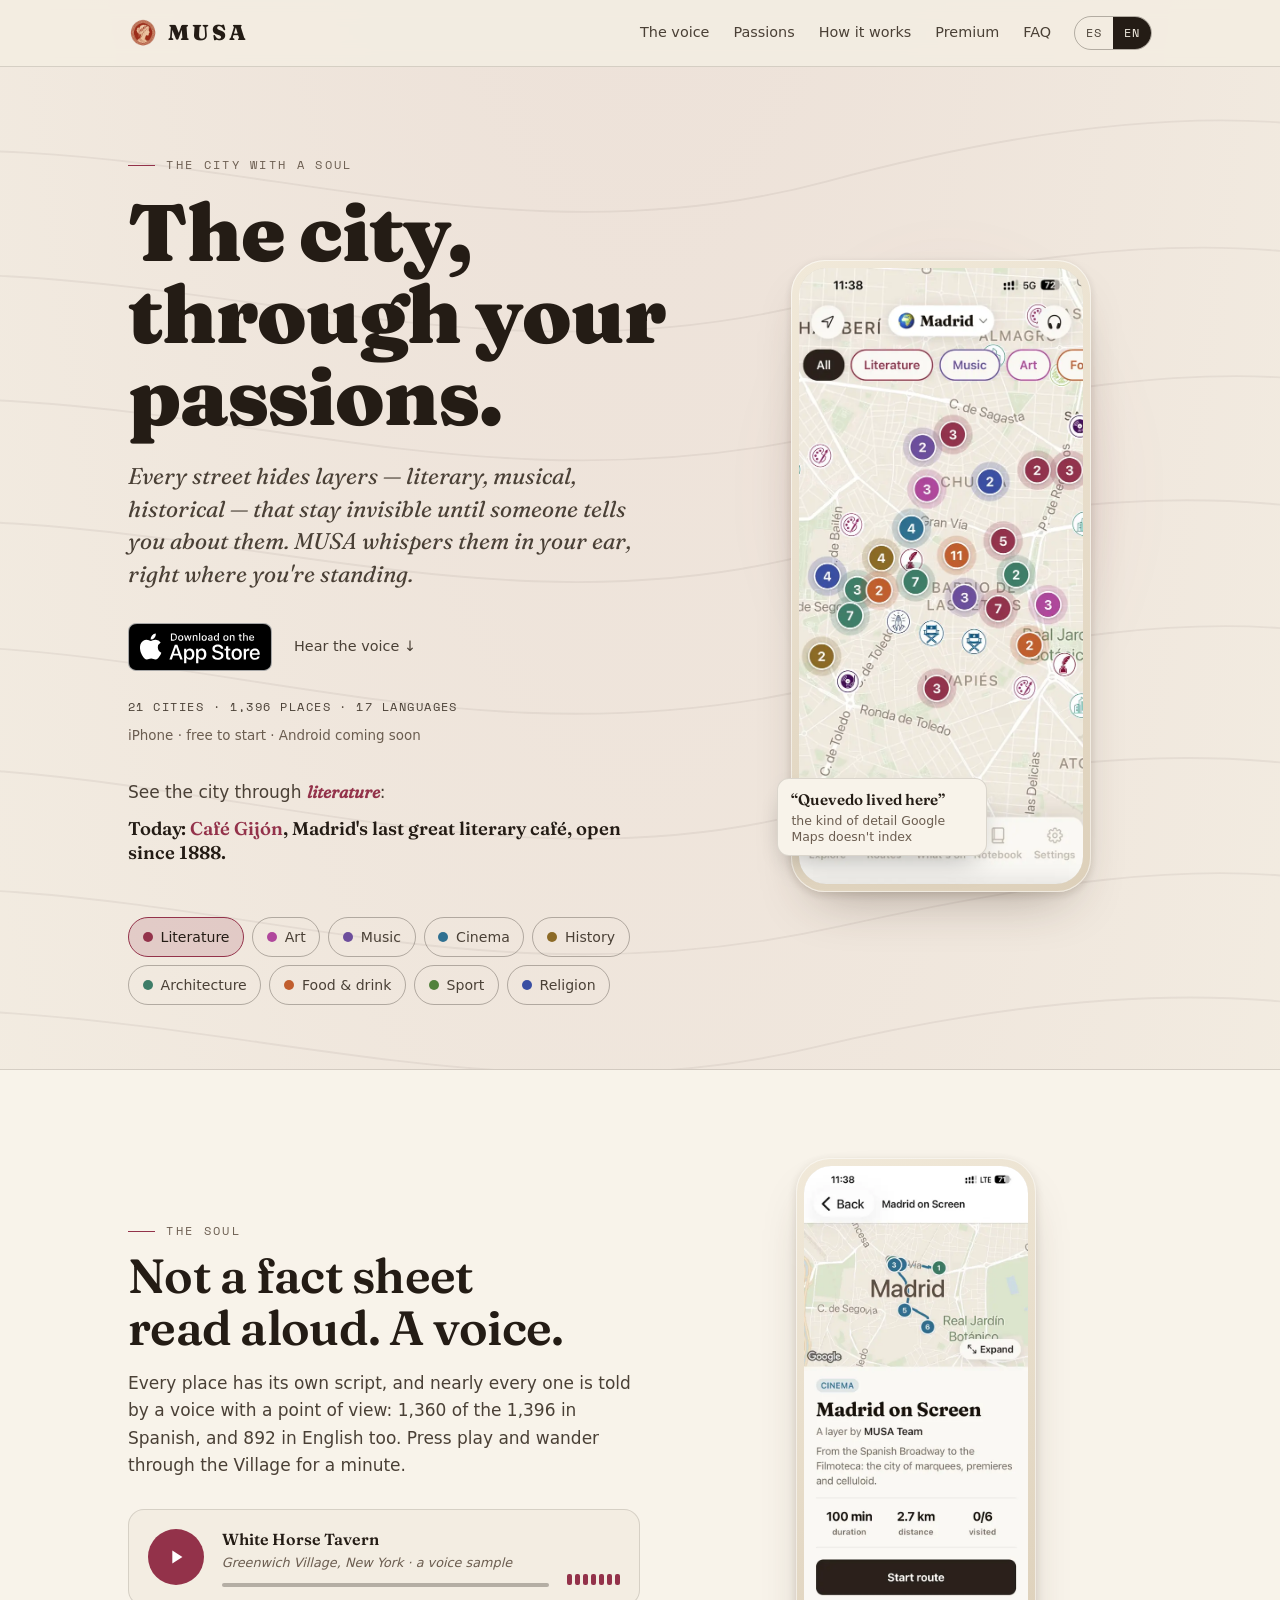
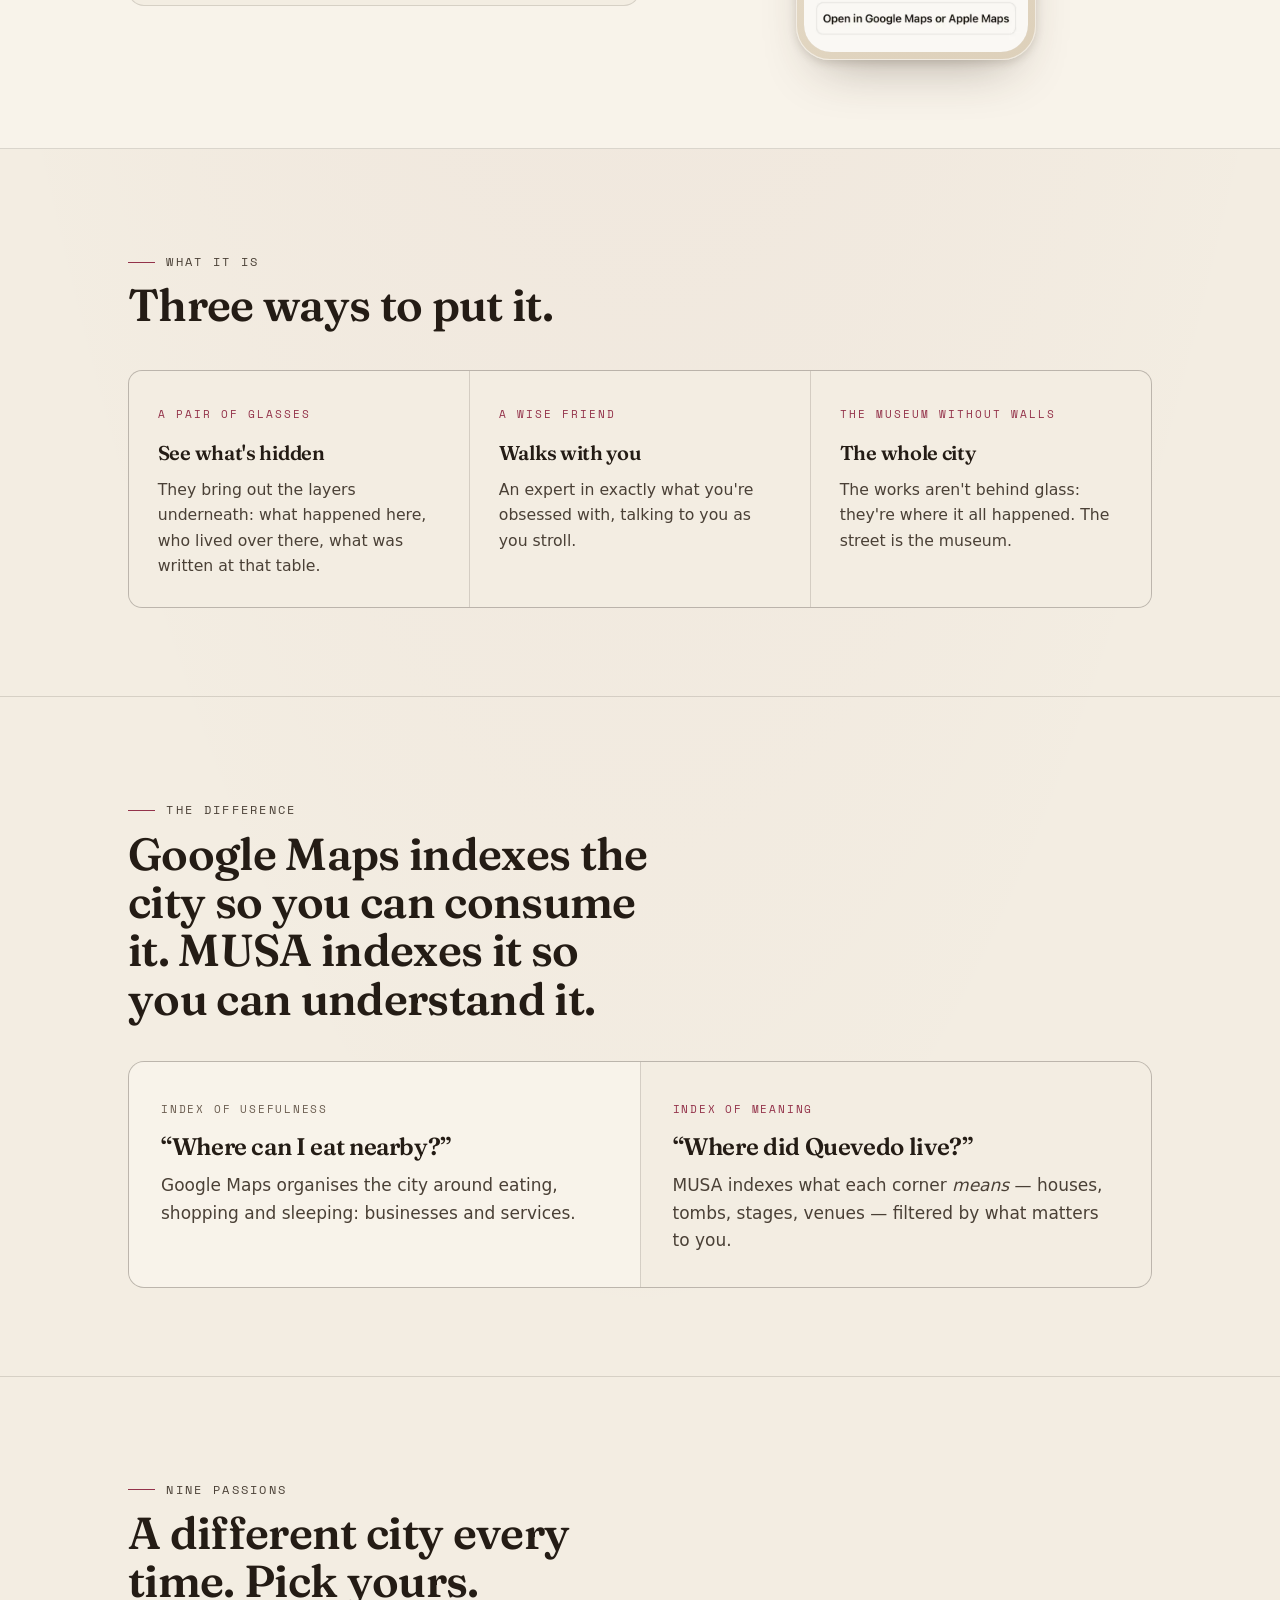
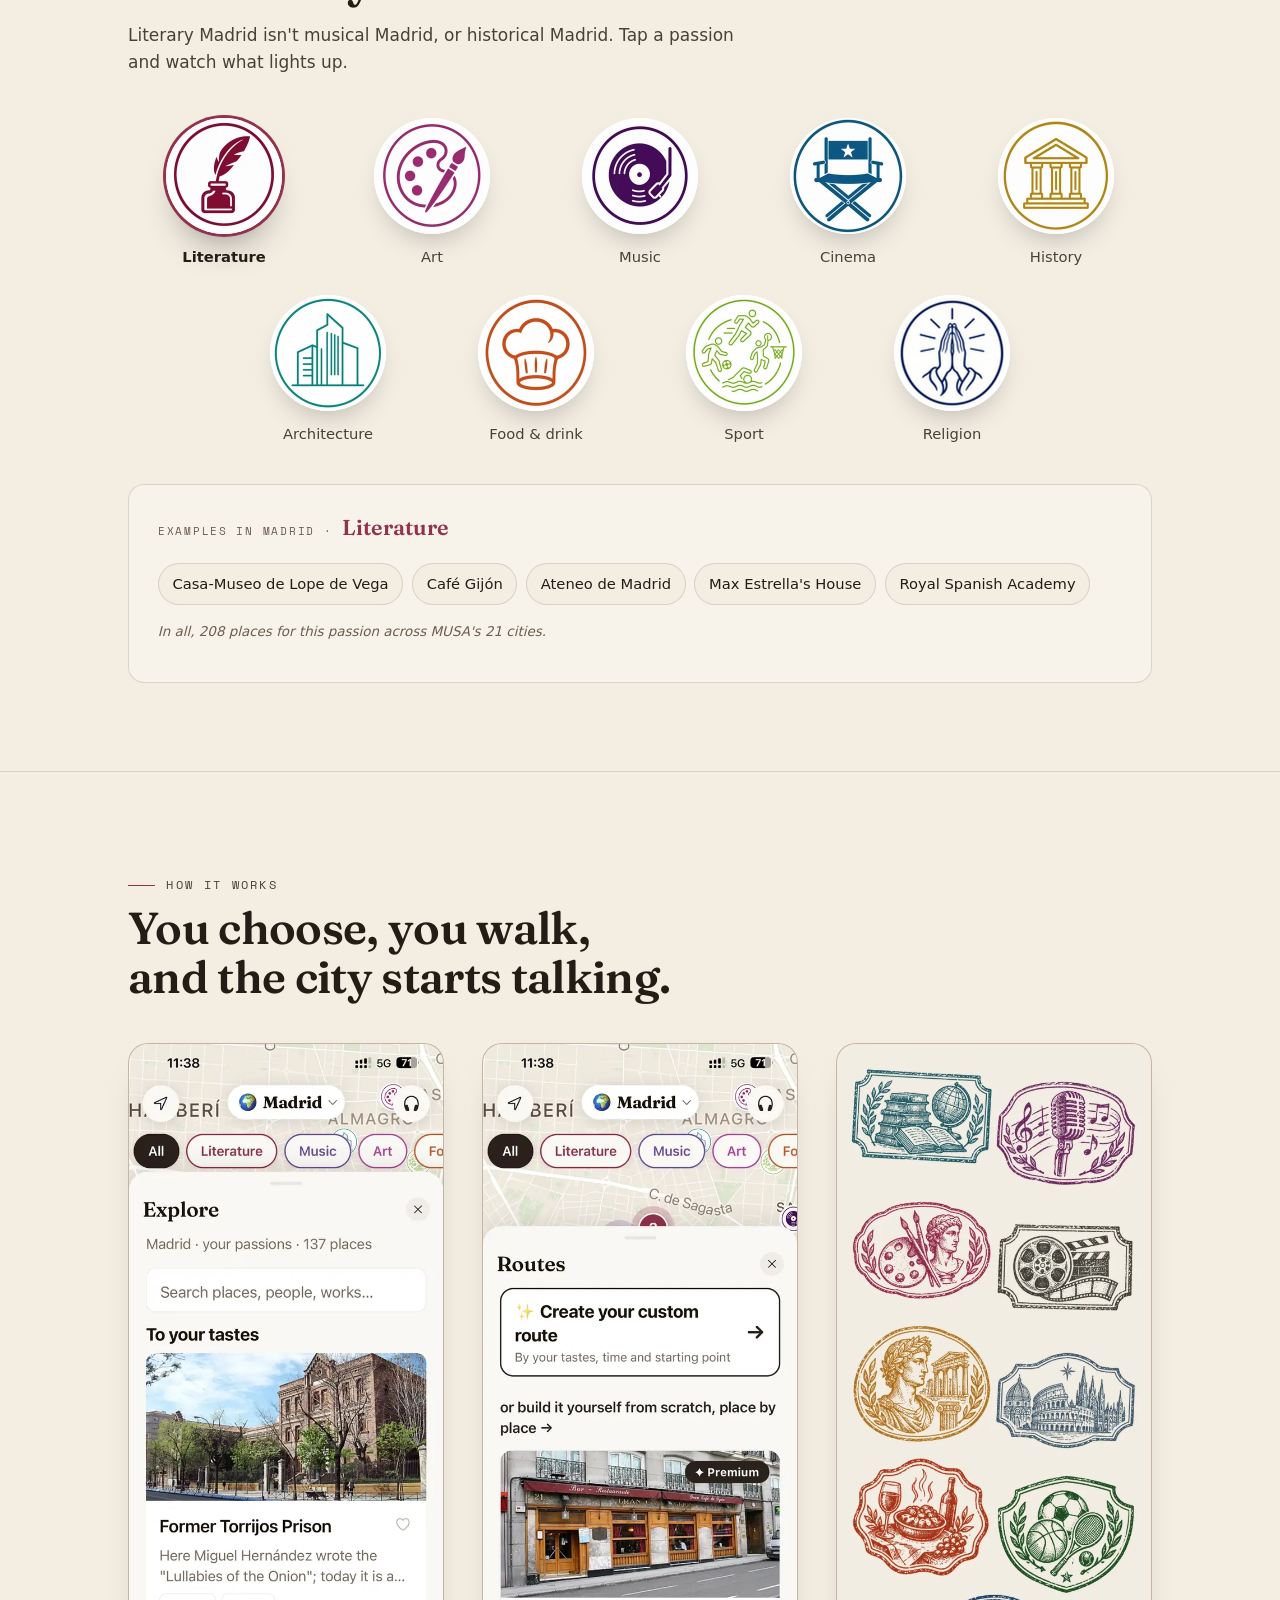
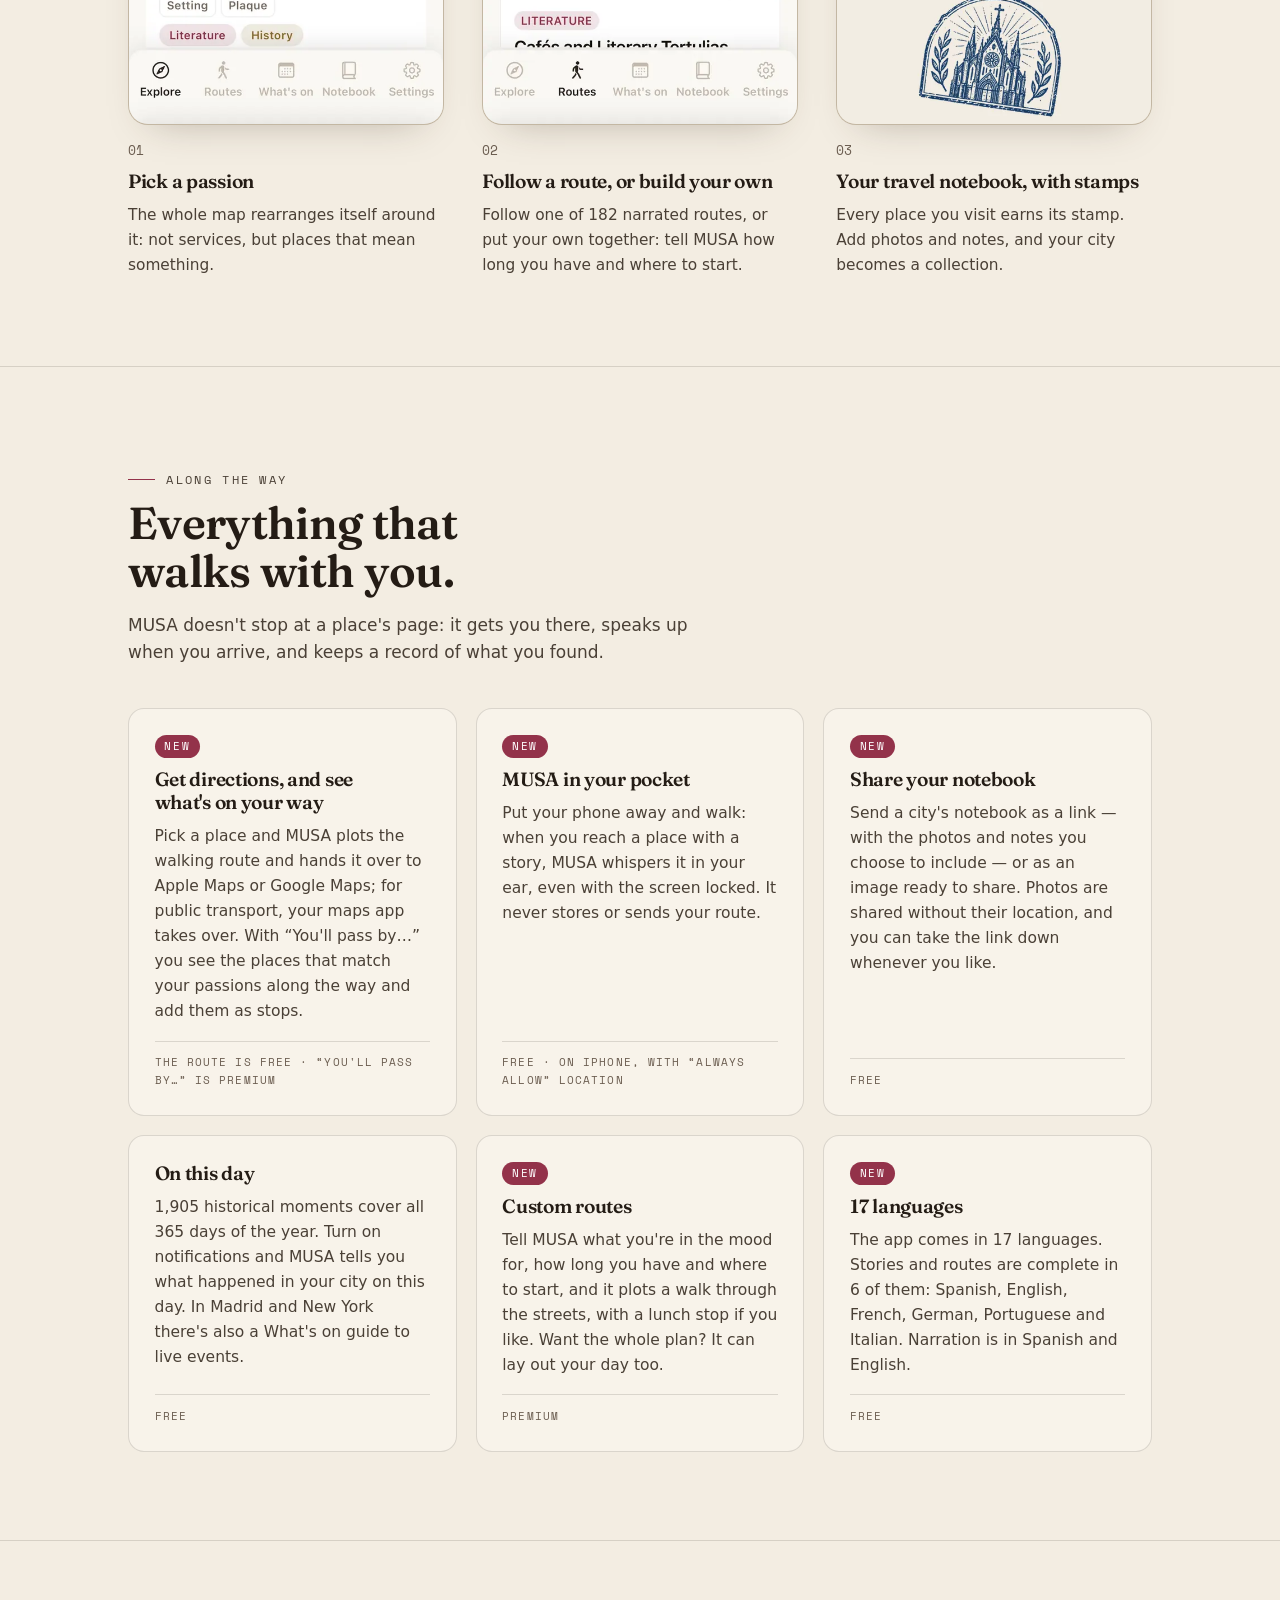
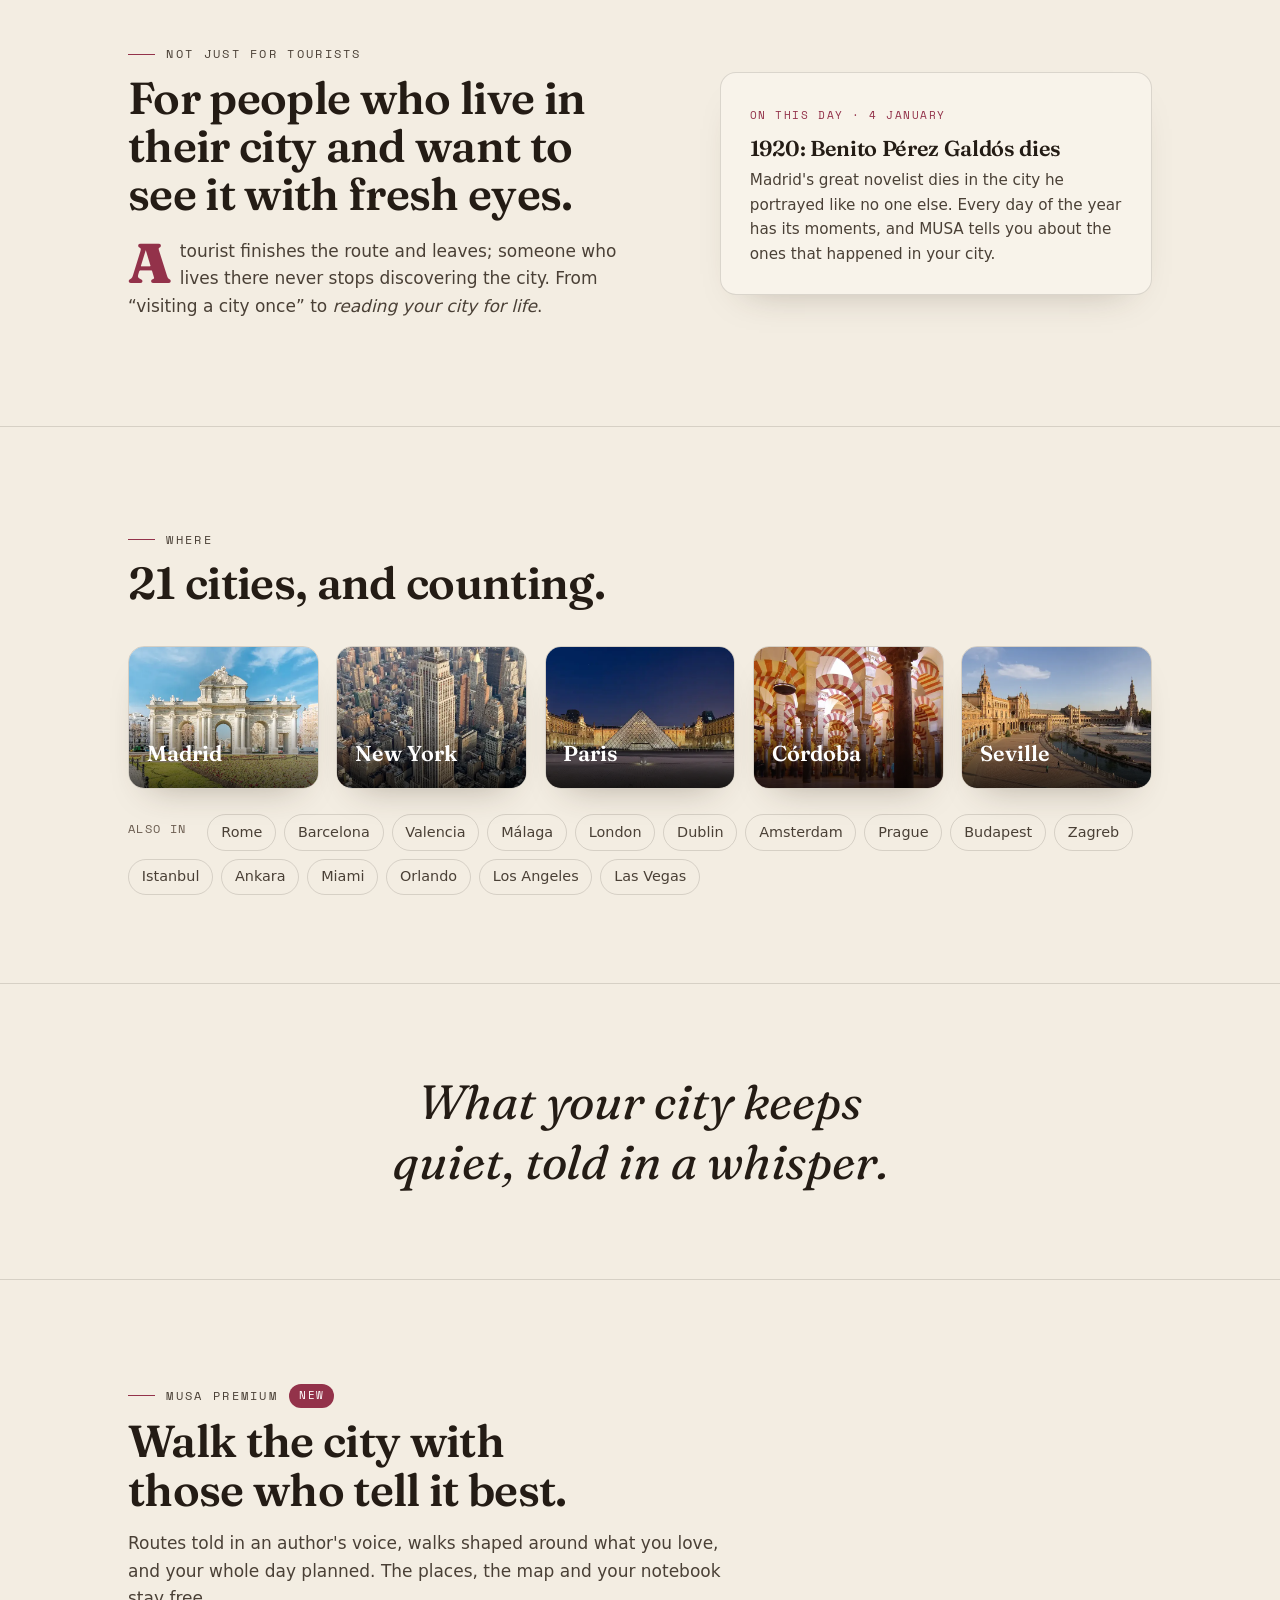
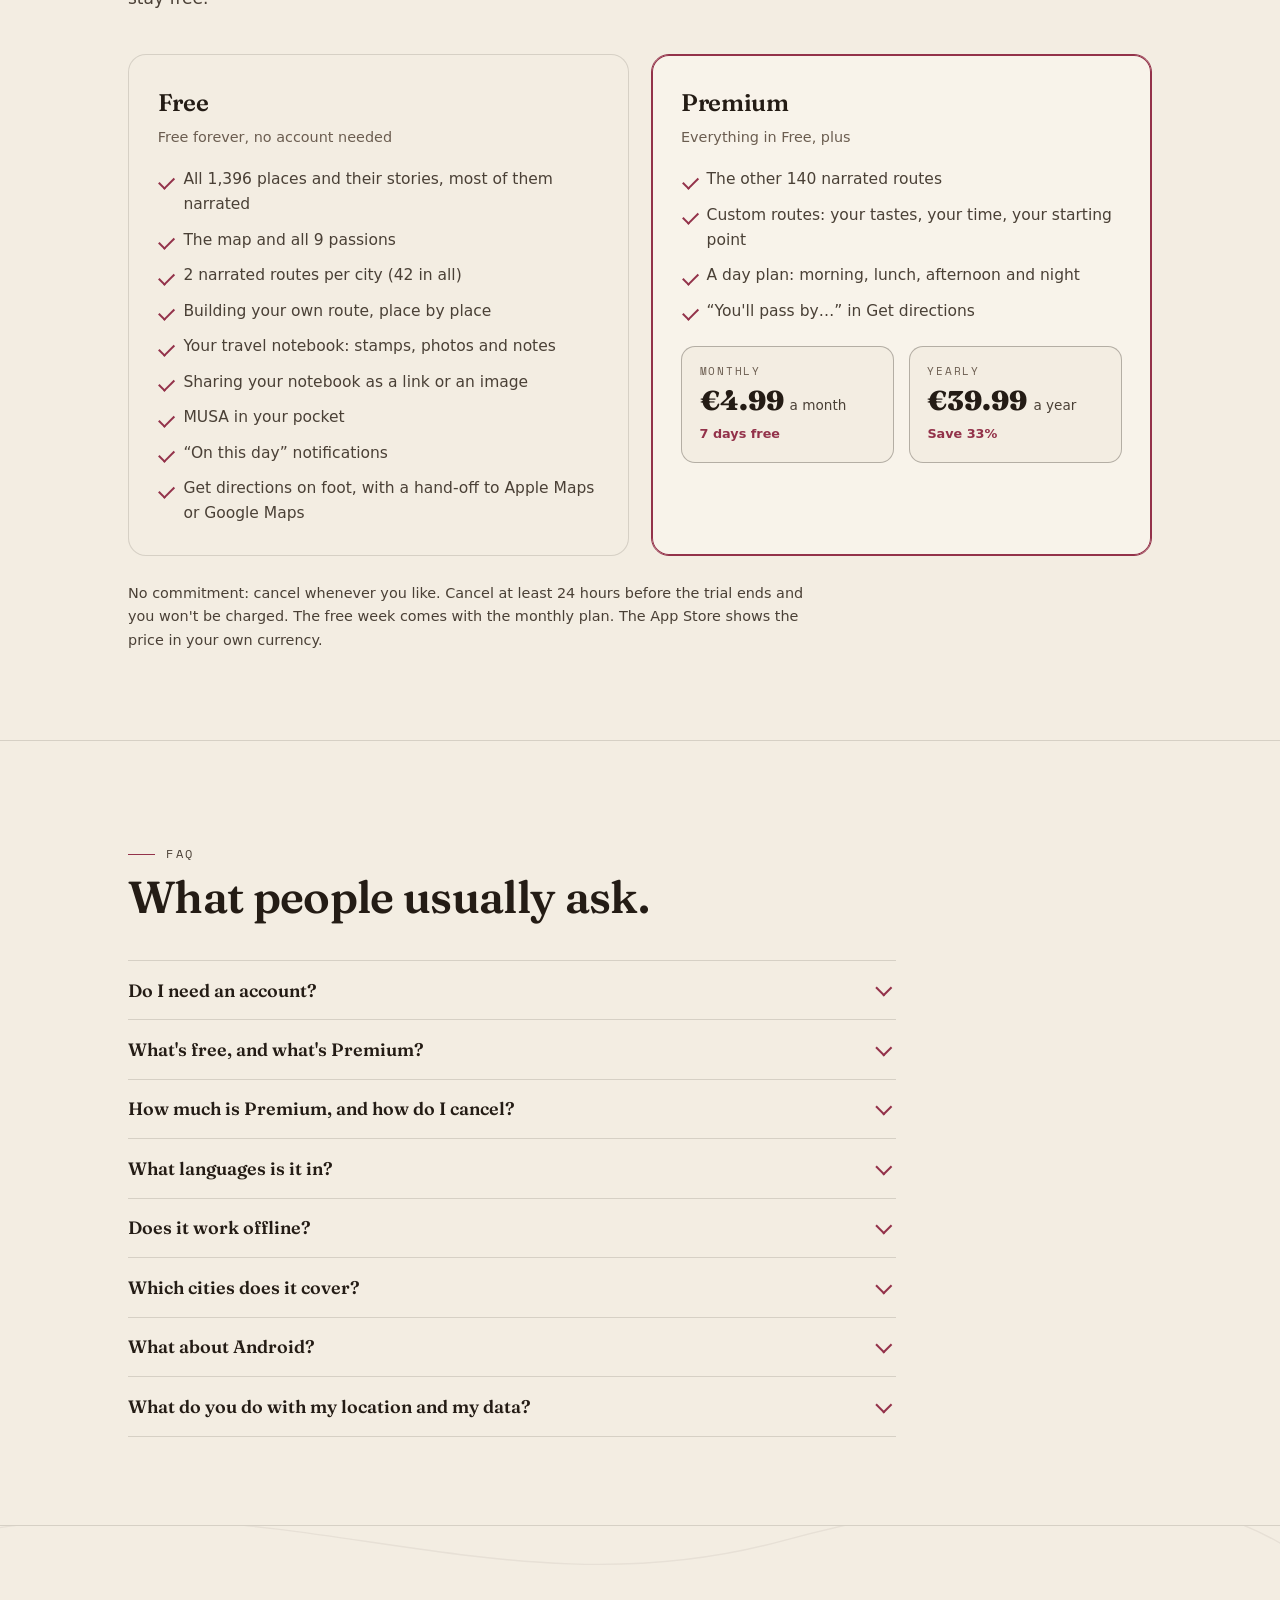
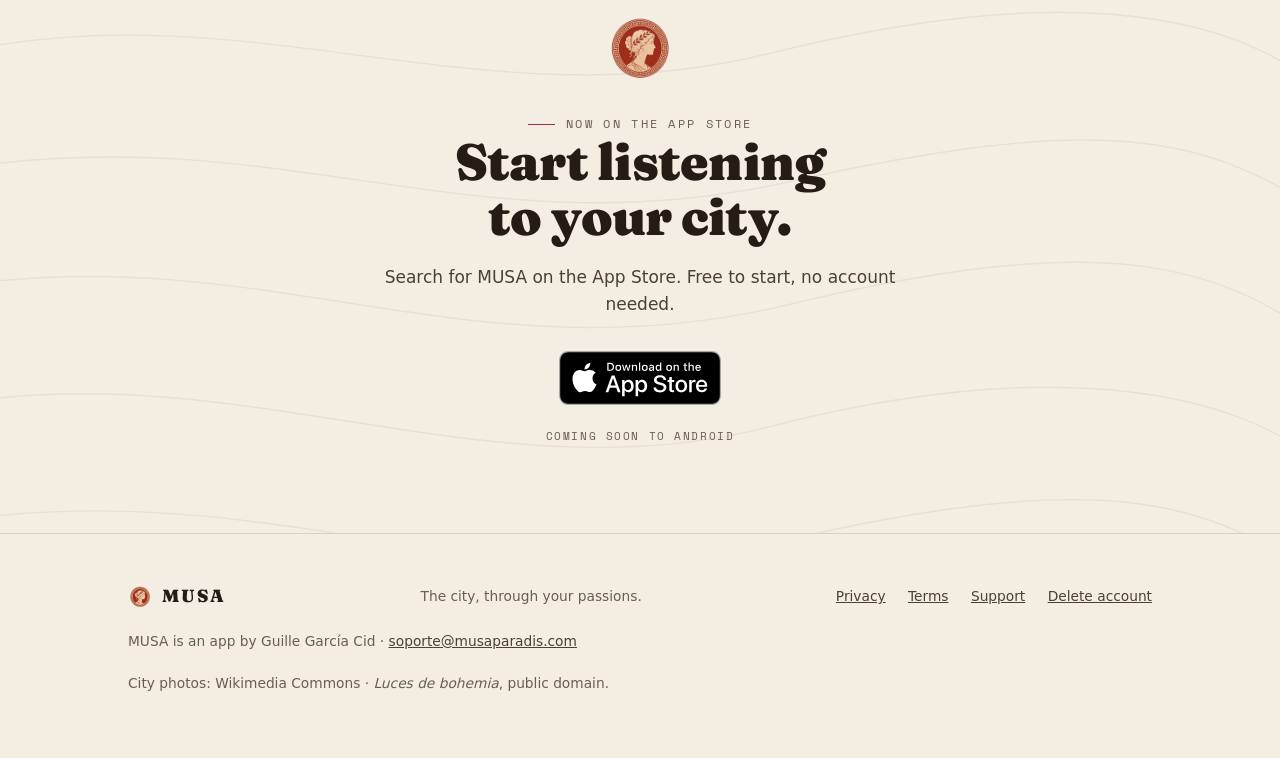
==== en/index.html @ 8a153c6f "Portada nueva en español e inglés (/en/), generada con web/landing de la app Nueve pasiones con Reli" ====
<!doctype html>
<html lang="en" data-p="literature">
<head>
<meta charset="utf-8">
<meta name="viewport" content="width=device-width, initial-scale=1">
<title>MUSA — The city, through your passions</title>
<meta name="description" content="Pick a passion and the map rearranges itself into places that mean something, told in an author's voice as you walk. 21 cities, 1,396 places, 182 routes, and an app in 17 languages. For iPhone.">
<link rel="canonical" href="https://www.musaparadis.com/en/">
<link rel="alternate" hreflang="es" href="https://www.musaparadis.com/">
<link rel="alternate" hreflang="en" href="https://www.musaparadis.com/en/">
<link rel="alternate" hreflang="x-default" href="https://www.musaparadis.com/">
<meta name="theme-color" content="#f3ede2" media="(prefers-color-scheme: light)">
<meta name="theme-color" content="#2a2018" media="(prefers-color-scheme: dark)">
<meta property="og:type" content="website">
<meta property="og:site_name" content="MUSA">
<meta property="og:locale" content="en_GB">
<meta property="og:locale:alternate" content="es_ES">
<meta property="og:title" content="MUSA — The city, through your passions">
<meta property="og:description" content="Pick a passion and the city rearranges itself around it. Walk, and a voice tells you the story under your feet.">
<meta property="og:url" content="https://www.musaparadis.com/en/">
<meta property="og:image" content="https://www.musaparadis.com/og-en.jpg">
<meta property="og:image:width" content="1200">
<meta property="og:image:height" content="630">
<meta property="og:image:alt" content="MUSA: the city, through your passions">
<meta name="twitter:card" content="summary_large_image">
<meta name="twitter:title" content="MUSA — The city, through your passions">
<meta name="twitter:description" content="Pick a passion and the city rearranges itself around it. Walk, and a voice tells you the story under your feet.">
<meta name="twitter:image" content="https://www.musaparadis.com/og-en.jpg">
<meta name="apple-itunes-app" content="app-id=6795834796">
<link rel="icon" type="image/png" href="/assets/landing/favicon.eac1ace1.png">
<link rel="preload" href="/assets/landing/fraunces-900.449683a2.woff2" as="font" type="font/woff2" crossorigin>
<link rel="preload" href="/assets/landing/fraunces-600.6c521583.woff2" as="font" type="font/woff2" crossorigin>
<script>document.documentElement.className+=' js'</script>
<link rel="stylesheet" href="/assets/landing/landing.e79b6cb7.css">
<script type="application/ld+json">{"@context":"https://schema.org","@type":"MobileApplication","name":"MUSA","alternateName":"MUSA — The city, through your passions","description":"Pick a passion and the map rearranges itself into places that mean something, told in an author's voice as you walk. 21 cities, 1,396 places, 182 routes, and an app in 17 languages. For iPhone.","url":"https://www.musaparadis.com/en/","inLanguage":["es","en","fr","it","de","pt","ar","zh","ja","ko","nl","ru","pl","tr","cs","hu","hr"],"operatingSystem":"iOS","applicationCategory":"TravelApplication","downloadUrl":"https://apps.apple.com/app/id6795834796","installUrl":"https://apps.apple.com/app/id6795834796","image":"https://www.musaparadis.com/og-en.jpg","author":{"@type":"Person","name":"Guille García Cid"},"offers":{"@type":"Offer","price":"0","priceCurrency":"EUR"}}</script>
<script type="application/ld+json">{"@context":"https://schema.org","@type":"FAQPage","name":"Frequently asked questions about MUSA","inLanguage":"en","mainEntity":[{"@type":"Question","name":"Do I need an account?","acceptedAnswer":{"@type":"Answer","text":"No. You can use MUSA, and even subscribe, without creating an account. An account is optional: it saves your notebook in the cloud so it follows you to a new phone."}},{"@type":"Question","name":"What's free, and what's Premium?","acceptedAnswer":{"@type":"Answer","text":"Free: all 1,396 places and their stories, most of them with narration, the map, your travel notebook, 2 narrated routes per city, MUSA in your pocket and the “On this day” notifications. Premium opens the other 140 narrated routes, custom routes, the day plan and “You'll pass by…”."}},{"@type":"Question","name":"How much is Premium, and how do I cancel?","acceptedAnswer":{"@type":"Answer","text":"€4.99 a month with 7 days free, or €39.99 a year. No commitment: you manage the subscription in the App Store (Settings › your name › Subscriptions) and can cancel whenever you like. Cancel at least 24 hours before the trial ends and you won't be charged. The App Store shows the price in your own currency."}},{"@type":"Question","name":"What languages is it in?","acceptedAnswer":{"@type":"Answer","text":"The app is in 17 languages. Stories and routes are complete in Spanish, English, French, German, Portuguese and Italian, and narration is in Spanish and English."}},{"@type":"Question","name":"Does it work offline?","acceptedAnswer":{"@type":"Answer","text":"Partly. Places and routes are stored inside the app, in Spanish, and open even with no signal; in other languages the translation needs a connection. Voices, photos and street-by-street walking routes need one too."}},{"@type":"Question","name":"Which cities does it cover?","acceptedAnswer":{"@type":"Answer","text":"21 cities: Madrid, New York, Paris, Córdoba, Seville, Rome, Barcelona, Valencia, Málaga, London, Dublin, Amsterdam, Prague, Budapest, Zagreb, Istanbul, Ankara, Miami, Orlando, Los Angeles, and Las Vegas. More are on the way."}},{"@type":"Question","name":"What about Android?","acceptedAnswer":{"@type":"Answer","text":"Coming soon to Google Play. There's no date yet: for now MUSA is for iPhone only."}},{"@type":"Question","name":"What do you do with my location and my data?","acceptedAnswer":{"@type":"Answer","text":"You can use MUSA anonymously, and your data is never sold. Location is only used if you allow it, and MUSA in your pocket does the matching on your phone itself: it never stores or sends your route. It's all spelled out in the privacy policy, and you can delete your account at any time."}}]}</script>
</head>
<body>
<a class="skip" href="#main">Skip to content</a>

<aside class="notice" id="langNotice" hidden aria-label="Language" data-target="es" data-key="musa-lang-notice">
  <div class="wrap">
    <a href="/" hreflang="es" lang="es">También en español →</a>
    <button type="button" id="langNoticeClose" lang="es" aria-label="Cerrar">×</button>
  </div>
</aside>

<header>
  <div class="wrap bar">
    <a class="brand" href="/en/" aria-label="MUSA, home"><img src="/assets/landing/logo.9a2c2410.webp" width="30" height="30" alt=""><span>MUSA</span></a>
    <div class="bar-right">
      <nav class="desk" aria-label="Main">
        <a class="navlink" href="#voice">The voice</a><a class="navlink" href="#passions">Passions</a><a class="navlink" href="#how">How it works</a><a class="navlink" href="#premium">Premium</a><a class="navlink" href="#faq">FAQ</a>
      </nav>
      <details class="menu" id="menu">
        <summary>Menu</summary>
        <nav aria-label="Main">
          <a href="#voice">The voice</a><a href="#passions">Passions</a><a href="#how">How it works</a><a href="#premium">Premium</a><a href="#faq">FAQ</a>
        </nav>
      </details>
      <div class="lang" role="group" aria-label="Language"><a href="/" hreflang="es" lang="es">ES</a><a href="/en/" hreflang="en" lang="en" aria-current="true">EN</a></div>
    </div>
  </div>
</header>

<main id="main">
  <section class="hero">
    <svg class="contours" viewBox="0 0 1200 700" preserveAspectRatio="xMidYMid slice" aria-hidden="true"><path d="M-20,70 C260,20 470,150 730,80 S1150,30 1240,110"/><path d="M-20,155 C240,110 460,230 720,165 S1150,120 1240,200"/><path d="M-20,240 C270,200 450,320 740,255 S1130,210 1240,285"/><path d="M-20,325 C250,285 470,405 720,340 S1150,300 1240,375"/><path d="M-20,410 C260,375 450,500 740,430 S1140,390 1240,465"/><path d="M-20,495 C240,460 470,585 720,520 S1150,480 1240,555"/><path d="M-20,580 C270,545 450,665 740,600 S1130,560 1240,640"/><path d="M-20,665 C250,630 470,745 720,685 S1150,645 1240,720"/></svg>
    <div class="wrap hero-grid">
      <div>
        <p class="eyebrow">The city with a soul</p>
        <h1>The city, through your passions.</h1>
        <p class="lede">Every street hides layers — literary, musical, historical — that stay invisible until someone tells you about them. MUSA whispers them in your ear, right where you're standing.</p>
        <div class="hero-actions">
          <a class="badge" href="https://apps.apple.com/app/id6795834796"><img src="/assets/landing/badge-appstore-en.2f2fe1cb.svg" width="120" height="40" alt="Download on the App Store"></a>
          <a class="navlink" href="#voice">Hear the voice ↓</a>
        </div>
        <p class="hero-stats">21 cities · 1,396 places · 17 languages</p>
        <p class="hero-fine">iPhone · free to start · Android coming soon</p>
        <div class="lens">
          <p>See the city through <span class="word" id="lensWord">literature</span>:</p>
          <div class="lens-lines" id="lensLines" aria-live="polite"><p class="lens-line" data-p="literature">Today: <b>Café Gijón</b>, Madrid's last great literary café, open since 1888.</p><p class="lens-line" data-p="art" hidden>Today: the chapel where <b>Goya painted his boldest dome</b>, and where he has rested since 1919.</p><p class="lens-line" data-p="music" hidden>Today: <b>Sala El Sol</b>, the surviving temple of the Movida, with live music since 1979.</p><p class="lens-line" data-p="cinema" hidden>Today: the <b>Cine Doré</b>, a modernist jewel from 1912 that is now home to the Filmoteca Española.</p><p class="lens-line" data-p="history" hidden>Today: the <b>Puerta del Sol</b>, Spain's Kilometre Zero.</p><p class="lens-line" data-p="architecture" hidden>Today: the dome of the <b>Edificio Metrópolis</b>, with its winged Victory.</p><p class="lens-line" data-p="gastronomy" hidden>Today: <b>Sobrino de Botín</b>, the oldest restaurant in the world still in business, its wood-fired oven burning since 1725.</p><p class="lens-line" data-p="sport" hidden>Today: the <b>Frontón Beti Jai</b>, from 1894, which Madrid very nearly lost.</p><p class="lens-line" data-p="religion" hidden>Today: the <b>Basílica de Jesús de Medinaceli</b>, the Christ Madrid ransomed from Morocco.</p></div>
          <div class="chips" id="chips" role="group" aria-label="Pick a passion"><button class="chip p-literature" type="button" data-p="literature" data-word="literature" aria-pressed="true"><span class="dot"></span>Literature</button><button class="chip p-art" type="button" data-p="art" data-word="art" aria-pressed="false"><span class="dot"></span>Art</button><button class="chip p-music" type="button" data-p="music" data-word="music" aria-pressed="false"><span class="dot"></span>Music</button><button class="chip p-cinema" type="button" data-p="cinema" data-word="cinema" aria-pressed="false"><span class="dot"></span>Cinema</button><button class="chip p-history" type="button" data-p="history" data-word="history" aria-pressed="false"><span class="dot"></span>History</button><button class="chip p-architecture" type="button" data-p="architecture" data-word="architecture" aria-pressed="false"><span class="dot"></span>Architecture</button><button class="chip p-gastronomy" type="button" data-p="gastronomy" data-word="food and drink" aria-pressed="false"><span class="dot"></span>Food &amp; drink</button><button class="chip p-sport" type="button" data-p="sport" data-word="sport" aria-pressed="false"><span class="dot"></span>Sport</button><button class="chip p-religion" type="button" data-p="religion" data-word="religion" aria-pressed="false"><span class="dot"></span>Religion</button></div>
        </div>
      </div>
      <div class="hero-phone">
        <div class="phone"><img src="/assets/landing/shot-en-map.34e206c2.webp" width="640" height="1387" alt="MUSA's map of Madrid, with places grouped by passion" fetchpriority="high"></div>
        <div class="tag"><b>“Quevedo lived here”</b><span>the kind of detail Google Maps doesn't index</span></div>
      </div>
    </div>
  </section>

  <section class="voice" id="voice">
    <div class="wrap voice-card">
      <div>
        <p class="eyebrow">The soul</p>
        <h2>Not a fact sheet read aloud. A voice.</h2>
        <p class="lead">Every place has its own script, and nearly every one is told by a voice with a point of view: 1,360 of the 1,396 in Spanish, and 892 in English too. Press play and wander through the Village for a minute.</p>
        <div class="player">
          <button class="playbtn" id="playbtn" type="button" aria-label="Play the sample" data-play="Play the sample" data-pause="Pause the sample">
            <svg viewBox="0 0 24 24" aria-hidden="true"><path id="playicon" d="M8 5v14l11-7z"/></svg>
          </button>
          <div class="player-body">
            <div class="t">White Horse Tavern</div>
            <div class="s">Greenwich Village, New York · a voice sample</div>
            <div class="track" aria-hidden="true"><div class="fill" id="fill"></div></div>
            <div class="err" id="audioErr" role="status" hidden>The audio couldn't be loaded. Please try again in a few seconds.</div>
          </div>
          <div class="eq" aria-hidden="true"><i></i><i></i><i></i><i></i><i></i><i></i><i></i></div>
        </div>
        <audio id="sample" preload="none" src="/audio/en/white-horse-tavern.mp3"></audio>
      </div>
      <div class="voice-visual">
        <div class="phone"><img src="/assets/landing/shot-en-route.3ac147a2.webp" width="560" height="1214" alt="A narrated MUSA route, “Madrid on Screen”, with its duration, distance and a Start route button" loading="lazy" decoding="async"></div>
      </div>
    </div>
  </section>

  <section>
    <div class="wrap">
      <div class="sec-head"><p class="eyebrow">What it is</p><h2>Three ways to put it.</h2></div>
      <div class="ways"><div class="way"><span class="k">A pair of glasses</span><h3>See what's hidden</h3><p>They bring out the layers underneath: what happened here, who lived over there, what was written at that table.</p></div><div class="way"><span class="k">A wise friend</span><h3>Walks with you</h3><p>An expert in exactly what you're obsessed with, talking to you as you stroll.</p></div><div class="way"><span class="k">The museum without walls</span><h3>The whole city</h3><p>The works aren't behind glass: they're where it all happened. The street is the museum.</p></div></div>
    </div>
  </section>

  <section>
    <div class="wrap">
      <div class="sec-head"><p class="eyebrow">The difference</p><h2>Google Maps indexes the city so you can consume it. MUSA indexes it so you can understand it.</h2></div>
      <div class="versus">
        <div class="vs them"><span class="lab">Index of usefulness</span><h3>“Where can I eat nearby?”</h3><p>Google Maps organises the city around eating, shopping and sleeping: businesses and services.</p></div>
        <div class="vs us"><span class="lab">Index of meaning</span><h3>“Where did Quevedo live?”</h3><p>MUSA indexes what each corner <em>means</em> — houses, tombs, stages, venues — filtered by what matters to you.</p></div>
      </div>
    </div>
  </section>

  <section id="passions">
    <div class="wrap">
      <div class="sec-head"><p class="eyebrow">Nine passions</p><h2>A different city every time. Pick yours.</h2><p>Literary Madrid isn't musical Madrid, or historical Madrid. Tap a passion and watch what lights up.</p></div>
      <div class="passgrid" id="passgrid" role="tablist" aria-label="Passions"><button class="passcard p-literature" type="button" role="tab" id="tab-literature" aria-controls="panel-literature" aria-selected="true" tabindex="0" data-p="literature"><span class="tile"><img src="/assets/landing/icon-literature.947943f1.webp" width="232" height="232" alt="" loading="lazy" decoding="async"></span><span class="lbl">Literature</span></button><button class="passcard p-art" type="button" role="tab" id="tab-art" aria-controls="panel-art" aria-selected="false" tabindex="-1" data-p="art"><span class="tile"><img src="/assets/landing/icon-art.bb4f0df5.webp" width="232" height="232" alt="" loading="lazy" decoding="async"></span><span class="lbl">Art</span></button><button class="passcard p-music" type="button" role="tab" id="tab-music" aria-controls="panel-music" aria-selected="false" tabindex="-1" data-p="music"><span class="tile"><img src="/assets/landing/icon-music.a0cbfe8a.webp" width="232" height="232" alt="" loading="lazy" decoding="async"></span><span class="lbl">Music</span></button><button class="passcard p-cinema" type="button" role="tab" id="tab-cinema" aria-controls="panel-cinema" aria-selected="false" tabindex="-1" data-p="cinema"><span class="tile"><img src="/assets/landing/icon-cinema.2d8810f6.webp" width="232" height="232" alt="" loading="lazy" decoding="async"></span><span class="lbl">Cinema</span></button><button class="passcard p-history" type="button" role="tab" id="tab-history" aria-controls="panel-history" aria-selected="false" tabindex="-1" data-p="history"><span class="tile"><img src="/assets/landing/icon-history.3b7b5434.webp" width="232" height="232" alt="" loading="lazy" decoding="async"></span><span class="lbl">History</span></button><button class="passcard p-architecture" type="button" role="tab" id="tab-architecture" aria-controls="panel-architecture" aria-selected="false" tabindex="-1" data-p="architecture"><span class="tile"><img src="/assets/landing/icon-architecture.b56c33fd.webp" width="232" height="232" alt="" loading="lazy" decoding="async"></span><span class="lbl">Architecture</span></button><button class="passcard p-gastronomy" type="button" role="tab" id="tab-gastronomy" aria-controls="panel-gastronomy" aria-selected="false" tabindex="-1" data-p="gastronomy"><span class="tile"><img src="/assets/landing/icon-gastronomy.77966051.webp" width="232" height="232" alt="" loading="lazy" decoding="async"></span><span class="lbl">Food &amp; drink</span></button><button class="passcard p-sport" type="button" role="tab" id="tab-sport" aria-controls="panel-sport" aria-selected="false" tabindex="-1" data-p="sport"><span class="tile"><img src="/assets/landing/icon-sport.df32588e.webp" width="232" height="232" alt="" loading="lazy" decoding="async"></span><span class="lbl">Sport</span></button><button class="passcard p-religion" type="button" role="tab" id="tab-religion" aria-controls="panel-religion" aria-selected="false" tabindex="-1" data-p="religion"><span class="tile"><img src="/assets/landing/icon-religion.5af576e2.webp" width="232" height="232" alt="" loading="lazy" decoding="async"></span><span class="lbl">Religion</span></button></div>
      <div class="explorer" id="explorer"><div class="p-literature" data-panel="literature" id="panel-literature" role="tabpanel" aria-labelledby="tab-literature"><div class="head"><span class="lab">Examples in Madrid ·</span> <span class="cur">Literature</span></div><ul><li>Casa-Museo de Lope de Vega</li><li>Café Gijón</li><li>Ateneo de Madrid</li><li>Max Estrella's House</li><li>Royal Spanish Academy</li></ul><p class="foot">In all, 208 places for this passion across MUSA's 21 cities.</p></div><div class="p-art" data-panel="art" id="panel-art" role="tabpanel" aria-labelledby="tab-art" hidden><div class="head"><span class="lab">Examples in Madrid ·</span> <span class="cur">Art</span></div><ul><li>Prado Museum</li><li>Ermita de San Antonio de la Florida</li><li>Círculo de Bellas Artes</li><li>Reina Sofía Museum</li><li>Sorolla Museum</li></ul><p class="foot">In all, 345 places for this passion across MUSA's 21 cities.</p></div><div class="p-music" data-panel="music" id="panel-music" role="tabpanel" aria-labelledby="tab-music" hidden><div class="head"><span class="lab">Examples in Madrid ·</span> <span class="cur">Music</span></div><ul><li>Sala El Sol</li><li>Café Central</li><li>Teatro Real</li><li>Corral de la Morería</li><li>Auditorio Nacional de Música</li></ul><p class="foot">In all, 201 places for this passion across MUSA's 21 cities.</p></div><div class="p-cinema" data-panel="cinema" id="panel-cinema" role="tabpanel" aria-labelledby="tab-cinema" hidden><div class="head"><span class="lab">Examples in Madrid ·</span> <span class="cur">Cinema</span></div><ul><li>Cine Doré</li><li>Edificio Carrión (Cine Capitol)</li><li>Cine Ideal</li><li>Cine Barceló</li><li>Plaza del Callao</li></ul><p class="foot">In all, 143 places for this passion across MUSA's 21 cities.</p></div><div class="p-history" data-panel="history" id="panel-history" role="tabpanel" aria-labelledby="tab-history" hidden><div class="head"><span class="lab">Examples in Madrid ·</span> <span class="cur">History</span></div><ul><li>Puerta del Sol</li><li>Temple of Debod</li><li>Plaza del Dos de Mayo</li><li>Royal Palace of Madrid</li><li>Las Ventas Bullring</li></ul><p class="foot">In all, 920 places for this passion across MUSA's 21 cities.</p></div><div class="p-architecture" data-panel="architecture" id="panel-architecture" role="tabpanel" aria-labelledby="tab-architecture" hidden><div class="head"><span class="lab">Examples in Madrid ·</span> <span class="cur">Architecture</span></div><ul><li>Edificio Metrópolis</li><li>CaixaForum Madrid</li><li>Atocha Station</li><li>Puerta de Alcalá</li><li>Faro de Moncloa</li></ul><p class="foot">In all, 623 places for this passion across MUSA's 21 cities.</p></div><div class="p-gastronomy" data-panel="gastronomy" id="panel-gastronomy" role="tabpanel" aria-labelledby="tab-gastronomy" hidden><div class="head"><span class="lab">Examples in Madrid ·</span> <span class="cur">Food &amp; drink</span></div><ul><li>Sobrino de Botín</li><li>Mercado de San Miguel</li><li>Chocolatería San Ginés</li><li>Casa Labra</li><li>Lhardy</li></ul><p class="foot">In all, 193 places for this passion across MUSA's 21 cities.</p></div><div class="p-sport" data-panel="sport" id="panel-sport" role="tabpanel" aria-labelledby="tab-sport" hidden><div class="head"><span class="lab">Examples in Madrid ·</span> <span class="cur">Sport</span></div><ul><li>Santiago Bernabéu Stadium</li><li>Estadio Metropolitano</li><li>Las Ventas Bullring</li><li>Frontón Beti Jai</li><li>Hipódromo de la Zarzuela</li></ul><p class="foot">In all, 120 places for this passion across MUSA's 21 cities.</p></div><div class="p-religion" data-panel="religion" id="panel-religion" role="tabpanel" aria-labelledby="tab-religion" hidden><div class="head"><span class="lab">Examples in Madrid ·</span> <span class="cur">Religion</span></div><ul><li>Almudena Cathedral</li><li>Monasterio de las Descalzas Reales</li><li>Iglesia de San Antonio de los Alemanes</li><li>Capilla del Obispo</li><li>Mezquita de la M-30</li></ul><p class="foot">In all, 271 places for this passion across MUSA's 21 cities.</p></div></div>
    </div>
  </section>

  <section id="how">
    <div class="wrap">
      <div class="sec-head"><p class="eyebrow">How it works</p><h2>You choose, you walk, and the city starts talking.</h2></div>
      <div class="steps"><div class="step"><div class="shot"><img src="/assets/landing/shot-en-explore.d34c30dc.webp" width="560" height="1214" alt="MUSA's Explore panel, with passions as filters and places chosen for your tastes" loading="lazy" decoding="async"></div><p class="n">01</p><h3>Pick a passion</h3><p>The whole map rearranges itself around it: not services, but places that mean something.</p></div><div class="step"><div class="shot"><img src="/assets/landing/shot-en-routes.3c9913cb.webp" width="560" height="1214" alt="MUSA's routes panel with the “Create your custom route” option" loading="lazy" decoding="async"></div><p class="n">02</p><h3>Follow a route, or build your own</h3><p>Follow one of 182 narrated routes, or put your own together: tell MUSA how long you have and where to start.</p></div><div class="step"><div class="shot"><img src="/assets/landing/shot-en-stamps.bde157c5.webp" width="560" height="1214" alt="A grid of MUSA's nine passion stamps, as collected in the travel notebook" loading="lazy" decoding="async"></div><p class="n">03</p><h3>Your travel notebook, with stamps</h3><p>Every place you visit earns its stamp. Add photos and notes, and your city becomes a collection.</p></div></div>
    </div>
  </section>

  <section id="road">
    <div class="wrap">
      <div class="sec-head"><p class="eyebrow">Along the way</p><h2>Everything that walks with you.</h2><p>MUSA doesn't stop at a place's page: it gets you there, speaks up when you arrive, and keeps a record of what you found.</p></div>
      <div class="cards"><article class="card"><span class="tagnew">New</span><h3>Get directions, and see what's on your way</h3><p>Pick a place and MUSA plots the walking route and hands it over to Apple Maps or Google Maps; for public transport, your maps app takes over. With “You'll pass by…” you see the places that match your passions along the way and add them as stops.</p><div class="foot">The route is free · “You'll pass by…” is Premium</div></article><article class="card"><span class="tagnew">New</span><h3>MUSA in your pocket</h3><p>Put your phone away and walk: when you reach a place with a story, MUSA whispers it in your ear, even with the screen locked. It never stores or sends your route.</p><div class="foot">Free · on iPhone, with “Always Allow” location</div></article><article class="card"><span class="tagnew">New</span><h3>Share your notebook</h3><p>Send a city's notebook as a link — with the photos and notes you choose to include — or as an image ready to share. Photos are shared without their location, and you can take the link down whenever you like.</p><div class="foot">Free</div></article><article class="card"><h3>On this day</h3><p>1,905 historical moments cover all 365 days of the year. Turn on notifications and MUSA tells you what happened in your city on this day. In Madrid and New York there's also a What's on guide to live events.</p><div class="foot">Free</div></article><article class="card"><span class="tagnew">New</span><h3>Custom routes</h3><p>Tell MUSA what you're in the mood for, how long you have and where to start, and it plots a walk through the streets, with a lunch stop if you like. Want the whole plan? It can lay out your day too.</p><div class="foot">Premium</div></article><article class="card"><span class="tagnew">New</span><h3>17 languages</h3><p>The app comes in 17 languages. Stories and routes are complete in 6 of them: Spanish, English, French, German, Portuguese and Italian. Narration is in Spanish and English.</p><div class="foot">Free</div></article></div>
    </div>
  </section>

  <section>
    <div class="wrap local">
      <div>
        <div class="sec-head"><p class="eyebrow">Not just for tourists</p><h2>For people who live in their city and want to see it with fresh eyes.</h2></div>
        <p class="dropcap" style="margin-top:1.2rem;color:var(--ink-soft)">A tourist finishes the route and leaves; someone who lives there never stops discovering the city. From “visiting a city once” to <em>reading your city for life</em>.</p>
      </div>
      <div class="today"><span class="tag">On this day · 4 January</span><h3>1920: Benito Pérez Galdós dies</h3><p>Madrid's great novelist dies in the city he portrayed like no one else. Every day of the year has its moments, and MUSA tells you about the ones that happened in your city.</p></div>
    </div>
  </section>

  <section id="cities">
    <div class="wrap">
      <div class="sec-head"><p class="eyebrow">Where</p><h2>21 cities, and counting.</h2></div>
      <div class="city-photos"><figure class="cityph"><img src="/assets/landing/city-madrid.8c155f43.webp" width="640" height="480" alt="A view of Madrid" loading="lazy" decoding="async"><figcaption>Madrid</figcaption></figure><figure class="cityph"><img src="/assets/landing/city-newyork.4bc40db6.webp" width="640" height="480" alt="A view of New York" loading="lazy" decoding="async"><figcaption>New York</figcaption></figure><figure class="cityph"><img src="/assets/landing/city-paris.77e1b417.webp" width="640" height="480" alt="A view of Paris" loading="lazy" decoding="async"><figcaption>Paris</figcaption></figure><figure class="cityph"><img src="/assets/landing/city-cordoba.64150dbe.webp" width="640" height="480" alt="A view of Córdoba" loading="lazy" decoding="async"><figcaption>Córdoba</figcaption></figure><figure class="cityph"><img src="/assets/landing/city-sevilla.9b8113ed.webp" width="640" height="480" alt="A view of Seville" loading="lazy" decoding="async"><figcaption>Seville</figcaption></figure></div>
      <ul class="citylist"><li class="lab">Also in</li><li>Rome</li><li>Barcelona</li><li>Valencia</li><li>Málaga</li><li>London</li><li>Dublin</li><li>Amsterdam</li><li>Prague</li><li>Budapest</li><li>Zagreb</li><li>Istanbul</li><li>Ankara</li><li>Miami</li><li>Orlando</li><li>Los Angeles</li><li>Las Vegas</li></ul>
    </div>
  </section>

  <section class="band">
    <div class="wrap"><p>What your city keeps quiet, told in a whisper.</p></div>
  </section>

  <section id="premium">
    <div class="wrap">
      <div class="sec-head"><p class="eyebrow">MUSA Premium <span class="tagnew">New</span></p><h2>Walk the city with those who tell it best.</h2><p>Routes told in an author's voice, walks shaped around what you love, and your whole day planned. The places, the map and your notebook stay free.</p></div>
      <div class="plans">
        <div class="plan">
          <h3>Free</h3>
          <p class="sub">Free forever, no account needed</p>
          <ul><li>All 1,396 places and their stories, most of them narrated</li><li>The map and all 9 passions</li><li>2 narrated routes per city (42 in all)</li><li>Building your own route, place by place</li><li>Your travel notebook: stamps, photos and notes</li><li>Sharing your notebook as a link or an image</li><li>MUSA in your pocket</li><li>“On this day” notifications</li><li>Get directions on foot, with a hand-off to Apple Maps or Google Maps</li></ul>
        </div>
        <div class="plan pro">
          <h3>Premium</h3>
          <p class="sub">Everything in Free, plus</p>
          <ul><li>The other 140 narrated routes</li><li>Custom routes: your tastes, your time, your starting point</li><li>A day plan: morning, lunch, afternoon and night</li><li>“You'll pass by…” in Get directions</li></ul>
          <div class="prices">
            <div class="price"><div class="nm">Monthly</div><p class="amt">€4.99 <small>a month</small></p><span class="note">7 days free</span></div>
            <div class="price"><div class="nm">Yearly</div><p class="amt">€39.99 <small>a year</small></p><span class="note">Save 33%</span></div>
          </div>
        </div>
      </div>
      <p class="plans-fine">No commitment: cancel whenever you like. Cancel at least 24 hours before the trial ends and you won't be charged. The free week comes with the monthly plan. The App Store shows the price in your own currency.</p>
    </div>
  </section>

  <section id="faq">
    <div class="wrap">
      <div class="sec-head"><p class="eyebrow">FAQ</p><h2>What people usually ask.</h2></div>
      <div class="faq-list"><details class="q"><summary>Do I need an account?</summary><div class="a"><p>No. You can use MUSA, and even subscribe, without creating an account. An account is optional: it saves your notebook in the cloud so it follows you to a new phone.</p></div></details><details class="q"><summary>What's free, and what's Premium?</summary><div class="a"><p>Free: all 1,396 places and their stories, most of them with narration, the map, your travel notebook, 2 narrated routes per city, MUSA in your pocket and the “On this day” notifications. Premium opens the other 140 narrated routes, custom routes, the day plan and “You'll pass by…”.</p></div></details><details class="q"><summary>How much is Premium, and how do I cancel?</summary><div class="a"><p>€4.99 a month with 7 days free, or €39.99 a year. No commitment: you manage the subscription in the App Store (Settings › your name › Subscriptions) and can cancel whenever you like. Cancel at least 24 hours before the trial ends and you won't be charged. The App Store shows the price in your own currency.</p></div></details><details class="q"><summary>What languages is it in?</summary><div class="a"><p>The app is in 17 languages. Stories and routes are complete in Spanish, English, French, German, Portuguese and Italian, and narration is in Spanish and English.</p></div></details><details class="q"><summary>Does it work offline?</summary><div class="a"><p>Partly. Places and routes are stored inside the app, in Spanish, and open even with no signal; in other languages the translation needs a connection. Voices, photos and street-by-street walking routes need one too.</p></div></details><details class="q"><summary>Which cities does it cover?</summary><div class="a"><p>21 cities: Madrid, New York, Paris, Córdoba, Seville, Rome, Barcelona, Valencia, Málaga, London, Dublin, Amsterdam, Prague, Budapest, Zagreb, Istanbul, Ankara, Miami, Orlando, Los Angeles, and Las Vegas. More are on the way.</p></div></details><details class="q"><summary>What about Android?</summary><div class="a"><p>Coming soon to Google Play. There's no date yet: for now MUSA is for iPhone only.</p></div></details><details class="q"><summary>What do you do with my location and my data?</summary><div class="a"><p>You can use MUSA anonymously, and your data is never sold. Location is only used if you allow it, and MUSA in your pocket does the matching on your phone itself: it never stores or sends your route. It's all spelled out in the <a href="https://legal.musaparadis.com/privacy.html">privacy policy</a>, and you can <a href="https://legal.musaparadis.com/eliminar-cuenta.html">delete your account</a> at any time.</p></div></details></div>
    </div>
  </section>

  <section class="cta" id="download">
    <svg class="contours" viewBox="0 0 1200 700" preserveAspectRatio="xMidYMid slice" aria-hidden="true"><path d="M-20,70 C260,20 470,150 730,80 S1150,30 1240,110"/><path d="M-20,180 C240,130 460,250 720,185 S1150,140 1240,220"/><path d="M-20,290 C270,250 450,370 740,305 S1130,260 1240,335"/><path d="M-20,400 C260,365 450,490 740,420 S1140,380 1240,455"/><path d="M-20,510 C240,475 470,600 720,535 S1150,495 1240,570"/><path d="M-20,620 C270,585 450,705 740,640 S1130,600 1240,680"/></svg>
    <div class="wrap">
      <img class="emblem" src="/assets/landing/logo.9a2c2410.webp" width="70" height="70" alt="MUSA" loading="lazy" decoding="async">
      <p class="eyebrow" style="justify-content:center">Now on the App Store</p>
      <h2>Start listening to your city.</h2>
      <p class="lead">Search for MUSA on the App Store. Free to start, no account needed.</p>
      <a class="badge" href="https://apps.apple.com/app/id6795834796"><img src="/assets/landing/badge-appstore-en.2f2fe1cb.svg" width="120" height="40" alt="Download on the App Store" loading="lazy" decoding="async"></a>
      <small>Coming soon to Android</small>
    </div>
  </section>
</main>

<footer>
  <div class="wrap foot">
    <div class="foot-top">
      <a class="brand" href="/en/" aria-label="MUSA, home"><img src="/assets/landing/logo.9a2c2410.webp" width="24" height="24" alt="" loading="lazy" decoding="async" style="width:24px;height:24px"><span>MUSA</span></a>
      <span>The city, through your passions.</span>
      <nav class="foot-links" aria-label="Legal"><a href="https://legal.musaparadis.com/privacy.html">Privacy</a><a href="https://legal.musaparadis.com/terms.html">Terms</a><a href="https://legal.musaparadis.com/support.html">Support</a><a href="https://legal.musaparadis.com/eliminar-cuenta.html">Delete account</a></nav>
    </div>
    <p>MUSA is an app by Guille García Cid · <a href="mailto:soporte@musaparadis.com">soporte@musaparadis.com</a></p>
    <p>City photos: Wikimedia Commons · <em>Luces de bohemia</em>, public domain.</p>
  </div>
</footer>
<script src="/assets/landing/landing.ecab1e18.js" defer></script>
</body>
</html>
---- assets/landing/landing.e79b6cb7.css ----
/* MUSA — landing. Papel y tinta; la pasión elegida tiñe la página (--accent).
   Los tokens por pasión (--pc-*, --pt-*, --pb-*, --po-*) los genera build.mjs. */
@font-face { font-family:"Fraunces"; font-style:normal; font-weight:900; font-display:swap; src:url(/assets/landing/fraunces-900.449683a2.woff2) format("woff2"); }
@font-face { font-family:"Fraunces"; font-style:normal; font-weight:600; font-display:swap; src:url(/assets/landing/fraunces-600.6c521583.woff2) format("woff2"); }
@font-face { font-family:"Fraunces"; font-style:italic; font-weight:400; font-display:swap; src:url(/assets/landing/fraunces-italic-400.febcd0f3.woff2) format("woff2"); }
@font-face { font-family:"SpaceMono"; font-style:normal; font-weight:400; font-display:swap; src:url(/assets/landing/spacemono-400.c0ed9105.woff2) format("woff2"); }

:root {
  color-scheme: light dark;
  --paper:#f3ede2; --paper-raised:#f8f3ea;
  --ink:#241c15; --ink-soft:#4a4036; --subtle:#6b5d50;
  --hairline:rgba(36,28,21,0.14); --hairline-strong:rgba(36,28,21,0.3);
  --serif:"Fraunces","Iowan Old Style",Palatino,Georgia,serif;
  --sans:ui-sans-serif,system-ui,-apple-system,"Segoe UI",Roboto,Helvetica,Arial,sans-serif;
  --mono:"SpaceMono",ui-monospace,"SFMono-Regular","Courier New",monospace;
  --gutter:clamp(1.25rem,5vw,5rem);
  --shadow:60,44,30;
}
@media (prefers-color-scheme: dark) {
  :root:not([data-theme="light"]) { --paper:#2a2018; --paper-raised:#352a1f; --ink:#f2ebdf; --ink-soft:#d7cab7; --subtle:#a99a87; --hairline:rgba(242,235,223,0.16); --hairline-strong:rgba(242,235,223,0.3); }
}
:root{--pc-literature:#93324A;--pt-literature:#93324a;--pb-literature:#93324A;--po-literature:#ffffff;--pc-art:#B0479C;--pt-art:#a54491;--pb-art:#B0479C;--po-art:#ffffff;--pc-music:#6D4E9C;--pt-music:#6d4e9c;--pb-music:#6D4E9C;--po-music:#ffffff;--pc-cinema:#2F7091;--pt-cinema:#2f7091;--pb-cinema:#2F7091;--po-cinema:#ffffff;--pc-history:#8C6A26;--pt-history:#846425;--pb-history:#8C6A26;--po-history:#ffffff;--pc-architecture:#3E7D68;--pt-architecture:#3c7561;--pb-architecture:#3E7D68;--po-architecture:#ffffff;--pc-gastronomy:#C15E2E;--pt-gastronomy:#a25129;--pb-gastronomy:#c36436;--po-gastronomy:#17120d;--pc-sport:#52823C;--pt-sport:#4b7236;--pb-sport:#4f7d3a;--po-sport:#ffffff;--pc-religion:#3A4FA3;--pt-religion:#3a4fa3;--pb-religion:#3A4FA3;--po-religion:#ffffff;}
@media (prefers-color-scheme: dark){:root:not([data-theme="light"]){--pc-literature:#DB8496;--pt-literature:#db8496;--pb-literature:#DB8496;--po-literature:#17120d;--pc-art:#E293D2;--pt-art:#e293d2;--pb-art:#E293D2;--po-art:#17120d;--pc-music:#B49CE0;--pt-music:#b49ce0;--pb-music:#B49CE0;--po-music:#17120d;--pc-cinema:#7FB8D2;--pt-cinema:#7fb8d2;--pb-cinema:#7FB8D2;--po-cinema:#17120d;--pc-history:#D8B860;--pt-history:#d8b860;--pb-history:#D8B860;--po-history:#17120d;--pc-architecture:#83BFA6;--pt-architecture:#83bfa6;--pb-architecture:#83BFA6;--po-architecture:#17120d;--pc-gastronomy:#E9A06B;--pt-gastronomy:#e9a06b;--pb-gastronomy:#E9A06B;--po-gastronomy:#17120d;--pc-sport:#9CC578;--pt-sport:#9cc578;--pb-sport:#9CC578;--po-sport:#17120d;--pc-religion:#98A7EA;--pt-religion:#98a7ea;--pb-religion:#98A7EA;--po-religion:#17120d;}}
:root[data-theme="dark"]{--pc-literature:#DB8496;--pt-literature:#db8496;--pb-literature:#DB8496;--po-literature:#17120d;--pc-art:#E293D2;--pt-art:#e293d2;--pb-art:#E293D2;--po-art:#17120d;--pc-music:#B49CE0;--pt-music:#b49ce0;--pb-music:#B49CE0;--po-music:#17120d;--pc-cinema:#7FB8D2;--pt-cinema:#7fb8d2;--pb-cinema:#7FB8D2;--po-cinema:#17120d;--pc-history:#D8B860;--pt-history:#d8b860;--pb-history:#D8B860;--po-history:#17120d;--pc-architecture:#83BFA6;--pt-architecture:#83bfa6;--pb-architecture:#83BFA6;--po-architecture:#17120d;--pc-gastronomy:#E9A06B;--pt-gastronomy:#e9a06b;--pb-gastronomy:#E9A06B;--po-gastronomy:#17120d;--pc-sport:#9CC578;--pt-sport:#9cc578;--pb-sport:#9CC578;--po-sport:#17120d;--pc-religion:#98A7EA;--pt-religion:#98a7ea;--pb-religion:#98A7EA;--po-religion:#17120d;}
:root[data-theme="light"]{--pc-literature:#93324A;--pt-literature:#93324a;--pb-literature:#93324A;--po-literature:#ffffff;--pc-art:#B0479C;--pt-art:#a54491;--pb-art:#B0479C;--po-art:#ffffff;--pc-music:#6D4E9C;--pt-music:#6d4e9c;--pb-music:#6D4E9C;--po-music:#ffffff;--pc-cinema:#2F7091;--pt-cinema:#2f7091;--pb-cinema:#2F7091;--po-cinema:#ffffff;--pc-history:#8C6A26;--pt-history:#846425;--pb-history:#8C6A26;--po-history:#ffffff;--pc-architecture:#3E7D68;--pt-architecture:#3c7561;--pb-architecture:#3E7D68;--po-architecture:#ffffff;--pc-gastronomy:#C15E2E;--pt-gastronomy:#a25129;--pb-gastronomy:#c36436;--po-gastronomy:#17120d;--pc-sport:#52823C;--pt-sport:#4b7236;--pb-sport:#4f7d3a;--po-sport:#ffffff;--pc-religion:#3A4FA3;--pt-religion:#3a4fa3;--pb-religion:#3A4FA3;--po-religion:#ffffff;}
html[data-p="literature"]{--accent:var(--pc-literature);--accent-text:var(--pt-literature);--accent-btn:var(--pb-literature);--on-accent:var(--po-literature)}
html[data-p="art"]{--accent:var(--pc-art);--accent-text:var(--pt-art);--accent-btn:var(--pb-art);--on-accent:var(--po-art)}
html[data-p="music"]{--accent:var(--pc-music);--accent-text:var(--pt-music);--accent-btn:var(--pb-music);--on-accent:var(--po-music)}
html[data-p="cinema"]{--accent:var(--pc-cinema);--accent-text:var(--pt-cinema);--accent-btn:var(--pb-cinema);--on-accent:var(--po-cinema)}
html[data-p="history"]{--accent:var(--pc-history);--accent-text:var(--pt-history);--accent-btn:var(--pb-history);--on-accent:var(--po-history)}
html[data-p="architecture"]{--accent:var(--pc-architecture);--accent-text:var(--pt-architecture);--accent-btn:var(--pb-architecture);--on-accent:var(--po-architecture)}
html[data-p="gastronomy"]{--accent:var(--pc-gastronomy);--accent-text:var(--pt-gastronomy);--accent-btn:var(--pb-gastronomy);--on-accent:var(--po-gastronomy)}
html[data-p="sport"]{--accent:var(--pc-sport);--accent-text:var(--pt-sport);--accent-btn:var(--pb-sport);--on-accent:var(--po-sport)}
html[data-p="religion"]{--accent:var(--pc-religion);--accent-text:var(--pt-religion);--accent-btn:var(--pb-religion);--on-accent:var(--po-religion)}
.p-literature{--c:var(--pc-literature);--ct:var(--pt-literature)}.p-art{--c:var(--pc-art);--ct:var(--pt-art)}.p-music{--c:var(--pc-music);--ct:var(--pt-music)}.p-cinema{--c:var(--pc-cinema);--ct:var(--pt-cinema)}.p-history{--c:var(--pc-history);--ct:var(--pt-history)}.p-architecture{--c:var(--pc-architecture);--ct:var(--pt-architecture)}.p-gastronomy{--c:var(--pc-gastronomy);--ct:var(--pt-gastronomy)}.p-sport{--c:var(--pc-sport);--ct:var(--pt-sport)}.p-religion{--c:var(--pc-religion);--ct:var(--pt-religion)}
:root[data-theme="light"] { color-scheme:light; --paper:#f3ede2; --paper-raised:#f8f3ea; --ink:#241c15; --ink-soft:#4a4036; --subtle:#6b5d50; --hairline:rgba(36,28,21,0.14); --hairline-strong:rgba(36,28,21,0.3); }
:root[data-theme="dark"] { color-scheme:dark; --paper:#2a2018; --paper-raised:#352a1f; --ink:#f2ebdf; --ink-soft:#d7cab7; --subtle:#a99a87; --hairline:rgba(242,235,223,0.16); --hairline-strong:rgba(242,235,223,0.3); }

* { box-sizing:border-box; }
html { scroll-behavior:smooth; scroll-padding-top:78px; -webkit-text-size-adjust:100%; }
body { margin:0; background-color:var(--paper); color:var(--ink); font-family:var(--sans);
  background-image:radial-gradient(130% 80% at 50% -15%, color-mix(in srgb,var(--accent) 9%, transparent), transparent 55%);
  background-repeat:no-repeat;
  font-size:17px; line-height:1.62; -webkit-font-smoothing:antialiased; text-rendering:optimizeLegibility;
  font-optical-sizing:auto; overflow-x:hidden; transition:background-color .6s ease,color .6s ease; }
.wrap { max-width:72rem; margin:0 auto; padding:0 var(--gutter); }
.eyebrow { font-family:var(--mono); font-size:.72rem; letter-spacing:.2em; text-transform:uppercase; color:var(--subtle); margin:0; display:inline-flex; align-items:center; gap:.7rem; }
.eyebrow .tagnew { align-self:center; }
.eyebrow::before { content:""; width:1.7rem; height:1px; background:var(--accent); flex:none; transition:background .6s ease; }
h1,h2,h3,h4 { font-family:var(--serif); font-weight:600; text-wrap:balance; letter-spacing:-0.015em; margin:0; }
em { font-style:italic; }
img { display:block; max-width:100%; height:auto; }
a { color:inherit; }
:focus-visible { outline:2px solid var(--accent-text); outline-offset:3px; border-radius:4px; }
.sr-only { position:absolute; width:1px; height:1px; overflow:hidden; clip:rect(0 0 0 0); white-space:nowrap; }
.skip { position:absolute; left:1rem; top:-4rem; z-index:100; background:var(--ink); color:var(--paper); padding:.6rem 1rem; border-radius:8px; text-decoration:none; }
.skip:focus { top:.8rem; }

/* AVISO DE IDIOMA */
.notice { background:var(--paper-raised); border-bottom:1px solid var(--hairline); font-size:.9rem; }
.notice[hidden] { display:none; }
.notice .wrap { display:flex; align-items:center; justify-content:center; gap:.9rem; padding-top:.5rem; padding-bottom:.5rem; flex-wrap:wrap; }
.notice a { font-weight:600; color:var(--accent-text); }
.notice button { background:none; border:0; color:var(--subtle); cursor:pointer; font:inherit; font-size:1.2rem; line-height:1; padding:.3rem .5rem; border-radius:6px; }
.notice button:hover { color:var(--ink); }

/* CABECERA */
header { position:sticky; top:0; z-index:40; background:color-mix(in srgb,var(--paper) 88%,transparent); backdrop-filter:saturate(1.1) blur(10px); -webkit-backdrop-filter:saturate(1.1) blur(10px); border-bottom:1px solid var(--hairline); }
.bar { display:flex; align-items:center; justify-content:space-between; gap:1rem; height:66px; position:relative; }
.brand { display:flex; align-items:center; gap:.6rem; text-decoration:none; }
.brand img { width:30px; height:30px; }
.brand span { font-family:var(--serif); font-weight:900; font-size:1.35rem; letter-spacing:.14em; }
.bar-right { display:flex; align-items:center; gap:1.4rem; }
nav.desk { display:none; gap:1.5rem; }
.navlink { font-size:.9rem; color:var(--ink-soft); text-decoration:none; border-bottom:1px solid transparent; padding:2px 0; transition:border-color .2s ease,color .2s ease; }
.navlink:hover { border-color:var(--accent); color:var(--ink); }
@media (min-width:980px){ nav.desk { display:flex; } .menu { display:none; } }
@media (max-width:359px){ .bar { gap:.5rem; } .bar-right { gap:.6rem; } .brand { gap:.45rem; } .brand span { font-size:1.15rem; letter-spacing:.1em; } .menu summary { padding:.4rem .65rem; } .lang a { padding:.4rem .55rem; } }
.lang { display:flex; border:1px solid var(--hairline-strong); border-radius:999px; overflow:hidden; font-family:var(--mono); font-size:.72rem; letter-spacing:.08em; }
.lang a { text-decoration:none; padding:.4rem .7rem; color:var(--ink-soft); }
.lang a[aria-current="true"] { background:var(--ink); color:var(--paper); }
.lang a:not([aria-current]):hover { color:var(--ink); background:var(--hairline); }
.menu { position:static; }
.menu summary { list-style:none; cursor:pointer; font-size:.9rem; color:var(--ink-soft); padding:.45rem .8rem; border:1px solid var(--hairline-strong); border-radius:999px; }
.menu summary::-webkit-details-marker { display:none; }
.menu[open] summary { color:var(--ink); background:var(--hairline); }
.menu nav { position:absolute; right:var(--gutter); top:calc(100% - 6px); min-width:13rem; max-width:calc(100vw - 16px); background:var(--paper-raised); border:1px solid var(--hairline-strong); border-radius:14px; padding:.5rem; display:flex; flex-direction:column; box-shadow:0 18px 40px -16px rgba(0,0,0,.4); }
.menu nav a { padding:.65rem .9rem; border-radius:8px; text-decoration:none; color:var(--ink); }
.menu nav a:hover { background:var(--hairline); }

.phone { background:linear-gradient(155deg,#f1e9d9,#ddd0ba); border-radius:34px; padding:8px;
  box-shadow:0 26px 54px -26px rgba(var(--shadow),.42), 0 3px 8px rgba(var(--shadow),.15), inset 0 0 0 1px rgba(255,255,255,.55); }
.phone img { width:100%; border-radius:27px; box-shadow:inset 0 0 0 1px rgba(0,0,0,.14); background:#ddd0ba; }

/* PORTADA */
.hero { padding:clamp(2.6rem,7vw,5rem) 0 clamp(2.5rem,6vw,4rem); border-bottom:1px solid var(--hairline); position:relative; overflow:hidden; }
.contours { position:absolute; inset:0; width:100%; height:100%; z-index:0; pointer-events:none; }
.contours path { fill:none; stroke:var(--ink); opacity:.06; stroke-width:1.3; }
.hero > .wrap, .cta > .wrap { position:relative; z-index:1; }
.hero-grid { display:grid; grid-template-columns:minmax(0,1fr); gap:clamp(2.4rem,6vw,4rem); align-items:center; }
@media (min-width:900px){ .hero-grid { grid-template-columns:1.12fr .88fr; } }
.hero h1 { font-size:clamp(2.5rem,7vw,5rem); font-weight:900; line-height:1.02; margin-top:1.1rem; max-width:15ch; }
.lede { font-family:var(--serif); font-style:italic; font-size:clamp(1.1rem,2.2vw,1.42rem); color:var(--ink-soft); max-width:34rem; margin-top:1.4rem; line-height:1.45; }
.lens { margin-top:2rem; }
.lens > p { margin:0 0 .6rem; color:var(--ink-soft); }
.lens .word { font-family:var(--serif); font-style:italic; color:var(--accent-text); font-weight:600; transition:color .6s ease; }
.lens-lines { margin:.2rem 0 1.1rem; min-height:4.9em; }
.lens-line { margin:0; font-family:var(--serif); font-size:1.15rem; line-height:1.35; color:var(--ink); }
.lens-line[hidden] { display:none; }
.lens-line b { color:var(--accent-text); font-weight:600; transition:color .6s ease; }
.chips { display:flex; flex-wrap:wrap; gap:.5rem; max-width:38rem; }
.chip { font-size:.88rem; cursor:pointer; padding:.5rem .85rem; min-height:40px; border-radius:999px; border:1px solid var(--hairline-strong); background:transparent; color:var(--ink-soft); display:inline-flex; align-items:center; gap:.5rem; transition:.2s; font-family:var(--sans); }
.chip .dot { width:10px; height:10px; border-radius:50%; background:var(--c); flex:none; }
.chip:hover { color:var(--ink); }
.chip[aria-pressed="true"] { color:var(--ink); border-color:var(--c); background:color-mix(in srgb,var(--c) 16%,transparent); }
.hero-actions { display:flex; flex-wrap:wrap; align-items:center; gap:1rem 1.4rem; margin-top:2rem; }
.hero-actions .badge img { height:48px; width:auto; }
.hero-stats { margin:1.6rem 0 0; font-family:var(--mono); font-size:.76rem; letter-spacing:.12em; text-transform:uppercase; color:var(--ink-soft); }
.hero-fine { margin:.5rem 0 0; font-size:.84rem; color:var(--subtle); }
.hero-phone { justify-self:center; width:min(300px,78vw); position:relative; isolation:isolate; }
.hero-phone::before { content:""; position:absolute; inset:-10% -16% -2%; z-index:-1; background:radial-gradient(58% 46% at 52% 42%, color-mix(in srgb,var(--accent) 32%, transparent), transparent 72%); filter:blur(36px); transition:background .6s ease; }
.hero-phone .phone { position:relative; z-index:1; }
.hero-phone .tag { position:absolute; z-index:2; left:-14px; bottom:36px; background:var(--paper-raised); border:1px solid var(--hairline); border-radius:12px; padding:.6rem .85rem; box-shadow:0 12px 30px -12px rgba(0,0,0,.35); max-width:210px; }
@media (max-width:420px){ .hero-phone .tag { left:-4px; max-width:180px; } }
.hero-phone .tag b { font-family:var(--serif); display:block; font-size:.95rem; font-weight:600; }
.hero-phone .tag span { font-size:.78rem; color:var(--subtle); line-height:1.3; display:block; }

section { padding:clamp(3rem,7vw,5.5rem) 0; border-bottom:1px solid var(--hairline); }
.sec-head { max-width:38rem; }
.sec-head h2 { font-size:clamp(1.8rem,4.2vw,2.8rem); margin-top:.6rem; line-height:1.08; }
.sec-head p { color:var(--ink-soft); margin-top:1rem; }

/* LA VOZ */
.voice { background:var(--paper-raised); }
.voice-card { display:grid; grid-template-columns:minmax(0,1fr); gap:2rem; align-items:center; }
@media (min-width:820px){ .voice-card { grid-template-columns:1.05fr .95fr; } }
.voice h2 { font-size:clamp(1.9rem,4.4vw,3rem); margin-top:.6rem; line-height:1.08; }
.voice p.lead { color:var(--ink-soft); margin-top:1rem; max-width:32rem; }
.player { display:flex; align-items:center; gap:1.1rem; margin-top:1.8rem; padding:1.1rem 1.2rem; border:1px solid var(--hairline); border-radius:16px; background:var(--paper); max-width:32rem; }
.playbtn { flex:none; width:56px; height:56px; border-radius:50%; border:none; cursor:pointer; background:var(--accent-btn); color:var(--on-accent); display:flex; align-items:center; justify-content:center; transition:background .6s ease, transform .15s ease; }
.playbtn:hover { transform:scale(1.05); }
.playbtn svg { width:22px; height:22px; fill:currentColor; }
.player-body { flex:1; min-width:0; }
.player-body .t { font-family:var(--serif); font-weight:600; font-size:1rem; }
.player-body .s { font-size:.8rem; color:var(--subtle); font-style:italic; }
.player-body .err { font-size:.8rem; color:var(--accent-text); margin-top:.3rem; }
.track { height:4px; border-radius:999px; background:var(--hairline-strong); margin-top:.6rem; overflow:hidden; }
.track .fill { height:100%; width:0; background:var(--accent); transition:background .6s ease; }
.eq { display:flex; align-items:flex-end; gap:3px; height:56px; }
.eq i { width:5px; background:var(--accent); border-radius:2px; height:20%; transition:background .6s ease; }
.voice.playing .eq i { animation:eq .9s ease-in-out infinite; }
.eq i:nth-child(2){animation-delay:.15s} .eq i:nth-child(3){animation-delay:.3s} .eq i:nth-child(4){animation-delay:.45s} .eq i:nth-child(5){animation-delay:.1s} .eq i:nth-child(6){animation-delay:.35s} .eq i:nth-child(7){animation-delay:.2s}
@keyframes eq { 0%,100%{height:18%} 50%{height:92%} }
.voice-visual { display:flex; justify-content:center; }
.voice-visual .phone { width:min(240px,70vw); }

.ways { display:grid; grid-template-columns:repeat(auto-fit,minmax(min(100%,15rem),1fr)); gap:1px; margin-top:2.5rem; background:var(--hairline); border:1px solid var(--hairline); border-radius:14px; overflow:hidden; }
.way { background:var(--paper); padding:1.8rem; transition:background .3s ease; }
.way:hover { background:var(--paper-raised); }
.way h3 { font-size:1.25rem; margin:.6rem 0 .5rem; }
.way p { margin:0; color:var(--ink-soft); font-size:.98rem; }
.way .k { font-family:var(--mono); font-size:.7rem; letter-spacing:.18em; text-transform:uppercase; color:var(--accent-text); transition:color .6s ease; }

/* MAPS FRENTE A MUSA */
.versus { display:grid; grid-template-columns:minmax(0,1fr); gap:1px; margin-top:2.4rem; background:var(--hairline); border:1px solid var(--hairline); border-radius:16px; overflow:hidden; }
@media (min-width:720px){ .versus { grid-template-columns:1fr 1fr; } }
.vs { background:var(--paper); padding:2rem; }
.vs.them { background:var(--paper-raised); }
.vs .lab { font-family:var(--mono); font-size:.7rem; letter-spacing:.16em; text-transform:uppercase; color:var(--subtle); }
.vs.us .lab { color:var(--accent-text); transition:color .6s ease; }
.vs h3 { font-size:1.5rem; margin:.7rem 0; line-height:1.15; }
.vs p { margin:0; color:var(--ink-soft); }

/* PASIONES */
.passgrid { display:flex; flex-wrap:wrap; justify-content:center; gap:1.6rem 1rem; margin-top:2.6rem; }
.passcard { flex:0 0 calc(20% - .8rem); }
@media (max-width:760px){ .passcard { flex-basis:calc(33.333% - .7rem); } }
.passcard { text-align:center; cursor:pointer; background:none; border:0; padding:0; font:inherit; color:inherit; }
.passcard .tile { width:clamp(76px,14vw,116px); aspect-ratio:1; margin:0 auto; border-radius:50%; background:#fff; display:flex; align-items:center; justify-content:center; overflow:hidden; box-shadow:0 14px 30px -14px rgba(0,0,0,.3); transition:transform .25s ease, box-shadow .25s ease; }
.passcard .tile img { width:100%; height:100%; object-fit:contain; }
.passcard:hover .tile { transform:translateY(-5px); box-shadow:0 0 0 3px color-mix(in srgb,var(--c) 55%,transparent), 0 22px 38px -18px rgba(0,0,0,.4); }
.passcard[aria-selected="true"] .tile { box-shadow:0 0 0 3px var(--c), 0 22px 38px -18px rgba(0,0,0,.45); }
.passcard .lbl { display:block; margin-top:.7rem; font-size:.92rem; color:var(--ink-soft); }
.passcard[aria-selected="true"] .lbl { color:var(--ink); font-weight:600; }
.passcard:focus-visible { outline:none; }
.passcard:focus-visible .tile { outline:3px solid var(--ct); outline-offset:3px; }
.explorer { margin-top:2.4rem; border:1px solid var(--hairline); border-radius:16px; padding:1.6rem 1.8rem; background:var(--paper-raised); }
.explorer[hidden], .explorer [hidden] { display:none; }
.explorer .head { display:flex; align-items:baseline; gap:.6rem; flex-wrap:wrap; }
.explorer .head .lab { font-family:var(--mono); font-size:.68rem; letter-spacing:.16em; text-transform:uppercase; color:var(--subtle); }
.explorer .head .cur { font-family:var(--serif); font-size:1.35rem; font-weight:600; color:var(--ct); }
.explorer ul { list-style:none; display:flex; flex-wrap:wrap; gap:.55rem; margin:1.1rem 0 0; padding:0; }
.explorer li { font-size:.92rem; padding:.5rem .85rem; border:1px solid var(--hairline); border-radius:999px; background:var(--paper); color:var(--ink); }
.explorer .foot { margin-top:1rem; font-size:.84rem; color:var(--subtle); font-style:italic; }

/* PASOS */
.steps { display:grid; gap:2.4rem; margin-top:2.6rem; grid-template-columns:minmax(0,1fr); }
@media (min-width:820px){ .steps { grid-template-columns:repeat(3,1fr); } }
.step .shot { border-radius:20px; overflow:hidden; border:1px solid var(--hairline); box-shadow:0 18px 38px -24px rgba(var(--shadow),.36); background:#ddd0ba; max-width:340px; }
.step .shot img { width:100%; }
.step .n { font-family:var(--mono); font-size:.8rem; color:var(--subtle); margin:1rem 0 .3rem; }
.step h3 { font-size:1.2rem; }
.step p { margin:.35rem 0 0; color:var(--ink-soft); font-size:.96rem; }

/* PARA EL CAMINO */
.cards { display:grid; grid-template-columns:repeat(auto-fit,minmax(min(100%,19rem),1fr)); gap:1.2rem; margin-top:2.6rem; }
.card { background:var(--paper-raised); border:1px solid var(--hairline); border-radius:16px; padding:1.6rem; display:flex; flex-direction:column; gap:.6rem; }
.tagnew { font-family:var(--mono); font-size:.66rem; letter-spacing:.16em; text-transform:uppercase; background:var(--accent-btn); color:var(--on-accent); padding:.2rem .6rem; border-radius:999px; transition:background .6s ease; align-self:flex-start; }
.card h3 { font-size:1.2rem; line-height:1.2; }
.card p { margin:0; color:var(--ink-soft); font-size:.97rem; flex:1; }
.card .foot { font-family:var(--mono); font-size:.68rem; letter-spacing:.1em; text-transform:uppercase; color:var(--subtle); border-top:1px solid var(--hairline); padding-top:.8rem; margin-top:.4rem; }

.local { display:grid; gap:2.4rem; grid-template-columns:minmax(0,1fr); align-items:center; }
@media (min-width:860px){ .local { grid-template-columns:1.1fr .9fr; gap:4rem; } }
.today { background:var(--paper-raised); border:1px solid var(--hairline); border-radius:16px; padding:1.7rem 1.8rem; box-shadow:0 18px 38px -26px rgba(var(--shadow),.36); }
.today .tag { font-family:var(--mono); font-size:.68rem; letter-spacing:.14em; text-transform:uppercase; color:var(--accent-text); transition:color .6s ease; }
.today h3 { font-family:var(--serif); font-size:1.35rem; margin:.5rem 0 .4rem; font-weight:600; line-height:1.2; }
.today p { margin:0; color:var(--ink-soft); font-size:.95rem; }
.dropcap::first-letter { font-family:var(--serif); font-weight:900; float:left; font-size:3.3em; line-height:.8; padding:.06em .14em 0 0; color:var(--accent-text); transition:color .6s ease; }

/* CIUDADES */
.city-photos { display:grid; grid-template-columns:repeat(auto-fit,minmax(min(100%,150px),1fr)); gap:1.1rem; margin-top:2.4rem; }
@media (max-width:599px){ .city-photos { grid-template-columns:1fr 1fr; } .cityph:first-child { grid-column:1 / -1; aspect-ratio:16/10; } }
.cityph { position:relative; aspect-ratio:4/3; border-radius:16px; overflow:hidden; border:1px solid var(--hairline); box-shadow:0 18px 36px -22px rgba(var(--shadow),.38); margin:0; }
.cityph img { width:100%; height:100%; object-fit:cover; transition:transform .6s ease; }
.cityph:hover img { transform:scale(1.07); }
.cityph figcaption { position:absolute; inset:auto 0 0 0; padding:1rem 1.1rem; color:#fff; font-family:var(--serif); font-weight:600; font-size:1.35rem; background:linear-gradient(transparent, rgba(0,0,0,.7)); }
.citylist { list-style:none; display:flex; flex-wrap:wrap; gap:.5rem; padding:0; margin:1.6rem 0 0; }
.citylist li { font-size:.9rem; padding:.35rem .8rem; border:1px solid var(--hairline); border-radius:999px; color:var(--ink-soft); }
.citylist li.lab { border:0; font-family:var(--mono); font-size:.72rem; letter-spacing:.12em; text-transform:uppercase; color:var(--subtle); padding-left:0; }

.band { text-align:center; }
.band p { font-family:var(--serif); font-style:italic; font-weight:400; font-size:clamp(1.7rem,4.6vw,3rem); line-height:1.24; margin:0 auto; max-width:18ch; text-wrap:balance; color:var(--ink); }

/* PREMIUM */
.plans { display:grid; grid-template-columns:minmax(0,1fr); gap:1.4rem; margin-top:2.6rem; }
@media (min-width:860px){ .plans { grid-template-columns:1fr 1fr; } }
.plan { border:1px solid var(--hairline); border-radius:18px; padding:1.8rem; background:var(--paper); }
.plan.pro { background:var(--paper-raised); border-color:var(--accent); box-shadow:0 0 0 1px var(--accent) inset; }
.plan h3 { font-size:1.5rem; }
.plan .sub { color:var(--subtle); font-size:.9rem; margin:.2rem 0 1.1rem; }
.plan ul { list-style:none; margin:0; padding:0; display:grid; gap:.65rem; }
.plan li { position:relative; padding-left:1.6rem; color:var(--ink-soft); font-size:.97rem; }
.plan li::before { content:""; position:absolute; left:.1rem; top:.62em; width:.8rem; height:.42rem; border-left:2px solid var(--accent-text); border-bottom:2px solid var(--accent-text); transform:rotate(-45deg); }
.prices { display:grid; grid-template-columns:repeat(auto-fit,minmax(min(100%,13rem),1fr)); gap:.9rem; margin-top:1.4rem; }
.price { border:1px solid var(--hairline-strong); border-radius:14px; padding:1rem 1.1rem; background:var(--paper); }
.price .nm { font-family:var(--mono); font-size:.68rem; letter-spacing:.16em; text-transform:uppercase; color:var(--subtle); }
.price .amt { font-family:var(--serif); font-weight:900; font-size:1.7rem; line-height:1.1; margin:.3rem 0 0; }
.price .amt small { font-family:var(--sans); font-weight:400; font-size:.85rem; color:var(--ink-soft); }
.price .note { display:inline-block; margin-top:.5rem; font-size:.8rem; font-weight:600; color:var(--accent-text); }
.plans-fine { margin:1.6rem 0 0; color:var(--ink-soft); font-size:.9rem; max-width:44rem; }

/* PREGUNTAS */
.faq-list { margin-top:2.4rem; max-width:48rem; border-top:1px solid var(--hairline); }
details.q { border-bottom:1px solid var(--hairline); }
details.q summary { cursor:pointer; list-style:none; padding:1.1rem 2.4rem 1.1rem 0; position:relative; font-family:var(--serif); font-weight:600; font-size:1.12rem; line-height:1.3; }
details.q summary::-webkit-details-marker { display:none; }
details.q summary::after { content:""; position:absolute; right:.4rem; top:50%; width:.6rem; height:.6rem; border-right:2px solid var(--accent-text); border-bottom:2px solid var(--accent-text); transform:translateY(-70%) rotate(45deg); transition:transform .2s ease; }
details.q[open] summary::after { transform:translateY(-30%) rotate(-135deg); }
details.q .a { padding:0 0 1.3rem; color:var(--ink-soft); max-width:42rem; }
details.q .a a { color:var(--accent-text); }

/* LLAMADA FINAL */
.cta { text-align:center; border-bottom:none; position:relative; overflow:hidden; }
.cta img.emblem { width:70px; height:70px; margin:0 auto 1.4rem; }
.cta h2 { font-size:clamp(2rem,5vw,3.2rem); margin:0 auto; max-width:18ch; font-weight:900; line-height:1.08; }
.cta p.lead { color:var(--ink-soft); max-width:32rem; margin:1.2rem auto 2rem; }
.cta .badge img { height:54px; width:auto; margin:0 auto; }
.cta small { display:block; margin-top:1.4rem; font-family:var(--mono); font-size:.7rem; letter-spacing:.14em; text-transform:uppercase; color:var(--subtle); }

footer { padding:3rem 0 4rem; border-top:1px solid var(--hairline); }
.foot { display:grid; gap:1.2rem; color:var(--subtle); font-size:.86rem; }
.foot-top { display:flex; flex-wrap:wrap; gap:1rem 2rem; justify-content:space-between; align-items:center; }
.foot .brand span { color:var(--ink); font-size:1.1rem; }
.foot-links { display:flex; flex-wrap:wrap; gap:.4rem 1.4rem; }
.foot-links a { color:var(--ink-soft); }
.foot a { color:var(--ink-soft); }
.foot p { margin:0; }

@keyframes riseIn { from { opacity:0; transform:translateY(16px); } to { opacity:1; transform:none; } }
@keyframes floaty { 0%,100% { transform:translateY(0); } 50% { transform:translateY(-8px); } }
.hero .eyebrow, .hero h1, .hero .lede, .hero .lens, .hero-actions, .hero-phone { animation:riseIn .85s cubic-bezier(.2,.7,.2,1) both; }
.hero h1 { animation-delay:.06s; } .hero .lede { animation-delay:.14s; } .hero .lens { animation-delay:.22s; } .hero-phone { animation-delay:.16s; }
.hero-phone .phone { animation:floaty 6.5s ease-in-out infinite; }
.js .reveal { opacity:0; transform:translateY(16px); transition:opacity .7s ease,transform .7s ease; }
.js .reveal.in { opacity:1; transform:none; }
@media (prefers-reduced-motion: reduce) {
  *, *::before, *::after { animation:none !important; transition:none !important; scroll-behavior:auto !important; }
  .js .reveal { opacity:1; transform:none; }
  .voice.playing .eq i { height:50%; }
}
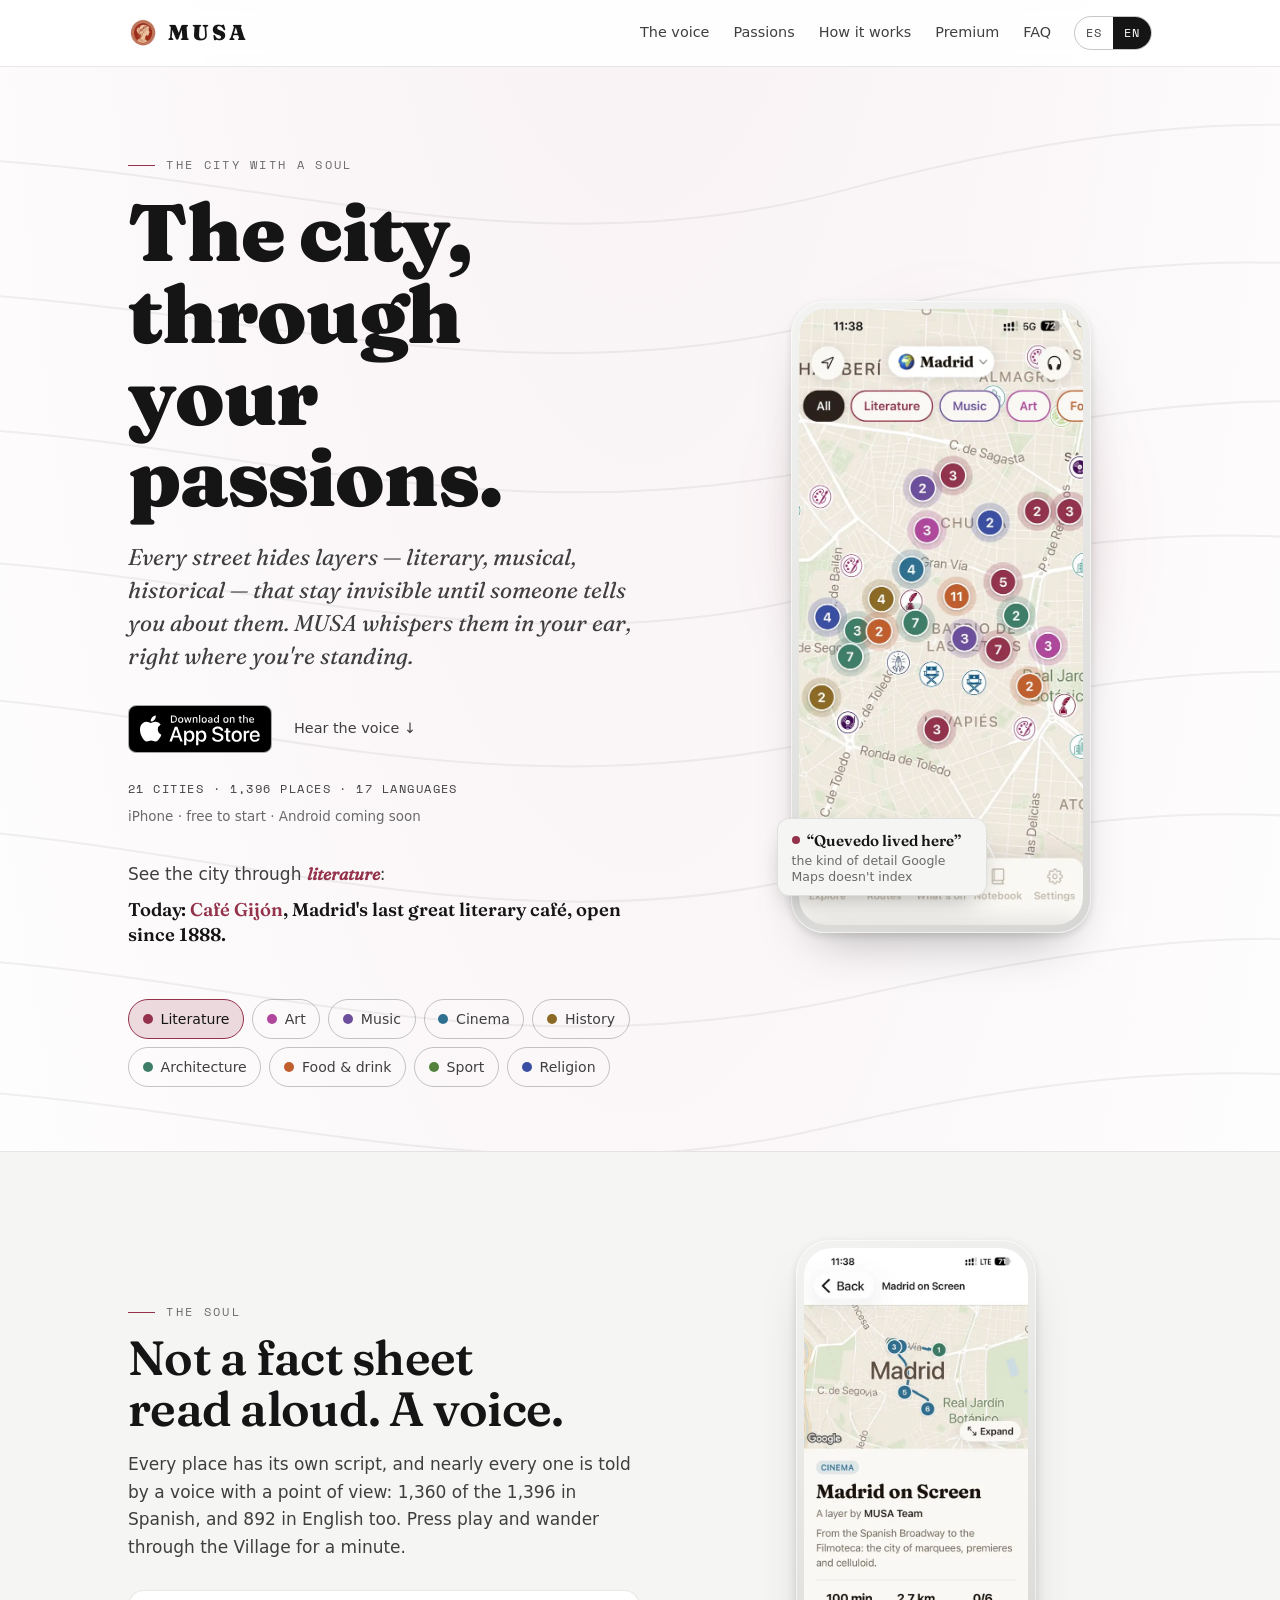
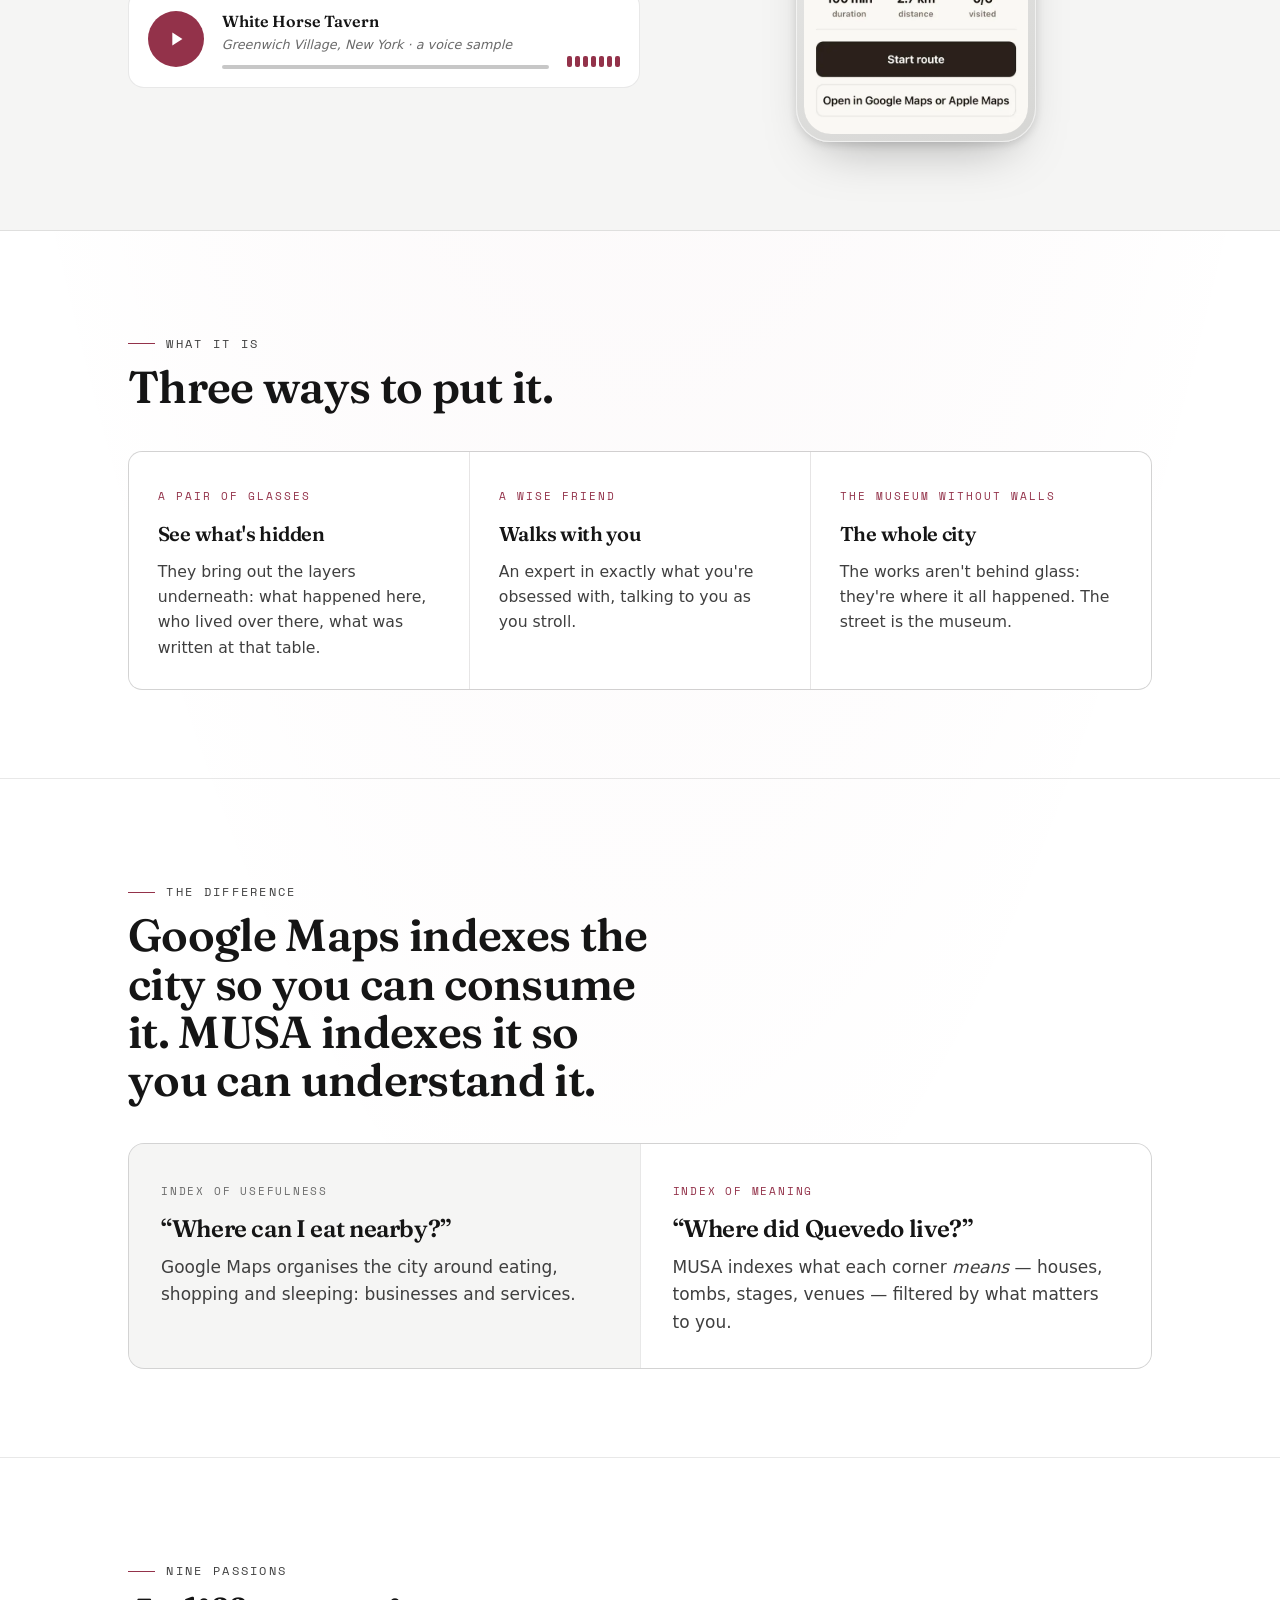
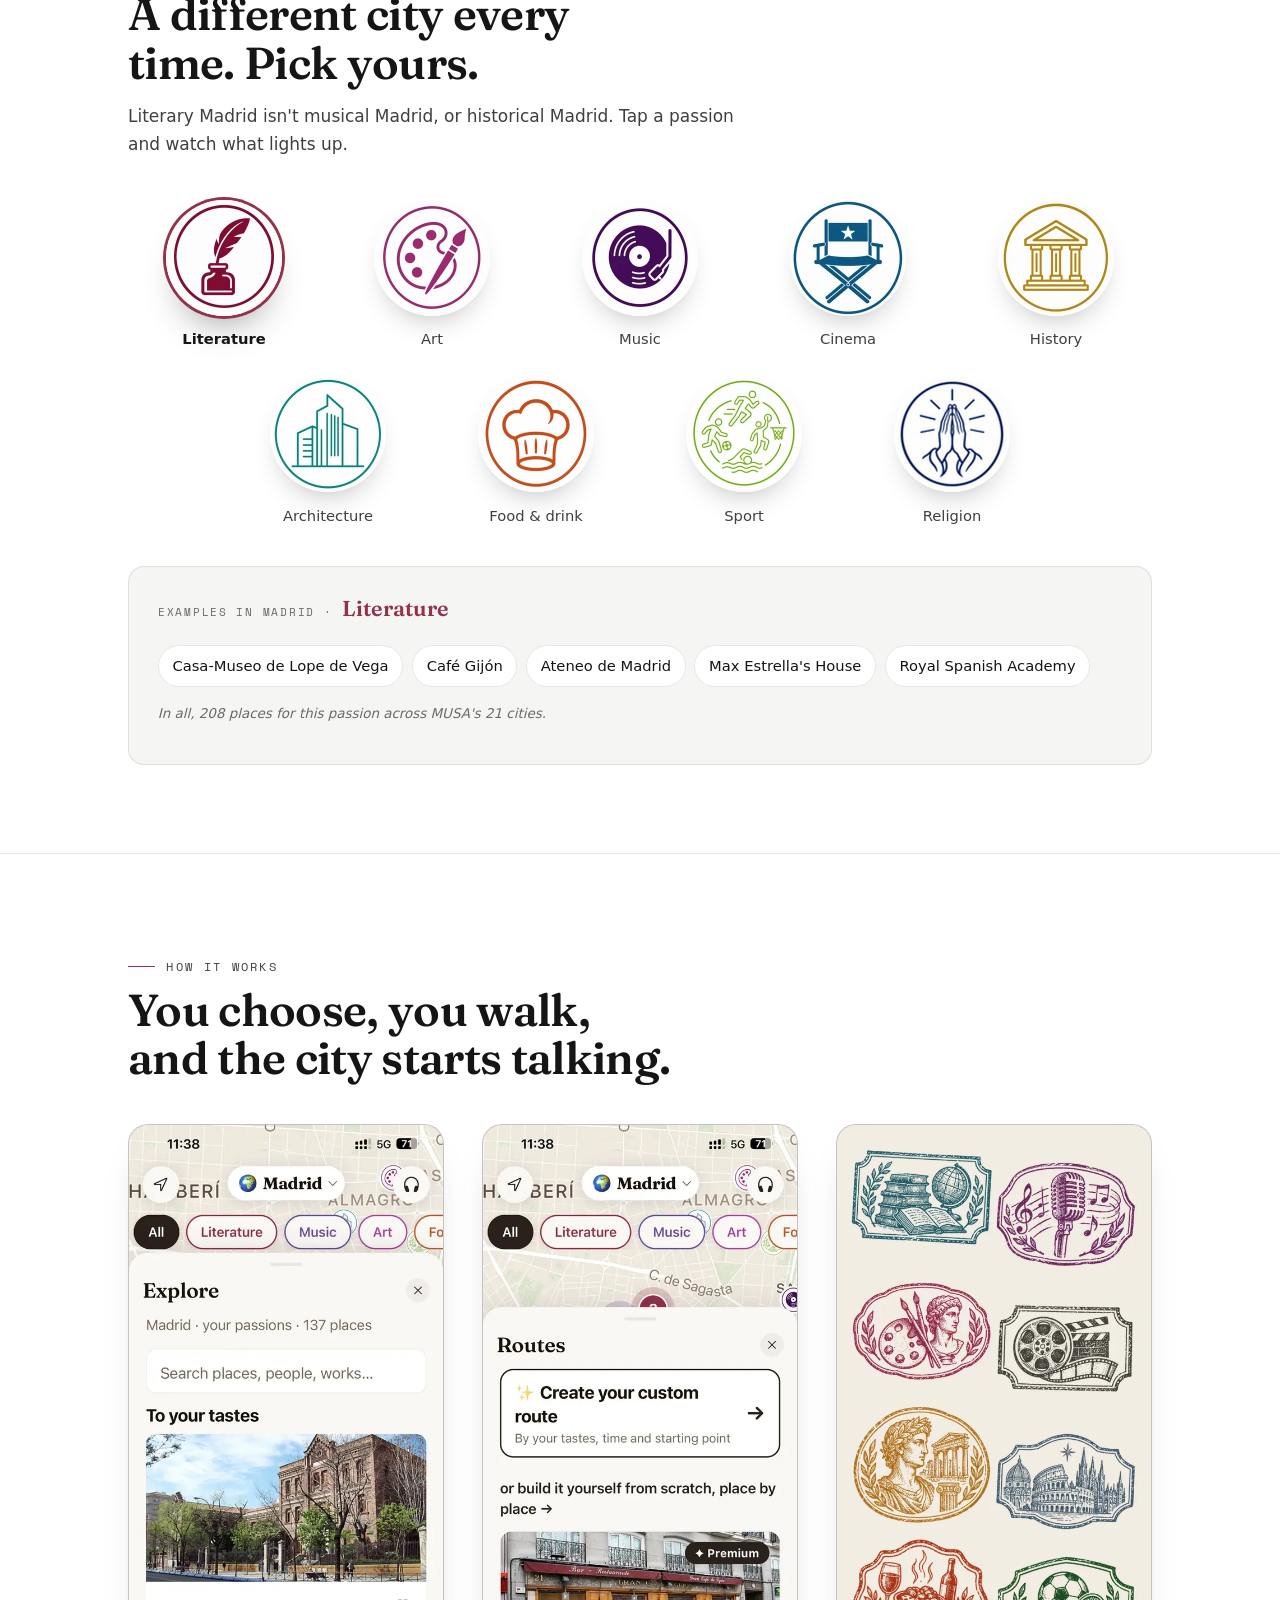
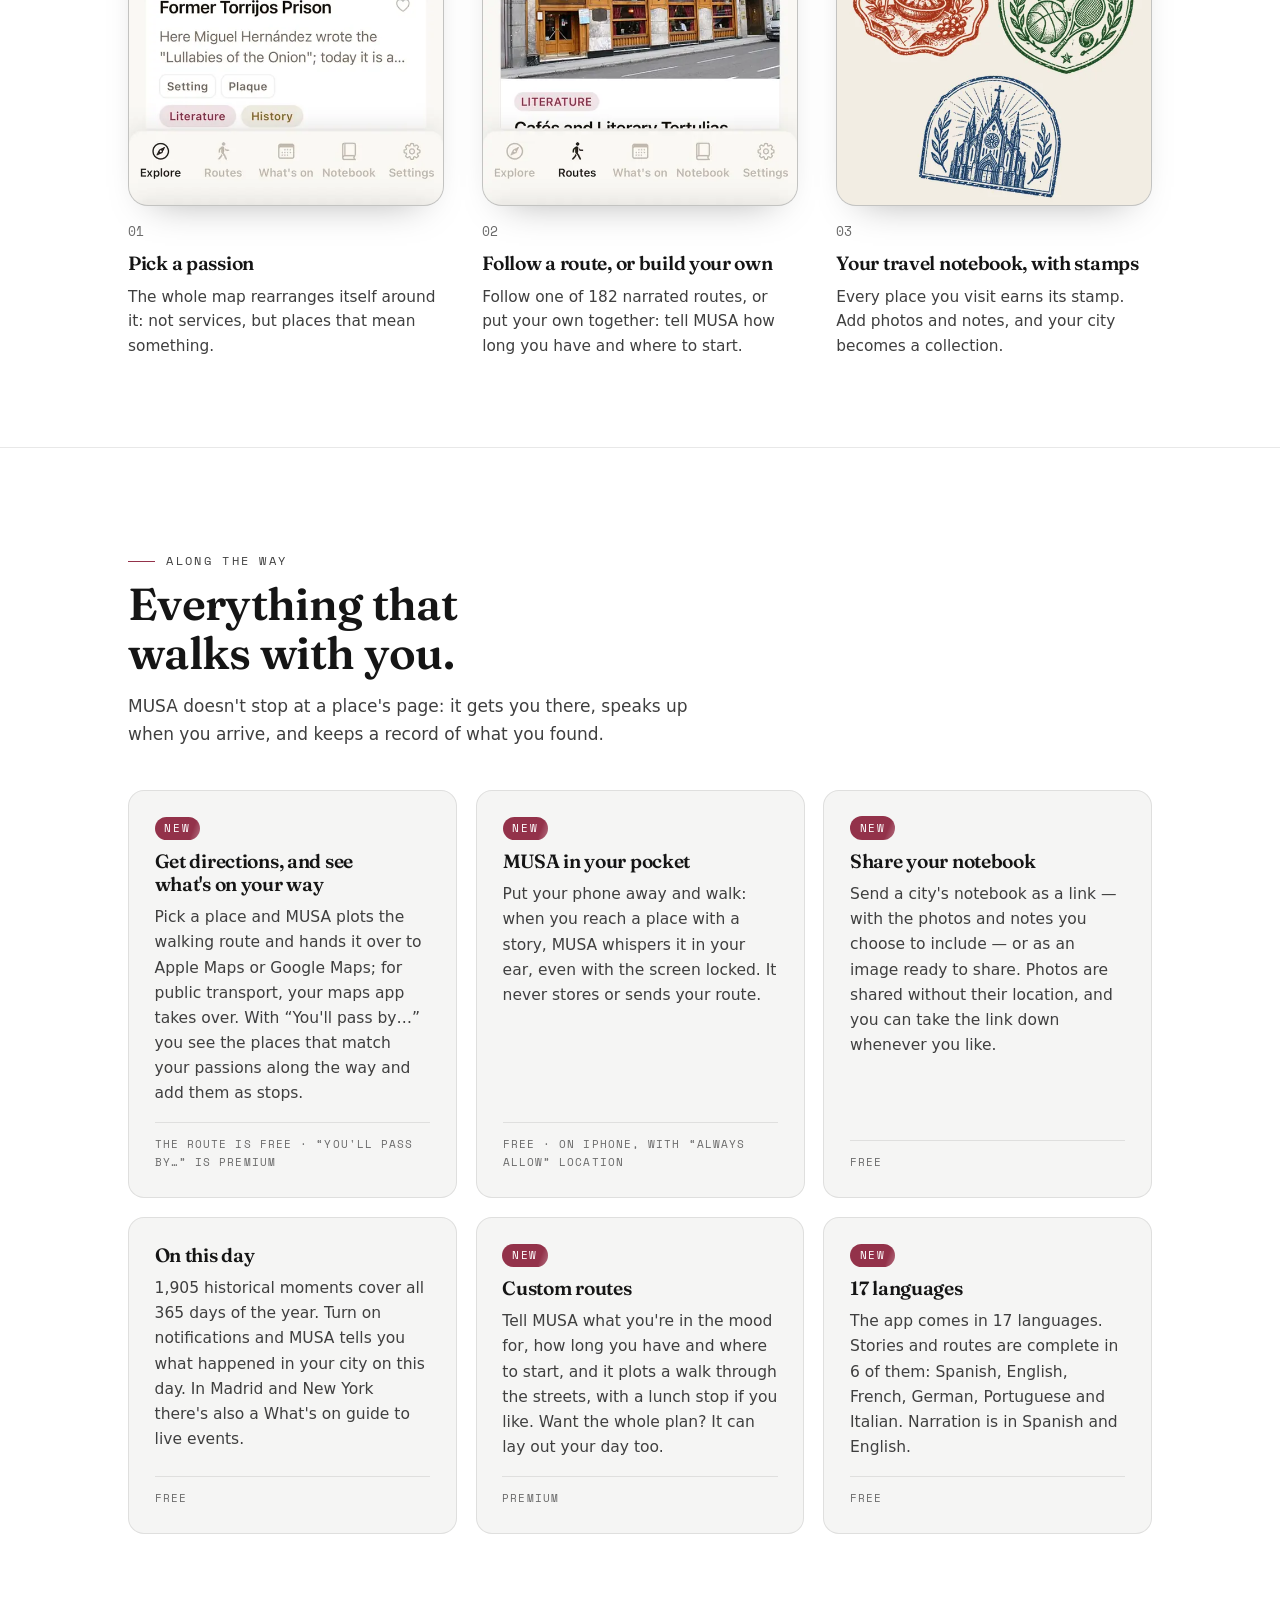
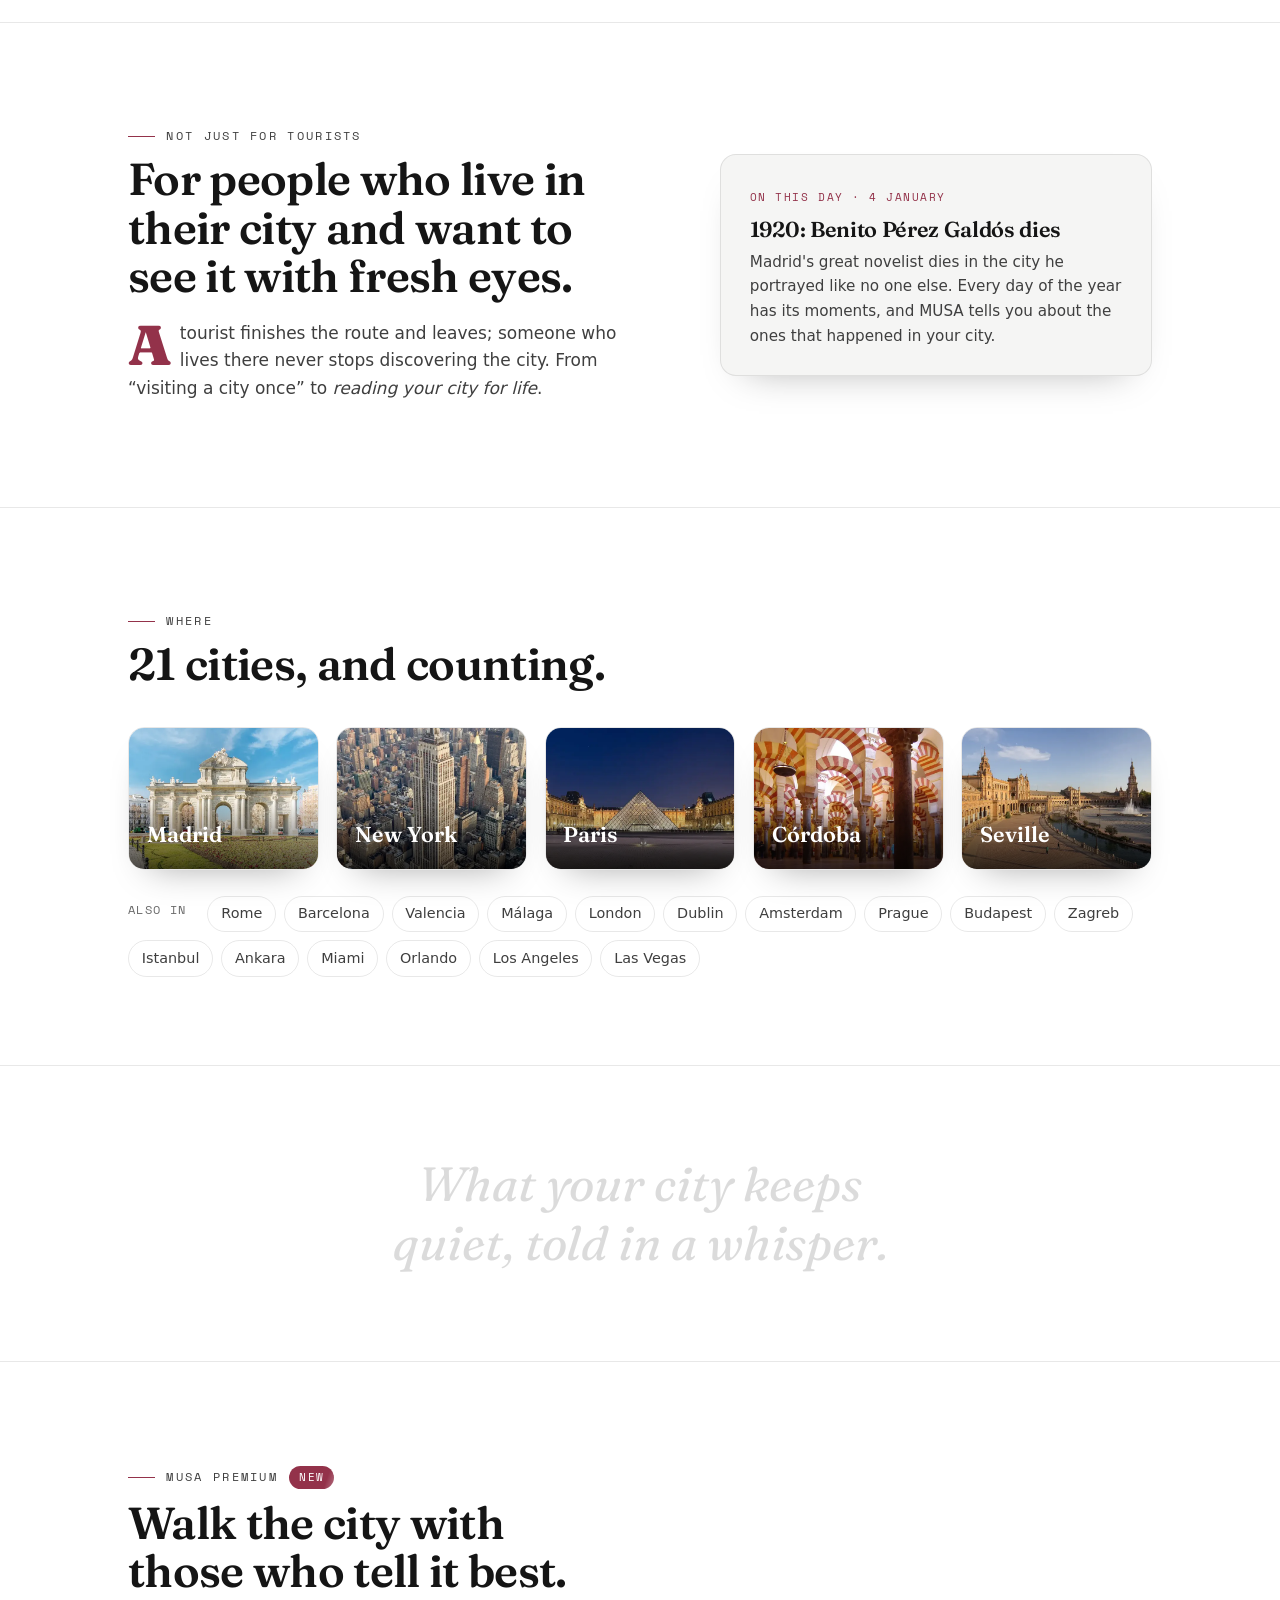
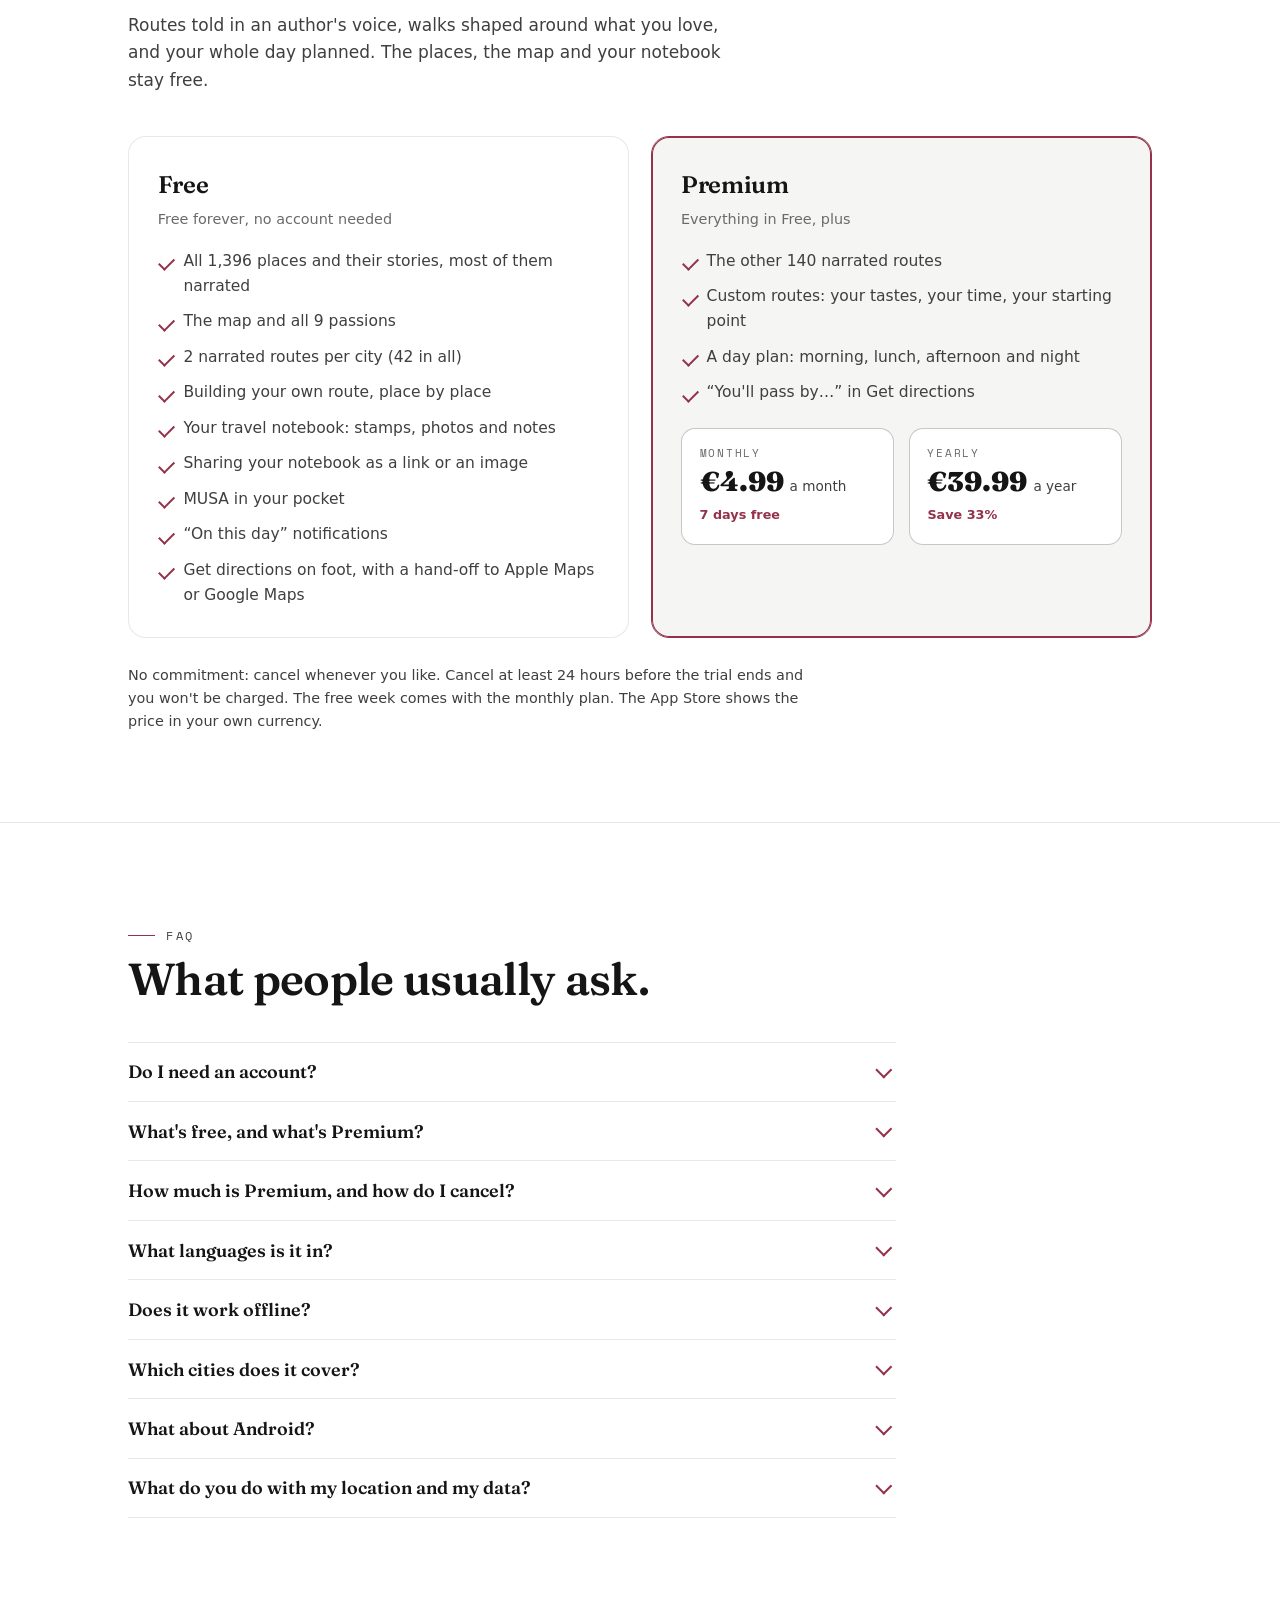
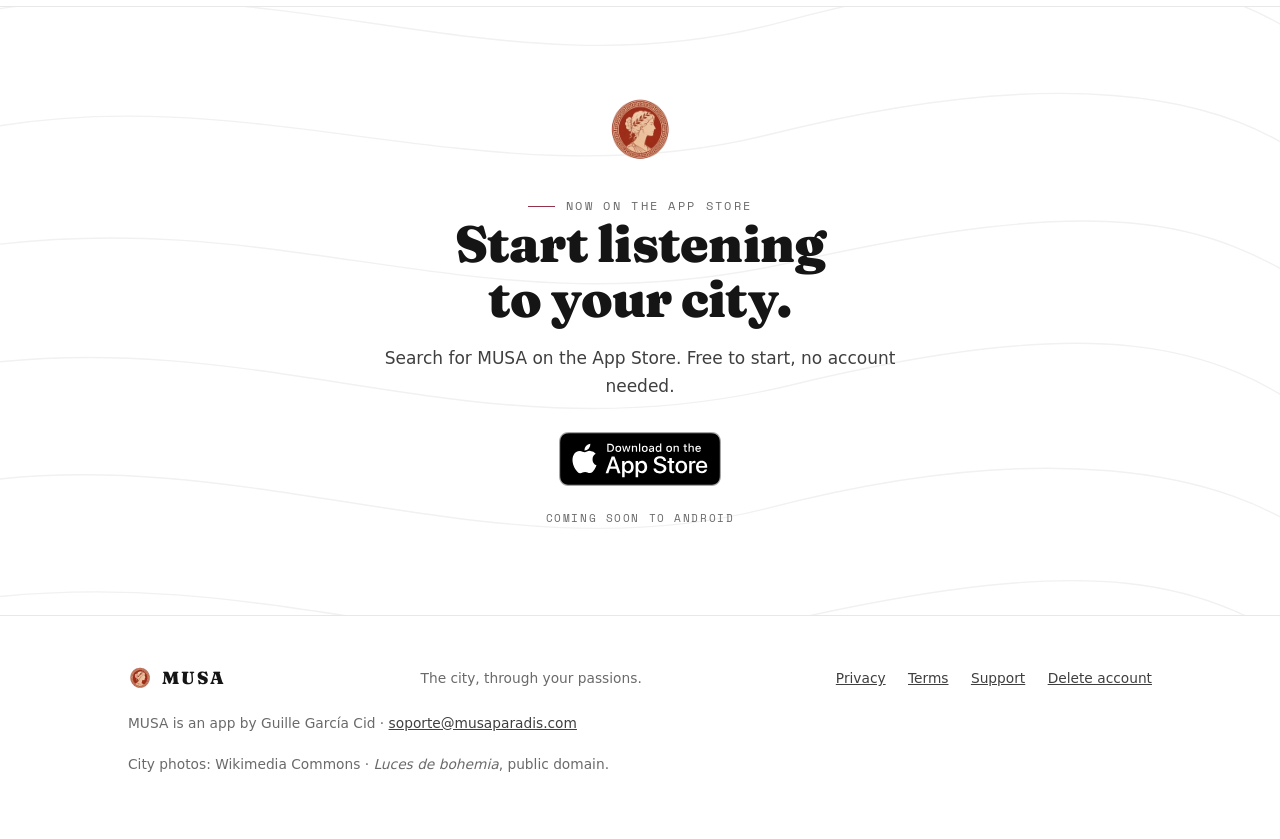
==== commit 724a80e9: "Portada: fondo blanco y más animaciones (web/landing de la app @ 6a594ed) Co-Authored-By: Claude Opu" ====
--- a/en/index.html
+++ b/en/index.html
@@ -9,8 +9,8 @@
 <link rel="alternate" hreflang="es" href="https://www.musaparadis.com/">
 <link rel="alternate" hreflang="en" href="https://www.musaparadis.com/en/">
 <link rel="alternate" hreflang="x-default" href="https://www.musaparadis.com/">
-<meta name="theme-color" content="#f3ede2" media="(prefers-color-scheme: light)">
-<meta name="theme-color" content="#2a2018" media="(prefers-color-scheme: dark)">
+<meta name="theme-color" content="#ffffff" media="(prefers-color-scheme: light)">
+<meta name="theme-color" content="#111112" media="(prefers-color-scheme: dark)">
 <meta property="og:type" content="website">
 <meta property="og:site_name" content="MUSA">
 <meta property="og:locale" content="en_GB">
@@ -31,7 +31,7 @@
 <link rel="preload" href="/assets/landing/fraunces-900.449683a2.woff2" as="font" type="font/woff2" crossorigin>
 <link rel="preload" href="/assets/landing/fraunces-600.6c521583.woff2" as="font" type="font/woff2" crossorigin>
 <script>document.documentElement.className+=' js'</script>
-<link rel="stylesheet" href="/assets/landing/landing.e79b6cb7.css">
+<link rel="stylesheet" href="/assets/landing/landing.4c1684a6.css">
 <script type="application/ld+json">{"@context":"https://schema.org","@type":"MobileApplication","name":"MUSA","alternateName":"MUSA — The city, through your passions","description":"Pick a passion and the map rearranges itself into places that mean something, told in an author's voice as you walk. 21 cities, 1,396 places, 182 routes, and an app in 17 languages. For iPhone.","url":"https://www.musaparadis.com/en/","inLanguage":["es","en","fr","it","de","pt","ar","zh","ja","ko","nl","ru","pl","tr","cs","hu","hr"],"operatingSystem":"iOS","applicationCategory":"TravelApplication","downloadUrl":"https://apps.apple.com/app/id6795834796","installUrl":"https://apps.apple.com/app/id6795834796","image":"https://www.musaparadis.com/og-en.jpg","author":{"@type":"Person","name":"Guille García Cid"},"offers":{"@type":"Offer","price":"0","priceCurrency":"EUR"}}</script>
 <script type="application/ld+json">{"@context":"https://schema.org","@type":"FAQPage","name":"Frequently asked questions about MUSA","inLanguage":"en","mainEntity":[{"@type":"Question","name":"Do I need an account?","acceptedAnswer":{"@type":"Answer","text":"No. You can use MUSA, and even subscribe, without creating an account. An account is optional: it saves your notebook in the cloud so it follows you to a new phone."}},{"@type":"Question","name":"What's free, and what's Premium?","acceptedAnswer":{"@type":"Answer","text":"Free: all 1,396 places and their stories, most of them with narration, the map, your travel notebook, 2 narrated routes per city, MUSA in your pocket and the “On this day” notifications. Premium opens the other 140 narrated routes, custom routes, the day plan and “You'll pass by…”."}},{"@type":"Question","name":"How much is Premium, and how do I cancel?","acceptedAnswer":{"@type":"Answer","text":"€4.99 a month with 7 days free, or €39.99 a year. No commitment: you manage the subscription in the App Store (Settings › your name › Subscriptions) and can cancel whenever you like. Cancel at least 24 hours before the trial ends and you won't be charged. The App Store shows the price in your own currency."}},{"@type":"Question","name":"What languages is it in?","acceptedAnswer":{"@type":"Answer","text":"The app is in 17 languages. Stories and routes are complete in Spanish, English, French, German, Portuguese and Italian, and narration is in Spanish and English."}},{"@type":"Question","name":"Does it work offline?","acceptedAnswer":{"@type":"Answer","text":"Partly. Places and routes are stored inside the app, in Spanish, and open even with no signal; in other languages the translation needs a connection. Voices, photos and street-by-street walking routes need one too."}},{"@type":"Question","name":"Which cities does it cover?","acceptedAnswer":{"@type":"Answer","text":"21 cities: Madrid, New York, Paris, Córdoba, Seville, Rome, Barcelona, Valencia, Málaga, London, Dublin, Amsterdam, Prague, Budapest, Zagreb, Istanbul, Ankara, Miami, Orlando, Los Angeles, and Las Vegas. More are on the way."}},{"@type":"Question","name":"What about Android?","acceptedAnswer":{"@type":"Answer","text":"Coming soon to Google Play. There's no date yet: for now MUSA is for iPhone only."}},{"@type":"Question","name":"What do you do with my location and my data?","acceptedAnswer":{"@type":"Answer","text":"You can use MUSA anonymously, and your data is never sold. Location is only used if you allow it, and MUSA in your pocket does the matching on your phone itself: it never stores or sends your route. It's all spelled out in the privacy policy, and you can delete your account at any time."}}]}</script>
 </head>
@@ -65,7 +65,7 @@
 
 <main id="main">
   <section class="hero">
-    <svg class="contours" viewBox="0 0 1200 700" preserveAspectRatio="xMidYMid slice" aria-hidden="true"><path d="M-20,70 C260,20 470,150 730,80 S1150,30 1240,110"/><path d="M-20,155 C240,110 460,230 720,165 S1150,120 1240,200"/><path d="M-20,240 C270,200 450,320 740,255 S1130,210 1240,285"/><path d="M-20,325 C250,285 470,405 720,340 S1150,300 1240,375"/><path d="M-20,410 C260,375 450,500 740,430 S1140,390 1240,465"/><path d="M-20,495 C240,460 470,585 720,520 S1150,480 1240,555"/><path d="M-20,580 C270,545 450,665 740,600 S1130,560 1240,640"/><path d="M-20,665 C250,630 470,745 720,685 S1150,645 1240,720"/></svg>
+    <svg class="contours" viewBox="0 0 1200 700" preserveAspectRatio="xMidYMid slice" aria-hidden="true"><path pathLength="1" d="M-20,70 C260,20 470,150 730,80 S1150,30 1240,110"/><path pathLength="1" d="M-20,155 C240,110 460,230 720,165 S1150,120 1240,200"/><path pathLength="1" d="M-20,240 C270,200 450,320 740,255 S1130,210 1240,285"/><path pathLength="1" d="M-20,325 C250,285 470,405 720,340 S1150,300 1240,375"/><path pathLength="1" d="M-20,410 C260,375 450,500 740,430 S1140,390 1240,465"/><path pathLength="1" d="M-20,495 C240,460 470,585 720,520 S1150,480 1240,555"/><path pathLength="1" d="M-20,580 C270,545 450,665 740,600 S1130,560 1240,640"/><path pathLength="1" d="M-20,665 C250,630 470,745 720,685 S1150,645 1240,720"/></svg>
     <div class="wrap hero-grid">
       <div>
         <p class="eyebrow">The city with a soul</p>
@@ -208,7 +208,7 @@
   </section>
 
   <section class="cta" id="download">
-    <svg class="contours" viewBox="0 0 1200 700" preserveAspectRatio="xMidYMid slice" aria-hidden="true"><path d="M-20,70 C260,20 470,150 730,80 S1150,30 1240,110"/><path d="M-20,180 C240,130 460,250 720,185 S1150,140 1240,220"/><path d="M-20,290 C270,250 450,370 740,305 S1130,260 1240,335"/><path d="M-20,400 C260,365 450,490 740,420 S1140,380 1240,455"/><path d="M-20,510 C240,475 470,600 720,535 S1150,495 1240,570"/><path d="M-20,620 C270,585 450,705 740,640 S1130,600 1240,680"/></svg>
+    <svg class="contours" viewBox="0 0 1200 700" preserveAspectRatio="xMidYMid slice" aria-hidden="true"><path pathLength="1" d="M-20,70 C260,20 470,150 730,80 S1150,30 1240,110"/><path pathLength="1" d="M-20,180 C240,130 460,250 720,185 S1150,140 1240,220"/><path pathLength="1" d="M-20,290 C270,250 450,370 740,305 S1130,260 1240,335"/><path pathLength="1" d="M-20,400 C260,365 450,490 740,420 S1140,380 1240,455"/><path pathLength="1" d="M-20,510 C240,475 470,600 720,535 S1150,495 1240,570"/><path pathLength="1" d="M-20,620 C270,585 450,705 740,640 S1130,600 1240,680"/></svg>
     <div class="wrap">
       <img class="emblem" src="/assets/landing/logo.9a2c2410.webp" width="70" height="70" alt="MUSA" loading="lazy" decoding="async">
       <p class="eyebrow" style="justify-content:center">Now on the App Store</p>
@@ -231,6 +231,6 @@
     <p>City photos: Wikimedia Commons · <em>Luces de bohemia</em>, public domain.</p>
   </div>
 </footer>
-<script src="/assets/landing/landing.ecab1e18.js" defer></script>
+<script src="/assets/landing/landing.2693a429.js" defer></script>
 </body>
 </html>
--- a/assets/landing/landing.4c1684a6.css
+++ b/assets/landing/landing.4c1684a6.css
@@ -0,0 +1,351 @@
+/* MUSA — landing. Blanco y tinta; la pasión elegida tiñe la página (--accent).
+   Los tokens por pasión (--pc-*, --pt-*, --pb-*, --po-*) los genera build.mjs. */
+@font-face { font-family:"Fraunces"; font-style:normal; font-weight:900; font-display:swap; src:url(/assets/landing/fraunces-900.449683a2.woff2) format("woff2"); }
+@font-face { font-family:"Fraunces"; font-style:normal; font-weight:600; font-display:swap; src:url(/assets/landing/fraunces-600.6c521583.woff2) format("woff2"); }
+@font-face { font-family:"Fraunces"; font-style:italic; font-weight:400; font-display:swap; src:url(/assets/landing/fraunces-italic-400.febcd0f3.woff2) format("woff2"); }
+@font-face { font-family:"SpaceMono"; font-style:normal; font-weight:400; font-display:swap; src:url(/assets/landing/spacemono-400.c0ed9105.woff2) format("woff2"); }
+
+:root {
+  color-scheme: light dark;
+  --paper:#ffffff; --paper-raised:#f5f5f4;
+  --ink:#151515; --ink-soft:#3f3f3f; --subtle:#6a6a6a;
+  --hairline:rgba(0,0,0,0.09); --hairline-strong:rgba(0,0,0,0.22);
+  --serif:"Fraunces","Iowan Old Style",Palatino,Georgia,serif;
+  --sans:ui-sans-serif,system-ui,-apple-system,"Segoe UI",Roboto,Helvetica,Arial,sans-serif;
+  --mono:"SpaceMono",ui-monospace,"SFMono-Regular","Courier New",monospace;
+  --gutter:clamp(1.25rem,5vw,5rem);
+  --shadow:0,0,0;
+}
+@media (prefers-color-scheme: dark) {
+  :root:not([data-theme="light"]) { --paper:#111112; --paper-raised:#1b1b1d; --ink:#f2f2f2; --ink-soft:#cdcdcd; --subtle:#9b9b9b; --hairline:rgba(255,255,255,0.1); --hairline-strong:rgba(255,255,255,0.24); }
+  :root:not([data-theme="light"]) .phone { background:linear-gradient(155deg,#2c2c30,#151517); box-shadow:0 26px 54px -26px rgba(0,0,0,.7), inset 0 0 0 1px rgba(255,255,255,.08); }
+}
+:root{--pc-literature:#93324A;--pt-literature:#93324a;--pb-literature:#93324A;--po-literature:#ffffff;--pc-art:#B0479C;--pt-art:#aa4597;--pb-art:#B0479C;--po-art:#ffffff;--pc-music:#6D4E9C;--pt-music:#6d4e9c;--pb-music:#6D4E9C;--po-music:#ffffff;--pc-cinema:#2F7091;--pt-cinema:#2f7091;--pb-cinema:#2F7091;--po-cinema:#ffffff;--pc-history:#8C6A26;--pt-history:#876725;--pb-history:#8C6A26;--po-history:#ffffff;--pc-architecture:#3E7D68;--pt-architecture:#3c7965;--pb-architecture:#3E7D68;--po-architecture:#ffffff;--pc-gastronomy:#C15E2E;--pt-gastronomy:#ac552b;--pb-gastronomy:#c36436;--po-gastronomy:#17120d;--pc-sport:#52823C;--pt-sport:#4d7939;--pb-sport:#4f7d3a;--po-sport:#ffffff;--pc-religion:#3A4FA3;--pt-religion:#3a4fa3;--pb-religion:#3A4FA3;--po-religion:#ffffff;}
+@media (prefers-color-scheme: dark){:root:not([data-theme="light"]){--pc-literature:#DB8496;--pt-literature:#db8496;--pb-literature:#DB8496;--po-literature:#17120d;--pc-art:#E293D2;--pt-art:#e293d2;--pb-art:#E293D2;--po-art:#17120d;--pc-music:#B49CE0;--pt-music:#b49ce0;--pb-music:#B49CE0;--po-music:#17120d;--pc-cinema:#7FB8D2;--pt-cinema:#7fb8d2;--pb-cinema:#7FB8D2;--po-cinema:#17120d;--pc-history:#D8B860;--pt-history:#d8b860;--pb-history:#D8B860;--po-history:#17120d;--pc-architecture:#83BFA6;--pt-architecture:#83bfa6;--pb-architecture:#83BFA6;--po-architecture:#17120d;--pc-gastronomy:#E9A06B;--pt-gastronomy:#e9a06b;--pb-gastronomy:#E9A06B;--po-gastronomy:#17120d;--pc-sport:#9CC578;--pt-sport:#9cc578;--pb-sport:#9CC578;--po-sport:#17120d;--pc-religion:#98A7EA;--pt-religion:#98a7ea;--pb-religion:#98A7EA;--po-religion:#17120d;}}
+:root[data-theme="dark"]{--pc-literature:#DB8496;--pt-literature:#db8496;--pb-literature:#DB8496;--po-literature:#17120d;--pc-art:#E293D2;--pt-art:#e293d2;--pb-art:#E293D2;--po-art:#17120d;--pc-music:#B49CE0;--pt-music:#b49ce0;--pb-music:#B49CE0;--po-music:#17120d;--pc-cinema:#7FB8D2;--pt-cinema:#7fb8d2;--pb-cinema:#7FB8D2;--po-cinema:#17120d;--pc-history:#D8B860;--pt-history:#d8b860;--pb-history:#D8B860;--po-history:#17120d;--pc-architecture:#83BFA6;--pt-architecture:#83bfa6;--pb-architecture:#83BFA6;--po-architecture:#17120d;--pc-gastronomy:#E9A06B;--pt-gastronomy:#e9a06b;--pb-gastronomy:#E9A06B;--po-gastronomy:#17120d;--pc-sport:#9CC578;--pt-sport:#9cc578;--pb-sport:#9CC578;--po-sport:#17120d;--pc-religion:#98A7EA;--pt-religion:#98a7ea;--pb-religion:#98A7EA;--po-religion:#17120d;}
+:root[data-theme="light"]{--pc-literature:#93324A;--pt-literature:#93324a;--pb-literature:#93324A;--po-literature:#ffffff;--pc-art:#B0479C;--pt-art:#aa4597;--pb-art:#B0479C;--po-art:#ffffff;--pc-music:#6D4E9C;--pt-music:#6d4e9c;--pb-music:#6D4E9C;--po-music:#ffffff;--pc-cinema:#2F7091;--pt-cinema:#2f7091;--pb-cinema:#2F7091;--po-cinema:#ffffff;--pc-history:#8C6A26;--pt-history:#876725;--pb-history:#8C6A26;--po-history:#ffffff;--pc-architecture:#3E7D68;--pt-architecture:#3c7965;--pb-architecture:#3E7D68;--po-architecture:#ffffff;--pc-gastronomy:#C15E2E;--pt-gastronomy:#ac552b;--pb-gastronomy:#c36436;--po-gastronomy:#17120d;--pc-sport:#52823C;--pt-sport:#4d7939;--pb-sport:#4f7d3a;--po-sport:#ffffff;--pc-religion:#3A4FA3;--pt-religion:#3a4fa3;--pb-religion:#3A4FA3;--po-religion:#ffffff;}
+html[data-p="literature"]{--accent:var(--pc-literature);--accent-text:var(--pt-literature);--accent-btn:var(--pb-literature);--on-accent:var(--po-literature)}
+html[data-p="art"]{--accent:var(--pc-art);--accent-text:var(--pt-art);--accent-btn:var(--pb-art);--on-accent:var(--po-art)}
+html[data-p="music"]{--accent:var(--pc-music);--accent-text:var(--pt-music);--accent-btn:var(--pb-music);--on-accent:var(--po-music)}
+html[data-p="cinema"]{--accent:var(--pc-cinema);--accent-text:var(--pt-cinema);--accent-btn:var(--pb-cinema);--on-accent:var(--po-cinema)}
+html[data-p="history"]{--accent:var(--pc-history);--accent-text:var(--pt-history);--accent-btn:var(--pb-history);--on-accent:var(--po-history)}
+html[data-p="architecture"]{--accent:var(--pc-architecture);--accent-text:var(--pt-architecture);--accent-btn:var(--pb-architecture);--on-accent:var(--po-architecture)}
+html[data-p="gastronomy"]{--accent:var(--pc-gastronomy);--accent-text:var(--pt-gastronomy);--accent-btn:var(--pb-gastronomy);--on-accent:var(--po-gastronomy)}
+html[data-p="sport"]{--accent:var(--pc-sport);--accent-text:var(--pt-sport);--accent-btn:var(--pb-sport);--on-accent:var(--po-sport)}
+html[data-p="religion"]{--accent:var(--pc-religion);--accent-text:var(--pt-religion);--accent-btn:var(--pb-religion);--on-accent:var(--po-religion)}
+.p-literature{--c:var(--pc-literature);--ct:var(--pt-literature)}.p-art{--c:var(--pc-art);--ct:var(--pt-art)}.p-music{--c:var(--pc-music);--ct:var(--pt-music)}.p-cinema{--c:var(--pc-cinema);--ct:var(--pt-cinema)}.p-history{--c:var(--pc-history);--ct:var(--pt-history)}.p-architecture{--c:var(--pc-architecture);--ct:var(--pt-architecture)}.p-gastronomy{--c:var(--pc-gastronomy);--ct:var(--pt-gastronomy)}.p-sport{--c:var(--pc-sport);--ct:var(--pt-sport)}.p-religion{--c:var(--pc-religion);--ct:var(--pt-religion)}
+:root[data-theme="light"] { color-scheme:light; --paper:#ffffff; --paper-raised:#f5f5f4; --ink:#151515; --ink-soft:#3f3f3f; --subtle:#6a6a6a; --hairline:rgba(0,0,0,0.09); --hairline-strong:rgba(0,0,0,0.22); }
+:root[data-theme="dark"] { color-scheme:dark; --paper:#111112; --paper-raised:#1b1b1d; --ink:#f2f2f2; --ink-soft:#cdcdcd; --subtle:#9b9b9b; --hairline:rgba(255,255,255,0.1); --hairline-strong:rgba(255,255,255,0.24); }
+:root[data-theme="dark"] .phone { background:linear-gradient(155deg,#2c2c30,#151517); box-shadow:0 26px 54px -26px rgba(0,0,0,.7), inset 0 0 0 1px rgba(255,255,255,.08); }
+
+* { box-sizing:border-box; }
+html { scroll-behavior:smooth; scroll-padding-top:78px; -webkit-text-size-adjust:100%; }
+body { margin:0; background-color:var(--paper); color:var(--ink); font-family:var(--sans);
+  background-image:radial-gradient(130% 80% at 50% -15%, color-mix(in srgb,var(--accent) 9%, transparent), transparent 55%);
+  background-repeat:no-repeat;
+  font-size:17px; line-height:1.62; -webkit-font-smoothing:antialiased; text-rendering:optimizeLegibility;
+  font-optical-sizing:auto; overflow-x:hidden; transition:background-color .6s ease,color .6s ease; }
+.wrap { max-width:72rem; margin:0 auto; padding:0 var(--gutter); }
+.eyebrow { font-family:var(--mono); font-size:.72rem; letter-spacing:.2em; text-transform:uppercase; color:var(--subtle); margin:0; display:inline-flex; align-items:center; gap:.7rem; }
+.eyebrow .tagnew { align-self:center; }
+.eyebrow::before { content:""; width:1.7rem; height:1px; background:var(--accent); flex:none; transition:background .6s ease; }
+h1,h2,h3,h4 { font-family:var(--serif); font-weight:600; text-wrap:balance; letter-spacing:-0.015em; margin:0; }
+em { font-style:italic; }
+img { display:block; max-width:100%; height:auto; }
+a { color:inherit; }
+:focus-visible { outline:2px solid var(--accent-text); outline-offset:3px; border-radius:4px; }
+.sr-only { position:absolute; width:1px; height:1px; overflow:hidden; clip:rect(0 0 0 0); white-space:nowrap; }
+.skip { position:absolute; left:1rem; top:-4rem; z-index:100; background:var(--ink); color:var(--paper); padding:.6rem 1rem; border-radius:8px; text-decoration:none; }
+.skip:focus { top:.8rem; }
+
+/* AVISO DE IDIOMA */
+.notice { background:var(--paper-raised); border-bottom:1px solid var(--hairline); font-size:.9rem; }
+.notice[hidden] { display:none; }
+.notice .wrap { display:flex; align-items:center; justify-content:center; gap:.9rem; padding-top:.5rem; padding-bottom:.5rem; flex-wrap:wrap; }
+.notice a { font-weight:600; color:var(--accent-text); }
+.notice button { background:none; border:0; color:var(--subtle); cursor:pointer; font:inherit; font-size:1.2rem; line-height:1; padding:.3rem .5rem; border-radius:6px; }
+.notice button:hover { color:var(--ink); }
+
+/* CABECERA */
+header { position:sticky; top:0; z-index:40; background:color-mix(in srgb,var(--paper) 88%,transparent); backdrop-filter:saturate(1.1) blur(10px); -webkit-backdrop-filter:saturate(1.1) blur(10px); border-bottom:1px solid var(--hairline); }
+.bar { display:flex; align-items:center; justify-content:space-between; gap:1rem; height:66px; position:relative; }
+.brand { display:flex; align-items:center; gap:.6rem; text-decoration:none; }
+.brand img { width:30px; height:30px; }
+.brand span { font-family:var(--serif); font-weight:900; font-size:1.35rem; letter-spacing:.14em; }
+.bar-right { display:flex; align-items:center; gap:1.4rem; }
+nav.desk { display:none; gap:1.5rem; }
+.navlink { font-size:.9rem; color:var(--ink-soft); text-decoration:none; border-bottom:1px solid transparent; padding:2px 0; transition:border-color .2s ease,color .2s ease; }
+.navlink:hover { border-color:var(--accent); color:var(--ink); }
+@media (min-width:980px){ nav.desk { display:flex; } .menu { display:none; } }
+@media (max-width:359px){ .bar { gap:.5rem; } .bar-right { gap:.6rem; } .brand { gap:.45rem; } .brand span { font-size:1.15rem; letter-spacing:.1em; } .menu summary { padding:.4rem .65rem; } .lang a { padding:.4rem .55rem; } }
+.lang { display:flex; border:1px solid var(--hairline-strong); border-radius:999px; overflow:hidden; font-family:var(--mono); font-size:.72rem; letter-spacing:.08em; }
+.lang a { text-decoration:none; padding:.4rem .7rem; color:var(--ink-soft); }
+.lang a[aria-current="true"] { background:var(--ink); color:var(--paper); }
+.lang a:not([aria-current]):hover { color:var(--ink); background:var(--hairline); }
+.menu { position:static; }
+.menu summary { list-style:none; cursor:pointer; font-size:.9rem; color:var(--ink-soft); padding:.45rem .8rem; border:1px solid var(--hairline-strong); border-radius:999px; }
+.menu summary::-webkit-details-marker { display:none; }
+.menu[open] summary { color:var(--ink); background:var(--hairline); }
+.menu nav { position:absolute; right:var(--gutter); top:calc(100% - 6px); min-width:13rem; max-width:calc(100vw - 16px); background:var(--paper-raised); border:1px solid var(--hairline-strong); border-radius:14px; padding:.5rem; display:flex; flex-direction:column; box-shadow:0 18px 40px -16px rgba(0,0,0,.4); }
+.menu nav a { padding:.65rem .9rem; border-radius:8px; text-decoration:none; color:var(--ink); }
+.menu nav a:hover { background:var(--hairline); }
+
+.phone { background:linear-gradient(155deg,#f3f3f2,#d6d6d4); border-radius:34px; padding:8px;
+  box-shadow:0 26px 54px -26px rgba(var(--shadow),.35), 0 3px 8px rgba(var(--shadow),.12), inset 0 0 0 1px rgba(255,255,255,.6); }
+.phone img { width:100%; border-radius:27px; box-shadow:inset 0 0 0 1px rgba(0,0,0,.14); background:#d6d6d4; }
+
+/* PORTADA */
+.hero { padding:clamp(2.6rem,7vw,5rem) 0 clamp(2.5rem,6vw,4rem); border-bottom:1px solid var(--hairline); position:relative; overflow:hidden; }
+.contours { position:absolute; inset:0; width:100%; height:100%; z-index:0; pointer-events:none; }
+.contours path { fill:none; stroke:var(--ink); opacity:.06; stroke-width:1.3; }
+.hero > .wrap, .cta > .wrap { position:relative; z-index:1; }
+.hero-grid { display:grid; grid-template-columns:minmax(0,1fr); gap:clamp(2.4rem,6vw,4rem); align-items:center; }
+@media (min-width:900px){ .hero-grid { grid-template-columns:1.12fr .88fr; } }
+.hero h1 { font-size:clamp(2.5rem,7vw,5rem); font-weight:900; line-height:1.02; margin-top:1.1rem; max-width:15ch; }
+.lede { font-family:var(--serif); font-style:italic; font-size:clamp(1.1rem,2.2vw,1.42rem); color:var(--ink-soft); max-width:34rem; margin-top:1.4rem; line-height:1.45; }
+.lens { margin-top:2rem; }
+.lens > p { margin:0 0 .6rem; color:var(--ink-soft); }
+.lens .word { font-family:var(--serif); font-style:italic; color:var(--accent-text); font-weight:600; transition:color .6s ease; }
+.lens-lines { margin:.2rem 0 1.1rem; min-height:4.9em; }
+.lens-line { margin:0; font-family:var(--serif); font-size:1.15rem; line-height:1.35; color:var(--ink); }
+.lens-line[hidden] { display:none; }
+.lens-line b { color:var(--accent-text); font-weight:600; transition:color .6s ease; }
+.chips { display:flex; flex-wrap:wrap; gap:.5rem; max-width:38rem; }
+.chip { font-size:.88rem; cursor:pointer; padding:.5rem .85rem; min-height:40px; border-radius:999px; border:1px solid var(--hairline-strong); background:transparent; color:var(--ink-soft); display:inline-flex; align-items:center; gap:.5rem; transition:.2s; font-family:var(--sans); }
+.chip .dot { width:10px; height:10px; border-radius:50%; background:var(--c); flex:none; }
+.chip:hover { color:var(--ink); }
+.chip[aria-pressed="true"] { color:var(--ink); border-color:var(--c); background:color-mix(in srgb,var(--c) 16%,transparent); }
+.hero-actions { display:flex; flex-wrap:wrap; align-items:center; gap:1rem 1.4rem; margin-top:2rem; }
+.hero-actions .badge img { height:48px; width:auto; }
+.hero-stats { margin:1.6rem 0 0; font-family:var(--mono); font-size:.76rem; letter-spacing:.12em; text-transform:uppercase; color:var(--ink-soft); }
+.hero-fine { margin:.5rem 0 0; font-size:.84rem; color:var(--subtle); }
+.hero-phone { justify-self:center; width:min(300px,78vw); position:relative; isolation:isolate; }
+.hero-phone::before { content:""; position:absolute; inset:-10% -16% -2%; z-index:-1; background:radial-gradient(58% 46% at 52% 42%, color-mix(in srgb,var(--accent) 32%, transparent), transparent 72%); filter:blur(36px); transition:background .6s ease; }
+.hero-phone .phone { position:relative; z-index:1; }
+.hero-phone .tag { position:absolute; z-index:2; left:-14px; bottom:36px; background:var(--paper-raised); border:1px solid var(--hairline); border-radius:12px; padding:.6rem .85rem; box-shadow:0 12px 30px -12px rgba(0,0,0,.35); max-width:210px; }
+@media (max-width:420px){ .hero-phone .tag { left:-4px; max-width:180px; } }
+.hero-phone .tag b { font-family:var(--serif); display:block; font-size:.95rem; font-weight:600; }
+.hero-phone .tag span { font-size:.78rem; color:var(--subtle); line-height:1.3; display:block; }
+
+section { padding:clamp(3rem,7vw,5.5rem) 0; border-bottom:1px solid var(--hairline); }
+.sec-head { max-width:38rem; }
+.sec-head h2 { font-size:clamp(1.8rem,4.2vw,2.8rem); margin-top:.6rem; line-height:1.08; }
+.sec-head p { color:var(--ink-soft); margin-top:1rem; }
+
+/* LA VOZ */
+.voice { background:var(--paper-raised); }
+.voice-card { display:grid; grid-template-columns:minmax(0,1fr); gap:2rem; align-items:center; }
+@media (min-width:820px){ .voice-card { grid-template-columns:1.05fr .95fr; } }
+.voice h2 { font-size:clamp(1.9rem,4.4vw,3rem); margin-top:.6rem; line-height:1.08; }
+.voice p.lead { color:var(--ink-soft); margin-top:1rem; max-width:32rem; }
+.player { display:flex; align-items:center; gap:1.1rem; margin-top:1.8rem; padding:1.1rem 1.2rem; border:1px solid var(--hairline); border-radius:16px; background:var(--paper); max-width:32rem; }
+.playbtn { flex:none; width:56px; height:56px; border-radius:50%; border:none; cursor:pointer; background:var(--accent-btn); color:var(--on-accent); display:flex; align-items:center; justify-content:center; transition:background .6s ease, transform .15s ease; }
+.playbtn:hover { transform:scale(1.05); }
+.playbtn svg { width:22px; height:22px; fill:currentColor; }
+.player-body { flex:1; min-width:0; }
+.player-body .t { font-family:var(--serif); font-weight:600; font-size:1rem; }
+.player-body .s { font-size:.8rem; color:var(--subtle); font-style:italic; }
+.player-body .err { font-size:.8rem; color:var(--accent-text); margin-top:.3rem; }
+.track { height:4px; border-radius:999px; background:var(--hairline-strong); margin-top:.6rem; overflow:hidden; }
+.track .fill { height:100%; width:0; background:var(--accent); transition:background .6s ease; }
+.eq { display:flex; align-items:flex-end; gap:3px; height:56px; }
+.eq i { width:5px; background:var(--accent); border-radius:2px; height:20%; transition:background .6s ease; }
+.voice.playing .eq i { animation:eq .9s ease-in-out infinite; }
+.eq i:nth-child(2){animation-delay:.15s} .eq i:nth-child(3){animation-delay:.3s} .eq i:nth-child(4){animation-delay:.45s} .eq i:nth-child(5){animation-delay:.1s} .eq i:nth-child(6){animation-delay:.35s} .eq i:nth-child(7){animation-delay:.2s}
+@keyframes eq { 0%,100%{height:18%} 50%{height:92%} }
+.voice-visual { display:flex; justify-content:center; }
+.voice-visual .phone { width:min(240px,70vw); }
+
+.ways { display:grid; grid-template-columns:repeat(auto-fit,minmax(min(100%,15rem),1fr)); gap:1px; margin-top:2.5rem; background:var(--hairline); border:1px solid var(--hairline); border-radius:14px; overflow:hidden; }
+.way { background:var(--paper); padding:1.8rem; transition:background .3s ease; }
+.way:hover { background:var(--paper-raised); }
+.way h3 { font-size:1.25rem; margin:.6rem 0 .5rem; }
+.way p { margin:0; color:var(--ink-soft); font-size:.98rem; }
+.way .k { font-family:var(--mono); font-size:.7rem; letter-spacing:.18em; text-transform:uppercase; color:var(--accent-text); transition:color .6s ease; }
+
+/* MAPS FRENTE A MUSA */
+.versus { display:grid; grid-template-columns:minmax(0,1fr); gap:1px; margin-top:2.4rem; background:var(--hairline); border:1px solid var(--hairline); border-radius:16px; overflow:hidden; }
+@media (min-width:720px){ .versus { grid-template-columns:1fr 1fr; } }
+.vs { background:var(--paper); padding:2rem; }
+.vs.them { background:var(--paper-raised); }
+.vs .lab { font-family:var(--mono); font-size:.7rem; letter-spacing:.16em; text-transform:uppercase; color:var(--subtle); }
+.vs.us .lab { color:var(--accent-text); transition:color .6s ease; }
+.vs h3 { font-size:1.5rem; margin:.7rem 0; line-height:1.15; }
+.vs p { margin:0; color:var(--ink-soft); }
+
+/* PASIONES */
+.passgrid { display:flex; flex-wrap:wrap; justify-content:center; gap:1.6rem 1rem; margin-top:2.6rem; }
+.passcard { flex:0 0 calc(20% - .8rem); }
+@media (max-width:760px){ .passcard { flex-basis:calc(33.333% - .7rem); } }
+.passcard { text-align:center; cursor:pointer; background:none; border:0; padding:0; font:inherit; color:inherit; }
+.passcard .tile { width:clamp(76px,14vw,116px); aspect-ratio:1; margin:0 auto; border-radius:50%; background:#fff; display:flex; align-items:center; justify-content:center; overflow:hidden; box-shadow:0 14px 30px -14px rgba(0,0,0,.3); transition:transform .25s ease, box-shadow .25s ease; }
+.passcard .tile img { width:100%; height:100%; object-fit:contain; }
+.passcard:hover .tile { transform:translateY(-5px); box-shadow:0 0 0 3px color-mix(in srgb,var(--c) 55%,transparent), 0 22px 38px -18px rgba(0,0,0,.4); }
+.passcard[aria-selected="true"] .tile { box-shadow:0 0 0 3px var(--c), 0 22px 38px -18px rgba(0,0,0,.45); }
+.passcard .lbl { display:block; margin-top:.7rem; font-size:.92rem; color:var(--ink-soft); }
+.passcard[aria-selected="true"] .lbl { color:var(--ink); font-weight:600; }
+.passcard:focus-visible { outline:none; }
+.passcard:focus-visible .tile { outline:3px solid var(--ct); outline-offset:3px; }
+.explorer { margin-top:2.4rem; border:1px solid var(--hairline); border-radius:16px; padding:1.6rem 1.8rem; background:var(--paper-raised); }
+.explorer[hidden], .explorer [hidden] { display:none; }
+.explorer .head { display:flex; align-items:baseline; gap:.6rem; flex-wrap:wrap; }
+.explorer .head .lab { font-family:var(--mono); font-size:.68rem; letter-spacing:.16em; text-transform:uppercase; color:var(--subtle); }
+.explorer .head .cur { font-family:var(--serif); font-size:1.35rem; font-weight:600; color:var(--ct); }
+.explorer ul { list-style:none; display:flex; flex-wrap:wrap; gap:.55rem; margin:1.1rem 0 0; padding:0; }
+.explorer li { font-size:.92rem; padding:.5rem .85rem; border:1px solid var(--hairline); border-radius:999px; background:var(--paper); color:var(--ink); }
+.explorer .foot { margin-top:1rem; font-size:.84rem; color:var(--subtle); font-style:italic; }
+
+/* PASOS */
+.steps { display:grid; gap:2.4rem; margin-top:2.6rem; grid-template-columns:minmax(0,1fr); }
+@media (min-width:820px){ .steps { grid-template-columns:repeat(3,1fr); } }
+.step .shot { border-radius:20px; overflow:hidden; border:1px solid var(--hairline); box-shadow:0 18px 38px -24px rgba(var(--shadow),.36); background:#d6d6d4; max-width:340px; }
+.step .shot img { width:100%; }
+.step .n { font-family:var(--mono); font-size:.8rem; color:var(--subtle); margin:1rem 0 .3rem; }
+.step h3 { font-size:1.2rem; }
+.step p { margin:.35rem 0 0; color:var(--ink-soft); font-size:.96rem; }
+
+/* PARA EL CAMINO */
+.cards { display:grid; grid-template-columns:repeat(auto-fit,minmax(min(100%,19rem),1fr)); gap:1.2rem; margin-top:2.6rem; }
+.card { background:var(--paper-raised); border:1px solid var(--hairline); border-radius:16px; padding:1.6rem; display:flex; flex-direction:column; gap:.6rem; }
+.tagnew { font-family:var(--mono); font-size:.66rem; letter-spacing:.16em; text-transform:uppercase; background:var(--accent-btn); color:var(--on-accent); padding:.2rem .6rem; border-radius:999px; transition:background .6s ease; align-self:flex-start; }
+.card h3 { font-size:1.2rem; line-height:1.2; }
+.card p { margin:0; color:var(--ink-soft); font-size:.97rem; flex:1; }
+.card .foot { font-family:var(--mono); font-size:.68rem; letter-spacing:.1em; text-transform:uppercase; color:var(--subtle); border-top:1px solid var(--hairline); padding-top:.8rem; margin-top:.4rem; }
+
+.local { display:grid; gap:2.4rem; grid-template-columns:minmax(0,1fr); align-items:center; }
+@media (min-width:860px){ .local { grid-template-columns:1.1fr .9fr; gap:4rem; } }
+.today { background:var(--paper-raised); border:1px solid var(--hairline); border-radius:16px; padding:1.7rem 1.8rem; box-shadow:0 18px 38px -26px rgba(var(--shadow),.36); }
+.today .tag { font-family:var(--mono); font-size:.68rem; letter-spacing:.14em; text-transform:uppercase; color:var(--accent-text); transition:color .6s ease; }
+.today h3 { font-family:var(--serif); font-size:1.35rem; margin:.5rem 0 .4rem; font-weight:600; line-height:1.2; }
+.today p { margin:0; color:var(--ink-soft); font-size:.95rem; }
+.dropcap::first-letter { font-family:var(--serif); font-weight:900; float:left; font-size:3.3em; line-height:.8; padding:.06em .14em 0 0; color:var(--accent-text); transition:color .6s ease; }
+
+/* CIUDADES */
+.city-photos { display:grid; grid-template-columns:repeat(auto-fit,minmax(min(100%,150px),1fr)); gap:1.1rem; margin-top:2.4rem; }
+@media (max-width:599px){ .city-photos { grid-template-columns:1fr 1fr; } .cityph:first-child { grid-column:1 / -1; aspect-ratio:16/10; } }
+.cityph { position:relative; aspect-ratio:4/3; border-radius:16px; overflow:hidden; border:1px solid var(--hairline); box-shadow:0 18px 36px -22px rgba(var(--shadow),.38); margin:0; }
+.cityph img { width:100%; height:100%; object-fit:cover; transition:transform .6s ease; }
+.cityph:hover img { transform:scale(1.07); }
+.cityph figcaption { position:absolute; inset:auto 0 0 0; padding:1rem 1.1rem; color:#fff; font-family:var(--serif); font-weight:600; font-size:1.35rem; background:linear-gradient(transparent, rgba(0,0,0,.7)); }
+.citylist { list-style:none; display:flex; flex-wrap:wrap; gap:.5rem; padding:0; margin:1.6rem 0 0; }
+.citylist li { font-size:.9rem; padding:.35rem .8rem; border:1px solid var(--hairline); border-radius:999px; color:var(--ink-soft); }
+.citylist li.lab { border:0; font-family:var(--mono); font-size:.72rem; letter-spacing:.12em; text-transform:uppercase; color:var(--subtle); padding-left:0; }
+
+.band { text-align:center; }
+.band p { font-family:var(--serif); font-style:italic; font-weight:400; font-size:clamp(1.7rem,4.6vw,3rem); line-height:1.24; margin:0 auto; max-width:18ch; text-wrap:balance; color:var(--ink); }
+
+/* PREMIUM */
+.plans { display:grid; grid-template-columns:minmax(0,1fr); gap:1.4rem; margin-top:2.6rem; }
+@media (min-width:860px){ .plans { grid-template-columns:1fr 1fr; } }
+.plan { border:1px solid var(--hairline); border-radius:18px; padding:1.8rem; background:var(--paper); }
+.plan.pro { background:var(--paper-raised); border-color:var(--accent); box-shadow:0 0 0 1px var(--accent) inset; }
+.plan h3 { font-size:1.5rem; }
+.plan .sub { color:var(--subtle); font-size:.9rem; margin:.2rem 0 1.1rem; }
+.plan ul { list-style:none; margin:0; padding:0; display:grid; gap:.65rem; }
+.plan li { position:relative; padding-left:1.6rem; color:var(--ink-soft); font-size:.97rem; }
+.plan li::before { content:""; position:absolute; left:.1rem; top:.62em; width:.8rem; height:.42rem; border-left:2px solid var(--accent-text); border-bottom:2px solid var(--accent-text); transform:rotate(-45deg); }
+.prices { display:grid; grid-template-columns:repeat(auto-fit,minmax(min(100%,13rem),1fr)); gap:.9rem; margin-top:1.4rem; }
+.price { border:1px solid var(--hairline-strong); border-radius:14px; padding:1rem 1.1rem; background:var(--paper); }
+.price .nm { font-family:var(--mono); font-size:.68rem; letter-spacing:.16em; text-transform:uppercase; color:var(--subtle); }
+.price .amt { font-family:var(--serif); font-weight:900; font-size:1.7rem; line-height:1.1; margin:.3rem 0 0; }
+.price .amt small { font-family:var(--sans); font-weight:400; font-size:.85rem; color:var(--ink-soft); }
+.price .note { display:inline-block; margin-top:.5rem; font-size:.8rem; font-weight:600; color:var(--accent-text); }
+.plans-fine { margin:1.6rem 0 0; color:var(--ink-soft); font-size:.9rem; max-width:44rem; }
+
+/* PREGUNTAS */
+.faq-list { margin-top:2.4rem; max-width:48rem; border-top:1px solid var(--hairline); }
+details.q { border-bottom:1px solid var(--hairline); }
+details.q summary { cursor:pointer; list-style:none; padding:1.1rem 2.4rem 1.1rem 0; position:relative; font-family:var(--serif); font-weight:600; font-size:1.12rem; line-height:1.3; }
+details.q summary::-webkit-details-marker { display:none; }
+details.q summary::after { content:""; position:absolute; right:.4rem; top:50%; width:.6rem; height:.6rem; border-right:2px solid var(--accent-text); border-bottom:2px solid var(--accent-text); transform:translateY(-70%) rotate(45deg); transition:transform .2s ease; }
+details.q[open] summary::after { transform:translateY(-30%) rotate(-135deg); }
+details.q .a { padding:0 0 1.3rem; color:var(--ink-soft); max-width:42rem; }
+details.q .a a { color:var(--accent-text); }
+
+/* LLAMADA FINAL */
+.cta { text-align:center; border-bottom:none; position:relative; overflow:hidden; }
+.cta img.emblem { width:70px; height:70px; margin:0 auto 1.4rem; }
+.cta h2 { font-size:clamp(2rem,5vw,3.2rem); margin:0 auto; max-width:18ch; font-weight:900; line-height:1.08; }
+.cta p.lead { color:var(--ink-soft); max-width:32rem; margin:1.2rem auto 2rem; }
+.cta .badge img { height:54px; width:auto; margin:0 auto; }
+.cta small { display:block; margin-top:1.4rem; font-family:var(--mono); font-size:.7rem; letter-spacing:.14em; text-transform:uppercase; color:var(--subtle); }
+
+footer { padding:3rem 0 4rem; border-top:1px solid var(--hairline); }
+.foot { display:grid; gap:1.2rem; color:var(--subtle); font-size:.86rem; }
+.foot-top { display:flex; flex-wrap:wrap; gap:1rem 2rem; justify-content:space-between; align-items:center; }
+.foot .brand span { color:var(--ink); font-size:1.1rem; }
+.foot-links { display:flex; flex-wrap:wrap; gap:.4rem 1.4rem; }
+.foot-links a { color:var(--ink-soft); }
+.foot a { color:var(--ink-soft); }
+.foot p { margin:0; }
+
+/* MOVIMIENTO. Sin JS la página se ve quieta y entera; con «reducir movimiento» se apaga todo. */
+@keyframes riseIn { from { opacity:0; transform:translateY(16px); } to { opacity:1; transform:none; } }
+@keyframes floaty { 0%,100% { transform:translateY(0); } 50% { transform:translateY(-8px); } }
+@keyframes wordIn { from { opacity:0; transform:translateY(.42em) rotate(2deg); filter:blur(6px); } to { opacity:1; transform:none; filter:none; } }
+@keyframes draw { to { stroke-dashoffset:0; } }
+@keyframes drift { 0%,100% { transform:translate3d(0,0,0); } 50% { transform:translate3d(-1.5%,1%,0); } }
+@keyframes tagIn { from { opacity:0; transform:translateY(10px) scale(.94); } to { opacity:1; transform:none; } }
+@keyframes ping { 0% { box-shadow:0 0 0 0 color-mix(in srgb,var(--accent) 55%,transparent); } 80%,100% { box-shadow:0 0 0 10px transparent; } }
+@keyframes lineIn { from { opacity:0; transform:translateY(10px); } to { opacity:1; transform:none; } }
+@keyframes pop { 0% { transform:scale(1); } 40% { transform:scale(1.1); } 100% { transform:scale(1); } }
+@keyframes shine { 0% { background-position:150% 0; } 30%,100% { background-position:-50% 0; } }
+@keyframes breathe { 0%,100% { height:16%; } 50% { height:32%; } }
+
+/* Portada: el titular entra palabra a palabra, las líneas se dibujan y la etiqueta del mapa late */
+.hero .eyebrow, .hero h1:not(.split), .hero .lede, .hero-actions, .hero-stats, .hero-fine, .hero .lens, .hero-phone { animation:riseIn .85s cubic-bezier(.2,.7,.2,1) both; }
+.hero h1:not(.split) { animation-delay:.06s; } .hero .lede { animation-delay:.38s; } .hero-actions { animation-delay:.48s; } .hero-stats, .hero-fine { animation-delay:.54s; } .hero .lens { animation-delay:.62s; } .hero-phone { animation-delay:.2s; }
+.hero h1 .w { display:inline-block; animation:wordIn .8s cubic-bezier(.2,.7,.2,1) both; animation-delay:calc(.08s + var(--i) * .07s); }
+.hero-stats { font-variant-numeric:tabular-nums; }
+.hero-phone .phone { animation:floaty 6.5s ease-in-out infinite; }
+.hero-phone .tag { animation:tagIn .7s cubic-bezier(.2,.7,.2,1) 1.1s both; }
+.hero-phone .tag b::before { content:""; display:inline-block; width:8px; height:8px; margin-right:.45rem; border-radius:50%; background:var(--accent); vertical-align:.08em; animation:ping 2.2s ease-out 1.8s infinite; transition:background .6s ease; }
+.contours path { stroke-dasharray:1; stroke-dashoffset:0; }
+.js .contours path { stroke-dashoffset:1; animation:draw 2.6s cubic-bezier(.4,0,.2,1) forwards; }
+.contours path:nth-child(2) { animation-delay:.1s; } .contours path:nth-child(3) { animation-delay:.2s; } .contours path:nth-child(4) { animation-delay:.3s; }
+.contours path:nth-child(5) { animation-delay:.4s; } .contours path:nth-child(6) { animation-delay:.5s; } .contours path:nth-child(7) { animation-delay:.6s; } .contours path:nth-child(8) { animation-delay:.7s; }
+.hero .contours { animation:drift 30s ease-in-out infinite; }
+.js .cta .contours path { animation-play-state:paused; }
+.js .cta.in .contours path { animation-play-state:running; }
+
+/* Barra de lectura y cabecera al hacer scroll */
+.progress { position:fixed; top:0; left:0; width:100%; height:2px; background:var(--accent); transform-origin:0 50%; transform:scaleX(0); z-index:60; pointer-events:none; transition:background-color .6s ease; }
+header { transition:box-shadow .3s ease; }
+header.scrolled { box-shadow:0 12px 30px -24px rgba(0,0,0,.45); }
+
+/* Apariciones escalonadas (las clases las pone landing.js y las quita al acabar) */
+.js .pre { opacity:0; transform:translateY(22px); }
+.js .pre.go { opacity:1; transform:none; transition:opacity .75s cubic-bezier(.2,.7,.2,1), transform .75s cubic-bezier(.2,.7,.2,1); }
+.js .eyebrow.pre::before { width:0; }
+.js .eyebrow.pre.go::before { width:1.7rem; transition:width .8s cubic-bezier(.2,.7,.2,1) .25s; }
+
+/* Cambio de pasión */
+.lens-line.swap, .lens .word.swap { animation:lineIn .45s cubic-bezier(.2,.7,.2,1); }
+.lens .word { display:inline-block; }
+.passcard.pop .tile { animation:pop .45s cubic-bezier(.2,.7,.2,1); }
+
+/* Detalles */
+.tagnew { background-image:linear-gradient(110deg, transparent 35%, rgba(255,255,255,.5) 50%, transparent 65%); background-size:250% 100%; background-repeat:no-repeat; animation:shine 5s ease-in-out 1.5s infinite; }
+.voice:not(.playing) .eq i { animation:breathe 2.6s ease-in-out infinite; }
+.badge img { transition:transform .25s cubic-bezier(.2,.7,.2,1), filter .25s ease; }
+.badge:hover img { transform:translateY(-2px) scale(1.03); filter:drop-shadow(0 8px 14px rgba(0,0,0,.18)); }
+.step .shot img { transition:transform .7s cubic-bezier(.2,.7,.2,1); }
+.step:hover .shot img { transform:scale(1.035); }
+.band .bw { opacity:.15; transition:opacity .25s linear; }
+
+/* Tarjetas que reaccionan al puntero (solo con ratón) */
+@media (hover:hover) and (pointer:fine) {
+  .glow { position:relative; isolation:isolate; }
+  .glow::after { content:""; position:absolute; inset:0; border-radius:inherit; pointer-events:none; z-index:-1; background:radial-gradient(380px circle at var(--mx,50%) var(--my,50%), color-mix(in srgb,var(--accent) 16%,transparent), transparent 60%); opacity:0; transition:opacity .35s ease; }
+  .glow.hot::after { opacity:1; }
+  .tilt { transform:perspective(900px) rotateX(var(--ry,0deg)) rotateY(var(--rx,0deg)); transition:transform .4s cubic-bezier(.2,.7,.2,1), box-shadow .4s ease; }
+  .tilt.hot { transform:perspective(900px) rotateX(var(--ry,0deg)) rotateY(var(--rx,0deg)) translateY(-4px); box-shadow:0 22px 44px -26px rgba(var(--shadow),.45); }
+  .plan.pro.tilt.hot { box-shadow:0 0 0 1px var(--accent) inset, 0 22px 44px -26px rgba(var(--shadow),.45); }
+}
+
+@media (prefers-reduced-motion: reduce) {
+  *, *::before, *::after { animation:none !important; transition:none !important; scroll-behavior:auto !important; }
+  .js .pre { opacity:1; transform:none; }
+  .js .contours path { stroke-dashoffset:0; }
+  .voice.playing .eq i { height:50%; }
+}
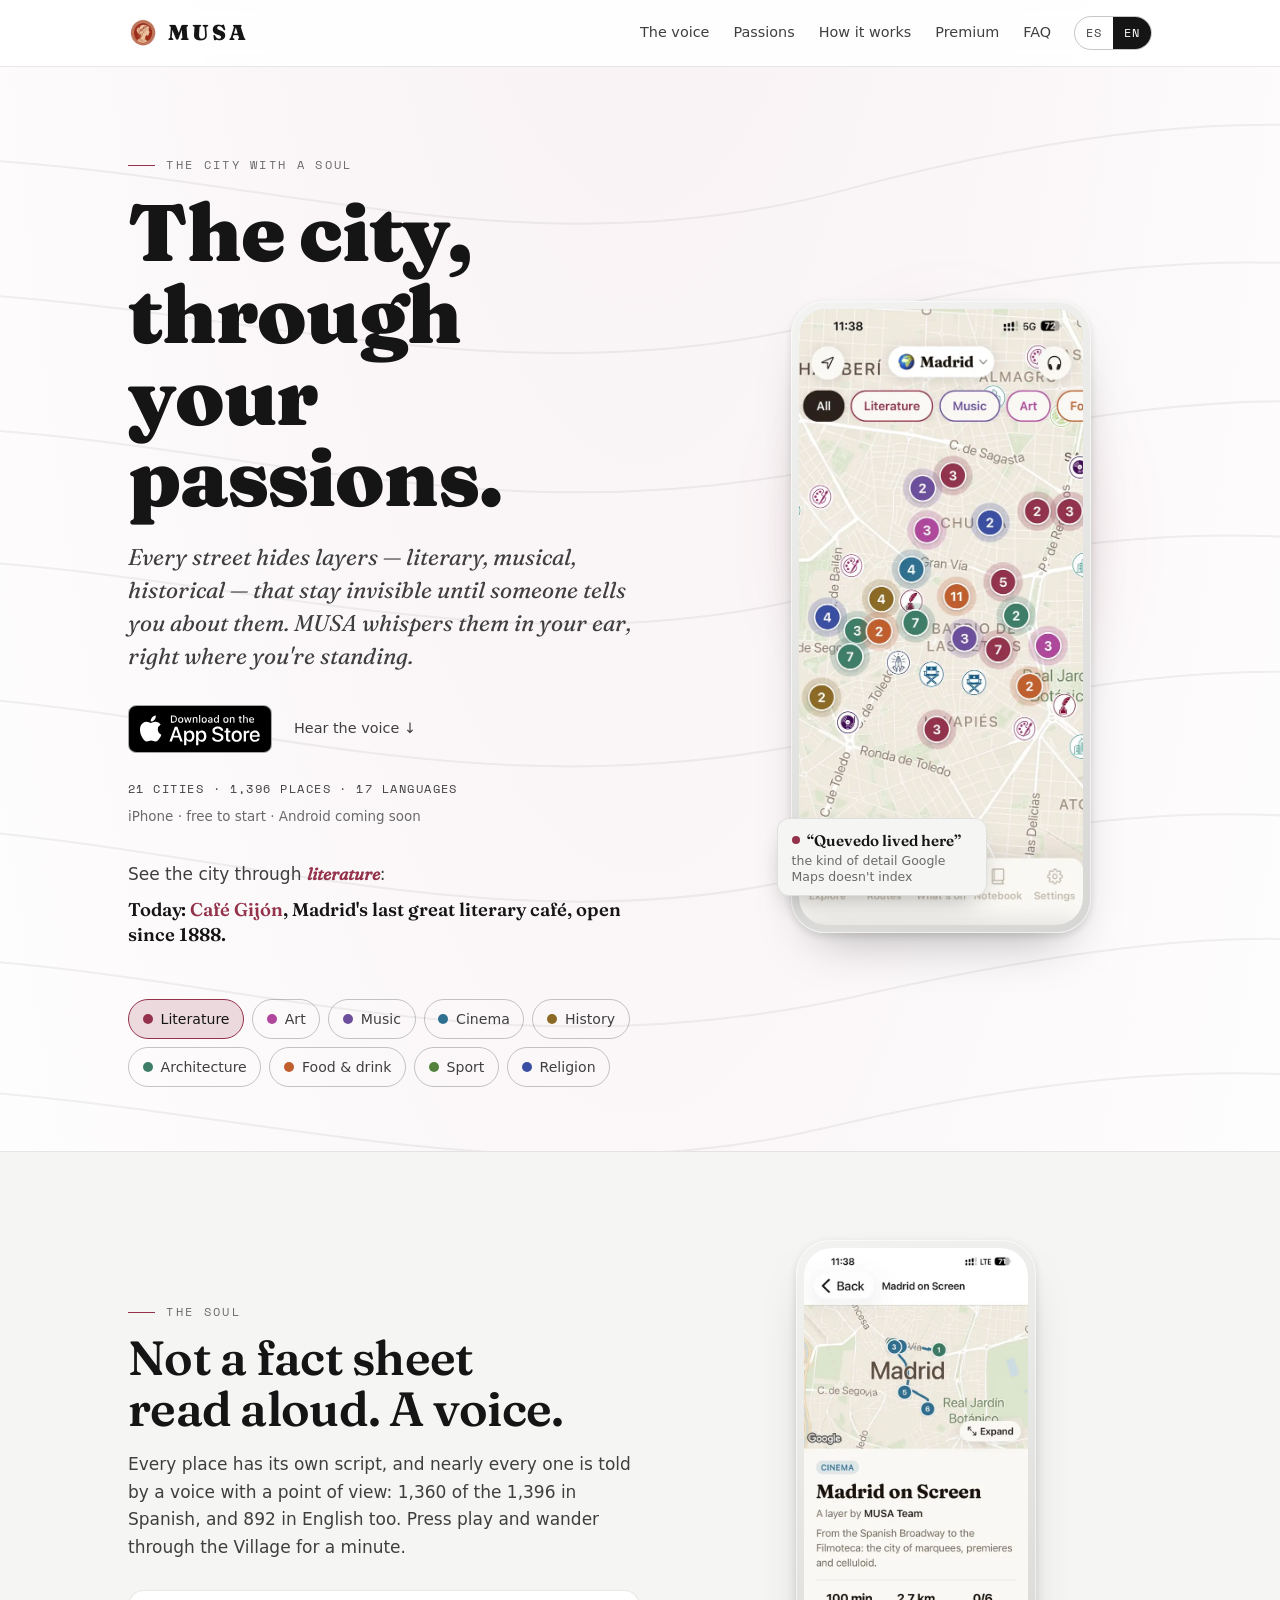
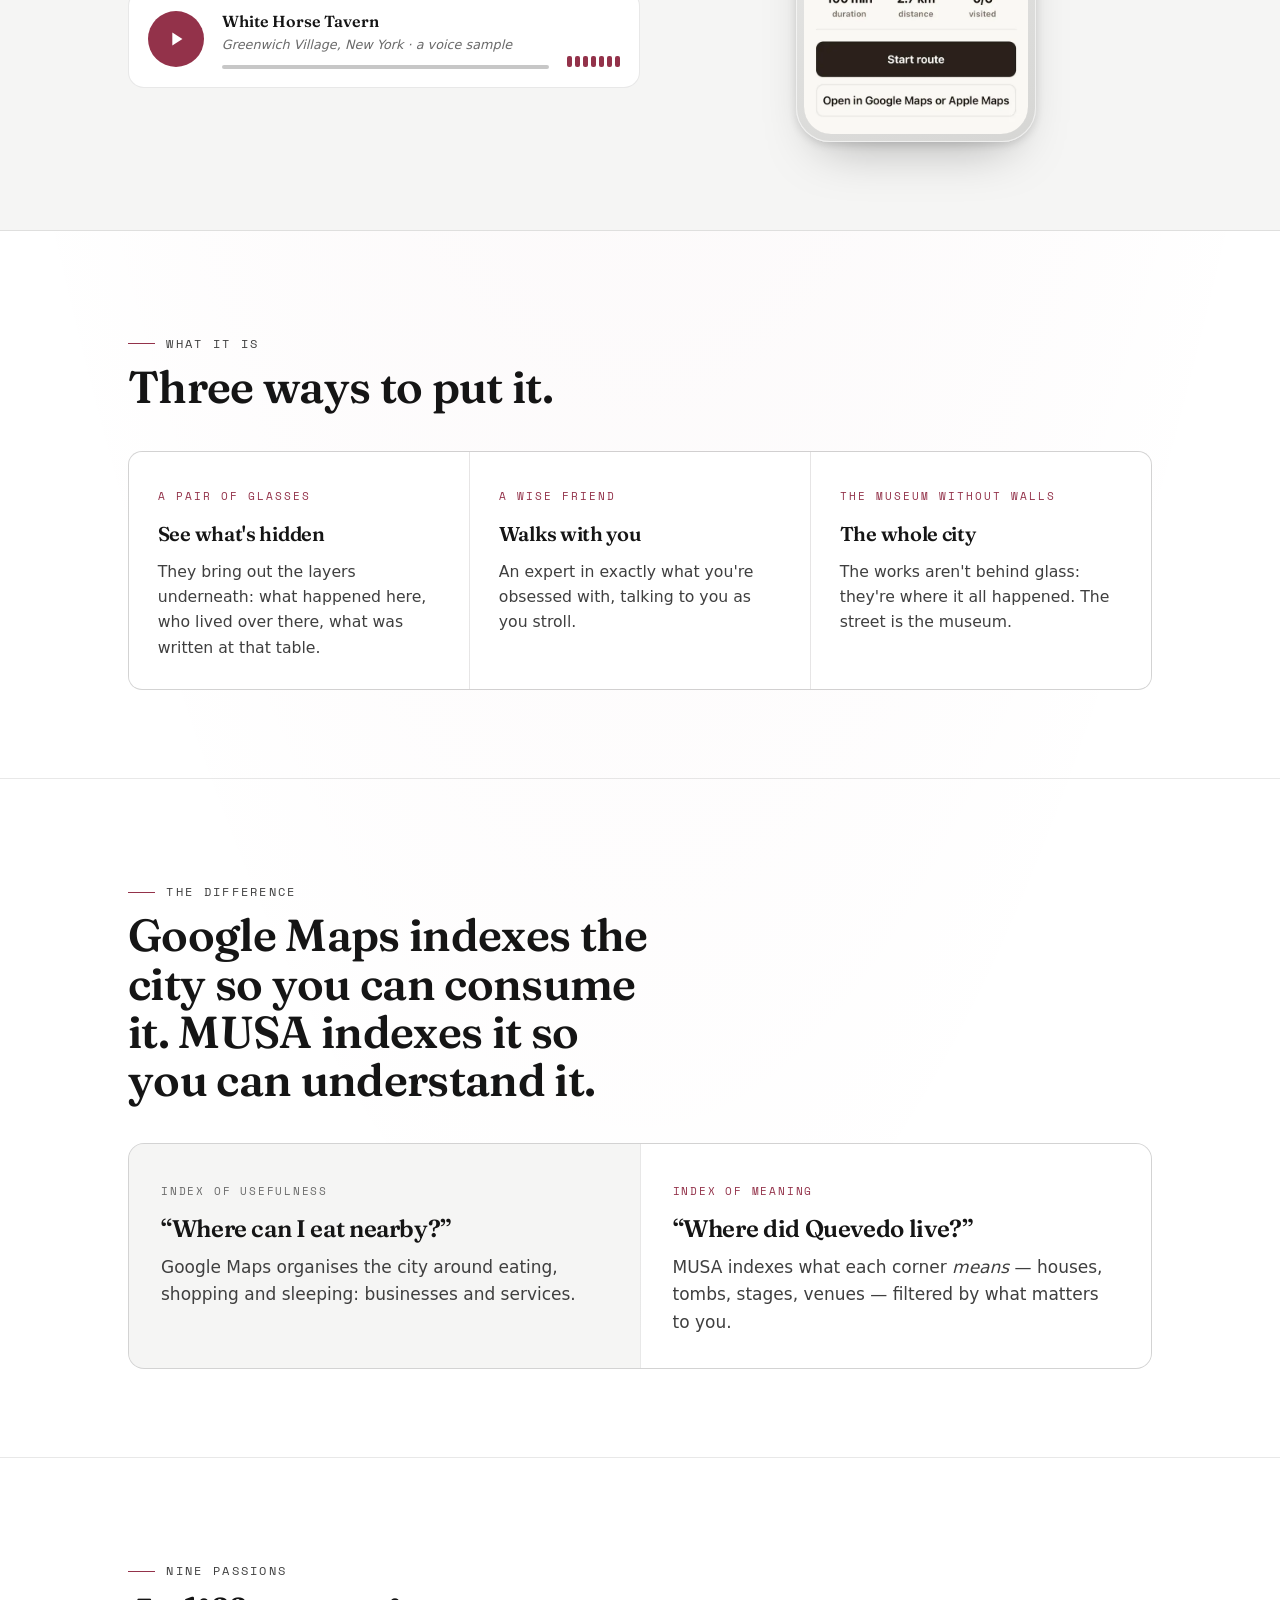
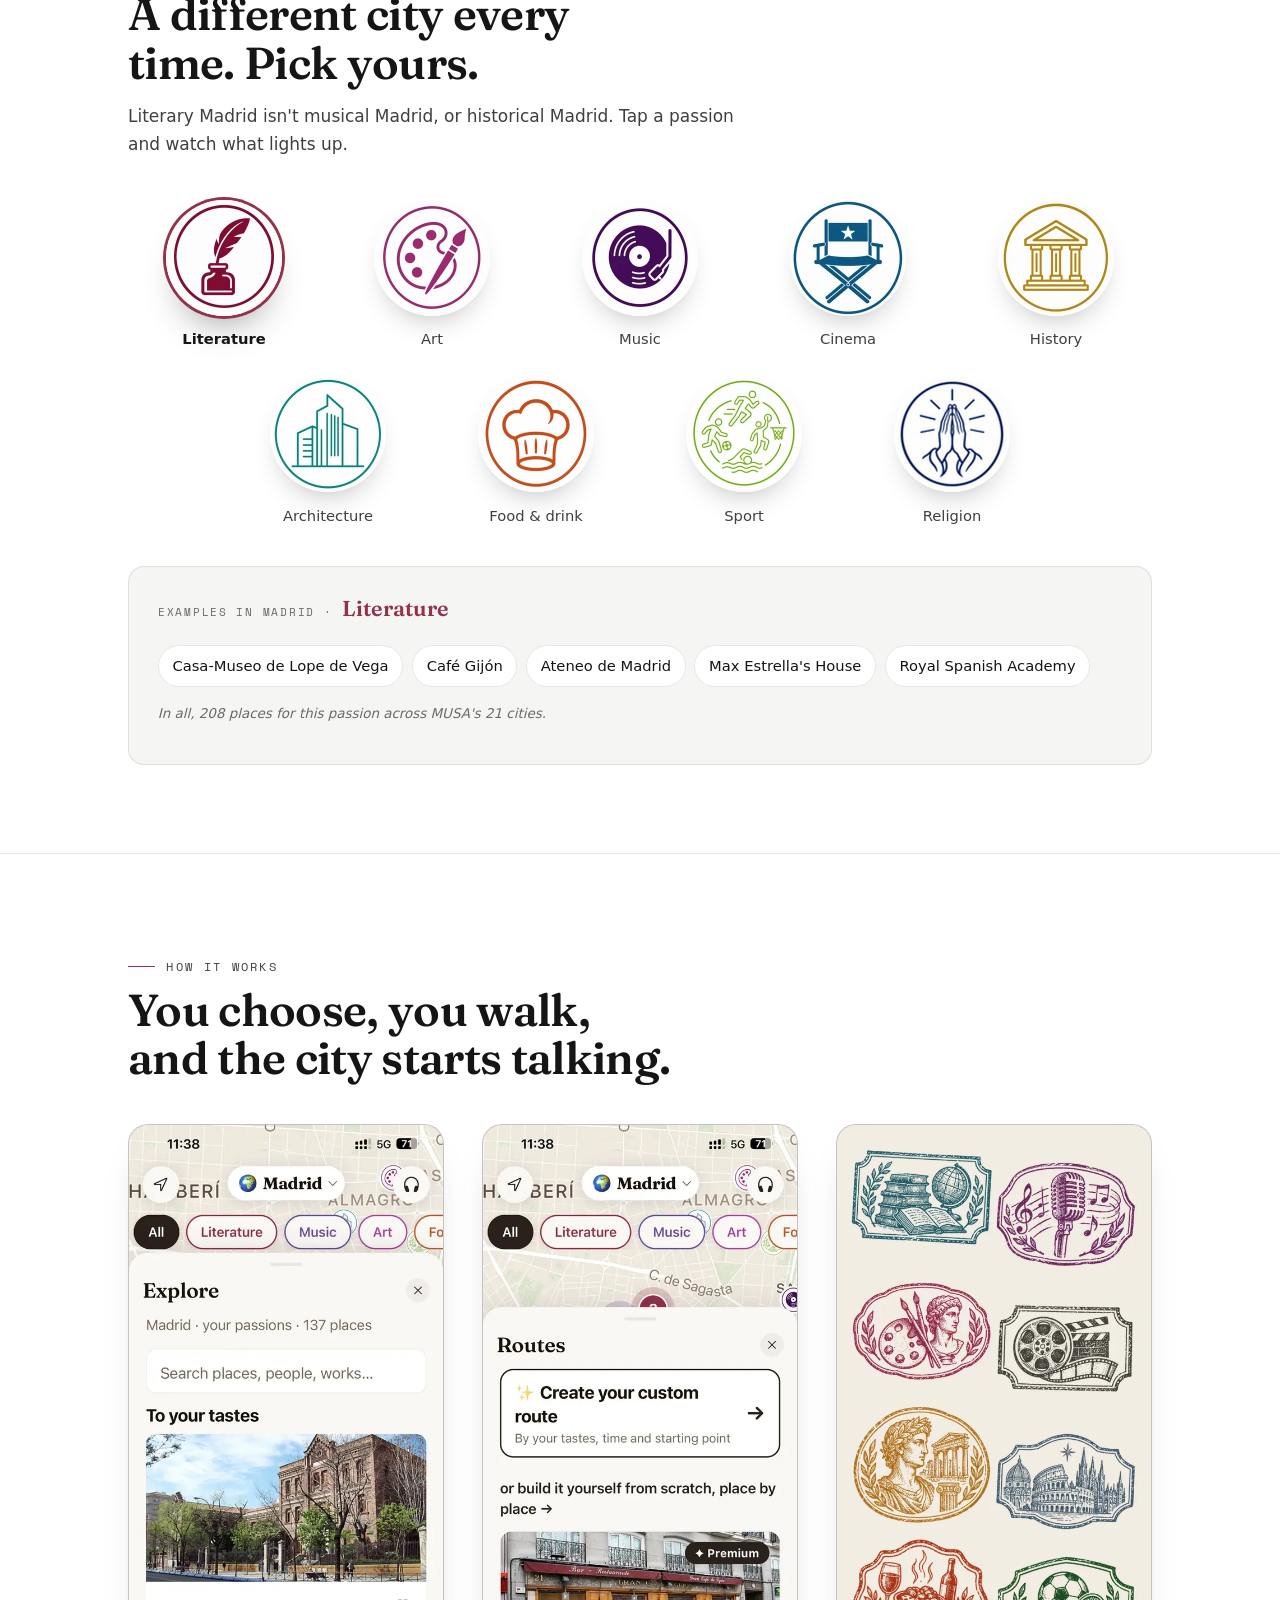
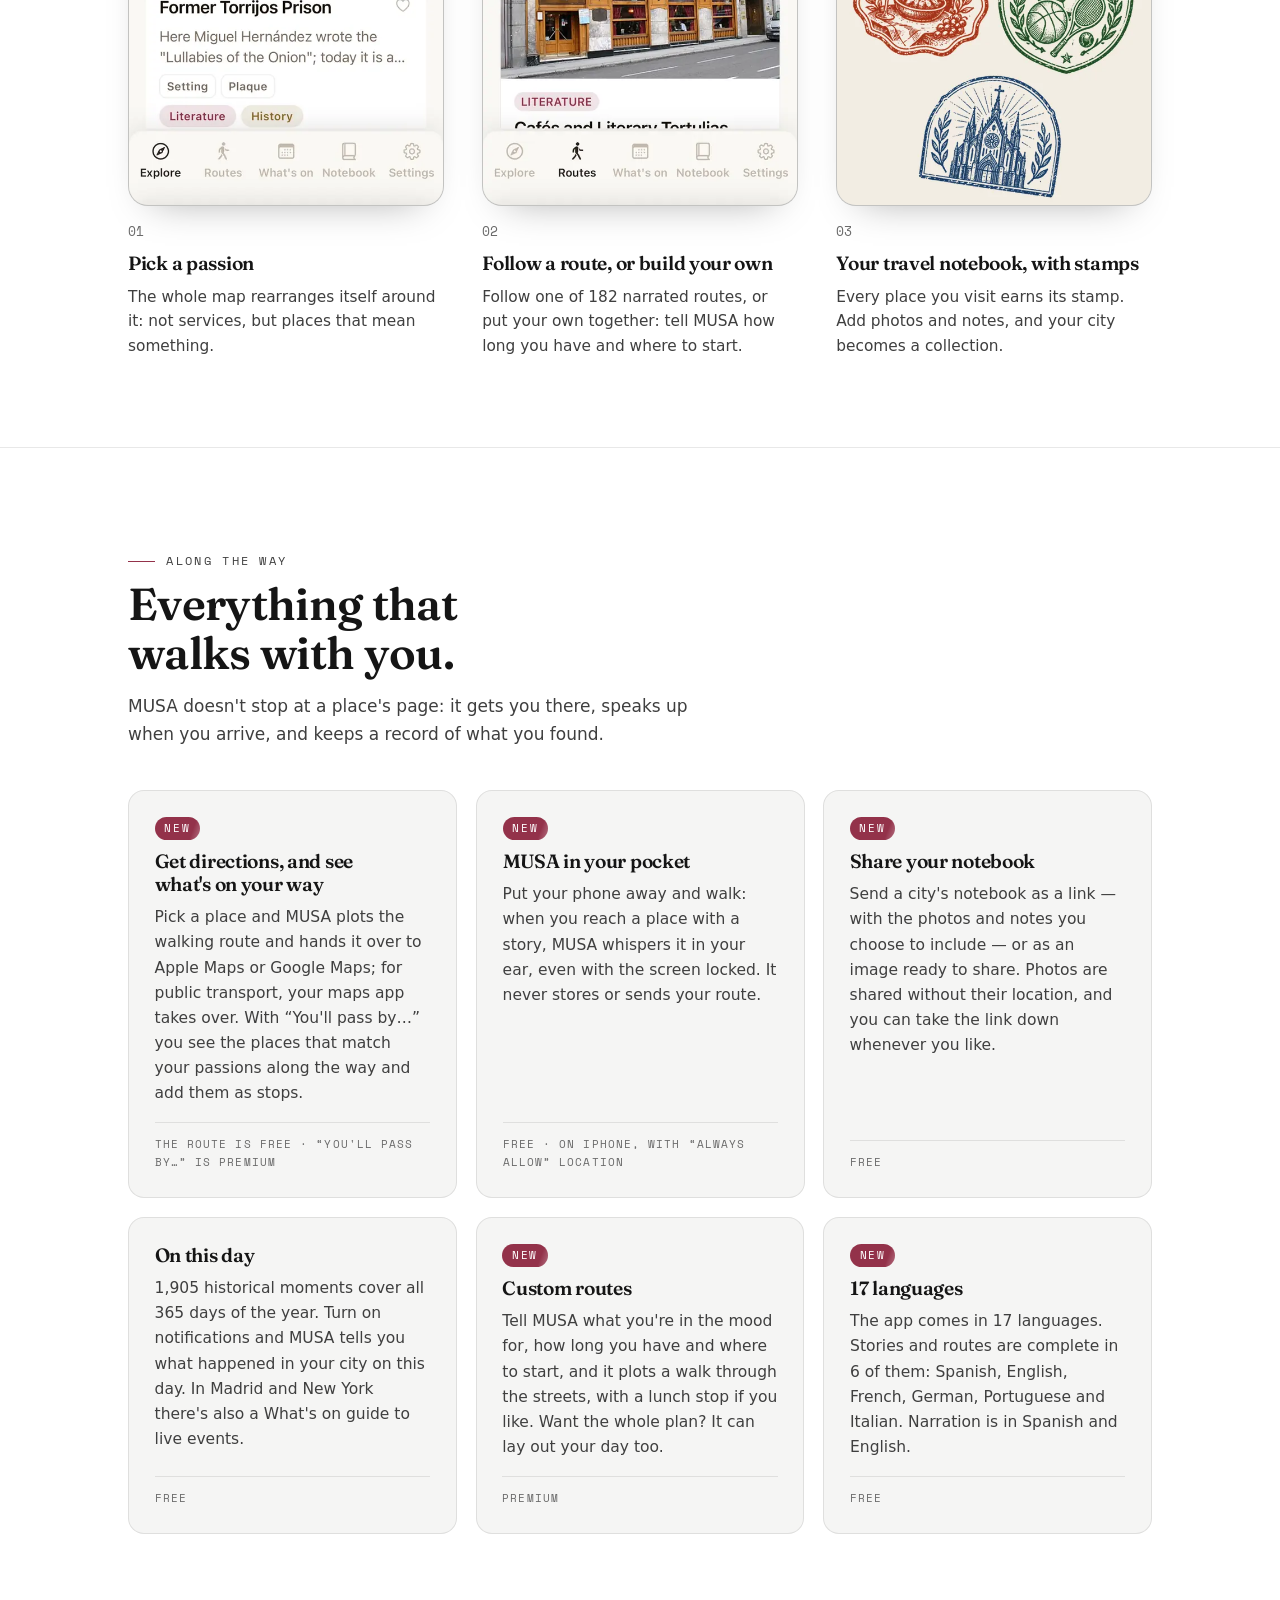
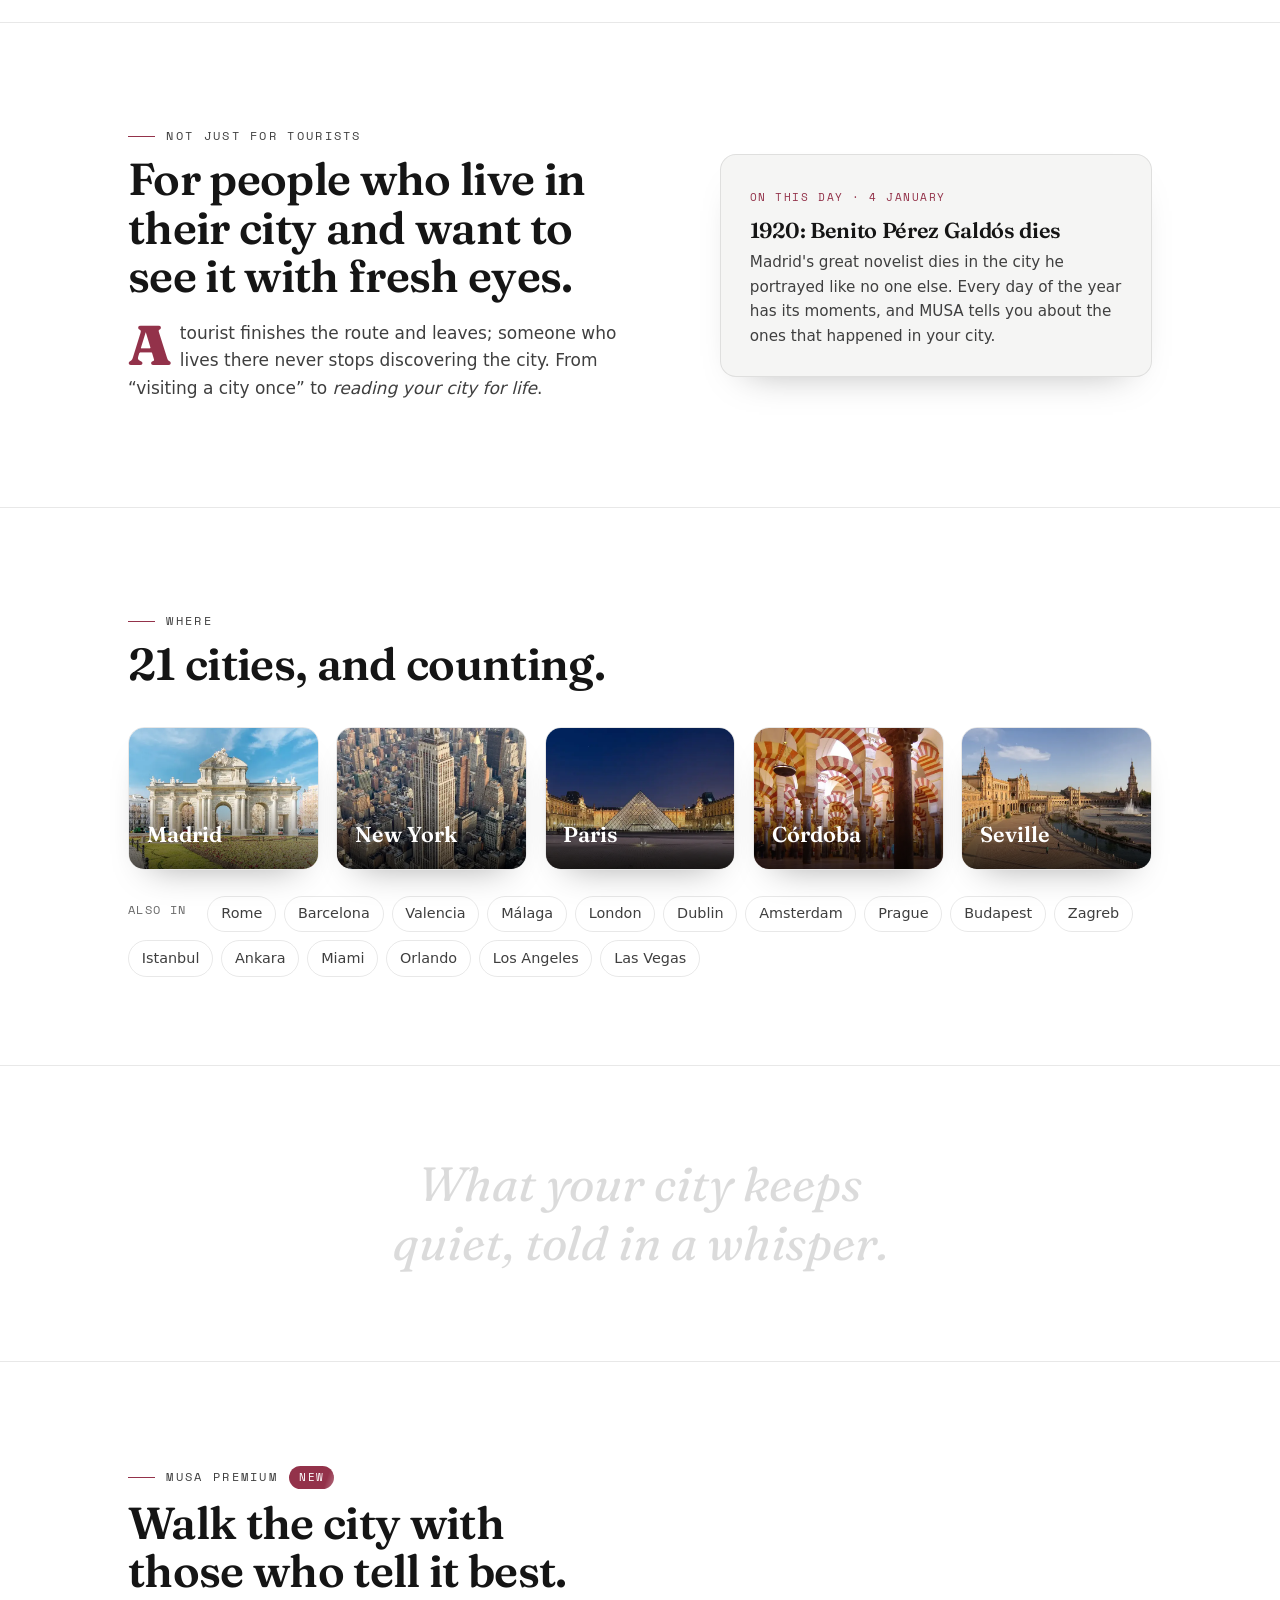
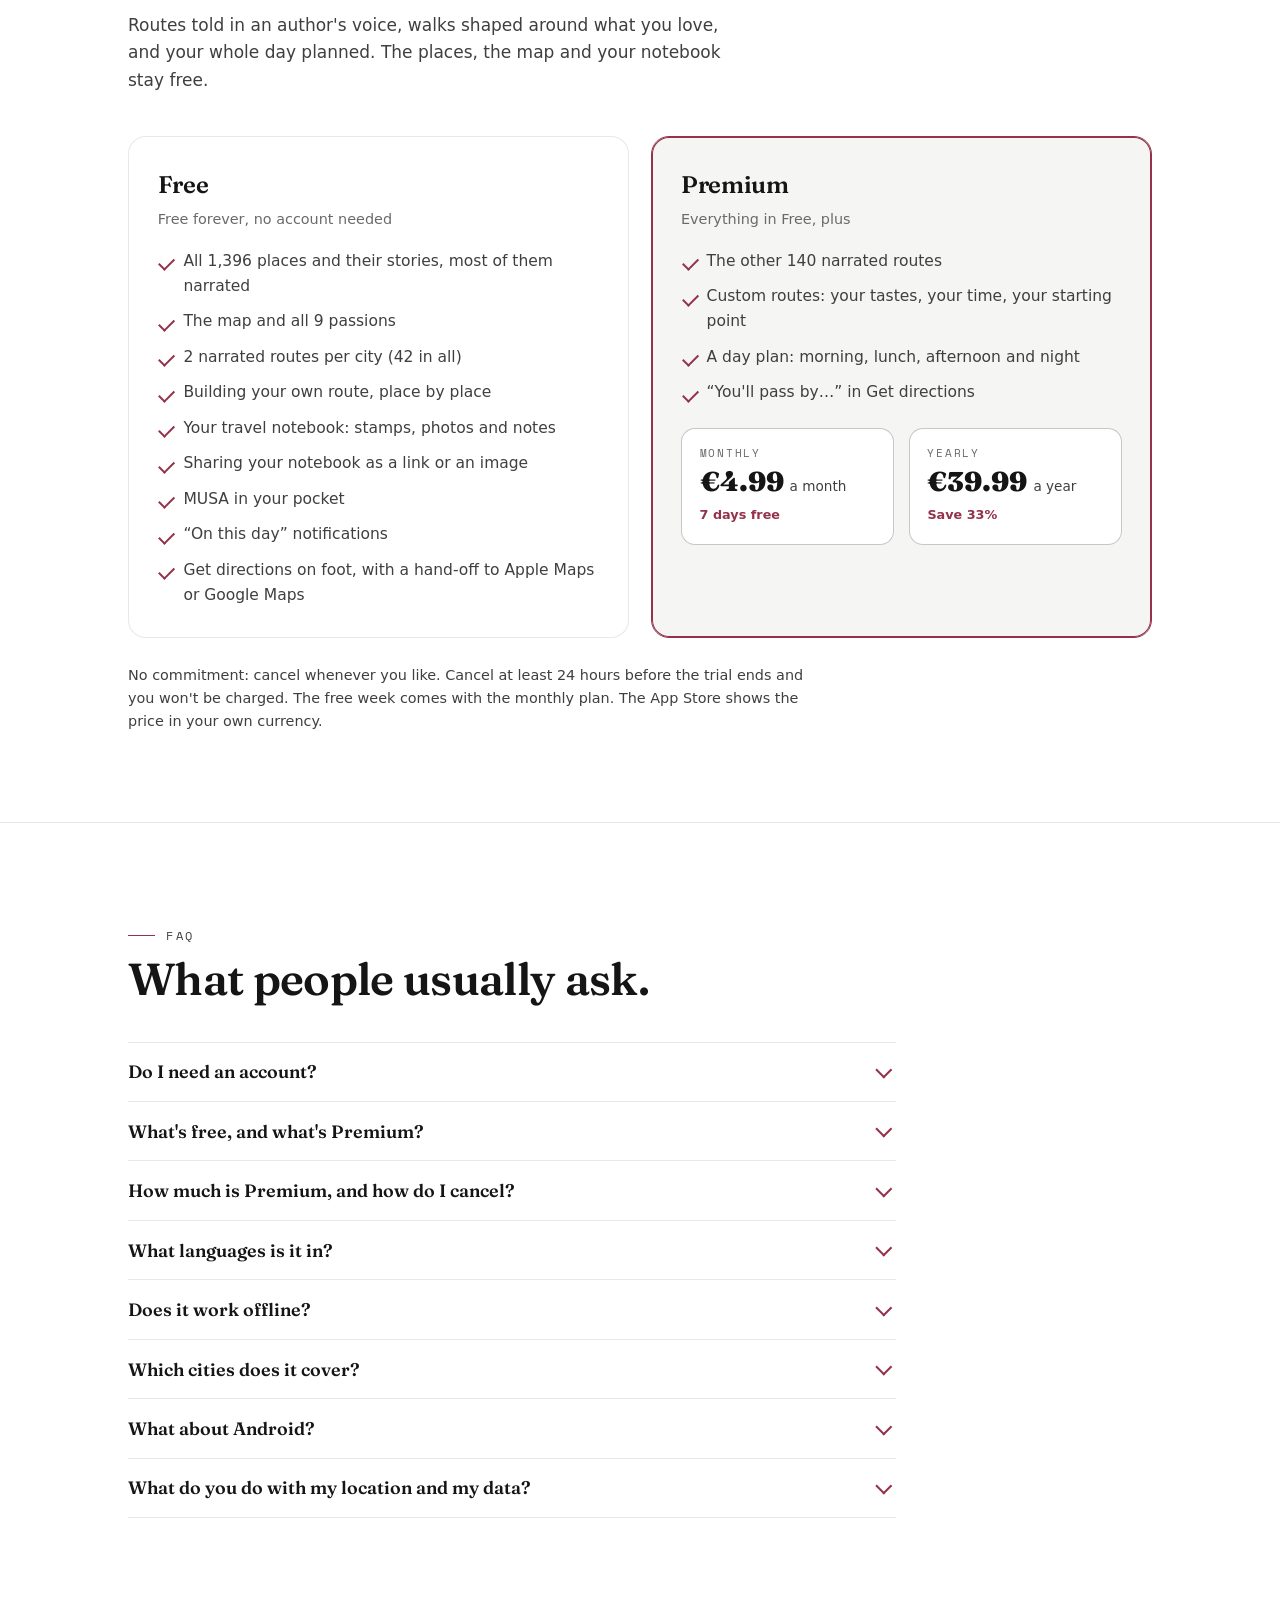
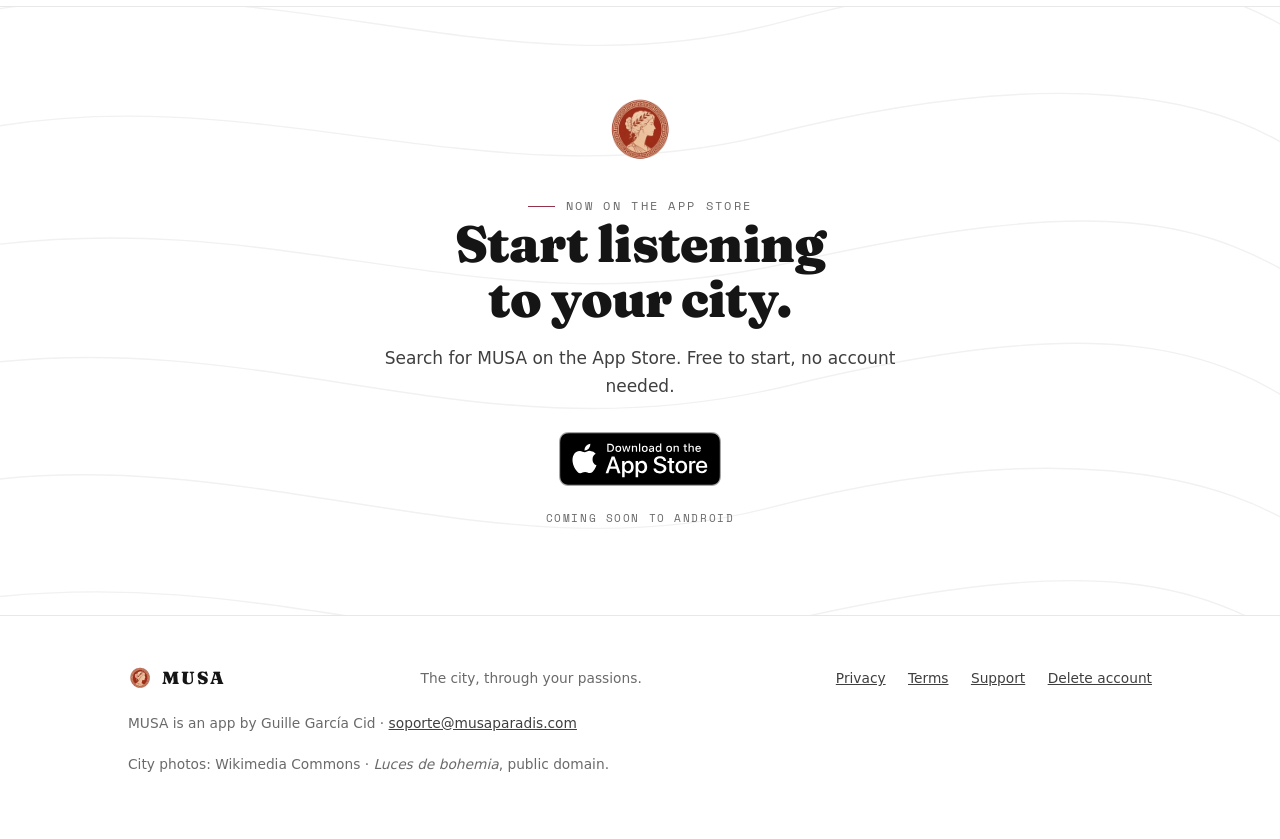
==== commit b26bbf03: "Portada: siempre en claro (web/landing de la app @ d376a25) Co-Authored-By: Claude Opus 5.5 <noreply" ====
--- a/en/index.html
+++ b/en/index.html
@@ -1,5 +1,5 @@
 <!doctype html>
-<html lang="en" data-p="literature">
+<html lang="en" data-p="literature" data-theme="light">
 <head>
 <meta charset="utf-8">
 <meta name="viewport" content="width=device-width, initial-scale=1">
@@ -9,8 +9,7 @@
 <link rel="alternate" hreflang="es" href="https://www.musaparadis.com/">
 <link rel="alternate" hreflang="en" href="https://www.musaparadis.com/en/">
 <link rel="alternate" hreflang="x-default" href="https://www.musaparadis.com/">
-<meta name="theme-color" content="#ffffff" media="(prefers-color-scheme: light)">
-<meta name="theme-color" content="#111112" media="(prefers-color-scheme: dark)">
+<meta name="theme-color" content="#ffffff">
 <meta property="og:type" content="website">
 <meta property="og:site_name" content="MUSA">
 <meta property="og:locale" content="en_GB">
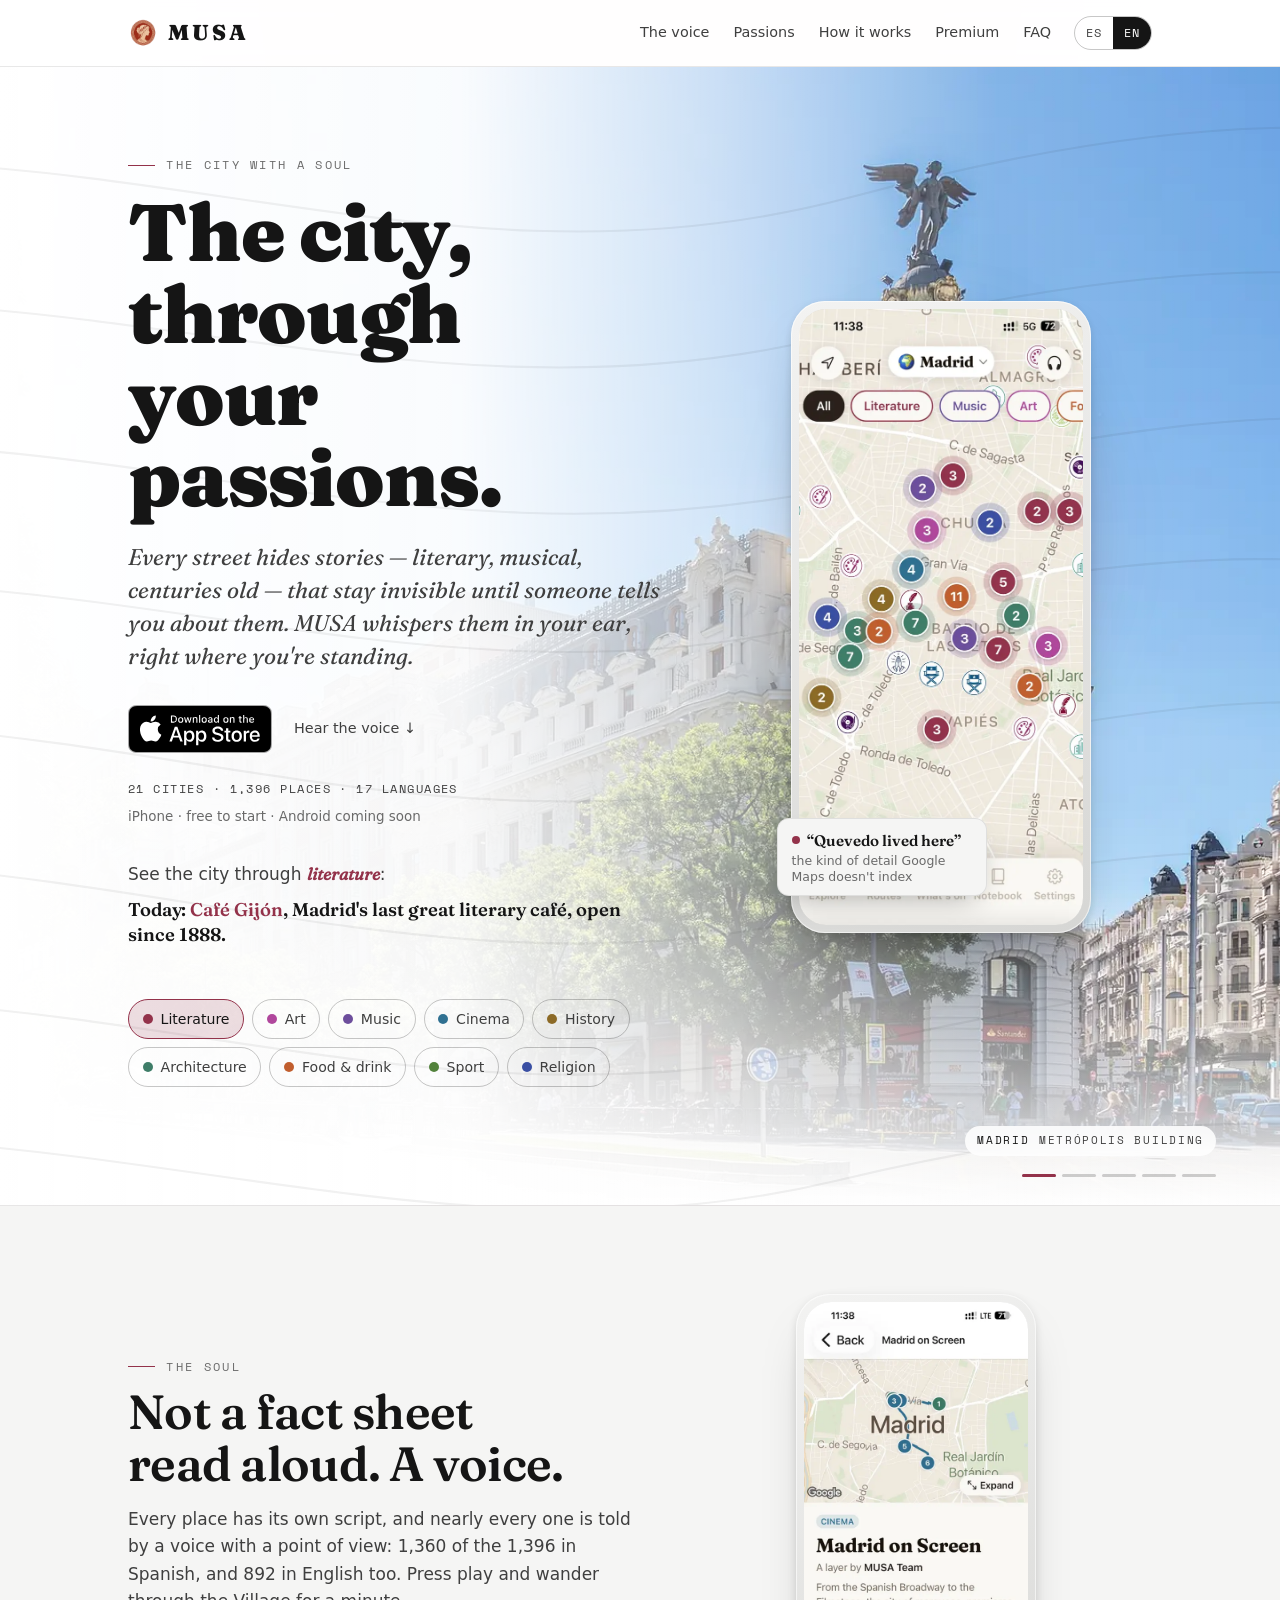
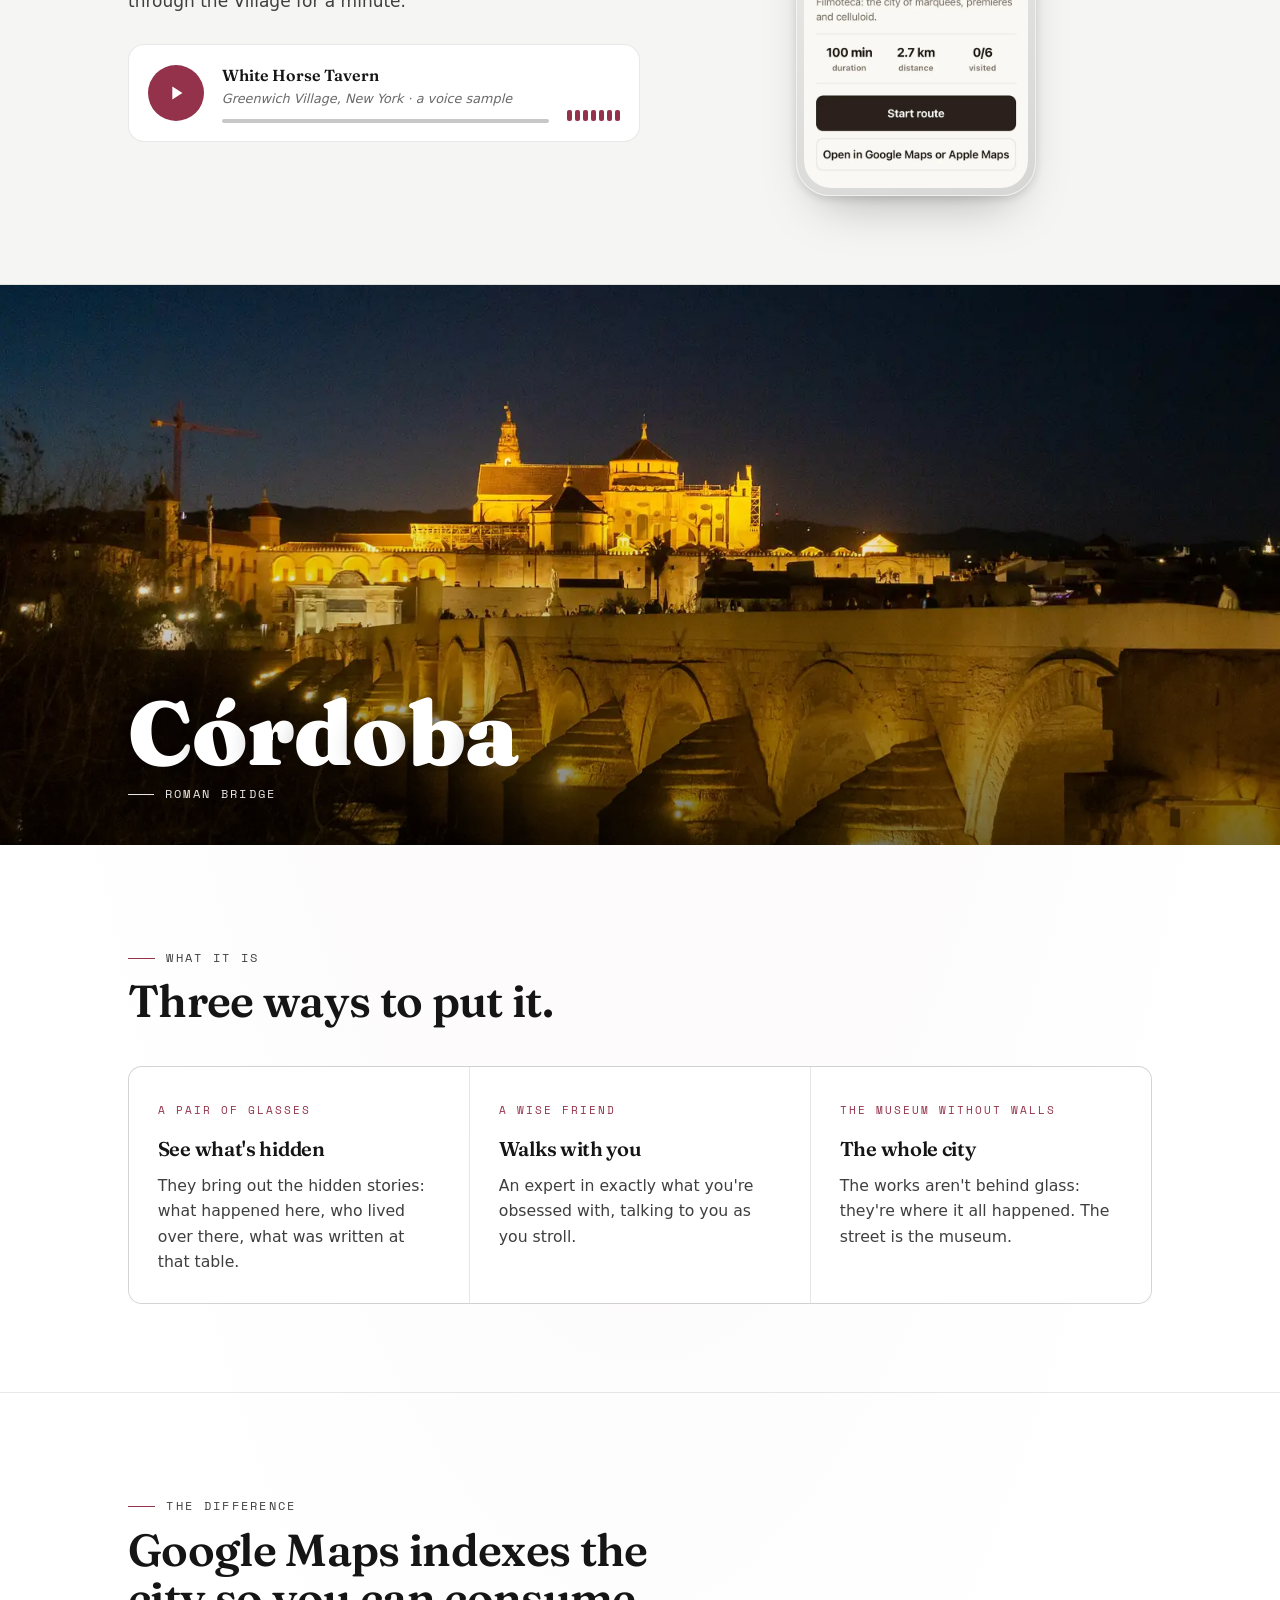
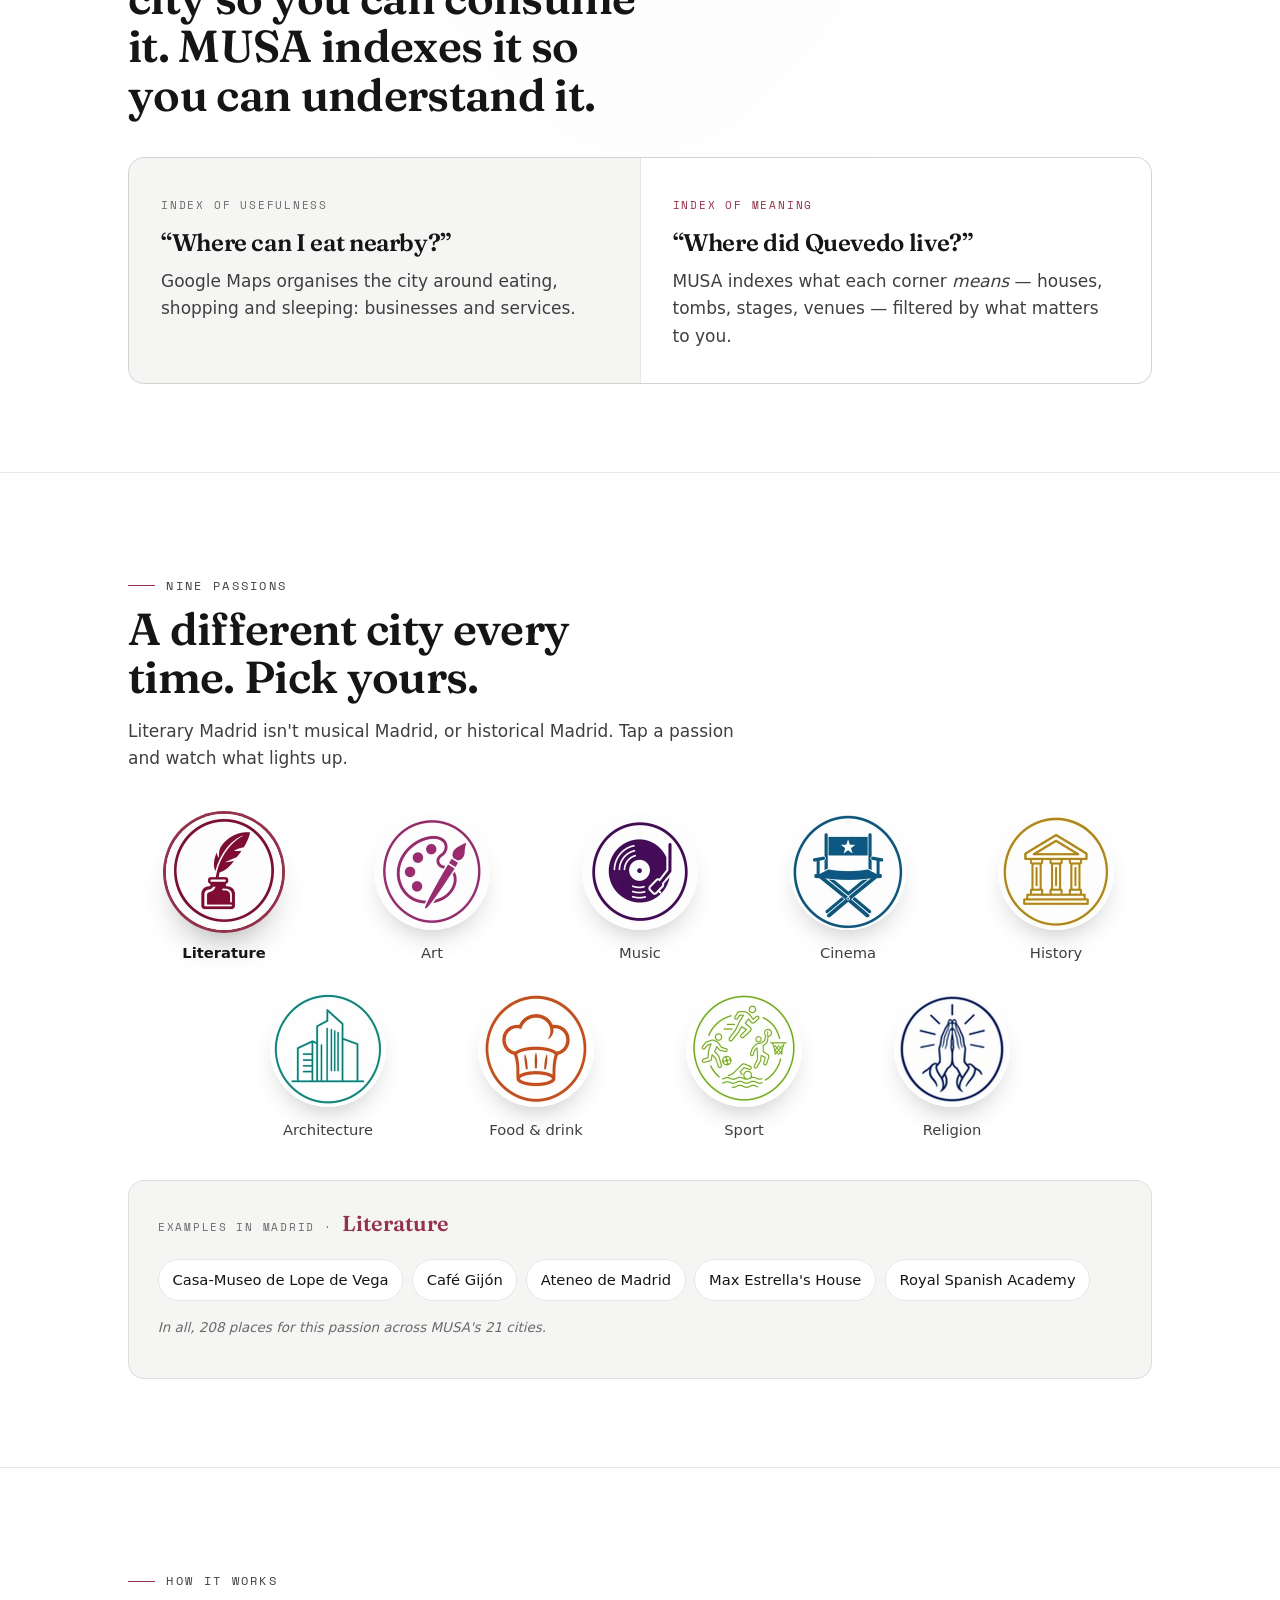
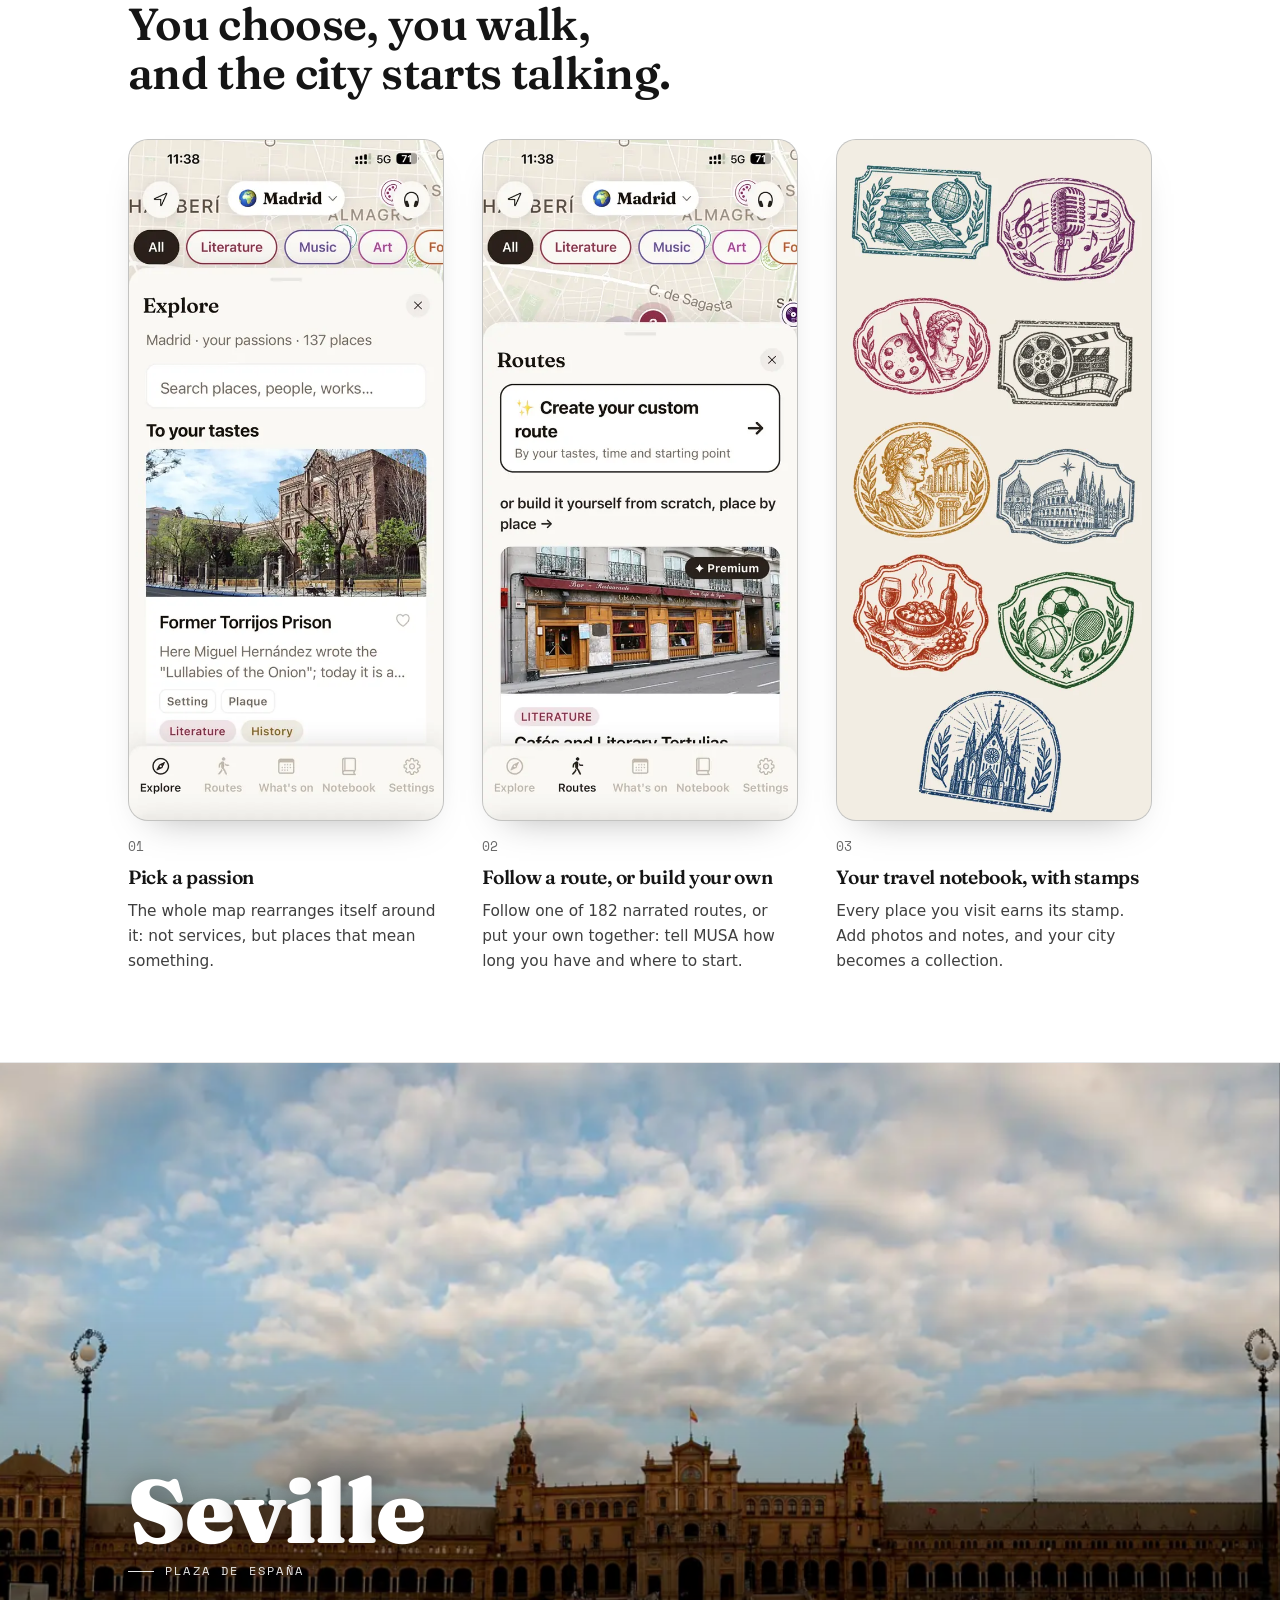
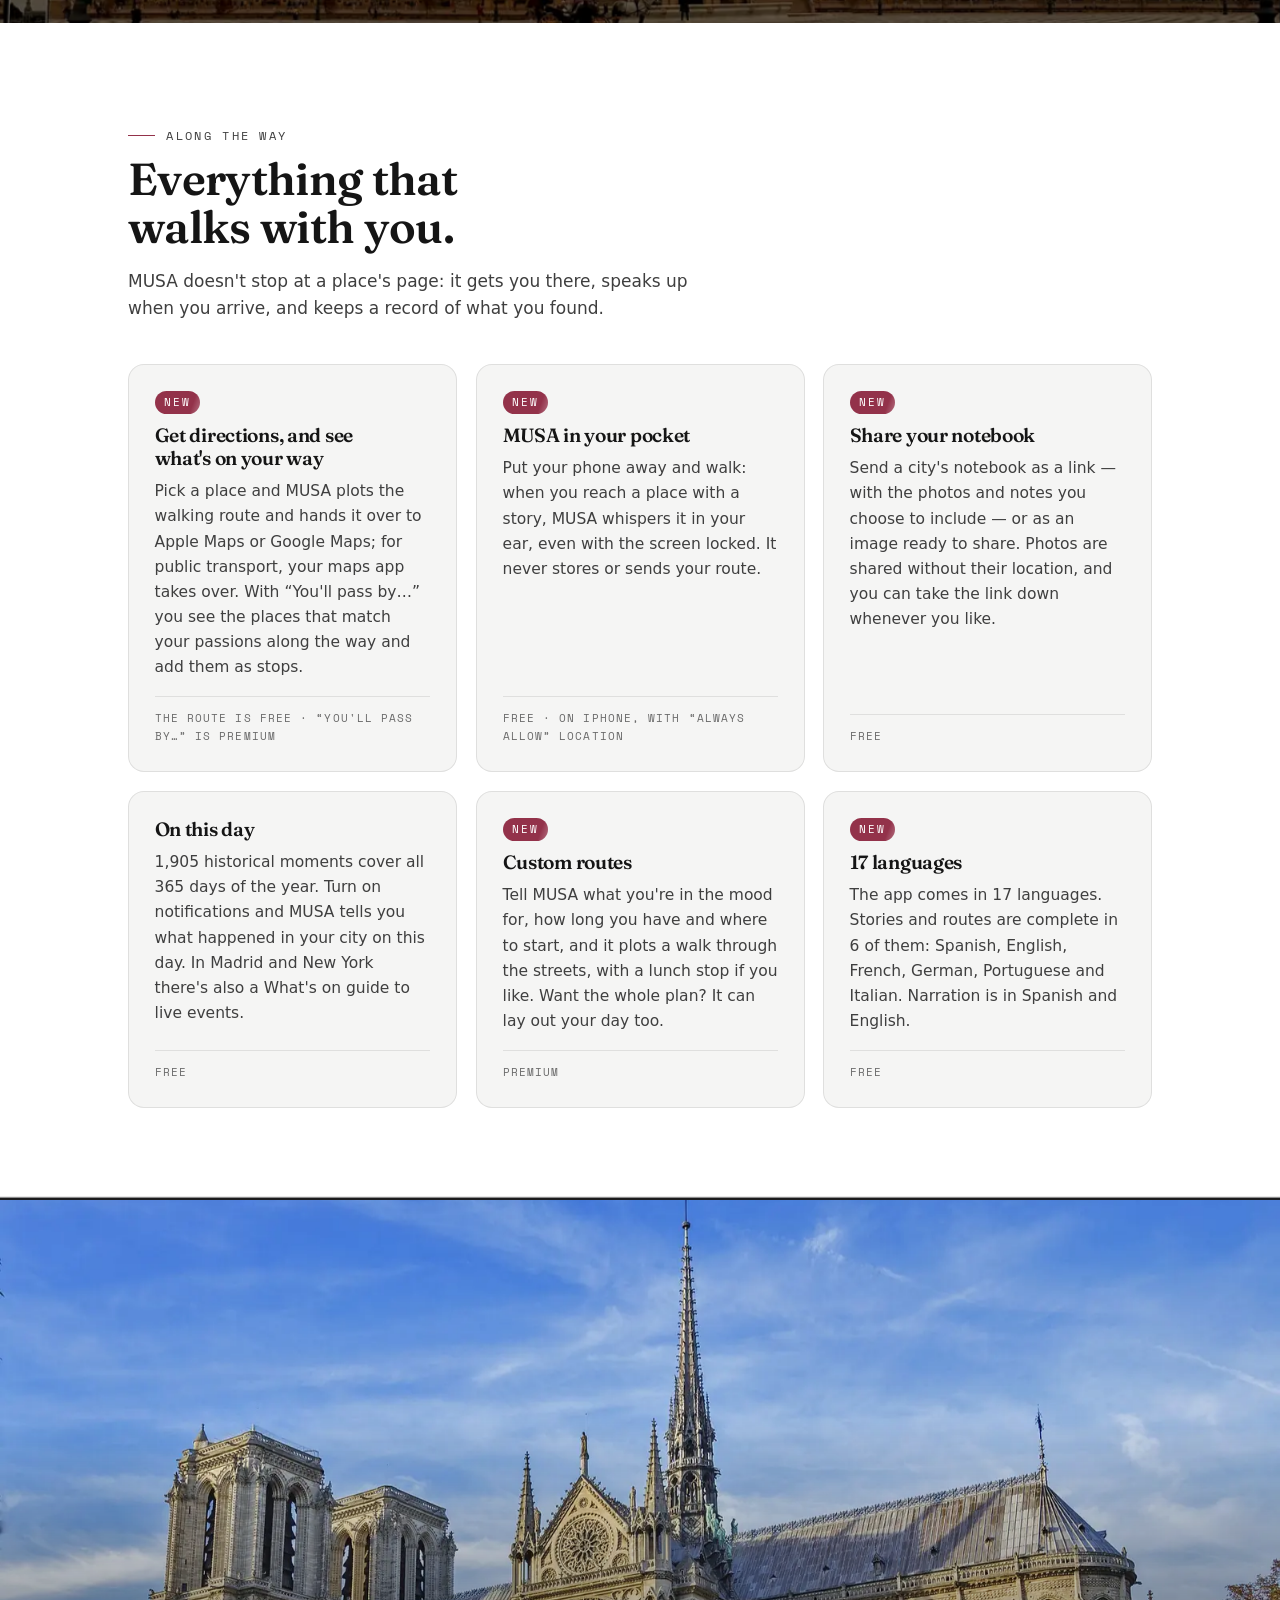
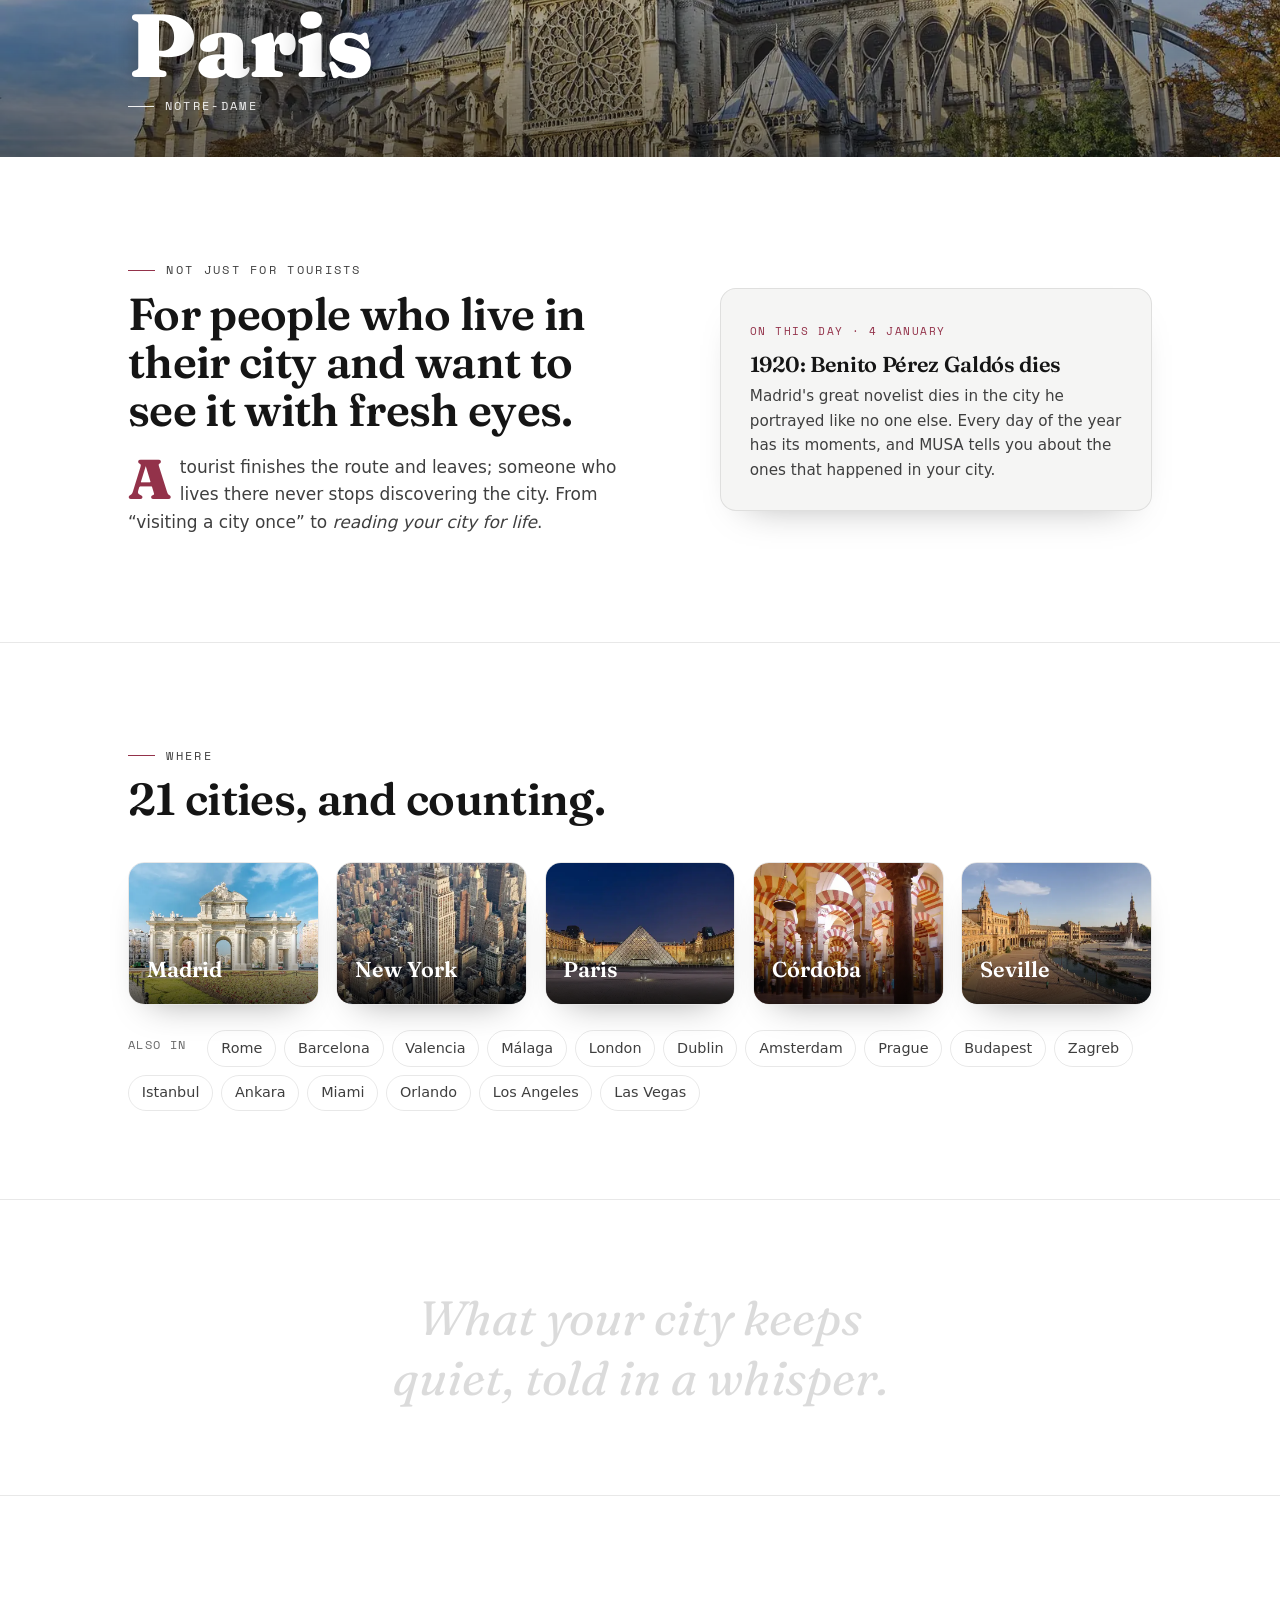
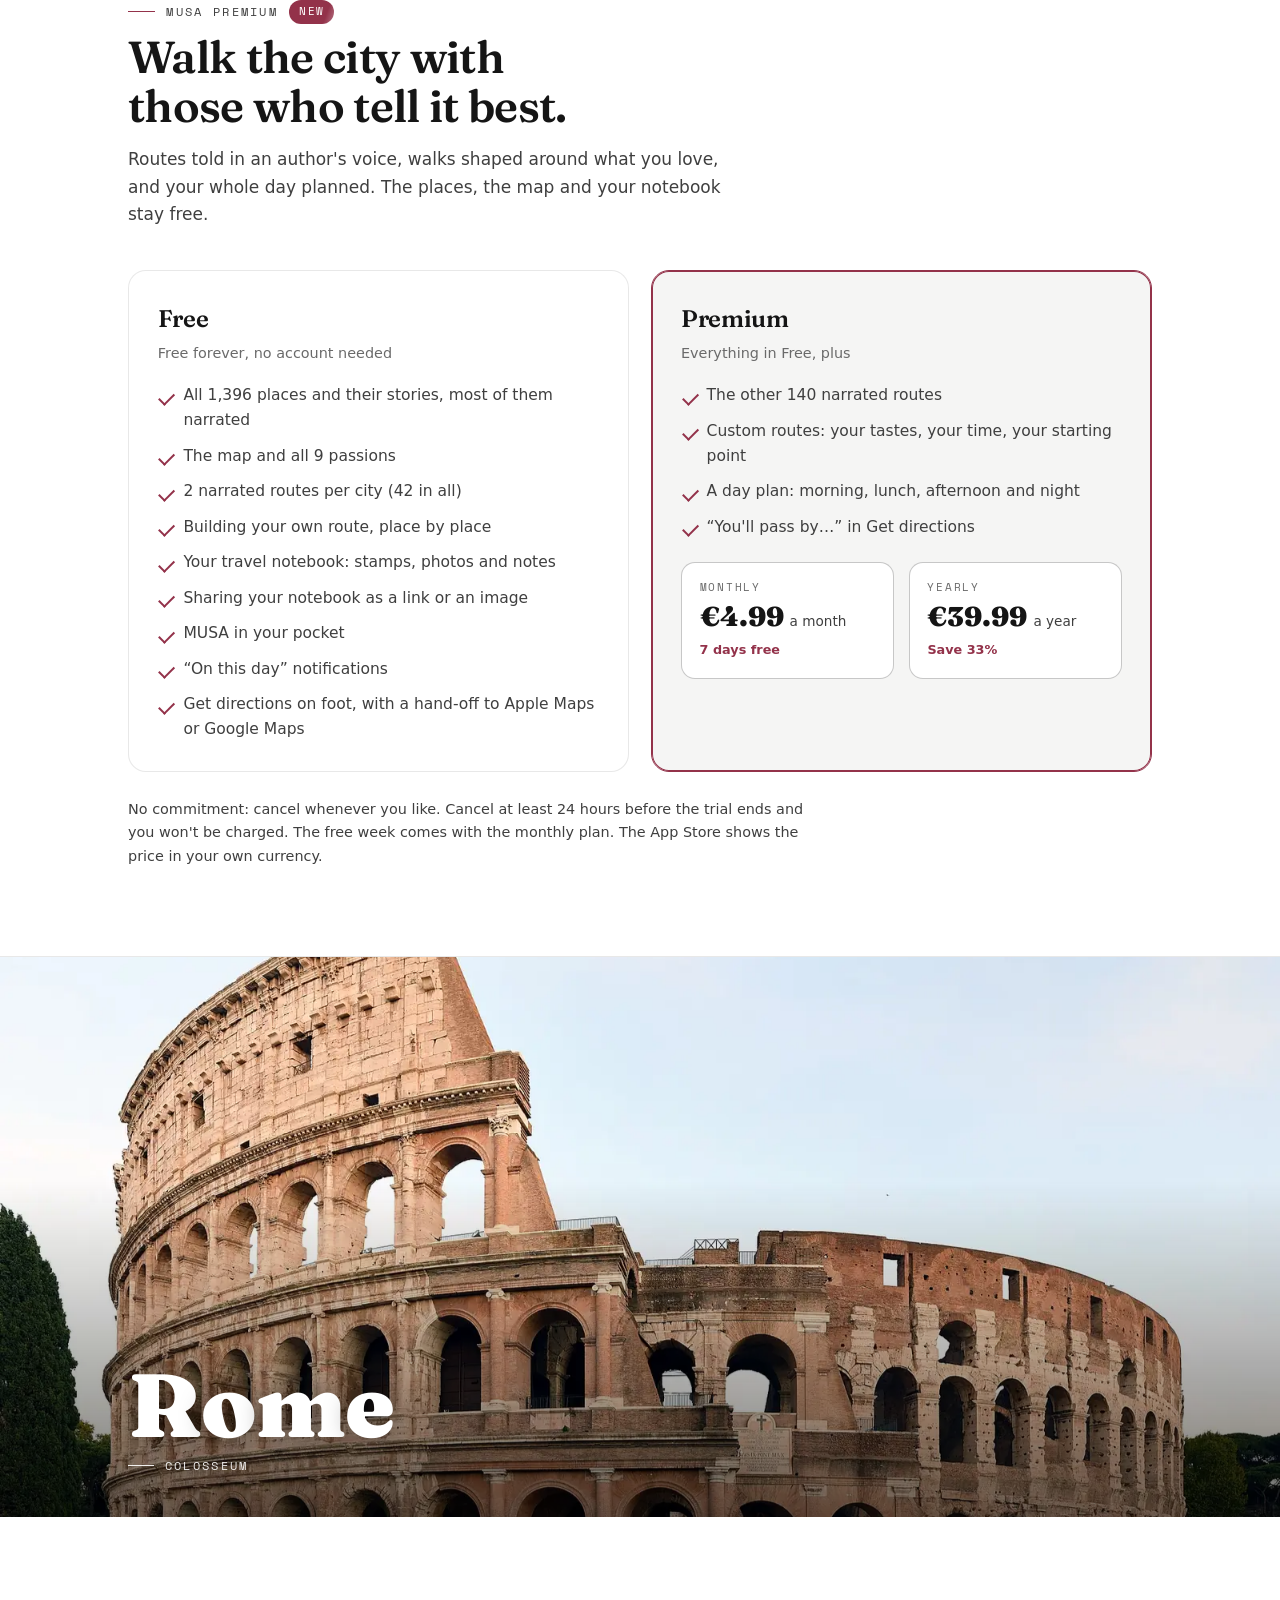
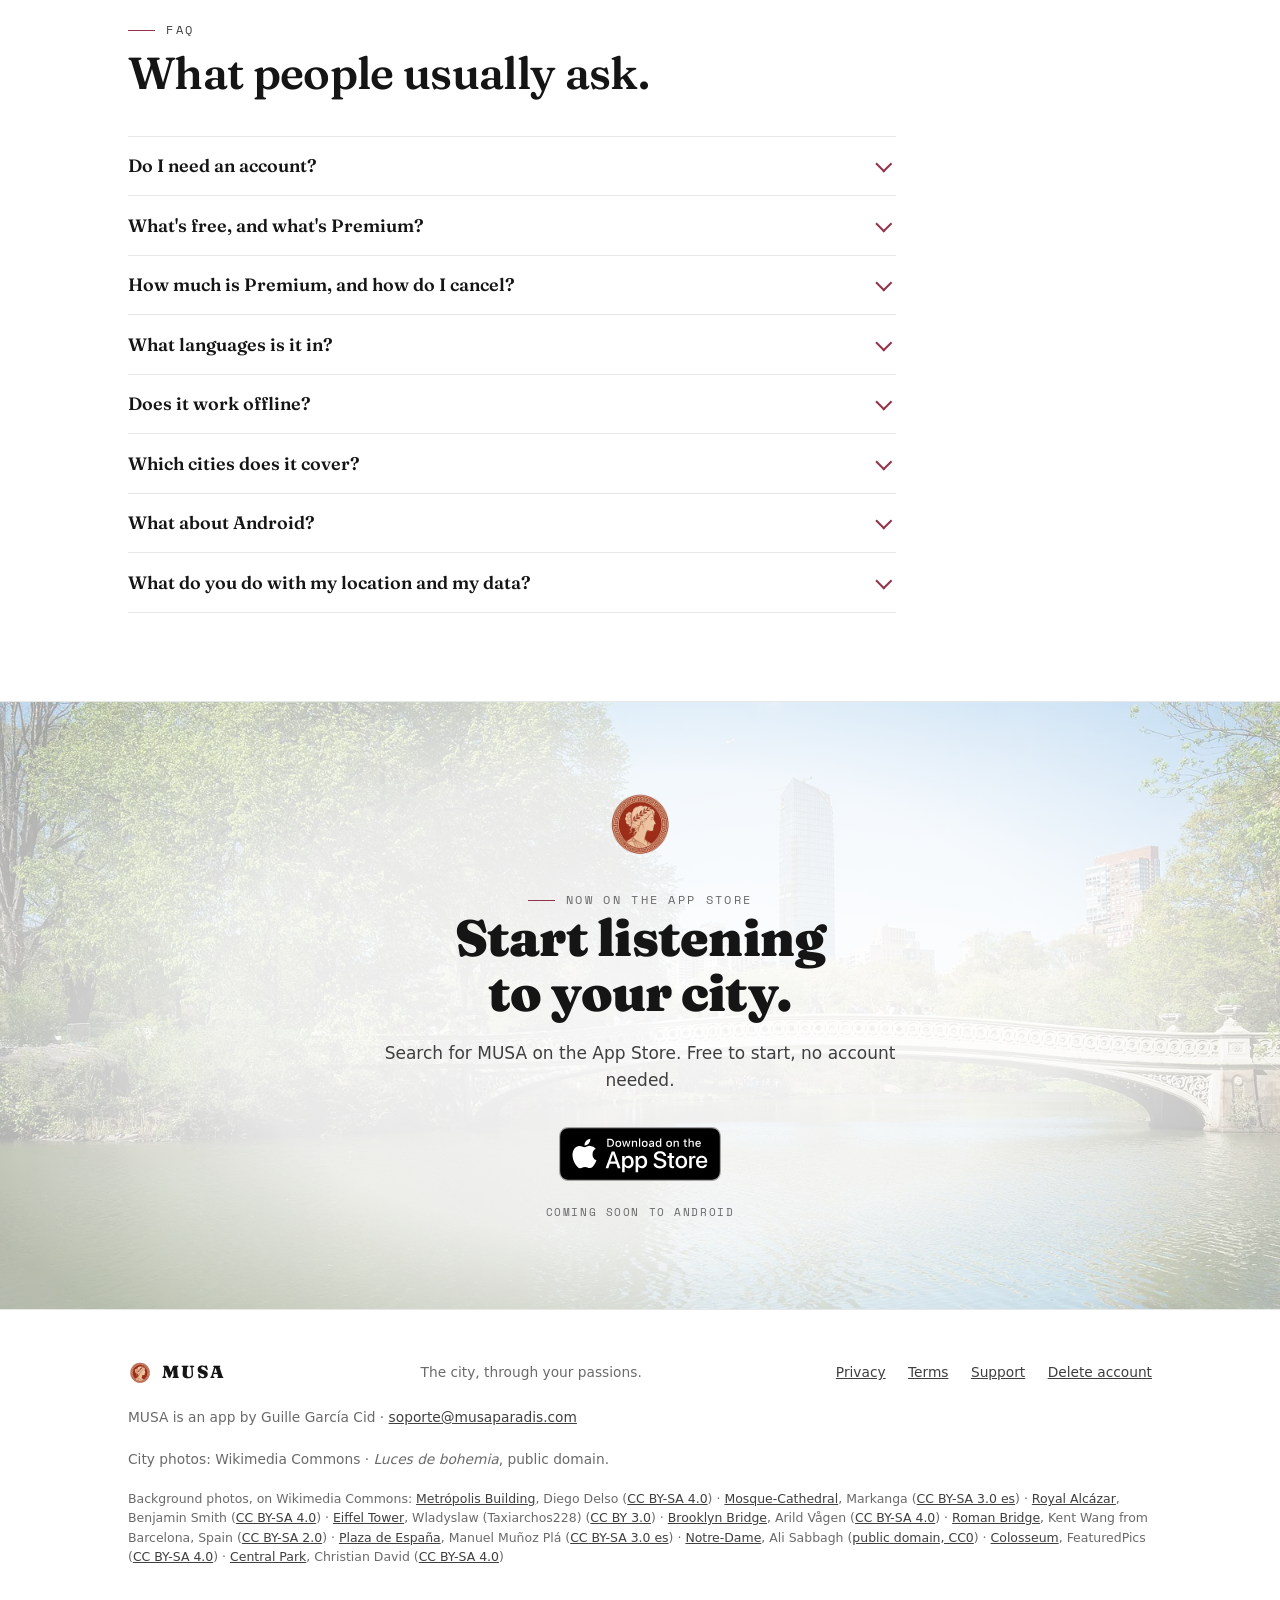
==== commit 0ff7f324: "Portada: fotos de ciudades, bandas, transiciones y textos nuevos (web/landing de la app @ e677317) C" ====
--- a/en/index.html
+++ b/en/index.html
@@ -30,7 +30,7 @@
 <link rel="preload" href="/assets/landing/fraunces-900.449683a2.woff2" as="font" type="font/woff2" crossorigin>
 <link rel="preload" href="/assets/landing/fraunces-600.6c521583.woff2" as="font" type="font/woff2" crossorigin>
 <script>document.documentElement.className+=' js'</script>
-<link rel="stylesheet" href="/assets/landing/landing.4c1684a6.css">
+<link rel="stylesheet" href="/assets/landing/landing.1721eb7f.css">
 <script type="application/ld+json">{"@context":"https://schema.org","@type":"MobileApplication","name":"MUSA","alternateName":"MUSA — The city, through your passions","description":"Pick a passion and the map rearranges itself into places that mean something, told in an author's voice as you walk. 21 cities, 1,396 places, 182 routes, and an app in 17 languages. For iPhone.","url":"https://www.musaparadis.com/en/","inLanguage":["es","en","fr","it","de","pt","ar","zh","ja","ko","nl","ru","pl","tr","cs","hu","hr"],"operatingSystem":"iOS","applicationCategory":"TravelApplication","downloadUrl":"https://apps.apple.com/app/id6795834796","installUrl":"https://apps.apple.com/app/id6795834796","image":"https://www.musaparadis.com/og-en.jpg","author":{"@type":"Person","name":"Guille García Cid"},"offers":{"@type":"Offer","price":"0","priceCurrency":"EUR"}}</script>
 <script type="application/ld+json">{"@context":"https://schema.org","@type":"FAQPage","name":"Frequently asked questions about MUSA","inLanguage":"en","mainEntity":[{"@type":"Question","name":"Do I need an account?","acceptedAnswer":{"@type":"Answer","text":"No. You can use MUSA, and even subscribe, without creating an account. An account is optional: it saves your notebook in the cloud so it follows you to a new phone."}},{"@type":"Question","name":"What's free, and what's Premium?","acceptedAnswer":{"@type":"Answer","text":"Free: all 1,396 places and their stories, most of them with narration, the map, your travel notebook, 2 narrated routes per city, MUSA in your pocket and the “On this day” notifications. Premium opens the other 140 narrated routes, custom routes, the day plan and “You'll pass by…”."}},{"@type":"Question","name":"How much is Premium, and how do I cancel?","acceptedAnswer":{"@type":"Answer","text":"€4.99 a month with 7 days free, or €39.99 a year. No commitment: you manage the subscription in the App Store (Settings › your name › Subscriptions) and can cancel whenever you like. Cancel at least 24 hours before the trial ends and you won't be charged. The App Store shows the price in your own currency."}},{"@type":"Question","name":"What languages is it in?","acceptedAnswer":{"@type":"Answer","text":"The app is in 17 languages. Stories and routes are complete in Spanish, English, French, German, Portuguese and Italian, and narration is in Spanish and English."}},{"@type":"Question","name":"Does it work offline?","acceptedAnswer":{"@type":"Answer","text":"Partly. Places and routes are stored inside the app, in Spanish, and open even with no signal; in other languages the translation needs a connection. Voices, photos and street-by-street walking routes need one too."}},{"@type":"Question","name":"Which cities does it cover?","acceptedAnswer":{"@type":"Answer","text":"21 cities: Madrid, New York, Paris, Córdoba, Seville, Rome, Barcelona, Valencia, Málaga, London, Dublin, Amsterdam, Prague, Budapest, Zagreb, Istanbul, Ankara, Miami, Orlando, Los Angeles, and Las Vegas. More are on the way."}},{"@type":"Question","name":"What about Android?","acceptedAnswer":{"@type":"Answer","text":"Coming soon to Google Play. There's no date yet: for now MUSA is for iPhone only."}},{"@type":"Question","name":"What do you do with my location and my data?","acceptedAnswer":{"@type":"Answer","text":"You can use MUSA anonymously, and your data is never sold. Location is only used if you allow it, and MUSA in your pocket does the matching on your phone itself: it never stores or sends your route. It's all spelled out in the privacy policy, and you can delete your account at any time."}}]}</script>
 </head>
@@ -64,12 +64,13 @@
 
 <main id="main">
   <section class="hero">
+    <div class="hph" aria-hidden="true"><div class="hph-i on"><img src="/assets/landing/photo-edificio-metropolis.eb1af89c.webp" srcset="/assets/landing/photo-edificio-metropolis-s.c6f8d5aa.webp 800w, /assets/landing/photo-edificio-metropolis.eb1af89c.webp 1600w" sizes="100vw" width="1600" height="1090" alt="" style="object-position:62% 45%" fetchpriority="high" decoding="async"></div><div class="hph-i"><img data-src="/assets/landing/photo-mezquita-catedral-cordoba.717e92a4.webp" data-srcset="/assets/landing/photo-mezquita-catedral-cordoba-s.cbec856d.webp 800w, /assets/landing/photo-mezquita-catedral-cordoba.717e92a4.webp 1600w" sizes="100vw" width="1600" height="1200" alt="" style="object-position:50% 55%" loading="lazy" decoding="async"></div><div class="hph-i"><img data-src="/assets/landing/photo-real-alcazar-sevilla.bade349f.webp" data-srcset="/assets/landing/photo-real-alcazar-sevilla-s.0f027b84.webp 800w, /assets/landing/photo-real-alcazar-sevilla.bade349f.webp 1600w" sizes="100vw" width="1600" height="1068" alt="" style="object-position:60% 50%" loading="lazy" decoding="async"></div><div class="hph-i"><img data-src="/assets/landing/photo-tour-eiffel.55eded74.webp" data-srcset="/assets/landing/photo-tour-eiffel-s.3c65aec7.webp 800w, /assets/landing/photo-tour-eiffel.55eded74.webp 1600w" sizes="100vw" width="1600" height="1120" alt="" style="object-position:50% 45%" loading="lazy" decoding="async"></div><div class="hph-i"><img data-src="/assets/landing/photo-brooklyn-bridge.75a20f6f.webp" data-srcset="/assets/landing/photo-brooklyn-bridge-s.39b4d967.webp 800w, /assets/landing/photo-brooklyn-bridge.75a20f6f.webp 1600w" sizes="100vw" width="1600" height="1068" alt="" style="object-position:50% 55%" loading="lazy" decoding="async"></div><div class="hph-veil"></div></div><div class="hph-ui"><p class="hph-cap" aria-hidden="true"><b>Madrid</b><span>Metrópolis Building</span></p><div class="hph-bars" role="group" aria-label="Cities in the header"><button type="button" data-city="Madrid" data-place="Metrópolis Building" aria-label="Show Madrid" aria-pressed="true"><i></i></button><button type="button" data-city="Córdoba" data-place="Mosque-Cathedral" aria-label="Show Córdoba" aria-pressed="false"><i></i></button><button type="button" data-city="Seville" data-place="Royal Alcázar" aria-label="Show Seville" aria-pressed="false"><i></i></button><button type="button" data-city="Paris" data-place="Eiffel Tower" aria-label="Show Paris" aria-pressed="false"><i></i></button><button type="button" data-city="New York" data-place="Brooklyn Bridge" aria-label="Show New York" aria-pressed="false"><i></i></button></div></div>
     <svg class="contours" viewBox="0 0 1200 700" preserveAspectRatio="xMidYMid slice" aria-hidden="true"><path pathLength="1" d="M-20,70 C260,20 470,150 730,80 S1150,30 1240,110"/><path pathLength="1" d="M-20,155 C240,110 460,230 720,165 S1150,120 1240,200"/><path pathLength="1" d="M-20,240 C270,200 450,320 740,255 S1130,210 1240,285"/><path pathLength="1" d="M-20,325 C250,285 470,405 720,340 S1150,300 1240,375"/><path pathLength="1" d="M-20,410 C260,375 450,500 740,430 S1140,390 1240,465"/><path pathLength="1" d="M-20,495 C240,460 470,585 720,520 S1150,480 1240,555"/><path pathLength="1" d="M-20,580 C270,545 450,665 740,600 S1130,560 1240,640"/><path pathLength="1" d="M-20,665 C250,630 470,745 720,685 S1150,645 1240,720"/></svg>
     <div class="wrap hero-grid">
       <div>
         <p class="eyebrow">The city with a soul</p>
         <h1>The city, through your passions.</h1>
-        <p class="lede">Every street hides layers — literary, musical, historical — that stay invisible until someone tells you about them. MUSA whispers them in your ear, right where you're standing.</p>
+        <p class="lede">Every street hides stories — literary, musical, centuries old — that stay invisible until someone tells you about them. MUSA whispers them in your ear, right where you're standing.</p>
         <div class="hero-actions">
           <a class="badge" href="https://apps.apple.com/app/id6795834796"><img src="/assets/landing/badge-appstore-en.2f2fe1cb.svg" width="120" height="40" alt="Download on the App Store"></a>
           <a class="navlink" href="#voice">Hear the voice ↓</a>
@@ -115,10 +116,12 @@
     </div>
   </section>
 
+  <figure class="cityband"><img src="/assets/landing/photo-puente-romano-cordoba.8d52f373.webp" srcset="/assets/landing/photo-puente-romano-cordoba-s.f7a5414a.webp 800w, /assets/landing/photo-puente-romano-cordoba.8d52f373.webp 1600w" sizes="100vw" width="1600" height="1067" alt="" style="object-position:50% 62%" loading="lazy" decoding="async"><figcaption class="wrap"><span class="cb-city">Córdoba</span><span class="cb-place">Roman Bridge</span></figcaption></figure>
+
   <section>
     <div class="wrap">
       <div class="sec-head"><p class="eyebrow">What it is</p><h2>Three ways to put it.</h2></div>
-      <div class="ways"><div class="way"><span class="k">A pair of glasses</span><h3>See what's hidden</h3><p>They bring out the layers underneath: what happened here, who lived over there, what was written at that table.</p></div><div class="way"><span class="k">A wise friend</span><h3>Walks with you</h3><p>An expert in exactly what you're obsessed with, talking to you as you stroll.</p></div><div class="way"><span class="k">The museum without walls</span><h3>The whole city</h3><p>The works aren't behind glass: they're where it all happened. The street is the museum.</p></div></div>
+      <div class="ways"><div class="way"><span class="k">A pair of glasses</span><h3>See what's hidden</h3><p>They bring out the hidden stories: what happened here, who lived over there, what was written at that table.</p></div><div class="way"><span class="k">A wise friend</span><h3>Walks with you</h3><p>An expert in exactly what you're obsessed with, talking to you as you stroll.</p></div><div class="way"><span class="k">The museum without walls</span><h3>The whole city</h3><p>The works aren't behind glass: they're where it all happened. The street is the museum.</p></div></div>
     </div>
   </section>
 
@@ -147,12 +150,16 @@
     </div>
   </section>
 
+  <figure class="cityband"><img src="/assets/landing/photo-plaza-espana-sevilla.3fe36554.webp" srcset="/assets/landing/photo-plaza-espana-sevilla-s.8461aa14.webp 1200w, /assets/landing/photo-plaza-espana-sevilla.3fe36554.webp 2400w" sizes="100vw" width="2400" height="648" alt="" style="object-position:50% 60%" loading="lazy" decoding="async"><figcaption class="wrap"><span class="cb-city">Seville</span><span class="cb-place">Plaza de España</span></figcaption></figure>
+
   <section id="road">
     <div class="wrap">
       <div class="sec-head"><p class="eyebrow">Along the way</p><h2>Everything that walks with you.</h2><p>MUSA doesn't stop at a place's page: it gets you there, speaks up when you arrive, and keeps a record of what you found.</p></div>
       <div class="cards"><article class="card"><span class="tagnew">New</span><h3>Get directions, and see what's on your way</h3><p>Pick a place and MUSA plots the walking route and hands it over to Apple Maps or Google Maps; for public transport, your maps app takes over. With “You'll pass by…” you see the places that match your passions along the way and add them as stops.</p><div class="foot">The route is free · “You'll pass by…” is Premium</div></article><article class="card"><span class="tagnew">New</span><h3>MUSA in your pocket</h3><p>Put your phone away and walk: when you reach a place with a story, MUSA whispers it in your ear, even with the screen locked. It never stores or sends your route.</p><div class="foot">Free · on iPhone, with “Always Allow” location</div></article><article class="card"><span class="tagnew">New</span><h3>Share your notebook</h3><p>Send a city's notebook as a link — with the photos and notes you choose to include — or as an image ready to share. Photos are shared without their location, and you can take the link down whenever you like.</p><div class="foot">Free</div></article><article class="card"><h3>On this day</h3><p>1,905 historical moments cover all 365 days of the year. Turn on notifications and MUSA tells you what happened in your city on this day. In Madrid and New York there's also a What's on guide to live events.</p><div class="foot">Free</div></article><article class="card"><span class="tagnew">New</span><h3>Custom routes</h3><p>Tell MUSA what you're in the mood for, how long you have and where to start, and it plots a walk through the streets, with a lunch stop if you like. Want the whole plan? It can lay out your day too.</p><div class="foot">Premium</div></article><article class="card"><span class="tagnew">New</span><h3>17 languages</h3><p>The app comes in 17 languages. Stories and routes are complete in 6 of them: Spanish, English, French, German, Portuguese and Italian. Narration is in Spanish and English.</p><div class="foot">Free</div></article></div>
     </div>
   </section>
+
+  <figure class="cityband"><img src="/assets/landing/photo-notre-dame.e0e28ccd.webp" srcset="/assets/landing/photo-notre-dame-s.6cc88616.webp 800w, /assets/landing/photo-notre-dame.e0e28ccd.webp 1600w" sizes="100vw" width="1600" height="1057" alt="" style="object-position:50% 45%" loading="lazy" decoding="async"><figcaption class="wrap"><span class="cb-city">Paris</span><span class="cb-place">Notre-Dame</span></figcaption></figure>
 
   <section>
     <div class="wrap local">
@@ -199,6 +206,8 @@
     </div>
   </section>
 
+  <figure class="cityband"><img src="/assets/landing/photo-coliseo-roma.2784bbb3.webp" srcset="/assets/landing/photo-coliseo-roma-s.5c1a8941.webp 800w, /assets/landing/photo-coliseo-roma.2784bbb3.webp 1600w" sizes="100vw" width="1600" height="1121" alt="" style="object-position:50% 40%" loading="lazy" decoding="async"><figcaption class="wrap"><span class="cb-city">Rome</span><span class="cb-place">Colosseum</span></figcaption></figure>
+
   <section id="faq">
     <div class="wrap">
       <div class="sec-head"><p class="eyebrow">FAQ</p><h2>What people usually ask.</h2></div>
@@ -207,7 +216,7 @@
   </section>
 
   <section class="cta" id="download">
-    <svg class="contours" viewBox="0 0 1200 700" preserveAspectRatio="xMidYMid slice" aria-hidden="true"><path pathLength="1" d="M-20,70 C260,20 470,150 730,80 S1150,30 1240,110"/><path pathLength="1" d="M-20,180 C240,130 460,250 720,185 S1150,140 1240,220"/><path pathLength="1" d="M-20,290 C270,250 450,370 740,305 S1130,260 1240,335"/><path pathLength="1" d="M-20,400 C260,365 450,490 740,420 S1140,380 1240,455"/><path pathLength="1" d="M-20,510 C240,475 470,600 720,535 S1150,495 1240,570"/><path pathLength="1" d="M-20,620 C270,585 450,705 740,640 S1130,600 1240,680"/></svg>
+    <div class="cta-ph" aria-hidden="true"><img src="/assets/landing/photo-central-park.a6c39194.webp" srcset="/assets/landing/photo-central-park-s.f61e19a6.webp 800w, /assets/landing/photo-central-park.a6c39194.webp 1600w" sizes="100vw" width="1600" height="1067" alt="" style="object-position:50% 45%" loading="lazy" decoding="async"></div>
     <div class="wrap">
       <img class="emblem" src="/assets/landing/logo.9a2c2410.webp" width="70" height="70" alt="MUSA" loading="lazy" decoding="async">
       <p class="eyebrow" style="justify-content:center">Now on the App Store</p>
@@ -228,8 +237,9 @@
     </div>
     <p>MUSA is an app by Guille García Cid · <a href="mailto:soporte@musaparadis.com">soporte@musaparadis.com</a></p>
     <p>City photos: Wikimedia Commons · <em>Luces de bohemia</em>, public domain.</p>
+    <p class="photo-credits">Background photos, on Wikimedia Commons: <a href="https://commons.wikimedia.org/wiki/File:Edificio_Metr%C3%B3polis,_calle_de_Alcal%C3%A1,_Madrid,_Espa%C3%B1a,_2017-05-18,_DD_08.jpg">Metrópolis Building</a>, Diego Delso (<a href="https://creativecommons.org/licenses/by-sa/4.0">CC BY-SA 4.0</a>) · <a href="https://commons.wikimedia.org/wiki/File:Arcos_interiores_Mezquita_de_C%C3%B3rdoba_01.jpg">Mosque-Cathedral</a>, Markanga (<a href="https://creativecommons.org/licenses/by-sa/3.0/es/deed.en">CC BY-SA 3.0 es</a>) · <a href="https://commons.wikimedia.org/wiki/File:Sevilla_-_Real_Alc%C3%A1zar_-_Patio_de_las_Doncellas.jpg">Royal Alcázar</a>, Benjamin Smith (<a href="https://creativecommons.org/licenses/by-sa/4.0">CC BY-SA 4.0</a>) · <a href="https://commons.wikimedia.org/wiki/File:Paris_-_Eiffelturm_und_Marsfeld2.jpg">Eiffel Tower</a>, Wladyslaw (Taxiarchos228) (<a href="https://creativecommons.org/licenses/by/3.0">CC BY 3.0</a>) · <a href="https://commons.wikimedia.org/wiki/File:Brooklyn_Bridge_August_2017.jpg">Brooklyn Bridge</a>, Arild Vågen (<a href="https://creativecommons.org/licenses/by-sa/4.0">CC BY-SA 4.0</a>) · <a href="https://commons.wikimedia.org/wiki/File:Roman_Bridge_of_C%C3%B3rdoba_(51999435597).jpg">Roman Bridge</a>, Kent Wang from Barcelona, Spain (<a href="https://creativecommons.org/licenses/by-sa/2.0">CC BY-SA 2.0</a>) · <a href="https://commons.wikimedia.org/wiki/File:Plaza_de_Espa%C3%B1a_-_Sevilla.jpeg">Plaza de España</a>, Manuel Muñoz Plá (<a href="https://creativecommons.org/licenses/by-sa/3.0/es/deed.en">CC BY-SA 3.0 es</a>) · <a href="https://commons.wikimedia.org/wiki/File:Notre-Dame_de_Paris,_4_October_2017.jpg">Notre-Dame</a>, Ali Sabbagh (<a href="http://creativecommons.org/publicdomain/zero/1.0/deed.en">public domain, CC0</a>) · <a href="https://commons.wikimedia.org/wiki/File:Colosseo_2020.jpg">Colosseum</a>, FeaturedPics (<a href="https://creativecommons.org/licenses/by-sa/4.0">CC BY-SA 4.0</a>) · <a href="https://commons.wikimedia.org/wiki/File:Bow_Bridge_with_the_Central_Park_South_skyline,_Central_Park,_Manhattan,_New_York.jpg">Central Park</a>, Christian David (<a href="https://creativecommons.org/licenses/by-sa/4.0">CC BY-SA 4.0</a>)</p>
   </div>
 </footer>
-<script src="/assets/landing/landing.2693a429.js" defer></script>
+<script src="/assets/landing/landing.7f53bc2e.js" defer></script>
 </body>
 </html>
--- a/assets/landing/landing.1721eb7f.css
+++ b/assets/landing/landing.1721eb7f.css
@@ -0,0 +1,429 @@
+/* MUSA — landing. Blanco y tinta; la pasión elegida tiñe la página (--accent).
+   Los tokens por pasión (--pc-*, --pt-*, --pb-*, --po-*) los genera build.mjs. */
+@font-face { font-family:"Fraunces"; font-style:normal; font-weight:900; font-display:swap; src:url(/assets/landing/fraunces-900.449683a2.woff2) format("woff2"); }
+@font-face { font-family:"Fraunces"; font-style:normal; font-weight:600; font-display:swap; src:url(/assets/landing/fraunces-600.6c521583.woff2) format("woff2"); }
+@font-face { font-family:"Fraunces"; font-style:italic; font-weight:400; font-display:swap; src:url(/assets/landing/fraunces-italic-400.febcd0f3.woff2) format("woff2"); }
+@font-face { font-family:"SpaceMono"; font-style:normal; font-weight:400; font-display:swap; src:url(/assets/landing/spacemono-400.c0ed9105.woff2) format("woff2"); }
+
+:root {
+  color-scheme: light dark;
+  --paper:#ffffff; --paper-raised:#f5f5f4;
+  --ink:#151515; --ink-soft:#3f3f3f; --subtle:#6a6a6a;
+  --hairline:rgba(0,0,0,0.09); --hairline-strong:rgba(0,0,0,0.22);
+  --serif:"Fraunces","Iowan Old Style",Palatino,Georgia,serif;
+  --sans:ui-sans-serif,system-ui,-apple-system,"Segoe UI",Roboto,Helvetica,Arial,sans-serif;
+  --mono:"SpaceMono",ui-monospace,"SFMono-Regular","Courier New",monospace;
+  --gutter:clamp(1.25rem,5vw,5rem);
+  --shadow:0,0,0;
+}
+@media (prefers-color-scheme: dark) {
+  :root:not([data-theme="light"]) { --paper:#111112; --paper-raised:#1b1b1d; --ink:#f2f2f2; --ink-soft:#cdcdcd; --subtle:#9b9b9b; --hairline:rgba(255,255,255,0.1); --hairline-strong:rgba(255,255,255,0.24); }
+  :root:not([data-theme="light"]) .phone { background:linear-gradient(155deg,#2c2c30,#151517); box-shadow:0 26px 54px -26px rgba(0,0,0,.7), inset 0 0 0 1px rgba(255,255,255,.08); }
+}
+:root{--pc-literature:#93324A;--pt-literature:#93324a;--pb-literature:#93324A;--po-literature:#ffffff;--pc-art:#B0479C;--pt-art:#aa4597;--pb-art:#B0479C;--po-art:#ffffff;--pc-music:#6D4E9C;--pt-music:#6d4e9c;--pb-music:#6D4E9C;--po-music:#ffffff;--pc-cinema:#2F7091;--pt-cinema:#2f7091;--pb-cinema:#2F7091;--po-cinema:#ffffff;--pc-history:#8C6A26;--pt-history:#876725;--pb-history:#8C6A26;--po-history:#ffffff;--pc-architecture:#3E7D68;--pt-architecture:#3c7965;--pb-architecture:#3E7D68;--po-architecture:#ffffff;--pc-gastronomy:#C15E2E;--pt-gastronomy:#ac552b;--pb-gastronomy:#c36436;--po-gastronomy:#17120d;--pc-sport:#52823C;--pt-sport:#4d7939;--pb-sport:#4f7d3a;--po-sport:#ffffff;--pc-religion:#3A4FA3;--pt-religion:#3a4fa3;--pb-religion:#3A4FA3;--po-religion:#ffffff;}
+@media (prefers-color-scheme: dark){:root:not([data-theme="light"]){--pc-literature:#DB8496;--pt-literature:#db8496;--pb-literature:#DB8496;--po-literature:#17120d;--pc-art:#E293D2;--pt-art:#e293d2;--pb-art:#E293D2;--po-art:#17120d;--pc-music:#B49CE0;--pt-music:#b49ce0;--pb-music:#B49CE0;--po-music:#17120d;--pc-cinema:#7FB8D2;--pt-cinema:#7fb8d2;--pb-cinema:#7FB8D2;--po-cinema:#17120d;--pc-history:#D8B860;--pt-history:#d8b860;--pb-history:#D8B860;--po-history:#17120d;--pc-architecture:#83BFA6;--pt-architecture:#83bfa6;--pb-architecture:#83BFA6;--po-architecture:#17120d;--pc-gastronomy:#E9A06B;--pt-gastronomy:#e9a06b;--pb-gastronomy:#E9A06B;--po-gastronomy:#17120d;--pc-sport:#9CC578;--pt-sport:#9cc578;--pb-sport:#9CC578;--po-sport:#17120d;--pc-religion:#98A7EA;--pt-religion:#98a7ea;--pb-religion:#98A7EA;--po-religion:#17120d;}}
+:root[data-theme="dark"]{--pc-literature:#DB8496;--pt-literature:#db8496;--pb-literature:#DB8496;--po-literature:#17120d;--pc-art:#E293D2;--pt-art:#e293d2;--pb-art:#E293D2;--po-art:#17120d;--pc-music:#B49CE0;--pt-music:#b49ce0;--pb-music:#B49CE0;--po-music:#17120d;--pc-cinema:#7FB8D2;--pt-cinema:#7fb8d2;--pb-cinema:#7FB8D2;--po-cinema:#17120d;--pc-history:#D8B860;--pt-history:#d8b860;--pb-history:#D8B860;--po-history:#17120d;--pc-architecture:#83BFA6;--pt-architecture:#83bfa6;--pb-architecture:#83BFA6;--po-architecture:#17120d;--pc-gastronomy:#E9A06B;--pt-gastronomy:#e9a06b;--pb-gastronomy:#E9A06B;--po-gastronomy:#17120d;--pc-sport:#9CC578;--pt-sport:#9cc578;--pb-sport:#9CC578;--po-sport:#17120d;--pc-religion:#98A7EA;--pt-religion:#98a7ea;--pb-religion:#98A7EA;--po-religion:#17120d;}
+:root[data-theme="light"]{--pc-literature:#93324A;--pt-literature:#93324a;--pb-literature:#93324A;--po-literature:#ffffff;--pc-art:#B0479C;--pt-art:#aa4597;--pb-art:#B0479C;--po-art:#ffffff;--pc-music:#6D4E9C;--pt-music:#6d4e9c;--pb-music:#6D4E9C;--po-music:#ffffff;--pc-cinema:#2F7091;--pt-cinema:#2f7091;--pb-cinema:#2F7091;--po-cinema:#ffffff;--pc-history:#8C6A26;--pt-history:#876725;--pb-history:#8C6A26;--po-history:#ffffff;--pc-architecture:#3E7D68;--pt-architecture:#3c7965;--pb-architecture:#3E7D68;--po-architecture:#ffffff;--pc-gastronomy:#C15E2E;--pt-gastronomy:#ac552b;--pb-gastronomy:#c36436;--po-gastronomy:#17120d;--pc-sport:#52823C;--pt-sport:#4d7939;--pb-sport:#4f7d3a;--po-sport:#ffffff;--pc-religion:#3A4FA3;--pt-religion:#3a4fa3;--pb-religion:#3A4FA3;--po-religion:#ffffff;}
+html[data-p="literature"]{--accent:var(--pc-literature);--accent-text:var(--pt-literature);--accent-btn:var(--pb-literature);--on-accent:var(--po-literature)}
+html[data-p="art"]{--accent:var(--pc-art);--accent-text:var(--pt-art);--accent-btn:var(--pb-art);--on-accent:var(--po-art)}
+html[data-p="music"]{--accent:var(--pc-music);--accent-text:var(--pt-music);--accent-btn:var(--pb-music);--on-accent:var(--po-music)}
+html[data-p="cinema"]{--accent:var(--pc-cinema);--accent-text:var(--pt-cinema);--accent-btn:var(--pb-cinema);--on-accent:var(--po-cinema)}
+html[data-p="history"]{--accent:var(--pc-history);--accent-text:var(--pt-history);--accent-btn:var(--pb-history);--on-accent:var(--po-history)}
+html[data-p="architecture"]{--accent:var(--pc-architecture);--accent-text:var(--pt-architecture);--accent-btn:var(--pb-architecture);--on-accent:var(--po-architecture)}
+html[data-p="gastronomy"]{--accent:var(--pc-gastronomy);--accent-text:var(--pt-gastronomy);--accent-btn:var(--pb-gastronomy);--on-accent:var(--po-gastronomy)}
+html[data-p="sport"]{--accent:var(--pc-sport);--accent-text:var(--pt-sport);--accent-btn:var(--pb-sport);--on-accent:var(--po-sport)}
+html[data-p="religion"]{--accent:var(--pc-religion);--accent-text:var(--pt-religion);--accent-btn:var(--pb-religion);--on-accent:var(--po-religion)}
+.p-literature{--c:var(--pc-literature);--ct:var(--pt-literature)}.p-art{--c:var(--pc-art);--ct:var(--pt-art)}.p-music{--c:var(--pc-music);--ct:var(--pt-music)}.p-cinema{--c:var(--pc-cinema);--ct:var(--pt-cinema)}.p-history{--c:var(--pc-history);--ct:var(--pt-history)}.p-architecture{--c:var(--pc-architecture);--ct:var(--pt-architecture)}.p-gastronomy{--c:var(--pc-gastronomy);--ct:var(--pt-gastronomy)}.p-sport{--c:var(--pc-sport);--ct:var(--pt-sport)}.p-religion{--c:var(--pc-religion);--ct:var(--pt-religion)}
+:root[data-theme="light"] { color-scheme:light; --paper:#ffffff; --paper-raised:#f5f5f4; --ink:#151515; --ink-soft:#3f3f3f; --subtle:#6a6a6a; --hairline:rgba(0,0,0,0.09); --hairline-strong:rgba(0,0,0,0.22); }
+:root[data-theme="dark"] { color-scheme:dark; --paper:#111112; --paper-raised:#1b1b1d; --ink:#f2f2f2; --ink-soft:#cdcdcd; --subtle:#9b9b9b; --hairline:rgba(255,255,255,0.1); --hairline-strong:rgba(255,255,255,0.24); }
+:root[data-theme="dark"] .phone { background:linear-gradient(155deg,#2c2c30,#151517); box-shadow:0 26px 54px -26px rgba(0,0,0,.7), inset 0 0 0 1px rgba(255,255,255,.08); }
+
+* { box-sizing:border-box; }
+html { scroll-behavior:smooth; scroll-padding-top:78px; -webkit-text-size-adjust:100%; }
+body { margin:0; background-color:var(--paper); color:var(--ink); font-family:var(--sans);
+  background-image:radial-gradient(130% 80% at 50% -15%, color-mix(in srgb,var(--accent) 9%, transparent), transparent 55%);
+  background-repeat:no-repeat;
+  font-size:17px; line-height:1.62; -webkit-font-smoothing:antialiased; text-rendering:optimizeLegibility;
+  font-optical-sizing:auto; overflow-x:hidden; transition:background-color .6s ease,color .6s ease; }
+.wrap { max-width:72rem; margin:0 auto; padding:0 var(--gutter); }
+.eyebrow { font-family:var(--mono); font-size:.72rem; letter-spacing:.2em; text-transform:uppercase; color:var(--subtle); margin:0; display:inline-flex; align-items:center; gap:.7rem; }
+.eyebrow .tagnew { align-self:center; }
+.eyebrow::before { content:""; width:1.7rem; height:1px; background:var(--accent); flex:none; transition:background .6s ease; }
+h1,h2,h3,h4 { font-family:var(--serif); font-weight:600; text-wrap:balance; letter-spacing:-0.015em; margin:0; }
+em { font-style:italic; }
+img { display:block; max-width:100%; height:auto; }
+a { color:inherit; }
+:focus-visible { outline:2px solid var(--accent-text); outline-offset:3px; border-radius:4px; }
+.sr-only { position:absolute; width:1px; height:1px; overflow:hidden; clip:rect(0 0 0 0); white-space:nowrap; }
+.skip { position:absolute; left:1rem; top:-4rem; z-index:100; background:var(--ink); color:var(--paper); padding:.6rem 1rem; border-radius:8px; text-decoration:none; }
+.skip:focus { top:.8rem; }
+
+/* AVISO DE IDIOMA */
+.notice { background:var(--paper-raised); border-bottom:1px solid var(--hairline); font-size:.9rem; }
+.notice[hidden] { display:none; }
+.notice .wrap { display:flex; align-items:center; justify-content:center; gap:.9rem; padding-top:.5rem; padding-bottom:.5rem; flex-wrap:wrap; }
+.notice a { font-weight:600; color:var(--accent-text); }
+.notice button { background:none; border:0; color:var(--subtle); cursor:pointer; font:inherit; font-size:1.2rem; line-height:1; padding:.3rem .5rem; border-radius:6px; }
+.notice button:hover { color:var(--ink); }
+
+/* CABECERA */
+header { position:sticky; top:0; z-index:40; background:color-mix(in srgb,var(--paper) 88%,transparent); backdrop-filter:saturate(1.1) blur(10px); -webkit-backdrop-filter:saturate(1.1) blur(10px); border-bottom:1px solid var(--hairline); }
+.bar { display:flex; align-items:center; justify-content:space-between; gap:1rem; height:66px; position:relative; }
+.brand { display:flex; align-items:center; gap:.6rem; text-decoration:none; }
+.brand img { width:30px; height:30px; }
+.brand span { font-family:var(--serif); font-weight:900; font-size:1.35rem; letter-spacing:.14em; }
+.bar-right { display:flex; align-items:center; gap:1.4rem; }
+nav.desk { display:none; gap:1.5rem; }
+.navlink { font-size:.9rem; color:var(--ink-soft); text-decoration:none; border-bottom:1px solid transparent; padding:2px 0; transition:border-color .2s ease,color .2s ease; }
+.navlink:hover { border-color:var(--accent); color:var(--ink); }
+@media (min-width:980px){ nav.desk { display:flex; } .menu { display:none; } }
+@media (max-width:359px){ .bar { gap:.5rem; } .bar-right { gap:.6rem; } .brand { gap:.45rem; } .brand span { font-size:1.15rem; letter-spacing:.1em; } .menu summary { padding:.4rem .65rem; } .lang a { padding:.4rem .55rem; } }
+.lang { display:flex; border:1px solid var(--hairline-strong); border-radius:999px; overflow:hidden; font-family:var(--mono); font-size:.72rem; letter-spacing:.08em; }
+.lang a { text-decoration:none; padding:.4rem .7rem; color:var(--ink-soft); }
+.lang a[aria-current="true"] { background:var(--ink); color:var(--paper); }
+.lang a:not([aria-current]):hover { color:var(--ink); background:var(--hairline); }
+.menu { position:static; }
+.menu summary { list-style:none; cursor:pointer; font-size:.9rem; color:var(--ink-soft); padding:.45rem .8rem; border:1px solid var(--hairline-strong); border-radius:999px; }
+.menu summary::-webkit-details-marker { display:none; }
+.menu[open] summary { color:var(--ink); background:var(--hairline); }
+.menu nav { position:absolute; right:var(--gutter); top:calc(100% - 6px); min-width:13rem; max-width:calc(100vw - 16px); background:var(--paper-raised); border:1px solid var(--hairline-strong); border-radius:14px; padding:.5rem; display:flex; flex-direction:column; box-shadow:0 18px 40px -16px rgba(0,0,0,.4); }
+.menu nav a { padding:.65rem .9rem; border-radius:8px; text-decoration:none; color:var(--ink); }
+.menu nav a:hover { background:var(--hairline); }
+
+.phone { background:linear-gradient(155deg,#f3f3f2,#d6d6d4); border-radius:34px; padding:8px;
+  box-shadow:0 26px 54px -26px rgba(var(--shadow),.35), 0 3px 8px rgba(var(--shadow),.12), inset 0 0 0 1px rgba(255,255,255,.6); }
+.phone img { width:100%; border-radius:27px; box-shadow:inset 0 0 0 1px rgba(0,0,0,.14); background:#d6d6d4; }
+
+/* PORTADA */
+.hero { padding:clamp(2.6rem,7vw,5rem) 0 clamp(2.5rem,6vw,4rem); border-bottom:1px solid var(--hairline); position:relative; overflow:hidden; }
+.contours { position:absolute; inset:0; width:100%; height:100%; z-index:0; pointer-events:none; }
+.contours path { fill:none; stroke:var(--ink); opacity:.06; stroke-width:1.3; }
+.hero > .wrap, .cta > .wrap { position:relative; z-index:1; }
+.js .hero { padding-bottom:calc(clamp(2.5rem,6vw,4rem) + 3.4rem); }
+
+/* FOTOS DE CIUDADES: la portada va pasando de ciudad, las bandas cortan entre secciones y el cierre lleva una muy suave */
+.hph { position:absolute; inset:0; z-index:0; pointer-events:none; overflow:hidden; transform:translate3d(0,var(--hy,0px),0); }
+.hph-i { position:absolute; inset:0; opacity:0; transition:opacity 1.4s ease; }
+.hph-i.on { opacity:1; }
+.hph-i img { width:100%; height:100%; object-fit:cover; transform:scale(1.08); transition:transform 7.5s cubic-bezier(.2,.6,.3,1); }
+.hph-i.on img { transform:none; }
+.hph-veil { position:absolute; inset:0; background:
+  linear-gradient(90deg,var(--paper) 0%,color-mix(in srgb,var(--paper) 95%,transparent) 36%,color-mix(in srgb,var(--paper) 60%,transparent) 56%,color-mix(in srgb,var(--paper) 12%,transparent) 78%,transparent 100%),
+  linear-gradient(180deg,transparent 72%,var(--paper) 100%); }
+.hph-ui { display:none; }
+.js .hph-ui { display:flex; position:absolute; z-index:2; right:var(--gutter); bottom:1.1rem; flex-direction:column; align-items:flex-end; gap:.5rem; }
+.hph-cap { margin:0; display:flex; gap:.6rem; align-items:baseline; font-family:var(--mono); font-size:.66rem; letter-spacing:.16em; text-transform:uppercase; color:var(--ink-soft); background:color-mix(in srgb,var(--paper) 86%,transparent); -webkit-backdrop-filter:blur(6px); backdrop-filter:blur(6px); padding:.4rem .75rem; border-radius:999px; }
+.hph-cap b { font-weight:400; color:var(--ink); }
+.hph-bars { display:flex; gap:6px; }
+.hph-bars button { width:34px; height:24px; padding:0; border:0; background:none; cursor:pointer; display:flex; align-items:center; }
+.hph-bars i { position:relative; display:block; width:100%; height:3px; border-radius:2px; overflow:hidden; background:color-mix(in srgb,var(--ink) 20%,transparent); }
+.hph-bars i::after { content:""; position:absolute; inset:0; background:var(--accent); transform-origin:0 50%; transform:scaleX(0); transition:background-color .6s ease; }
+.hph-bars .seen i::after, .hph-bars [aria-pressed="true"] i::after { transform:scaleX(1); }
+.hph-bars button:focus-visible { outline:2px solid var(--accent); outline-offset:2px; border-radius:4px; }
+@media (max-width:899px) {
+  .hph { top:auto; height:58%; }
+  .hph-veil { background:
+    linear-gradient(180deg,var(--paper) 0%,color-mix(in srgb,var(--paper) 55%,transparent) 30%,color-mix(in srgb,var(--paper) 8%,transparent) 70%,transparent 100%),
+    linear-gradient(180deg,transparent 80%,var(--paper) 100%); }
+  .js .hph-ui { right:auto; left:var(--gutter); align-items:flex-start; }
+}
+.cityband { position:relative; margin:0; overflow:hidden; height:clamp(260px,44vw,560px); background:#1b1b1d; isolation:isolate;
+  clip-path:inset(calc((1 - var(--k,1)) * 9%) calc((1 - var(--k,1)) * 6%) round calc((1 - var(--k,1)) * 28px)); }
+.cityband img { position:absolute; left:0; top:-14%; width:100%; height:128%; object-fit:cover; transform:translate3d(0,var(--py,0px),0) scale(calc(1.14 - var(--k,1) * .14)); will-change:transform; }
+.cityband::after { content:""; position:absolute; inset:0; background:linear-gradient(180deg,rgba(0,0,0,0) 40%,rgba(0,0,0,.55) 100%); pointer-events:none; }
+.cityband figcaption { position:absolute; left:0; right:0; bottom:clamp(1.2rem,4vw,2.6rem); z-index:1; display:flex; flex-direction:column; gap:.6rem; color:#fff; }
+.cb-city { font-family:var(--serif); font-weight:900; font-size:clamp(2.6rem,8vw,5.6rem); line-height:.95; letter-spacing:-.01em; text-shadow:0 2px 24px rgba(0,0,0,.35); }
+.cb-place { font-family:var(--mono); font-size:.72rem; letter-spacing:.2em; text-transform:uppercase; opacity:.9; display:flex; align-items:center; gap:.7rem; }
+.cb-place::before { content:""; width:1.6rem; height:1px; background:currentColor; }
+.cta-ph { position:absolute; inset:0; z-index:0; overflow:hidden; }
+.cta-ph img { width:100%; height:100%; object-fit:cover; }
+.cta-ph::after { content:""; position:absolute; inset:0; background:radial-gradient(ellipse 60% 70% at 50% 50%,color-mix(in srgb,var(--paper) 96%,transparent) 0%,color-mix(in srgb,var(--paper) 90%,transparent) 55%,color-mix(in srgb,var(--paper) 62%,transparent) 100%); }
+.photo-credits { font-size:.78rem; line-height:1.55; }
+
+.hero-grid { display:grid; grid-template-columns:minmax(0,1fr); gap:clamp(2.4rem,6vw,4rem); align-items:center; }
+@media (min-width:900px){ .hero-grid { grid-template-columns:1.12fr .88fr; } }
+.hero h1 { font-size:clamp(2.5rem,7vw,5rem); font-weight:900; line-height:1.02; margin-top:1.1rem; max-width:15ch; }
+.lede { font-family:var(--serif); font-style:italic; font-size:clamp(1.1rem,2.2vw,1.42rem); color:var(--ink-soft); max-width:34rem; margin-top:1.4rem; line-height:1.45; }
+.lens { margin-top:2rem; }
+.lens > p { margin:0 0 .6rem; color:var(--ink-soft); }
+.lens .word { font-family:var(--serif); font-style:italic; color:var(--accent-text); font-weight:600; transition:color .6s ease; }
+.lens-lines { margin:.2rem 0 1.1rem; min-height:4.9em; }
+.lens-line { margin:0; font-family:var(--serif); font-size:1.15rem; line-height:1.35; color:var(--ink); }
+.lens-line[hidden] { display:none; }
+.lens-line b { color:var(--accent-text); font-weight:600; transition:color .6s ease; }
+.chips { display:flex; flex-wrap:wrap; gap:.5rem; max-width:38rem; }
+.chip { font-size:.88rem; cursor:pointer; padding:.5rem .85rem; min-height:40px; border-radius:999px; border:1px solid var(--hairline-strong); background:transparent; color:var(--ink-soft); display:inline-flex; align-items:center; gap:.5rem; transition:.2s; font-family:var(--sans); }
+.chip .dot { width:10px; height:10px; border-radius:50%; background:var(--c); flex:none; }
+.chip:hover { color:var(--ink); }
+.chip[aria-pressed="true"] { color:var(--ink); border-color:var(--c); background:color-mix(in srgb,var(--c) 16%,transparent); }
+.hero-actions { display:flex; flex-wrap:wrap; align-items:center; gap:1rem 1.4rem; margin-top:2rem; }
+.hero-actions .badge img { height:48px; width:auto; }
+.hero-stats { margin:1.6rem 0 0; font-family:var(--mono); font-size:.76rem; letter-spacing:.12em; text-transform:uppercase; color:var(--ink-soft); }
+.hero-fine { margin:.5rem 0 0; font-size:.84rem; color:var(--subtle); }
+.hero-phone { justify-self:center; width:min(300px,78vw); position:relative; isolation:isolate; }
+.hero-phone::before { content:""; position:absolute; inset:-10% -16% -2%; z-index:-1; background:radial-gradient(58% 46% at 52% 42%, color-mix(in srgb,var(--accent) 32%, transparent), transparent 72%); filter:blur(36px); transition:background .6s ease; }
+.hero-phone .phone { position:relative; z-index:1; }
+.hero-phone .tag { position:absolute; z-index:2; left:-14px; bottom:36px; background:var(--paper-raised); border:1px solid var(--hairline); border-radius:12px; padding:.6rem .85rem; box-shadow:0 12px 30px -12px rgba(0,0,0,.35); max-width:210px; }
+@media (max-width:420px){ .hero-phone .tag { left:-4px; max-width:180px; } }
+.hero-phone .tag b { font-family:var(--serif); display:block; font-size:.95rem; font-weight:600; }
+.hero-phone .tag span { font-size:.78rem; color:var(--subtle); line-height:1.3; display:block; }
+
+section { padding:clamp(3rem,7vw,5.5rem) 0; border-bottom:1px solid var(--hairline); }
+.sec-head { max-width:38rem; }
+.sec-head h2 { font-size:clamp(1.8rem,4.2vw,2.8rem); margin-top:.6rem; line-height:1.08; }
+.sec-head p { color:var(--ink-soft); margin-top:1rem; }
+
+/* LA VOZ */
+.voice { background:var(--paper-raised); }
+.voice-card { display:grid; grid-template-columns:minmax(0,1fr); gap:2rem; align-items:center; }
+@media (min-width:820px){ .voice-card { grid-template-columns:1.05fr .95fr; } }
+.voice h2 { font-size:clamp(1.9rem,4.4vw,3rem); margin-top:.6rem; line-height:1.08; }
+.voice p.lead { color:var(--ink-soft); margin-top:1rem; max-width:32rem; }
+.player { display:flex; align-items:center; gap:1.1rem; margin-top:1.8rem; padding:1.1rem 1.2rem; border:1px solid var(--hairline); border-radius:16px; background:var(--paper); max-width:32rem; }
+.playbtn { flex:none; width:56px; height:56px; border-radius:50%; border:none; cursor:pointer; background:var(--accent-btn); color:var(--on-accent); display:flex; align-items:center; justify-content:center; transition:background .6s ease, transform .15s ease; }
+.playbtn:hover { transform:scale(1.05); }
+.playbtn svg { width:22px; height:22px; fill:currentColor; }
+.player-body { flex:1; min-width:0; }
+.player-body .t { font-family:var(--serif); font-weight:600; font-size:1rem; }
+.player-body .s { font-size:.8rem; color:var(--subtle); font-style:italic; }
+.player-body .err { font-size:.8rem; color:var(--accent-text); margin-top:.3rem; }
+.track { height:4px; border-radius:999px; background:var(--hairline-strong); margin-top:.6rem; overflow:hidden; }
+.track .fill { height:100%; width:0; background:var(--accent); transition:background .6s ease; }
+.eq { display:flex; align-items:flex-end; gap:3px; height:56px; }
+.eq i { width:5px; background:var(--accent); border-radius:2px; height:20%; transition:background .6s ease; }
+.voice.playing .eq i { animation:eq .9s ease-in-out infinite; }
+.eq i:nth-child(2){animation-delay:.15s} .eq i:nth-child(3){animation-delay:.3s} .eq i:nth-child(4){animation-delay:.45s} .eq i:nth-child(5){animation-delay:.1s} .eq i:nth-child(6){animation-delay:.35s} .eq i:nth-child(7){animation-delay:.2s}
+@keyframes eq { 0%,100%{height:18%} 50%{height:92%} }
+.voice-visual { display:flex; justify-content:center; }
+.voice-visual .phone { width:min(240px,70vw); }
+
+.ways { display:grid; grid-template-columns:repeat(auto-fit,minmax(min(100%,15rem),1fr)); gap:1px; margin-top:2.5rem; background:var(--hairline); border:1px solid var(--hairline); border-radius:14px; overflow:hidden; }
+.way { background:var(--paper); padding:1.8rem; transition:background .3s ease; }
+.way:hover { background:var(--paper-raised); }
+.way h3 { font-size:1.25rem; margin:.6rem 0 .5rem; }
+.way p { margin:0; color:var(--ink-soft); font-size:.98rem; }
+.way .k { font-family:var(--mono); font-size:.7rem; letter-spacing:.18em; text-transform:uppercase; color:var(--accent-text); transition:color .6s ease; }
+
+/* MAPS FRENTE A MUSA */
+.versus { display:grid; grid-template-columns:minmax(0,1fr); gap:1px; margin-top:2.4rem; background:var(--hairline); border:1px solid var(--hairline); border-radius:16px; overflow:hidden; }
+@media (min-width:720px){ .versus { grid-template-columns:1fr 1fr; } }
+.vs { background:var(--paper); padding:2rem; }
+.vs.them { background:var(--paper-raised); }
+.vs .lab { font-family:var(--mono); font-size:.7rem; letter-spacing:.16em; text-transform:uppercase; color:var(--subtle); }
+.vs.us .lab { color:var(--accent-text); transition:color .6s ease; }
+.vs h3 { font-size:1.5rem; margin:.7rem 0; line-height:1.15; }
+.vs p { margin:0; color:var(--ink-soft); }
+
+/* PASIONES */
+.passgrid { display:flex; flex-wrap:wrap; justify-content:center; gap:1.6rem 1rem; margin-top:2.6rem; }
+.passcard { flex:0 0 calc(20% - .8rem); }
+@media (max-width:760px){ .passcard { flex-basis:calc(33.333% - .7rem); } }
+.passcard { text-align:center; cursor:pointer; background:none; border:0; padding:0; font:inherit; color:inherit; }
+.passcard .tile { width:clamp(76px,14vw,116px); aspect-ratio:1; margin:0 auto; border-radius:50%; background:#fff; display:flex; align-items:center; justify-content:center; overflow:hidden; box-shadow:0 14px 30px -14px rgba(0,0,0,.3); transition:transform .25s ease, box-shadow .25s ease; }
+.passcard .tile img { width:100%; height:100%; object-fit:contain; }
+.passcard:hover .tile { transform:translateY(-5px); box-shadow:0 0 0 3px color-mix(in srgb,var(--c) 55%,transparent), 0 22px 38px -18px rgba(0,0,0,.4); }
+.passcard[aria-selected="true"] .tile { box-shadow:0 0 0 3px var(--c), 0 22px 38px -18px rgba(0,0,0,.45); }
+.passcard .lbl { display:block; margin-top:.7rem; font-size:.92rem; color:var(--ink-soft); }
+.passcard[aria-selected="true"] .lbl { color:var(--ink); font-weight:600; }
+.passcard:focus-visible { outline:none; }
+.passcard:focus-visible .tile { outline:3px solid var(--ct); outline-offset:3px; }
+.explorer { margin-top:2.4rem; border:1px solid var(--hairline); border-radius:16px; padding:1.6rem 1.8rem; background:var(--paper-raised); }
+.explorer[hidden], .explorer [hidden] { display:none; }
+.explorer .head { display:flex; align-items:baseline; gap:.6rem; flex-wrap:wrap; }
+.explorer .head .lab { font-family:var(--mono); font-size:.68rem; letter-spacing:.16em; text-transform:uppercase; color:var(--subtle); }
+.explorer .head .cur { font-family:var(--serif); font-size:1.35rem; font-weight:600; color:var(--ct); }
+.explorer ul { list-style:none; display:flex; flex-wrap:wrap; gap:.55rem; margin:1.1rem 0 0; padding:0; }
+.explorer li { font-size:.92rem; padding:.5rem .85rem; border:1px solid var(--hairline); border-radius:999px; background:var(--paper); color:var(--ink); }
+.explorer .foot { margin-top:1rem; font-size:.84rem; color:var(--subtle); font-style:italic; }
+
+/* PASOS */
+.steps { display:grid; gap:2.4rem; margin-top:2.6rem; grid-template-columns:minmax(0,1fr); }
+@media (min-width:820px){ .steps { grid-template-columns:repeat(3,1fr); } }
+.step .shot { border-radius:20px; overflow:hidden; border:1px solid var(--hairline); box-shadow:0 18px 38px -24px rgba(var(--shadow),.36); background:#d6d6d4; max-width:340px; }
+.step .shot img { width:100%; }
+.step .n { font-family:var(--mono); font-size:.8rem; color:var(--subtle); margin:1rem 0 .3rem; }
+.step h3 { font-size:1.2rem; }
+.step p { margin:.35rem 0 0; color:var(--ink-soft); font-size:.96rem; }
+
+/* PARA EL CAMINO */
+.cards { display:grid; grid-template-columns:repeat(auto-fit,minmax(min(100%,19rem),1fr)); gap:1.2rem; margin-top:2.6rem; }
+.card { background:var(--paper-raised); border:1px solid var(--hairline); border-radius:16px; padding:1.6rem; display:flex; flex-direction:column; gap:.6rem; }
+.tagnew { font-family:var(--mono); font-size:.66rem; letter-spacing:.16em; text-transform:uppercase; background:var(--accent-btn); color:var(--on-accent); padding:.2rem .6rem; border-radius:999px; transition:background .6s ease; align-self:flex-start; }
+.card h3 { font-size:1.2rem; line-height:1.2; }
+.card p { margin:0; color:var(--ink-soft); font-size:.97rem; flex:1; }
+.card .foot { font-family:var(--mono); font-size:.68rem; letter-spacing:.1em; text-transform:uppercase; color:var(--subtle); border-top:1px solid var(--hairline); padding-top:.8rem; margin-top:.4rem; }
+
+.local { display:grid; gap:2.4rem; grid-template-columns:minmax(0,1fr); align-items:center; }
+@media (min-width:860px){ .local { grid-template-columns:1.1fr .9fr; gap:4rem; } }
+.today { background:var(--paper-raised); border:1px solid var(--hairline); border-radius:16px; padding:1.7rem 1.8rem; box-shadow:0 18px 38px -26px rgba(var(--shadow),.36); }
+.today .tag { font-family:var(--mono); font-size:.68rem; letter-spacing:.14em; text-transform:uppercase; color:var(--accent-text); transition:color .6s ease; }
+.today h3 { font-family:var(--serif); font-size:1.35rem; margin:.5rem 0 .4rem; font-weight:600; line-height:1.2; }
+.today p { margin:0; color:var(--ink-soft); font-size:.95rem; }
+.dropcap::first-letter { font-family:var(--serif); font-weight:900; float:left; font-size:3.3em; line-height:.8; padding:.06em .14em 0 0; color:var(--accent-text); transition:color .6s ease; }
+
+/* CIUDADES */
+.city-photos { display:grid; grid-template-columns:repeat(auto-fit,minmax(min(100%,150px),1fr)); gap:1.1rem; margin-top:2.4rem; }
+@media (max-width:599px){ .city-photos { grid-template-columns:1fr 1fr; } .cityph:first-child { grid-column:1 / -1; aspect-ratio:16/10; } }
+.cityph { position:relative; aspect-ratio:4/3; border-radius:16px; overflow:hidden; border:1px solid var(--hairline); box-shadow:0 18px 36px -22px rgba(var(--shadow),.38); margin:0; }
+.cityph img { width:100%; height:100%; object-fit:cover; transition:transform .6s ease; }
+.cityph:hover img { transform:scale(1.07); }
+.cityph figcaption { position:absolute; inset:auto 0 0 0; padding:1rem 1.1rem; color:#fff; font-family:var(--serif); font-weight:600; font-size:1.35rem; background:linear-gradient(transparent, rgba(0,0,0,.7)); }
+.citylist { list-style:none; display:flex; flex-wrap:wrap; gap:.5rem; padding:0; margin:1.6rem 0 0; }
+.citylist li { font-size:.9rem; padding:.35rem .8rem; border:1px solid var(--hairline); border-radius:999px; color:var(--ink-soft); }
+.citylist li.lab { border:0; font-family:var(--mono); font-size:.72rem; letter-spacing:.12em; text-transform:uppercase; color:var(--subtle); padding-left:0; }
+
+.band { text-align:center; }
+.band p { font-family:var(--serif); font-style:italic; font-weight:400; font-size:clamp(1.7rem,4.6vw,3rem); line-height:1.24; margin:0 auto; max-width:18ch; text-wrap:balance; color:var(--ink); }
+
+/* PREMIUM */
+.plans { display:grid; grid-template-columns:minmax(0,1fr); gap:1.4rem; margin-top:2.6rem; }
+@media (min-width:860px){ .plans { grid-template-columns:1fr 1fr; } }
+.plan { border:1px solid var(--hairline); border-radius:18px; padding:1.8rem; background:var(--paper); }
+.plan.pro { background:var(--paper-raised); border-color:var(--accent); box-shadow:0 0 0 1px var(--accent) inset; }
+.plan h3 { font-size:1.5rem; }
+.plan .sub { color:var(--subtle); font-size:.9rem; margin:.2rem 0 1.1rem; }
+.plan ul { list-style:none; margin:0; padding:0; display:grid; gap:.65rem; }
+.plan li { position:relative; padding-left:1.6rem; color:var(--ink-soft); font-size:.97rem; }
+.plan li::before { content:""; position:absolute; left:.1rem; top:.62em; width:.8rem; height:.42rem; border-left:2px solid var(--accent-text); border-bottom:2px solid var(--accent-text); transform:rotate(-45deg); }
+.prices { display:grid; grid-template-columns:repeat(auto-fit,minmax(min(100%,13rem),1fr)); gap:.9rem; margin-top:1.4rem; }
+.price { border:1px solid var(--hairline-strong); border-radius:14px; padding:1rem 1.1rem; background:var(--paper); }
+.price .nm { font-family:var(--mono); font-size:.68rem; letter-spacing:.16em; text-transform:uppercase; color:var(--subtle); }
+.price .amt { font-family:var(--serif); font-weight:900; font-size:1.7rem; line-height:1.1; margin:.3rem 0 0; }
+.price .amt small { font-family:var(--sans); font-weight:400; font-size:.85rem; color:var(--ink-soft); }
+.price .note { display:inline-block; margin-top:.5rem; font-size:.8rem; font-weight:600; color:var(--accent-text); }
+.plans-fine { margin:1.6rem 0 0; color:var(--ink-soft); font-size:.9rem; max-width:44rem; }
+
+/* PREGUNTAS */
+.faq-list { margin-top:2.4rem; max-width:48rem; border-top:1px solid var(--hairline); }
+details.q { border-bottom:1px solid var(--hairline); }
+details.q summary { cursor:pointer; list-style:none; padding:1.1rem 2.4rem 1.1rem 0; position:relative; font-family:var(--serif); font-weight:600; font-size:1.12rem; line-height:1.3; }
+details.q summary::-webkit-details-marker { display:none; }
+details.q summary::after { content:""; position:absolute; right:.4rem; top:50%; width:.6rem; height:.6rem; border-right:2px solid var(--accent-text); border-bottom:2px solid var(--accent-text); transform:translateY(-70%) rotate(45deg); transition:transform .2s ease; }
+details.q[open] summary::after { transform:translateY(-30%) rotate(-135deg); }
+details.q .a { padding:0 0 1.3rem; color:var(--ink-soft); max-width:42rem; }
+details.q .a a { color:var(--accent-text); }
+
+/* LLAMADA FINAL */
+.cta { text-align:center; border-bottom:none; position:relative; overflow:hidden; }
+.cta img.emblem { width:70px; height:70px; margin:0 auto 1.4rem; }
+.cta h2 { font-size:clamp(2rem,5vw,3.2rem); margin:0 auto; max-width:18ch; font-weight:900; line-height:1.08; }
+.cta p.lead { color:var(--ink-soft); max-width:32rem; margin:1.2rem auto 2rem; }
+.cta .badge img { height:54px; width:auto; margin:0 auto; }
+.cta small { display:block; margin-top:1.4rem; font-family:var(--mono); font-size:.7rem; letter-spacing:.14em; text-transform:uppercase; color:var(--subtle); }
+
+footer { padding:3rem 0 4rem; border-top:1px solid var(--hairline); }
+.foot { display:grid; gap:1.2rem; color:var(--subtle); font-size:.86rem; }
+.foot-top { display:flex; flex-wrap:wrap; gap:1rem 2rem; justify-content:space-between; align-items:center; }
+.foot .brand span { color:var(--ink); font-size:1.1rem; }
+.foot-links { display:flex; flex-wrap:wrap; gap:.4rem 1.4rem; }
+.foot-links a { color:var(--ink-soft); }
+.foot a { color:var(--ink-soft); }
+.foot p { margin:0; }
+
+/* MOVIMIENTO. Sin JS la página se ve quieta y entera; con «reducir movimiento» se apaga todo. */
+@keyframes riseIn { from { opacity:0; transform:translateY(16px); } to { opacity:1; transform:none; } }
+@keyframes floaty { 0%,100% { transform:translateY(0); } 50% { transform:translateY(-8px); } }
+@keyframes wordIn { from { opacity:0; transform:translateY(.42em) rotate(2deg); filter:blur(6px); } to { opacity:1; transform:none; filter:none; } }
+@keyframes draw { to { stroke-dashoffset:0; } }
+@keyframes drift { 0%,100% { transform:translate3d(0,0,0); } 50% { transform:translate3d(-1.5%,1%,0); } }
+@keyframes tagIn { from { opacity:0; transform:translateY(10px) scale(.94); } to { opacity:1; transform:none; } }
+@keyframes ping { 0% { box-shadow:0 0 0 0 color-mix(in srgb,var(--accent) 55%,transparent); } 80%,100% { box-shadow:0 0 0 10px transparent; } }
+@keyframes lineIn { from { opacity:0; transform:translateY(10px); } to { opacity:1; transform:none; } }
+@keyframes pop { 0% { transform:scale(1); } 40% { transform:scale(1.1); } 100% { transform:scale(1); } }
+@keyframes shine { 0% { background-position:150% 0; } 30%,100% { background-position:-50% 0; } }
+@keyframes breathe { 0%,100% { height:16%; } 50% { height:32%; } }
+
+/* Portada: el titular entra palabra a palabra, las líneas se dibujan y la etiqueta del mapa late */
+.hero .eyebrow, .hero h1:not(.split), .hero .lede, .hero-actions, .hero-stats, .hero-fine, .hero .lens, .hero-phone { animation:riseIn .85s cubic-bezier(.2,.7,.2,1) both; }
+.hero h1:not(.split) { animation-delay:.06s; } .hero .lede { animation-delay:.38s; } .hero-actions { animation-delay:.48s; } .hero-stats, .hero-fine { animation-delay:.54s; } .hero .lens { animation-delay:.62s; } .hero-phone { animation-delay:.2s; }
+.hero h1 .w { display:inline-block; animation:wordIn .8s cubic-bezier(.2,.7,.2,1) both; animation-delay:calc(.08s + var(--i) * .07s); }
+.hero-stats { font-variant-numeric:tabular-nums; }
+.hero-phone .phone { animation:floaty 6.5s ease-in-out infinite; }
+.hero-phone .tag { animation:tagIn .7s cubic-bezier(.2,.7,.2,1) 1.1s both; }
+.hero-phone .tag b::before { content:""; display:inline-block; width:8px; height:8px; margin-right:.45rem; border-radius:50%; background:var(--accent); vertical-align:.08em; animation:ping 2.2s ease-out 1.8s infinite; transition:background .6s ease; }
+.contours path { stroke-dasharray:1; stroke-dashoffset:0; }
+.js .contours path { stroke-dashoffset:1; animation:draw 2.6s cubic-bezier(.4,0,.2,1) forwards; }
+.contours path:nth-child(2) { animation-delay:.1s; } .contours path:nth-child(3) { animation-delay:.2s; } .contours path:nth-child(4) { animation-delay:.3s; }
+.contours path:nth-child(5) { animation-delay:.4s; } .contours path:nth-child(6) { animation-delay:.5s; } .contours path:nth-child(7) { animation-delay:.6s; } .contours path:nth-child(8) { animation-delay:.7s; }
+.hero .contours { animation:drift 30s ease-in-out infinite; }
+
+/* Fotos: la de la portada entra como una cortina, la barra de su ciudad se va llenando, las bandas se abren al llegar
+   (--k lo pone landing.js con el scroll) y el nombre de la ciudad entra letra a letra */
+@keyframes curtain { from { clip-path:inset(0 0 0 100%); } to { clip-path:inset(0); } }
+@keyframes fillBar { from { transform:scaleX(0); } to { transform:scaleX(1); } }
+@keyframes capIn { from { opacity:0; transform:translateY(8px); filter:blur(4px); } to { opacity:1; transform:none; filter:none; } }
+.js .hph { animation:curtain 1.5s cubic-bezier(.65,0,.35,1) .15s both; }
+.hph-bars .run i::after { animation:fillBar 6s linear both; }
+.hero.paused .hph-bars .run i::after { animation-play-state:paused; }
+.hph-cap.swap > * { animation:capIn .6s cubic-bezier(.2,.7,.2,1) both; }
+.hph-cap.swap span { animation-delay:.08s; }
+.js .cityband .ch { display:inline-block; opacity:0; transform:translateY(.45em) rotate(5deg); transition:opacity .6s ease, transform .9s cubic-bezier(.2,.7,.2,1); transition-delay:calc(.1s + var(--i) * 45ms); }
+.js .cityband.in .ch { opacity:1; transform:none; }
+.js .cityband .cb-place { opacity:0; transform:translateY(10px); transition:opacity .7s ease .45s, transform .7s cubic-bezier(.2,.7,.2,1) .45s; }
+.js .cityband.in .cb-place { opacity:.9; transform:none; }
+.js .cityband .cb-place::before { width:0; transition:width .8s cubic-bezier(.2,.7,.2,1) .6s; }
+.js .cityband.in .cb-place::before { width:1.6rem; }
+.js .cta-ph img { transform:scale(1.08); transition:transform 2.6s cubic-bezier(.2,.7,.2,1); }
+.js .cta.in .cta-ph img { transform:none; }
+
+/* Titulares de sección: suben desde detrás de una máscara */
+.js .sec-head h2.pre, .js .cta h2.pre { opacity:1; transform:translateY(.35em); clip-path:inset(0 0 100% 0); }
+.js .sec-head h2.pre.go, .js .cta h2.pre.go { transform:none; clip-path:inset(-.2em -.2em -.35em -.2em); transition:clip-path 1s cubic-bezier(.2,.7,.2,1), transform 1s cubic-bezier(.2,.7,.2,1); }
+
+/* Preguntas: se abren deslizando, donde el navegador lo sabe hacer; en los demás, de golpe */
+:root { interpolate-size:allow-keywords; }
+details.q::details-content { block-size:0; overflow:hidden; transition:block-size .45s cubic-bezier(.2,.7,.2,1), content-visibility .45s allow-discrete; }
+details.q[open]::details-content { block-size:auto; }
+details.q[open] .a { animation:riseIn .5s cubic-bezier(.2,.7,.2,1) both; }
+
+/* Cambio de idioma (es ↔ en): la página se funde y la cabecera se queda quieta */
+@view-transition { navigation:auto; }
+header { view-transition-name:site-header; }
+::view-transition-old(root), ::view-transition-new(root) { animation-duration:.45s; }
+
+/* Barra de lectura y cabecera al hacer scroll */
+.progress { position:fixed; top:0; left:0; width:100%; height:2px; background:var(--accent); transform-origin:0 50%; transform:scaleX(0); z-index:60; pointer-events:none; transition:background-color .6s ease; }
+header { transition:box-shadow .3s ease; }
+header.scrolled { box-shadow:0 12px 30px -24px rgba(0,0,0,.45); }
+
+/* Apariciones escalonadas (las clases las pone landing.js y las quita al acabar) */
+.js .pre { opacity:0; transform:translateY(22px); }
+.js .pre.go { opacity:1; transform:none; transition:opacity .75s cubic-bezier(.2,.7,.2,1), transform .75s cubic-bezier(.2,.7,.2,1); }
+.js .eyebrow.pre::before { width:0; }
+.js .eyebrow.pre.go::before { width:1.7rem; transition:width .8s cubic-bezier(.2,.7,.2,1) .25s; }
+
+/* Cambio de pasión */
+.lens-line.swap, .lens .word.swap { animation:lineIn .45s cubic-bezier(.2,.7,.2,1); }
+.lens .word { display:inline-block; }
+.passcard.pop .tile { animation:pop .45s cubic-bezier(.2,.7,.2,1); }
+
+/* Detalles */
+.tagnew { background-image:linear-gradient(110deg, transparent 35%, rgba(255,255,255,.5) 50%, transparent 65%); background-size:250% 100%; background-repeat:no-repeat; animation:shine 5s ease-in-out 1.5s infinite; }
+.voice:not(.playing) .eq i { animation:breathe 2.6s ease-in-out infinite; }
+.badge img { transition:transform .25s cubic-bezier(.2,.7,.2,1), filter .25s ease; }
+.badge:hover img { transform:translateY(-2px) scale(1.03); filter:drop-shadow(0 8px 14px rgba(0,0,0,.18)); }
+.step .shot img { transition:transform .7s cubic-bezier(.2,.7,.2,1); }
+.step:hover .shot img { transform:scale(1.035); }
+.band .bw { opacity:.15; transition:opacity .25s linear; }
+
+/* Tarjetas que reaccionan al puntero (solo con ratón) */
+@media (hover:hover) and (pointer:fine) {
+  .glow { position:relative; isolation:isolate; }
+  .glow::after { content:""; position:absolute; inset:0; border-radius:inherit; pointer-events:none; z-index:-1; background:radial-gradient(380px circle at var(--mx,50%) var(--my,50%), color-mix(in srgb,var(--accent) 16%,transparent), transparent 60%); opacity:0; transition:opacity .35s ease; }
+  .glow.hot::after { opacity:1; }
+  .tilt { transform:perspective(900px) rotateX(var(--ry,0deg)) rotateY(var(--rx,0deg)); transition:transform .4s cubic-bezier(.2,.7,.2,1), box-shadow .4s ease; }
+  .tilt.hot { transform:perspective(900px) rotateX(var(--ry,0deg)) rotateY(var(--rx,0deg)) translateY(-4px); box-shadow:0 22px 44px -26px rgba(var(--shadow),.45); }
+  .plan.pro.tilt.hot { box-shadow:0 0 0 1px var(--accent) inset, 0 22px 44px -26px rgba(var(--shadow),.45); }
+}
+
+@media (prefers-reduced-motion: reduce) {
+  *, *::before, *::after { animation:none !important; transition:none !important; scroll-behavior:auto !important; }
+  .js .pre { opacity:1; transform:none; }
+  .js .contours path { stroke-dashoffset:0; }
+  .voice.playing .eq i { height:50%; }
+  @view-transition { navigation:none; }
+  .hph-i img, .cityband img, .js .cta-ph img { transform:none; }
+  .cityband { clip-path:none; }
+  .js .cityband .ch, .js .cityband .cb-place { opacity:1; transform:none; }
+  .js .cityband .cb-place::before { width:1.6rem; }
+}
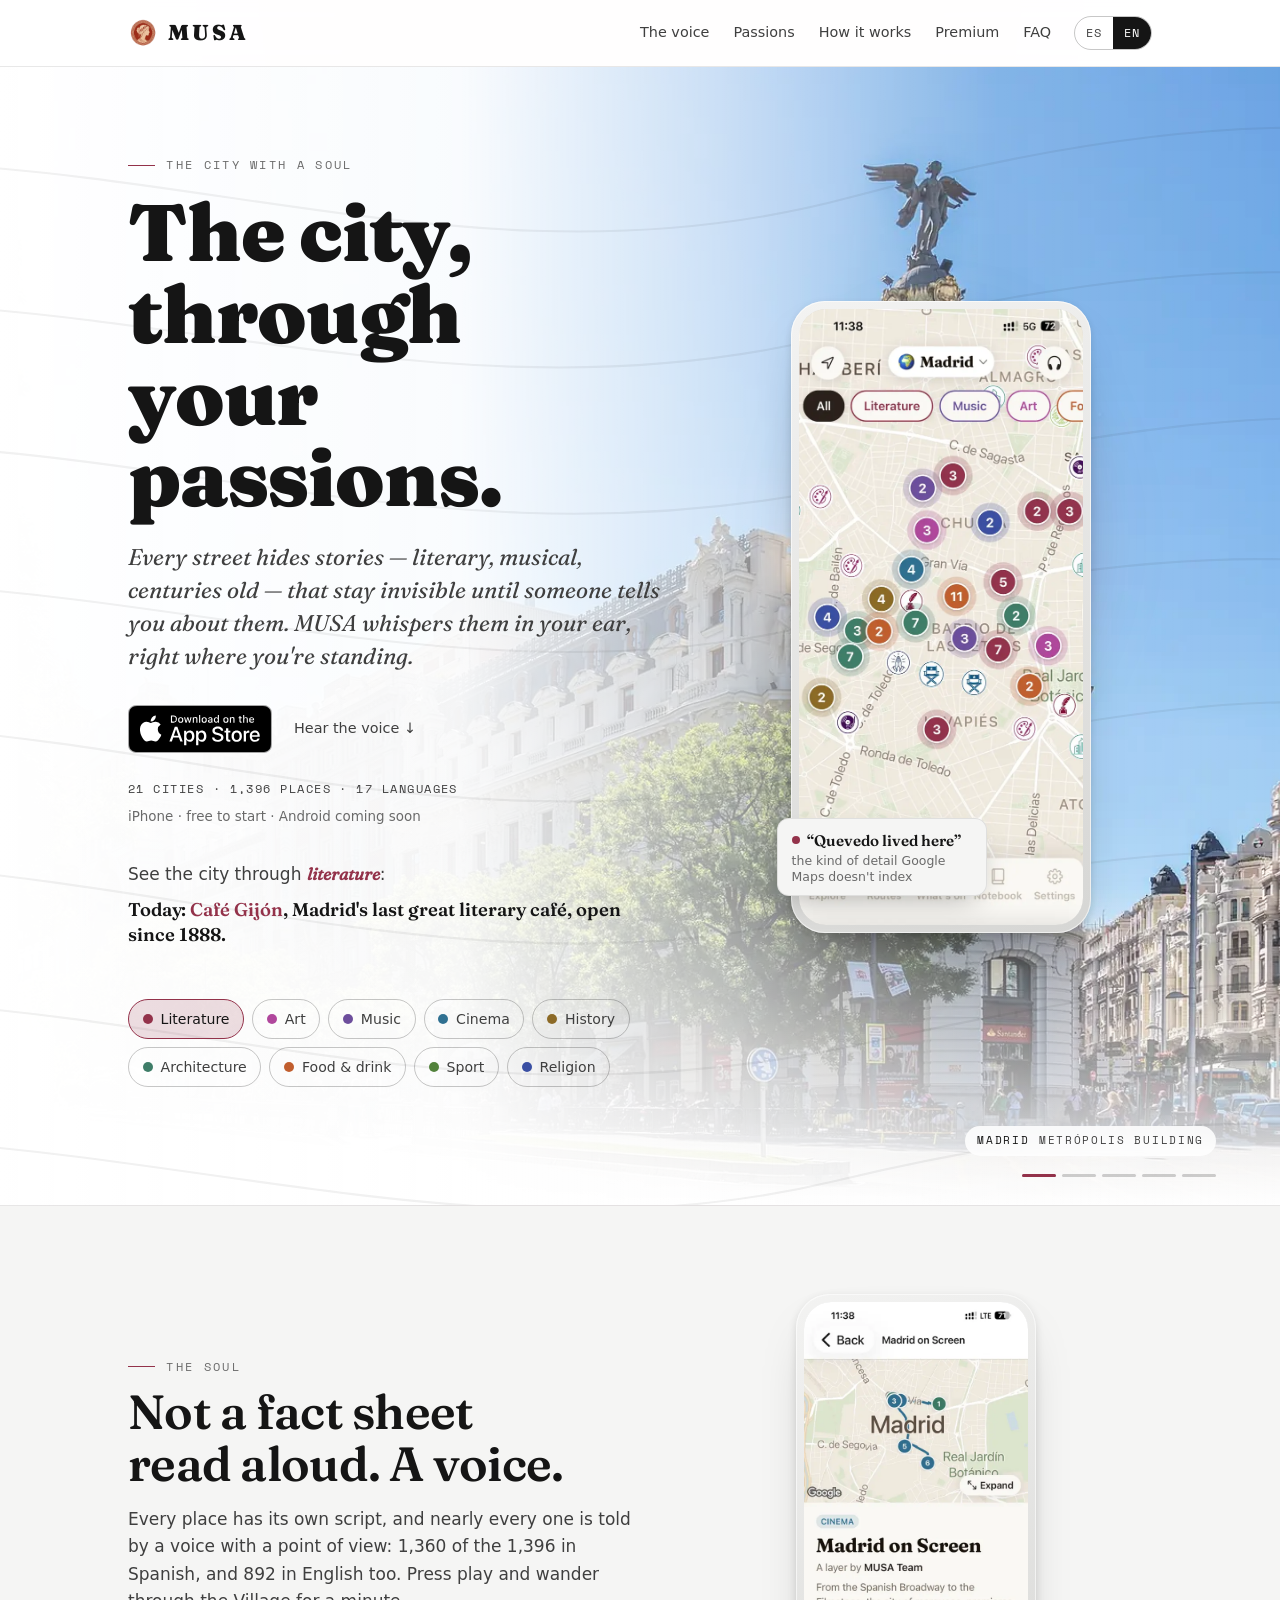
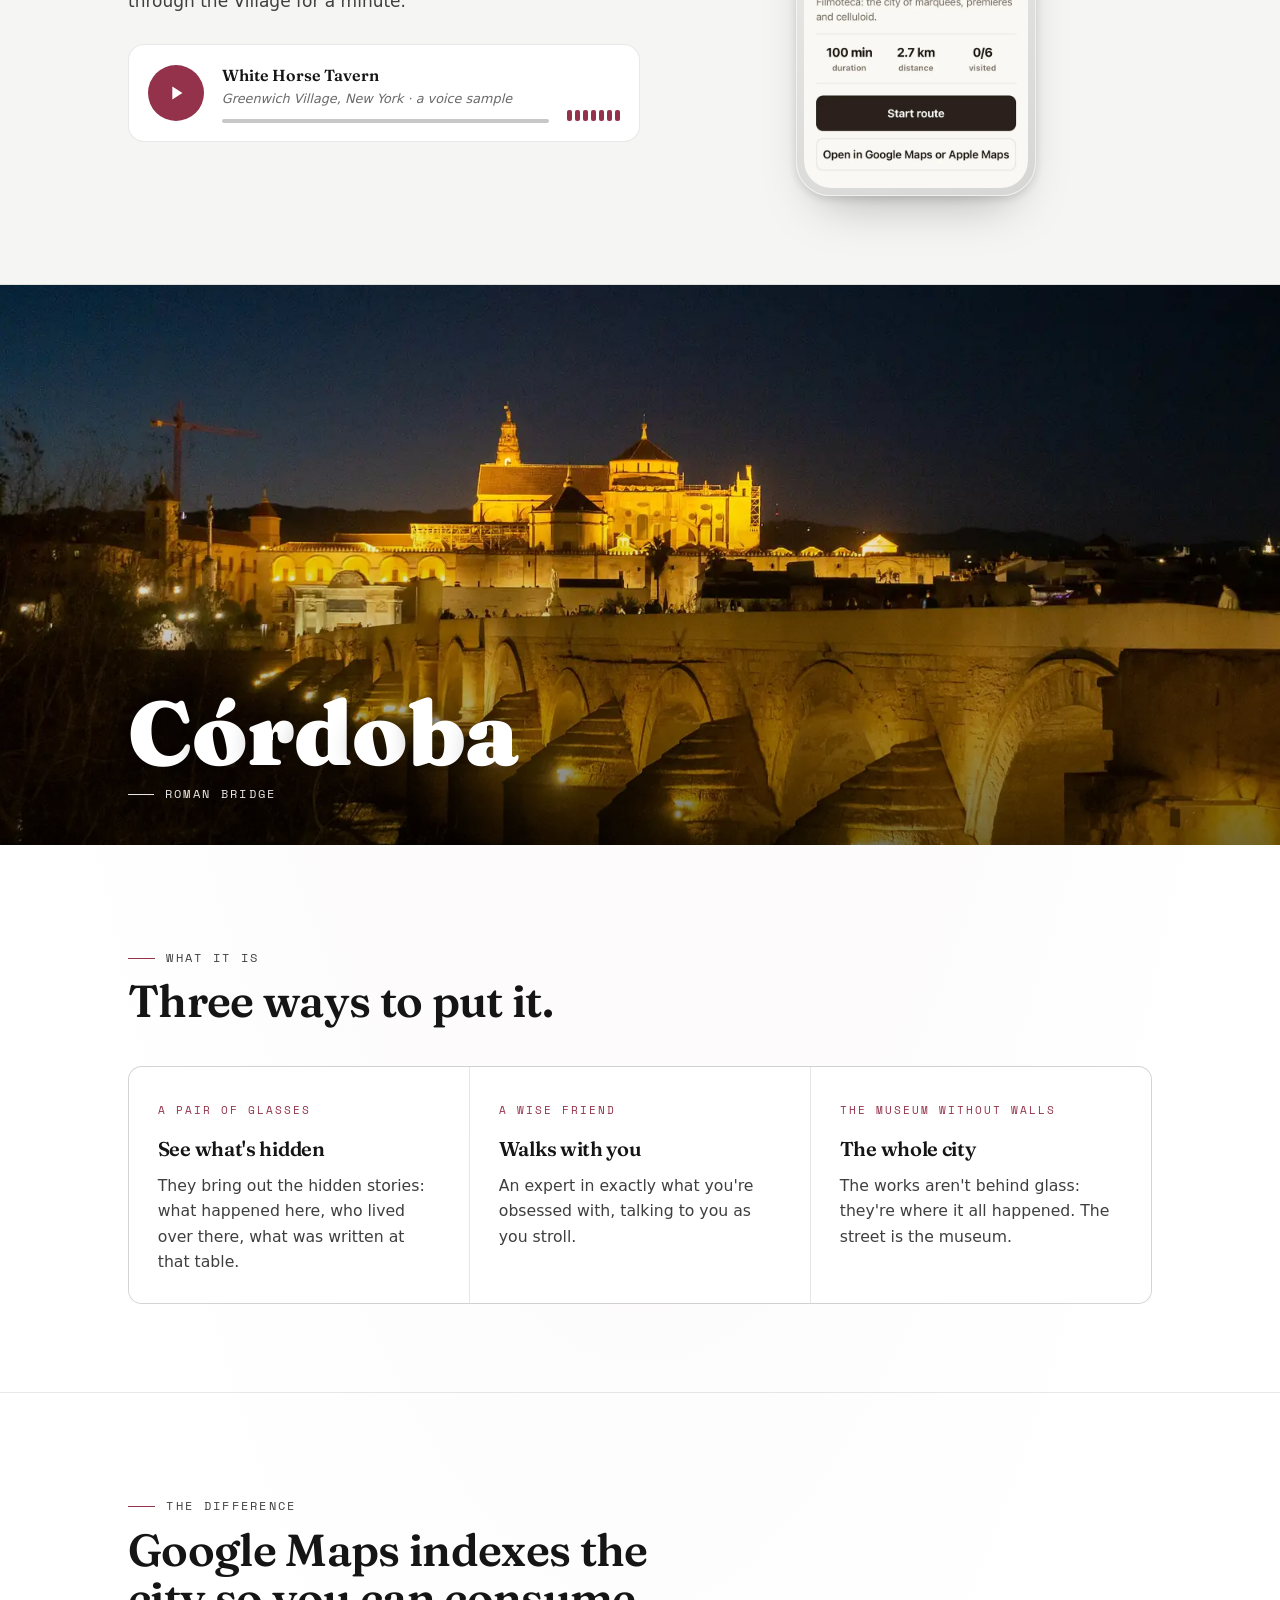
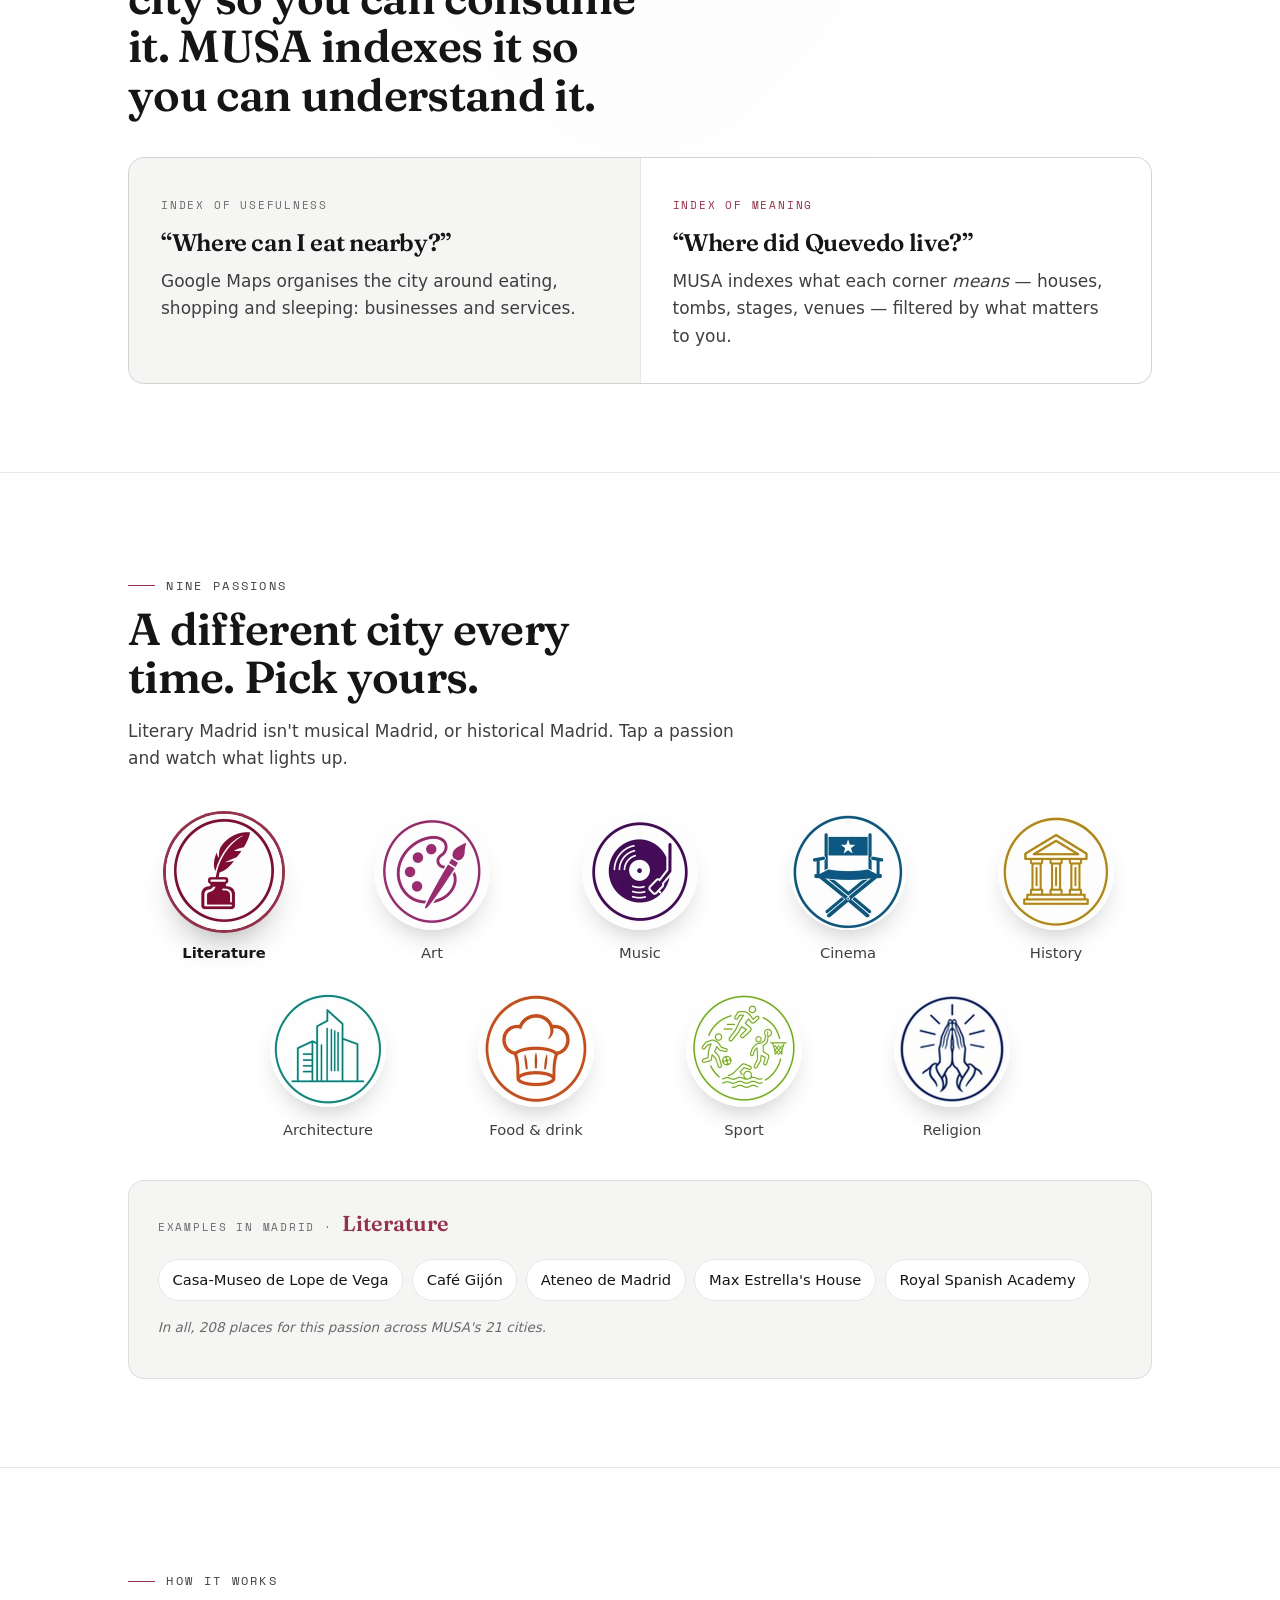
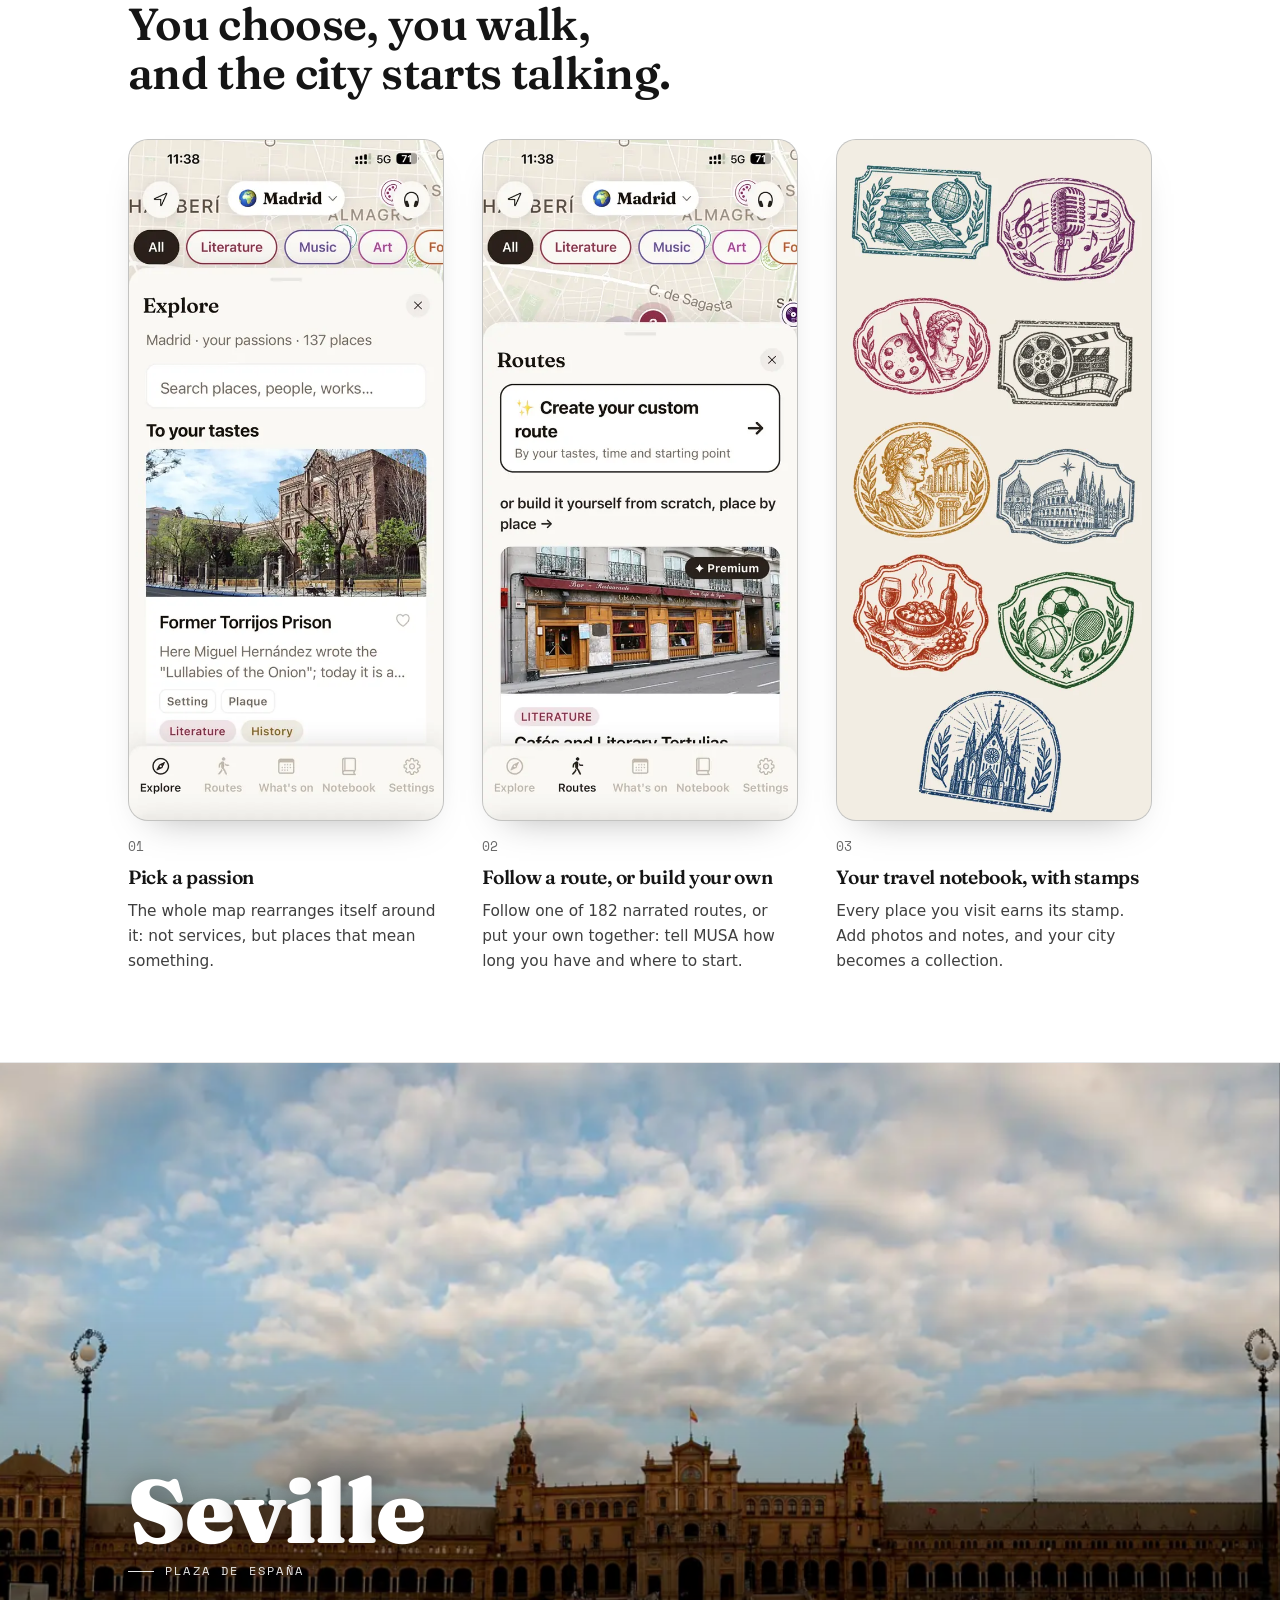
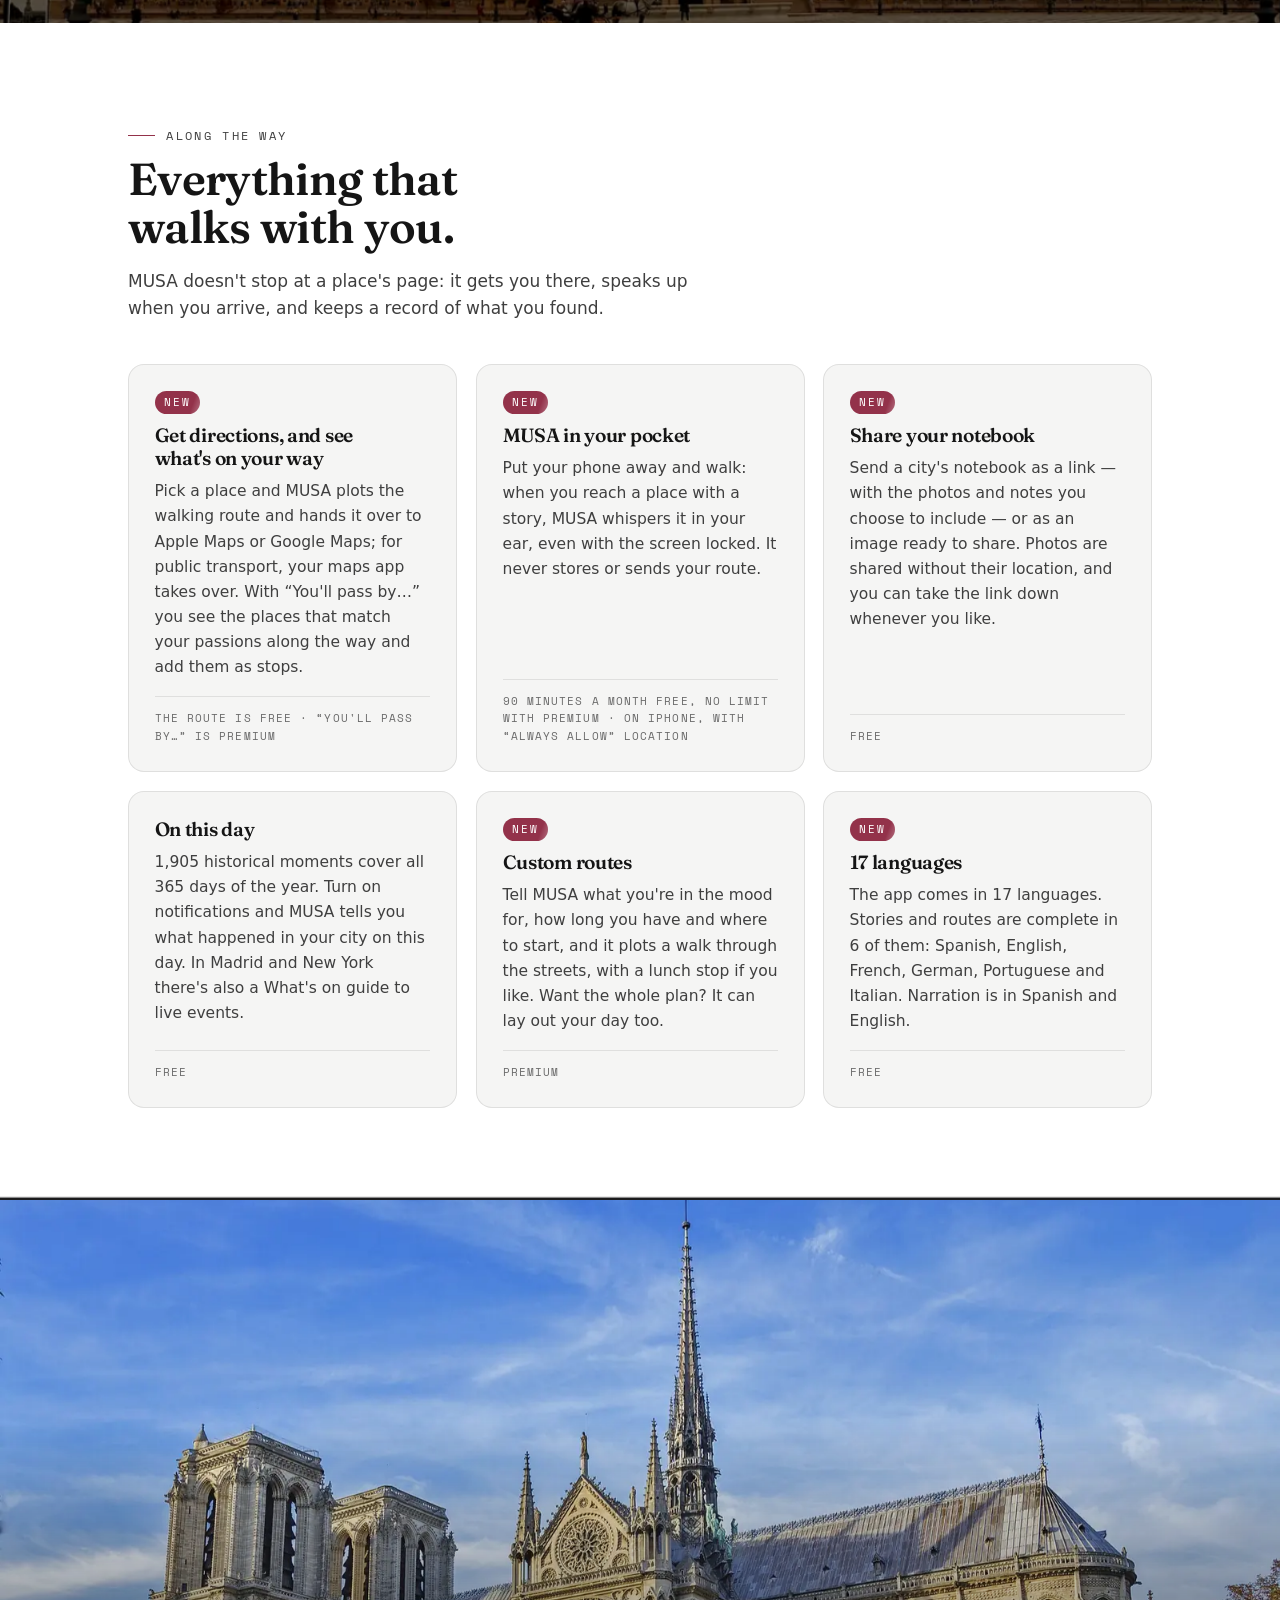
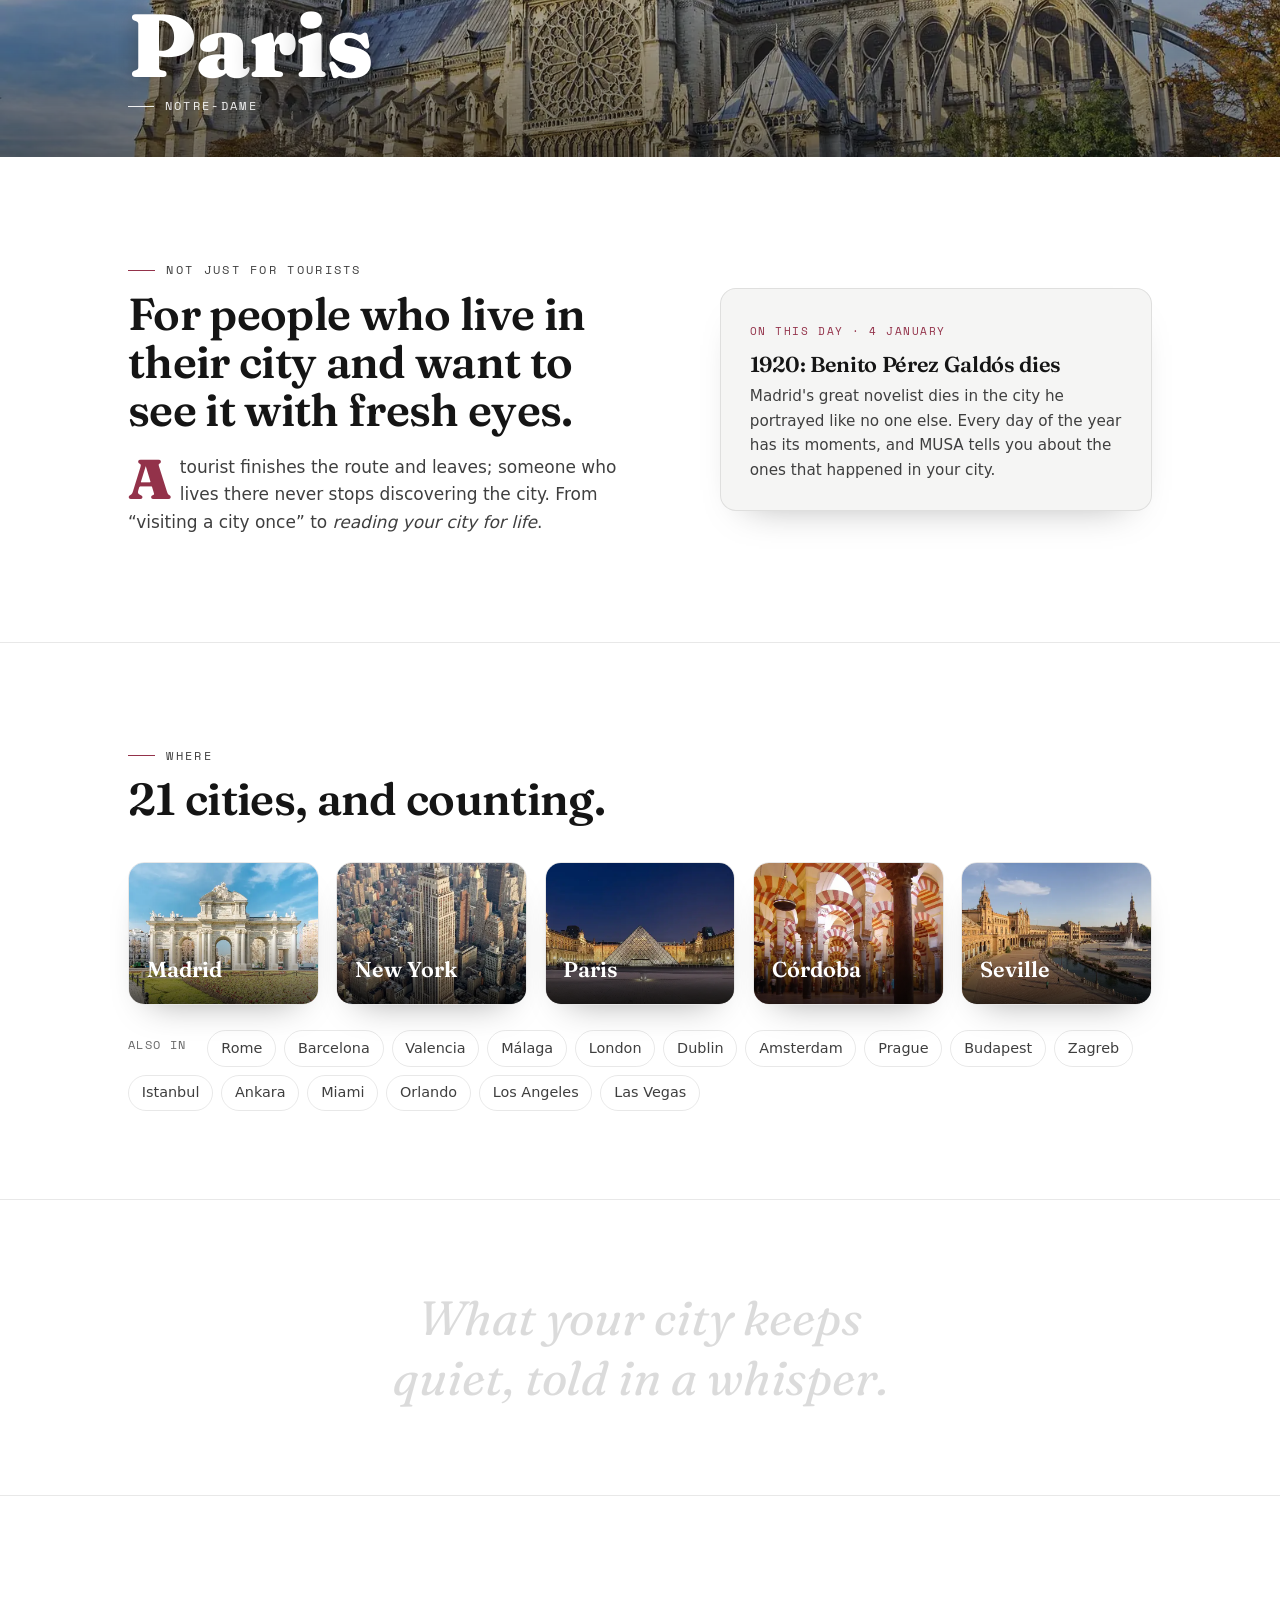
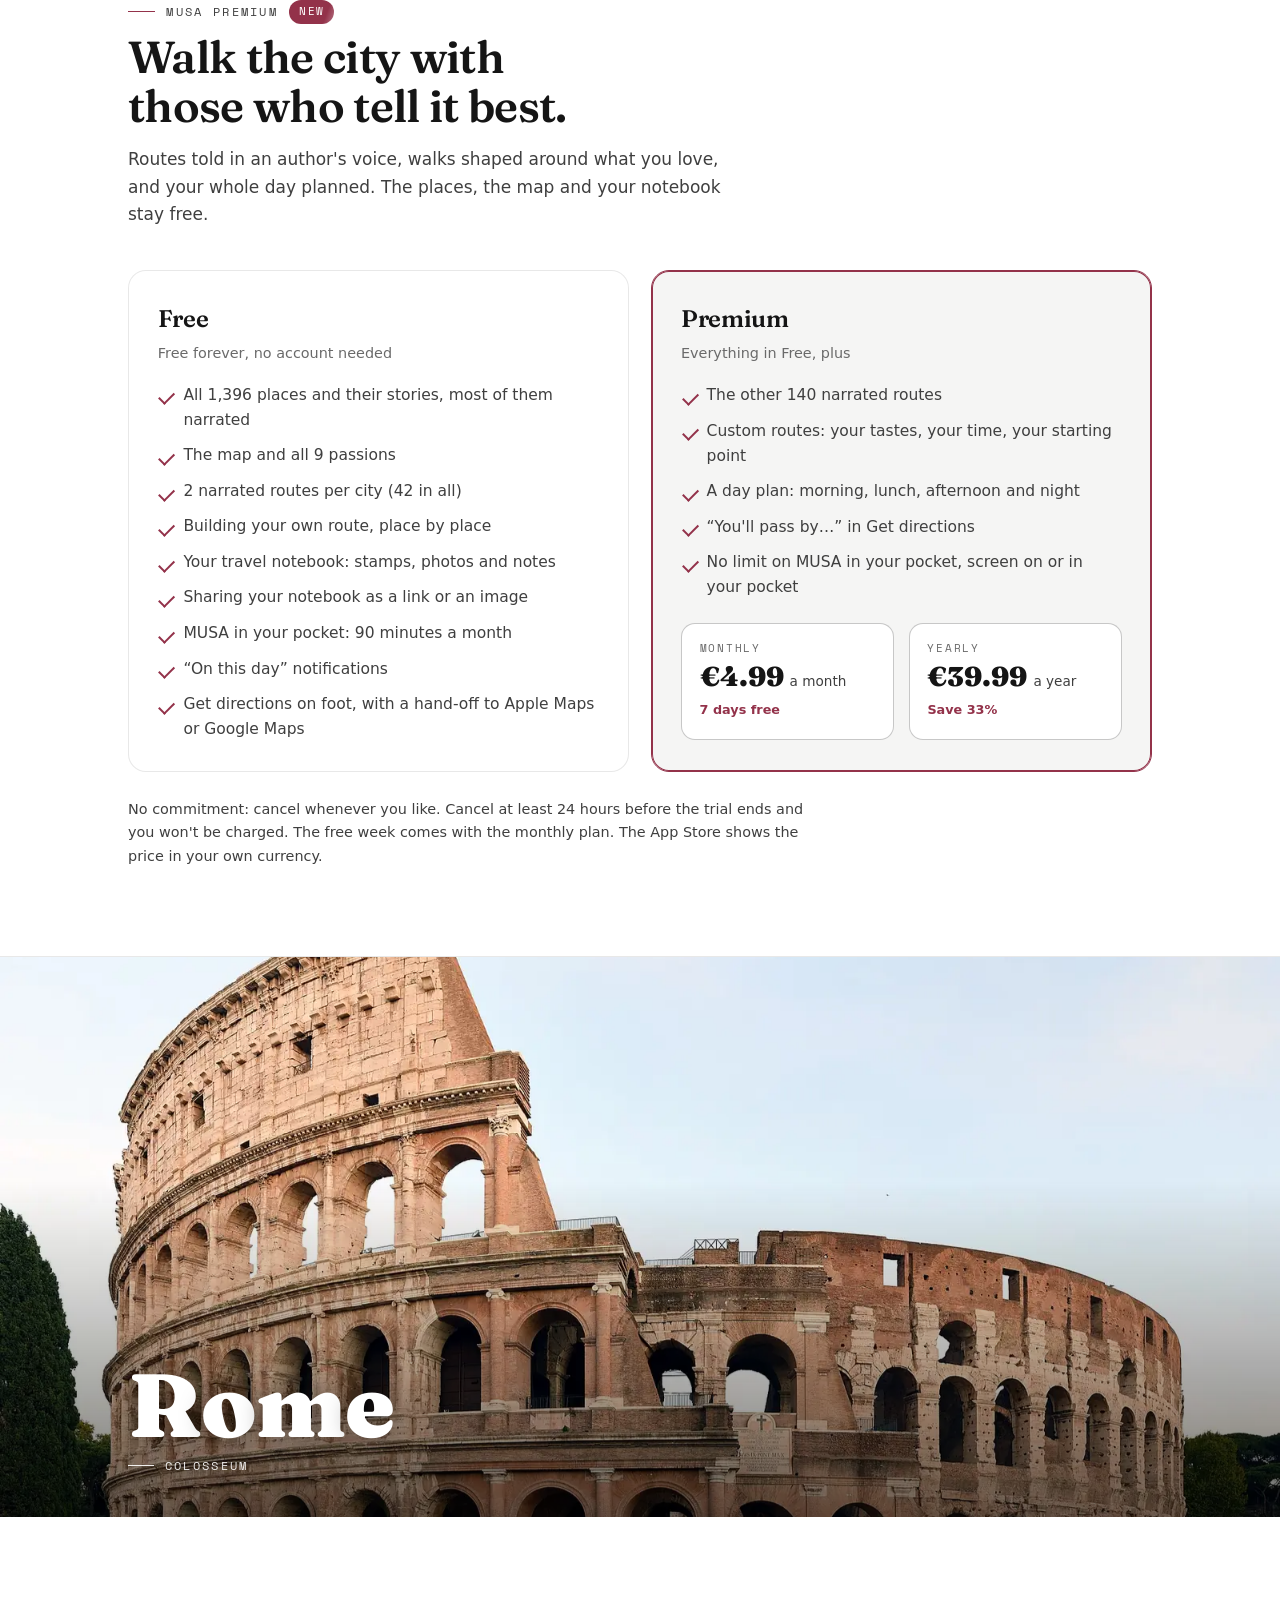
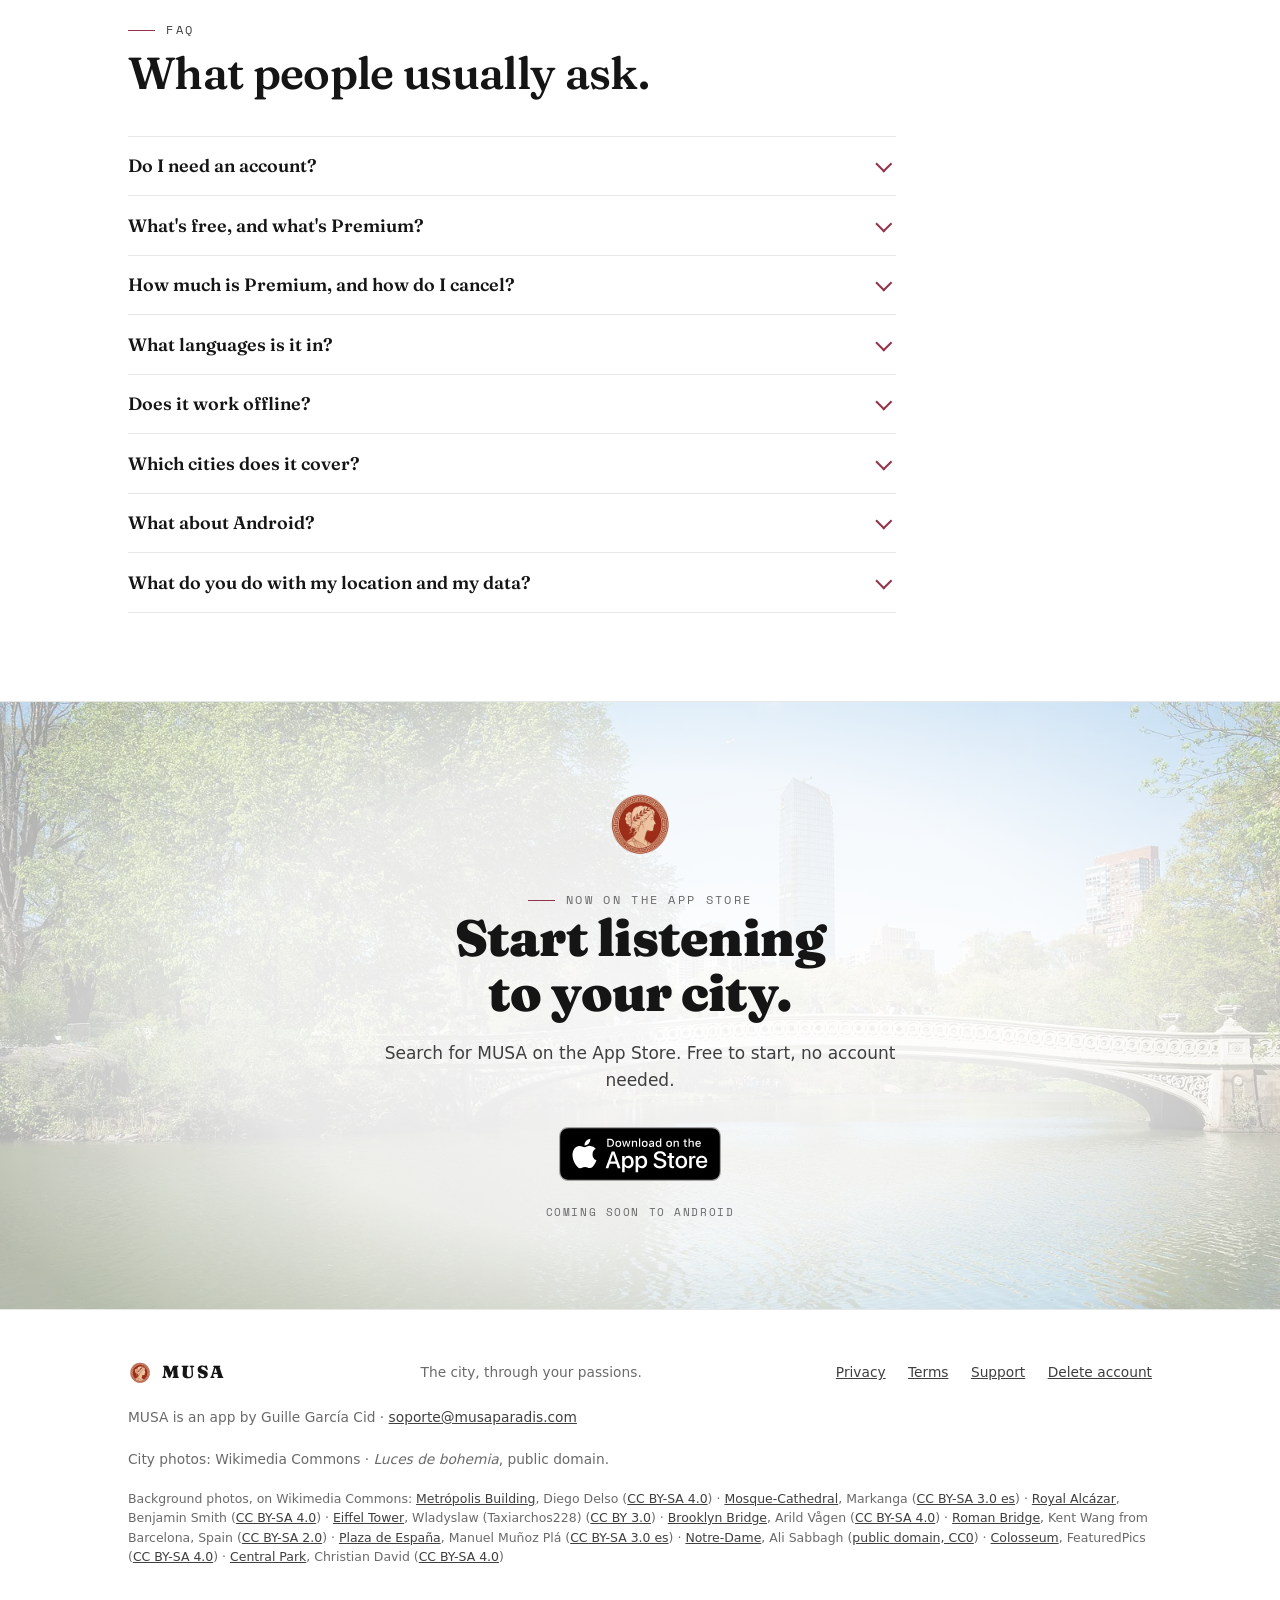
==== commit 1acf0ad9: "Tu guía: 90 minutos gratis al mes y sin límite con Premium (web/landing de la app @ 6f296e7) Co-Auth" ====
--- a/en/index.html
+++ b/en/index.html
@@ -32,7 +32,7 @@
 <script>document.documentElement.className+=' js'</script>
 <link rel="stylesheet" href="/assets/landing/landing.1721eb7f.css">
 <script type="application/ld+json">{"@context":"https://schema.org","@type":"MobileApplication","name":"MUSA","alternateName":"MUSA — The city, through your passions","description":"Pick a passion and the map rearranges itself into places that mean something, told in an author's voice as you walk. 21 cities, 1,396 places, 182 routes, and an app in 17 languages. For iPhone.","url":"https://www.musaparadis.com/en/","inLanguage":["es","en","fr","it","de","pt","ar","zh","ja","ko","nl","ru","pl","tr","cs","hu","hr"],"operatingSystem":"iOS","applicationCategory":"TravelApplication","downloadUrl":"https://apps.apple.com/app/id6795834796","installUrl":"https://apps.apple.com/app/id6795834796","image":"https://www.musaparadis.com/og-en.jpg","author":{"@type":"Person","name":"Guille García Cid"},"offers":{"@type":"Offer","price":"0","priceCurrency":"EUR"}}</script>
-<script type="application/ld+json">{"@context":"https://schema.org","@type":"FAQPage","name":"Frequently asked questions about MUSA","inLanguage":"en","mainEntity":[{"@type":"Question","name":"Do I need an account?","acceptedAnswer":{"@type":"Answer","text":"No. You can use MUSA, and even subscribe, without creating an account. An account is optional: it saves your notebook in the cloud so it follows you to a new phone."}},{"@type":"Question","name":"What's free, and what's Premium?","acceptedAnswer":{"@type":"Answer","text":"Free: all 1,396 places and their stories, most of them with narration, the map, your travel notebook, 2 narrated routes per city, MUSA in your pocket and the “On this day” notifications. Premium opens the other 140 narrated routes, custom routes, the day plan and “You'll pass by…”."}},{"@type":"Question","name":"How much is Premium, and how do I cancel?","acceptedAnswer":{"@type":"Answer","text":"€4.99 a month with 7 days free, or €39.99 a year. No commitment: you manage the subscription in the App Store (Settings › your name › Subscriptions) and can cancel whenever you like. Cancel at least 24 hours before the trial ends and you won't be charged. The App Store shows the price in your own currency."}},{"@type":"Question","name":"What languages is it in?","acceptedAnswer":{"@type":"Answer","text":"The app is in 17 languages. Stories and routes are complete in Spanish, English, French, German, Portuguese and Italian, and narration is in Spanish and English."}},{"@type":"Question","name":"Does it work offline?","acceptedAnswer":{"@type":"Answer","text":"Partly. Places and routes are stored inside the app, in Spanish, and open even with no signal; in other languages the translation needs a connection. Voices, photos and street-by-street walking routes need one too."}},{"@type":"Question","name":"Which cities does it cover?","acceptedAnswer":{"@type":"Answer","text":"21 cities: Madrid, New York, Paris, Córdoba, Seville, Rome, Barcelona, Valencia, Málaga, London, Dublin, Amsterdam, Prague, Budapest, Zagreb, Istanbul, Ankara, Miami, Orlando, Los Angeles, and Las Vegas. More are on the way."}},{"@type":"Question","name":"What about Android?","acceptedAnswer":{"@type":"Answer","text":"Coming soon to Google Play. There's no date yet: for now MUSA is for iPhone only."}},{"@type":"Question","name":"What do you do with my location and my data?","acceptedAnswer":{"@type":"Answer","text":"You can use MUSA anonymously, and your data is never sold. Location is only used if you allow it, and MUSA in your pocket does the matching on your phone itself: it never stores or sends your route. It's all spelled out in the privacy policy, and you can delete your account at any time."}}]}</script>
+<script type="application/ld+json">{"@context":"https://schema.org","@type":"FAQPage","name":"Frequently asked questions about MUSA","inLanguage":"en","mainEntity":[{"@type":"Question","name":"Do I need an account?","acceptedAnswer":{"@type":"Answer","text":"No. You can use MUSA, and even subscribe, without creating an account. An account is optional: it saves your notebook in the cloud so it follows you to a new phone."}},{"@type":"Question","name":"What's free, and what's Premium?","acceptedAnswer":{"@type":"Answer","text":"Free: all 1,396 places and their stories, most of them with narration, the map, your travel notebook, 2 narrated routes per city, 90 minutes a month of your pocket guide, with the screen on or in your pocket, and the “On this day” notifications. Premium opens the other 140 narrated routes, custom routes, the day plan, “You'll pass by…” and no limit on MUSA in your pocket."}},{"@type":"Question","name":"How much is Premium, and how do I cancel?","acceptedAnswer":{"@type":"Answer","text":"€4.99 a month with 7 days free, or €39.99 a year. No commitment: you manage the subscription in the App Store (Settings › your name › Subscriptions) and can cancel whenever you like. Cancel at least 24 hours before the trial ends and you won't be charged. The App Store shows the price in your own currency."}},{"@type":"Question","name":"What languages is it in?","acceptedAnswer":{"@type":"Answer","text":"The app is in 17 languages. Stories and routes are complete in Spanish, English, French, German, Portuguese and Italian, and narration is in Spanish and English."}},{"@type":"Question","name":"Does it work offline?","acceptedAnswer":{"@type":"Answer","text":"Partly. Places and routes are stored inside the app, in Spanish, and open even with no signal; in other languages the translation needs a connection. Voices, photos and street-by-street walking routes need one too."}},{"@type":"Question","name":"Which cities does it cover?","acceptedAnswer":{"@type":"Answer","text":"21 cities: Madrid, New York, Paris, Córdoba, Seville, Rome, Barcelona, Valencia, Málaga, London, Dublin, Amsterdam, Prague, Budapest, Zagreb, Istanbul, Ankara, Miami, Orlando, Los Angeles, and Las Vegas. More are on the way."}},{"@type":"Question","name":"What about Android?","acceptedAnswer":{"@type":"Answer","text":"Coming soon to Google Play. There's no date yet: for now MUSA is for iPhone only."}},{"@type":"Question","name":"What do you do with my location and my data?","acceptedAnswer":{"@type":"Answer","text":"You can use MUSA anonymously, and your data is never sold. Location is only used if you allow it, and MUSA in your pocket does the matching on your phone itself: it never stores or sends your route. It's all spelled out in the privacy policy, and you can delete your account at any time."}}]}</script>
 </head>
 <body>
 <a class="skip" href="#main">Skip to content</a>
@@ -155,7 +155,7 @@
   <section id="road">
     <div class="wrap">
       <div class="sec-head"><p class="eyebrow">Along the way</p><h2>Everything that walks with you.</h2><p>MUSA doesn't stop at a place's page: it gets you there, speaks up when you arrive, and keeps a record of what you found.</p></div>
-      <div class="cards"><article class="card"><span class="tagnew">New</span><h3>Get directions, and see what's on your way</h3><p>Pick a place and MUSA plots the walking route and hands it over to Apple Maps or Google Maps; for public transport, your maps app takes over. With “You'll pass by…” you see the places that match your passions along the way and add them as stops.</p><div class="foot">The route is free · “You'll pass by…” is Premium</div></article><article class="card"><span class="tagnew">New</span><h3>MUSA in your pocket</h3><p>Put your phone away and walk: when you reach a place with a story, MUSA whispers it in your ear, even with the screen locked. It never stores or sends your route.</p><div class="foot">Free · on iPhone, with “Always Allow” location</div></article><article class="card"><span class="tagnew">New</span><h3>Share your notebook</h3><p>Send a city's notebook as a link — with the photos and notes you choose to include — or as an image ready to share. Photos are shared without their location, and you can take the link down whenever you like.</p><div class="foot">Free</div></article><article class="card"><h3>On this day</h3><p>1,905 historical moments cover all 365 days of the year. Turn on notifications and MUSA tells you what happened in your city on this day. In Madrid and New York there's also a What's on guide to live events.</p><div class="foot">Free</div></article><article class="card"><span class="tagnew">New</span><h3>Custom routes</h3><p>Tell MUSA what you're in the mood for, how long you have and where to start, and it plots a walk through the streets, with a lunch stop if you like. Want the whole plan? It can lay out your day too.</p><div class="foot">Premium</div></article><article class="card"><span class="tagnew">New</span><h3>17 languages</h3><p>The app comes in 17 languages. Stories and routes are complete in 6 of them: Spanish, English, French, German, Portuguese and Italian. Narration is in Spanish and English.</p><div class="foot">Free</div></article></div>
+      <div class="cards"><article class="card"><span class="tagnew">New</span><h3>Get directions, and see what's on your way</h3><p>Pick a place and MUSA plots the walking route and hands it over to Apple Maps or Google Maps; for public transport, your maps app takes over. With “You'll pass by…” you see the places that match your passions along the way and add them as stops.</p><div class="foot">The route is free · “You'll pass by…” is Premium</div></article><article class="card"><span class="tagnew">New</span><h3>MUSA in your pocket</h3><p>Put your phone away and walk: when you reach a place with a story, MUSA whispers it in your ear, even with the screen locked. It never stores or sends your route.</p><div class="foot">90 minutes a month free, no limit with Premium · on iPhone, with “Always Allow” location</div></article><article class="card"><span class="tagnew">New</span><h3>Share your notebook</h3><p>Send a city's notebook as a link — with the photos and notes you choose to include — or as an image ready to share. Photos are shared without their location, and you can take the link down whenever you like.</p><div class="foot">Free</div></article><article class="card"><h3>On this day</h3><p>1,905 historical moments cover all 365 days of the year. Turn on notifications and MUSA tells you what happened in your city on this day. In Madrid and New York there's also a What's on guide to live events.</p><div class="foot">Free</div></article><article class="card"><span class="tagnew">New</span><h3>Custom routes</h3><p>Tell MUSA what you're in the mood for, how long you have and where to start, and it plots a walk through the streets, with a lunch stop if you like. Want the whole plan? It can lay out your day too.</p><div class="foot">Premium</div></article><article class="card"><span class="tagnew">New</span><h3>17 languages</h3><p>The app comes in 17 languages. Stories and routes are complete in 6 of them: Spanish, English, French, German, Portuguese and Italian. Narration is in Spanish and English.</p><div class="foot">Free</div></article></div>
     </div>
   </section>
 
@@ -190,12 +190,12 @@
         <div class="plan">
           <h3>Free</h3>
           <p class="sub">Free forever, no account needed</p>
-          <ul><li>All 1,396 places and their stories, most of them narrated</li><li>The map and all 9 passions</li><li>2 narrated routes per city (42 in all)</li><li>Building your own route, place by place</li><li>Your travel notebook: stamps, photos and notes</li><li>Sharing your notebook as a link or an image</li><li>MUSA in your pocket</li><li>“On this day” notifications</li><li>Get directions on foot, with a hand-off to Apple Maps or Google Maps</li></ul>
+          <ul><li>All 1,396 places and their stories, most of them narrated</li><li>The map and all 9 passions</li><li>2 narrated routes per city (42 in all)</li><li>Building your own route, place by place</li><li>Your travel notebook: stamps, photos and notes</li><li>Sharing your notebook as a link or an image</li><li>MUSA in your pocket: 90 minutes a month</li><li>“On this day” notifications</li><li>Get directions on foot, with a hand-off to Apple Maps or Google Maps</li></ul>
         </div>
         <div class="plan pro">
           <h3>Premium</h3>
           <p class="sub">Everything in Free, plus</p>
-          <ul><li>The other 140 narrated routes</li><li>Custom routes: your tastes, your time, your starting point</li><li>A day plan: morning, lunch, afternoon and night</li><li>“You'll pass by…” in Get directions</li></ul>
+          <ul><li>The other 140 narrated routes</li><li>Custom routes: your tastes, your time, your starting point</li><li>A day plan: morning, lunch, afternoon and night</li><li>“You'll pass by…” in Get directions</li><li>No limit on MUSA in your pocket, screen on or in your pocket</li></ul>
           <div class="prices">
             <div class="price"><div class="nm">Monthly</div><p class="amt">€4.99 <small>a month</small></p><span class="note">7 days free</span></div>
             <div class="price"><div class="nm">Yearly</div><p class="amt">€39.99 <small>a year</small></p><span class="note">Save 33%</span></div>
@@ -211,7 +211,7 @@
   <section id="faq">
     <div class="wrap">
       <div class="sec-head"><p class="eyebrow">FAQ</p><h2>What people usually ask.</h2></div>
-      <div class="faq-list"><details class="q"><summary>Do I need an account?</summary><div class="a"><p>No. You can use MUSA, and even subscribe, without creating an account. An account is optional: it saves your notebook in the cloud so it follows you to a new phone.</p></div></details><details class="q"><summary>What's free, and what's Premium?</summary><div class="a"><p>Free: all 1,396 places and their stories, most of them with narration, the map, your travel notebook, 2 narrated routes per city, MUSA in your pocket and the “On this day” notifications. Premium opens the other 140 narrated routes, custom routes, the day plan and “You'll pass by…”.</p></div></details><details class="q"><summary>How much is Premium, and how do I cancel?</summary><div class="a"><p>€4.99 a month with 7 days free, or €39.99 a year. No commitment: you manage the subscription in the App Store (Settings › your name › Subscriptions) and can cancel whenever you like. Cancel at least 24 hours before the trial ends and you won't be charged. The App Store shows the price in your own currency.</p></div></details><details class="q"><summary>What languages is it in?</summary><div class="a"><p>The app is in 17 languages. Stories and routes are complete in Spanish, English, French, German, Portuguese and Italian, and narration is in Spanish and English.</p></div></details><details class="q"><summary>Does it work offline?</summary><div class="a"><p>Partly. Places and routes are stored inside the app, in Spanish, and open even with no signal; in other languages the translation needs a connection. Voices, photos and street-by-street walking routes need one too.</p></div></details><details class="q"><summary>Which cities does it cover?</summary><div class="a"><p>21 cities: Madrid, New York, Paris, Córdoba, Seville, Rome, Barcelona, Valencia, Málaga, London, Dublin, Amsterdam, Prague, Budapest, Zagreb, Istanbul, Ankara, Miami, Orlando, Los Angeles, and Las Vegas. More are on the way.</p></div></details><details class="q"><summary>What about Android?</summary><div class="a"><p>Coming soon to Google Play. There's no date yet: for now MUSA is for iPhone only.</p></div></details><details class="q"><summary>What do you do with my location and my data?</summary><div class="a"><p>You can use MUSA anonymously, and your data is never sold. Location is only used if you allow it, and MUSA in your pocket does the matching on your phone itself: it never stores or sends your route. It's all spelled out in the <a href="https://legal.musaparadis.com/privacy.html">privacy policy</a>, and you can <a href="https://legal.musaparadis.com/eliminar-cuenta.html">delete your account</a> at any time.</p></div></details></div>
+      <div class="faq-list"><details class="q"><summary>Do I need an account?</summary><div class="a"><p>No. You can use MUSA, and even subscribe, without creating an account. An account is optional: it saves your notebook in the cloud so it follows you to a new phone.</p></div></details><details class="q"><summary>What's free, and what's Premium?</summary><div class="a"><p>Free: all 1,396 places and their stories, most of them with narration, the map, your travel notebook, 2 narrated routes per city, 90 minutes a month of your pocket guide, with the screen on or in your pocket, and the “On this day” notifications. Premium opens the other 140 narrated routes, custom routes, the day plan, “You'll pass by…” and no limit on MUSA in your pocket.</p></div></details><details class="q"><summary>How much is Premium, and how do I cancel?</summary><div class="a"><p>€4.99 a month with 7 days free, or €39.99 a year. No commitment: you manage the subscription in the App Store (Settings › your name › Subscriptions) and can cancel whenever you like. Cancel at least 24 hours before the trial ends and you won't be charged. The App Store shows the price in your own currency.</p></div></details><details class="q"><summary>What languages is it in?</summary><div class="a"><p>The app is in 17 languages. Stories and routes are complete in Spanish, English, French, German, Portuguese and Italian, and narration is in Spanish and English.</p></div></details><details class="q"><summary>Does it work offline?</summary><div class="a"><p>Partly. Places and routes are stored inside the app, in Spanish, and open even with no signal; in other languages the translation needs a connection. Voices, photos and street-by-street walking routes need one too.</p></div></details><details class="q"><summary>Which cities does it cover?</summary><div class="a"><p>21 cities: Madrid, New York, Paris, Córdoba, Seville, Rome, Barcelona, Valencia, Málaga, London, Dublin, Amsterdam, Prague, Budapest, Zagreb, Istanbul, Ankara, Miami, Orlando, Los Angeles, and Las Vegas. More are on the way.</p></div></details><details class="q"><summary>What about Android?</summary><div class="a"><p>Coming soon to Google Play. There's no date yet: for now MUSA is for iPhone only.</p></div></details><details class="q"><summary>What do you do with my location and my data?</summary><div class="a"><p>You can use MUSA anonymously, and your data is never sold. Location is only used if you allow it, and MUSA in your pocket does the matching on your phone itself: it never stores or sends your route. It's all spelled out in the <a href="https://legal.musaparadis.com/privacy.html">privacy policy</a>, and you can <a href="https://legal.musaparadis.com/eliminar-cuenta.html">delete your account</a> at any time.</p></div></details></div>
     </div>
   </section>
 
